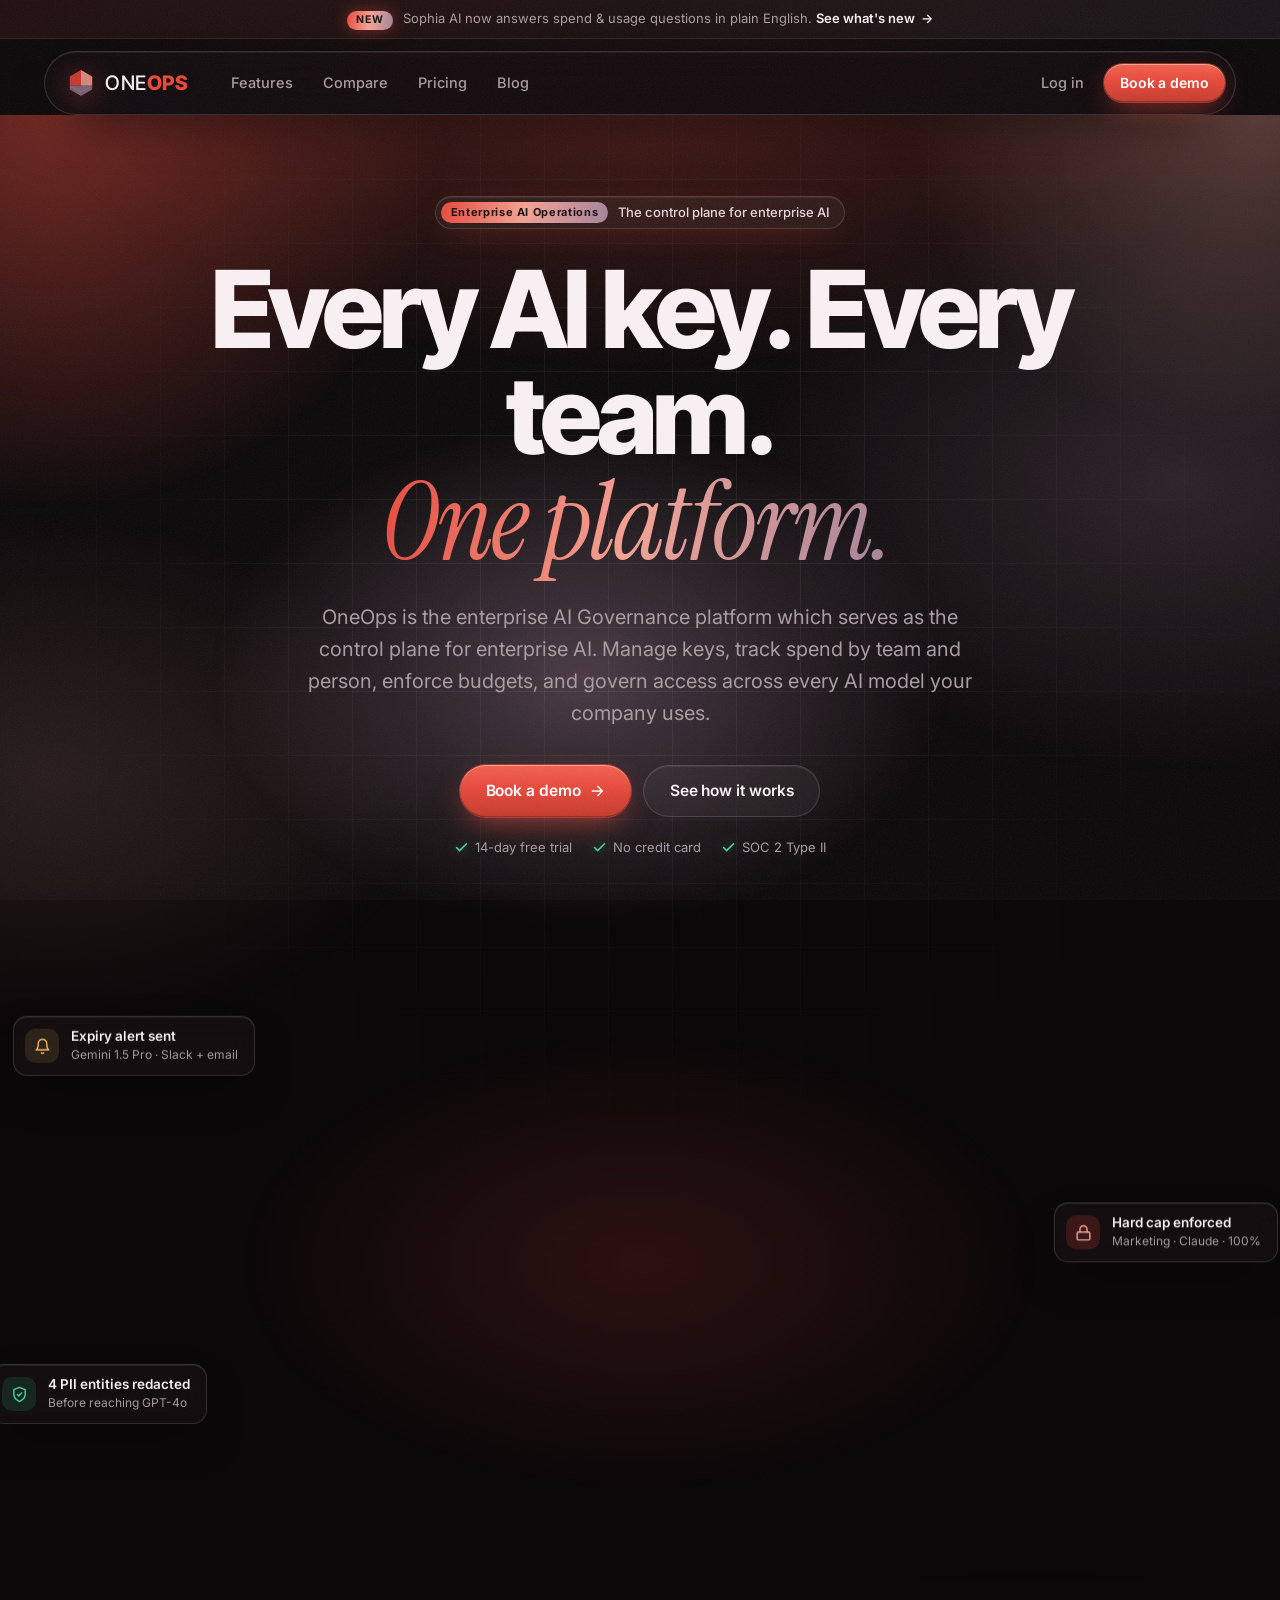
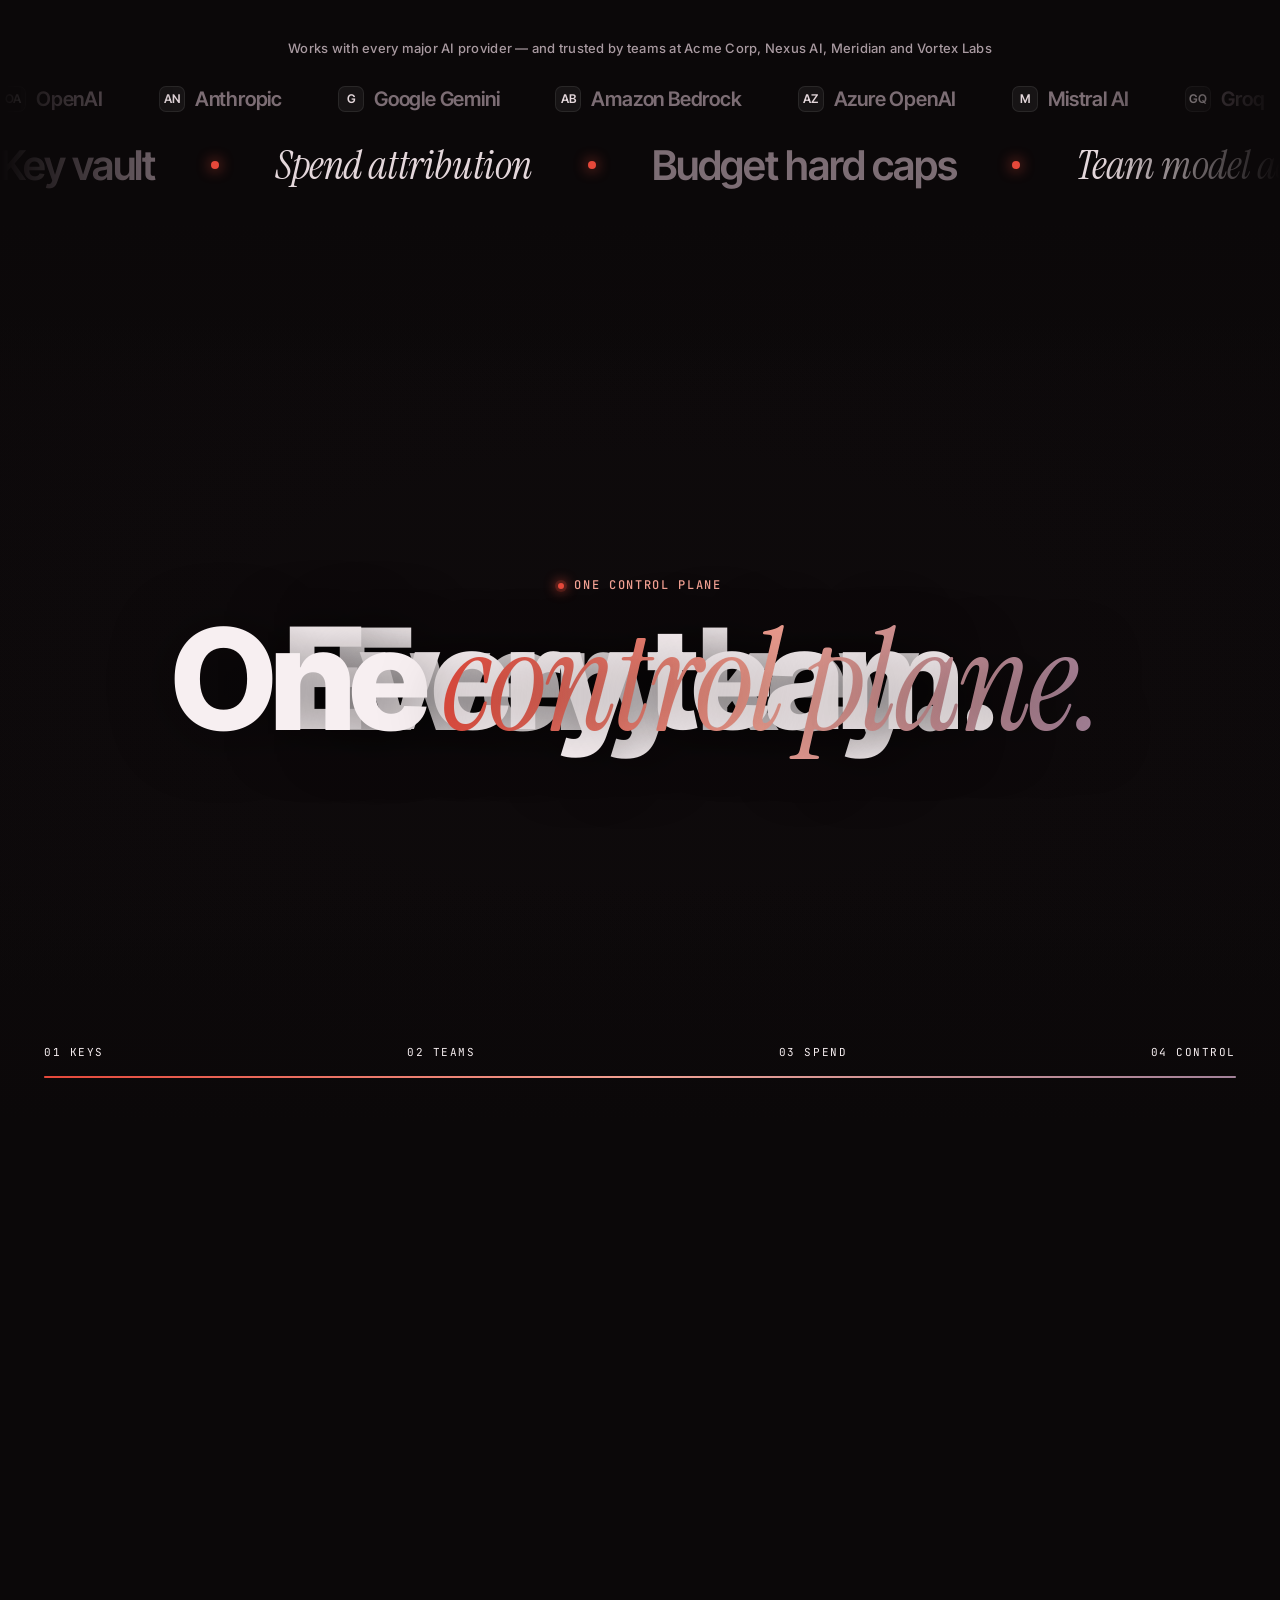
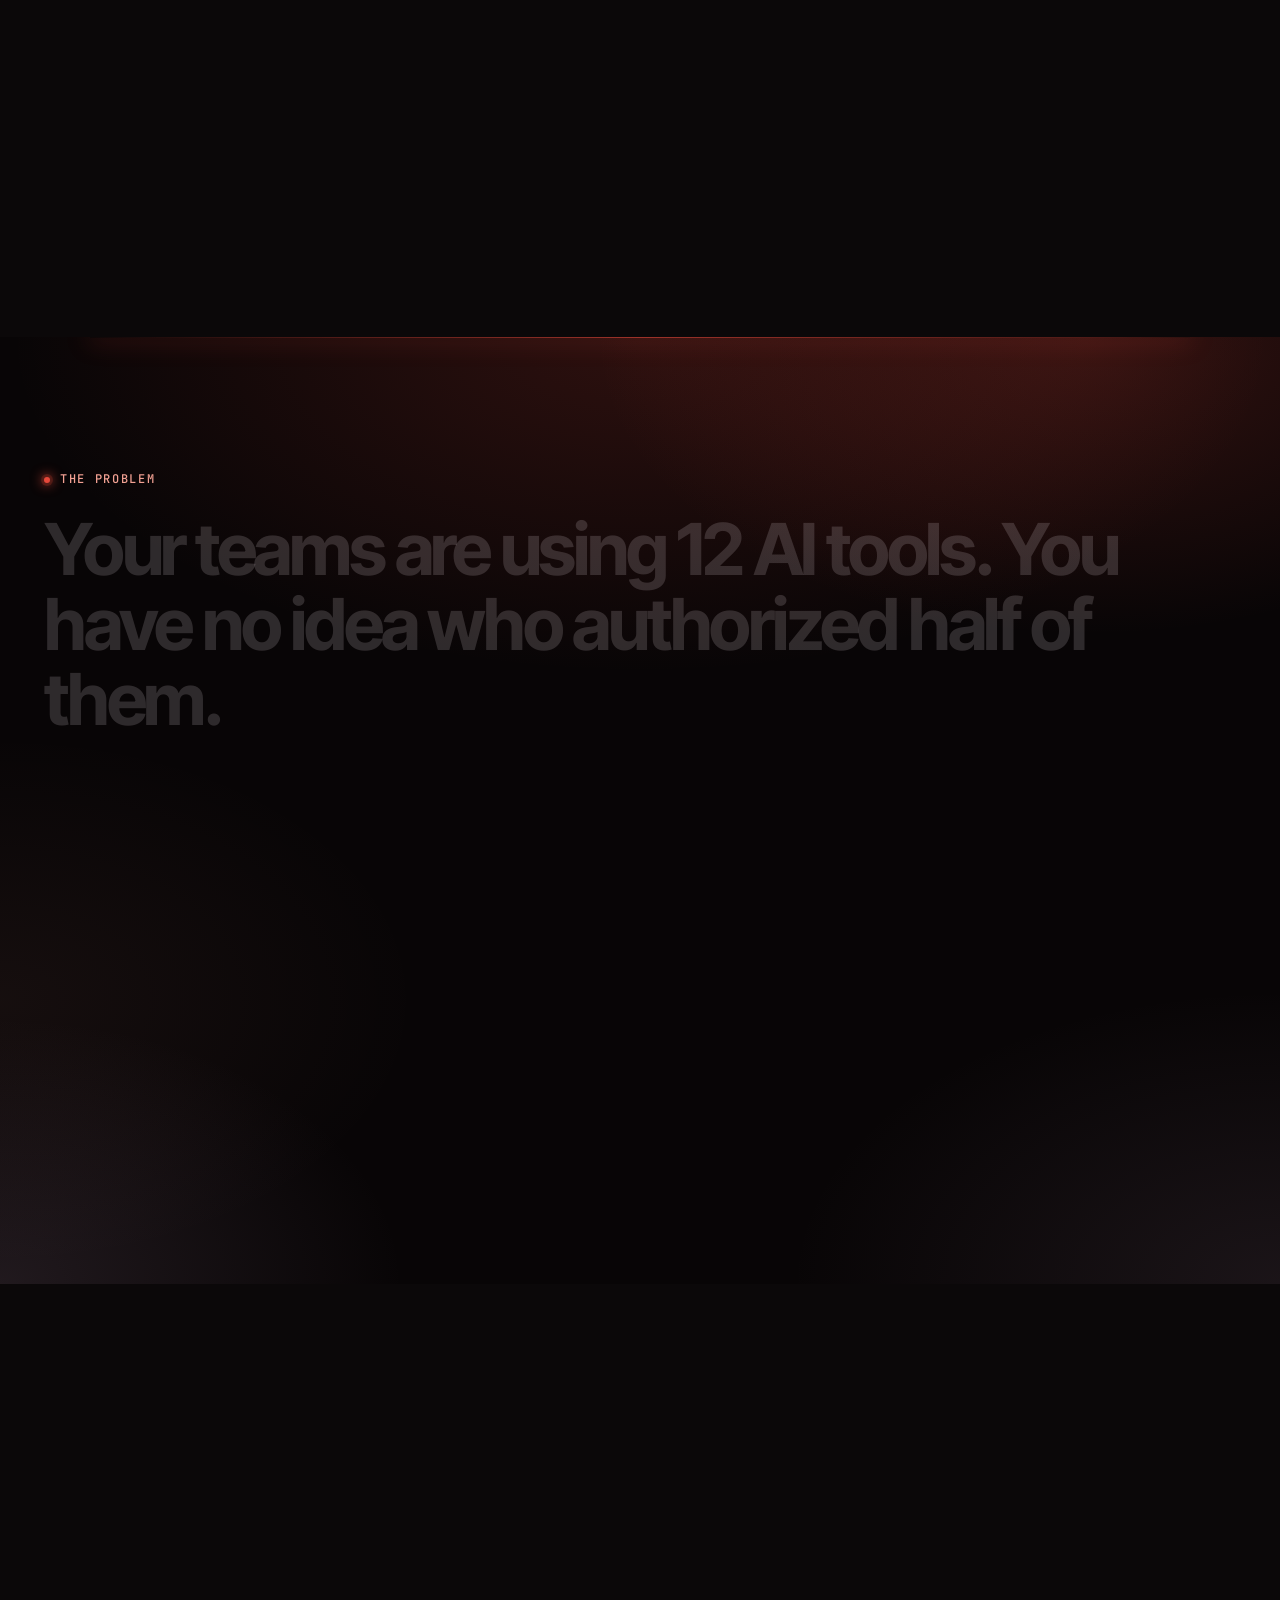
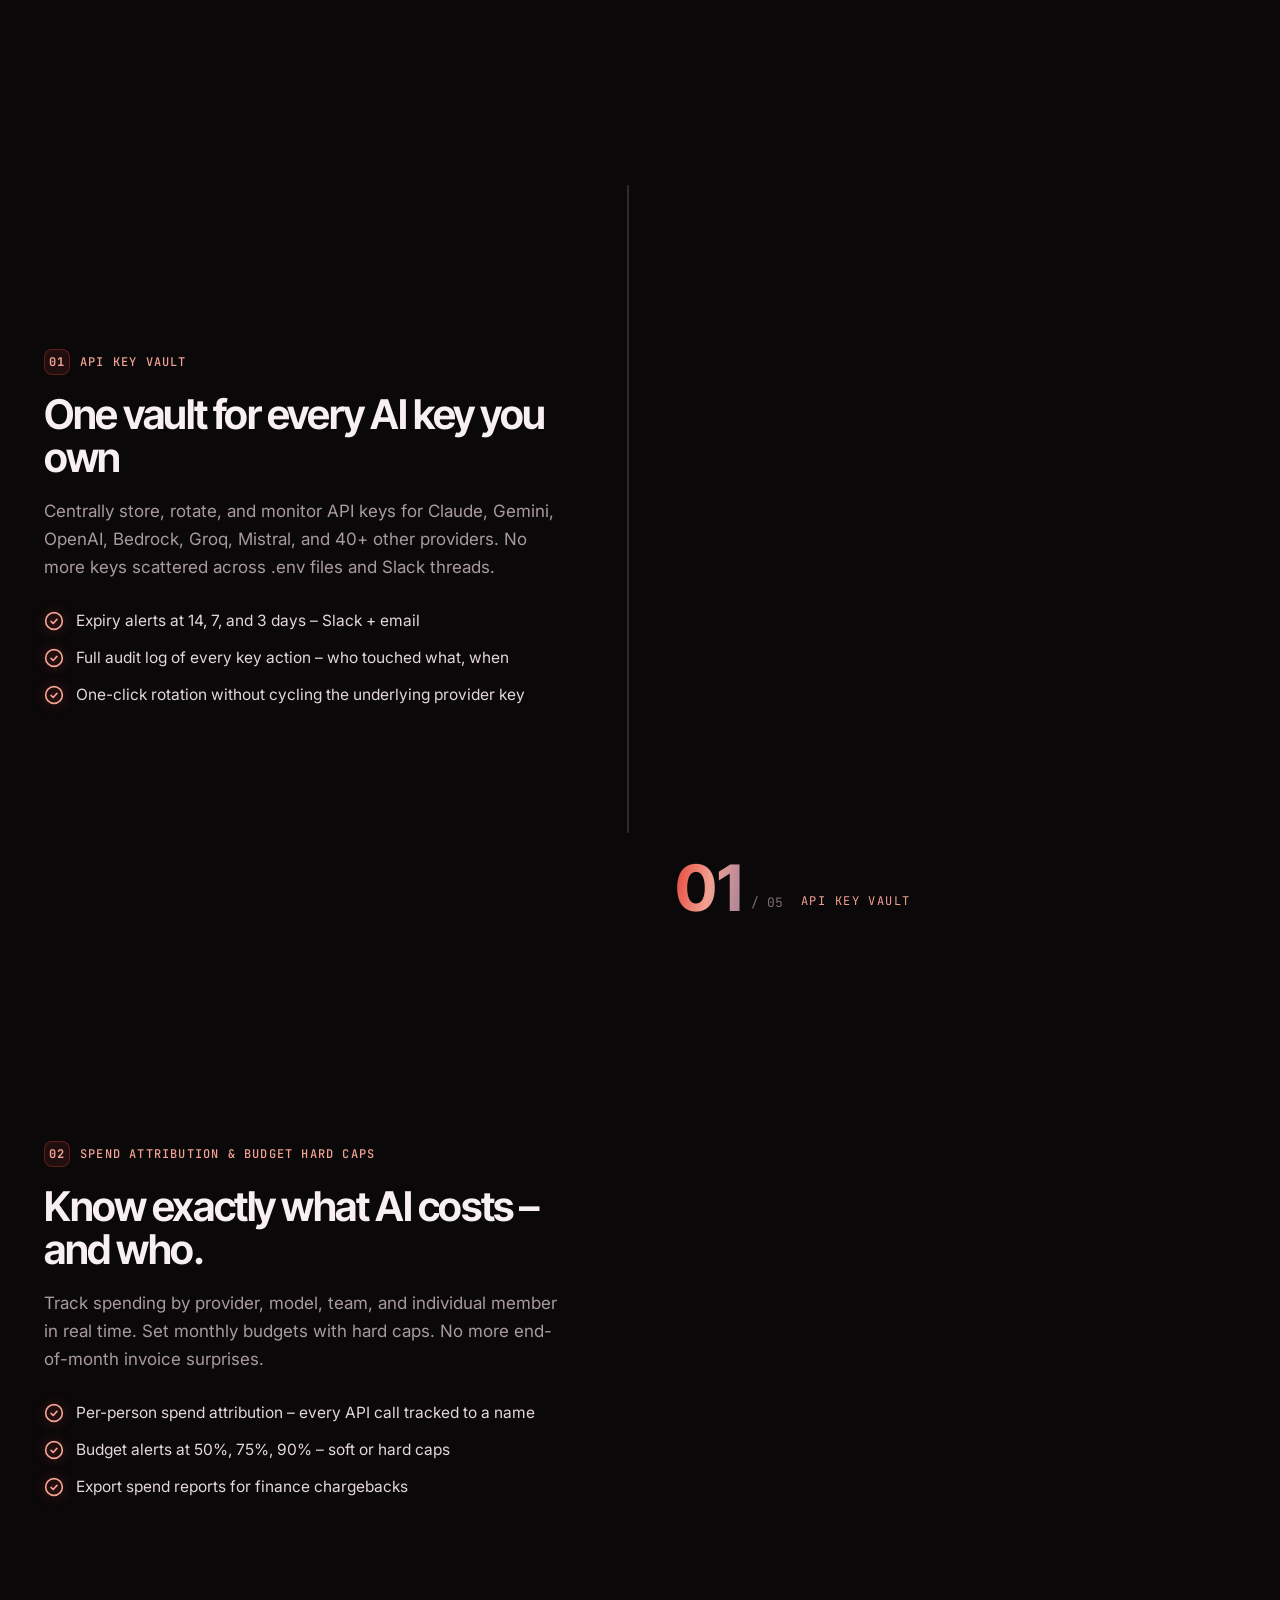
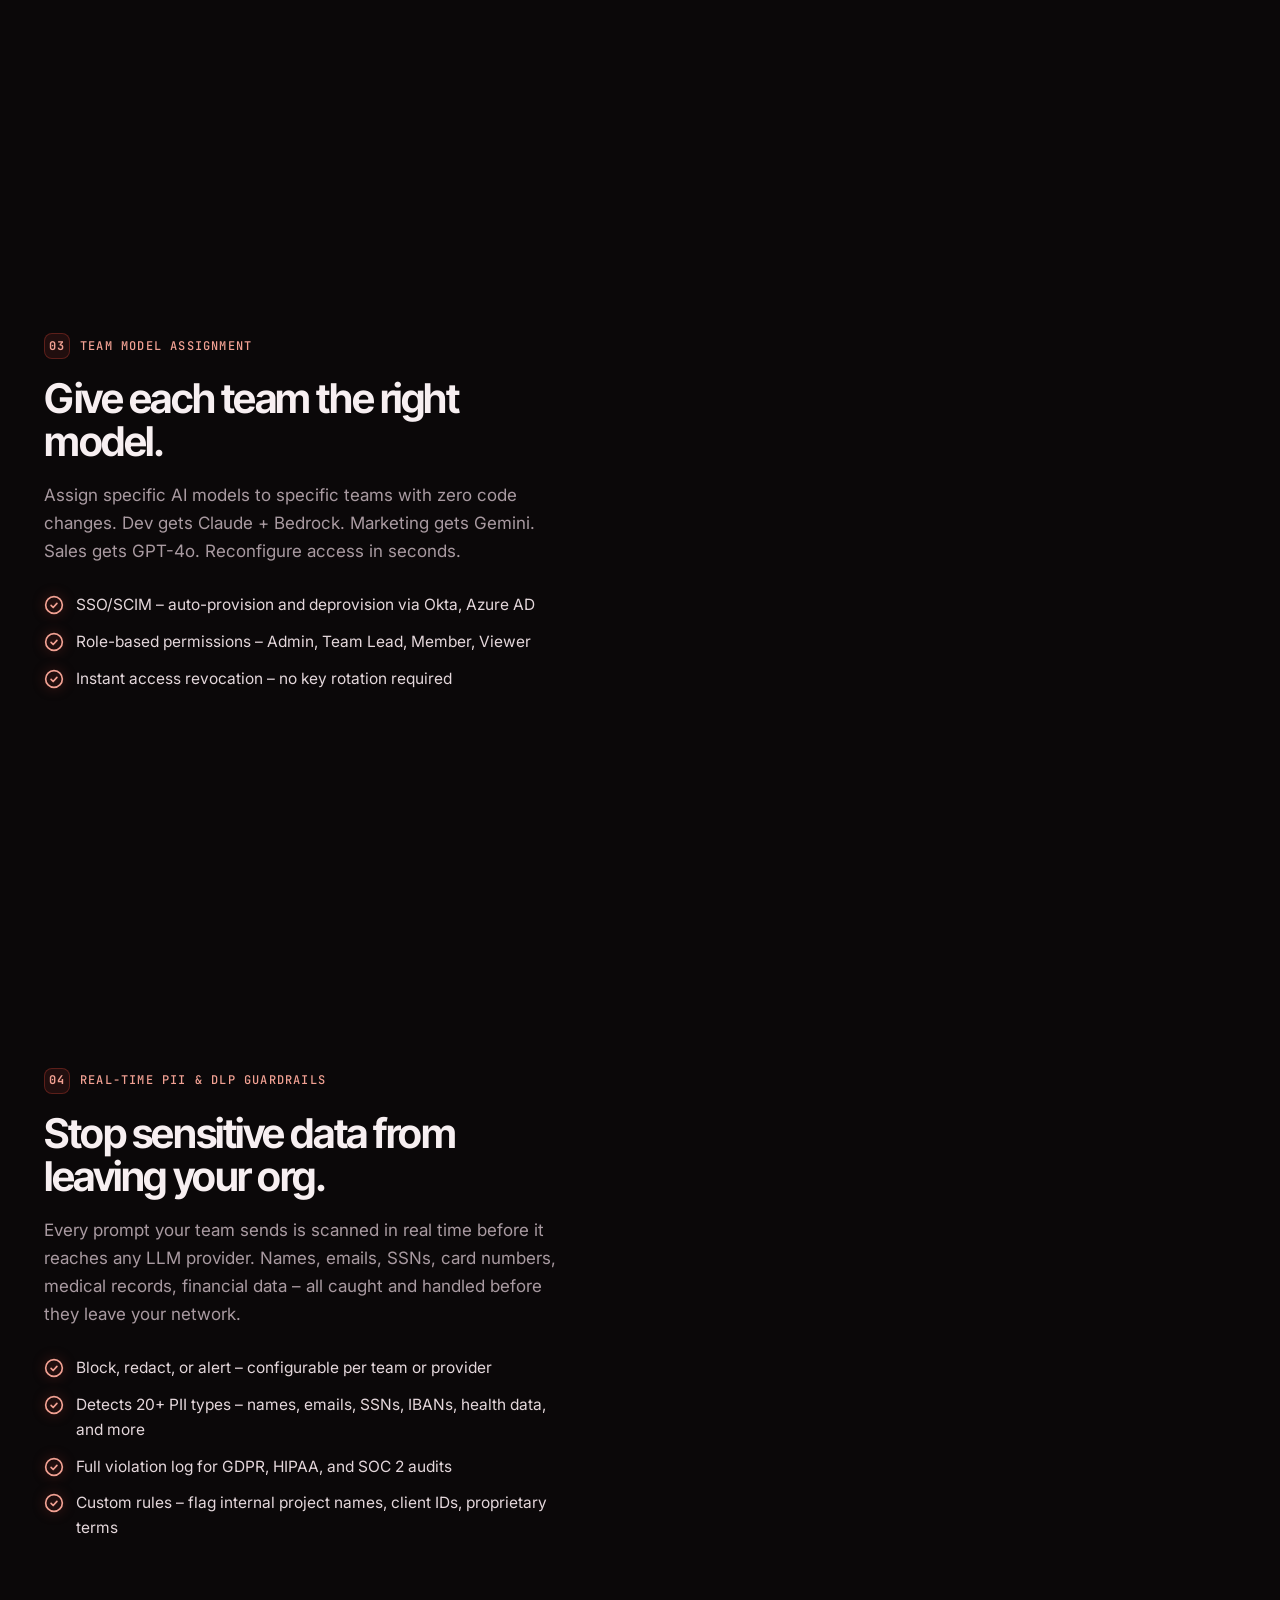
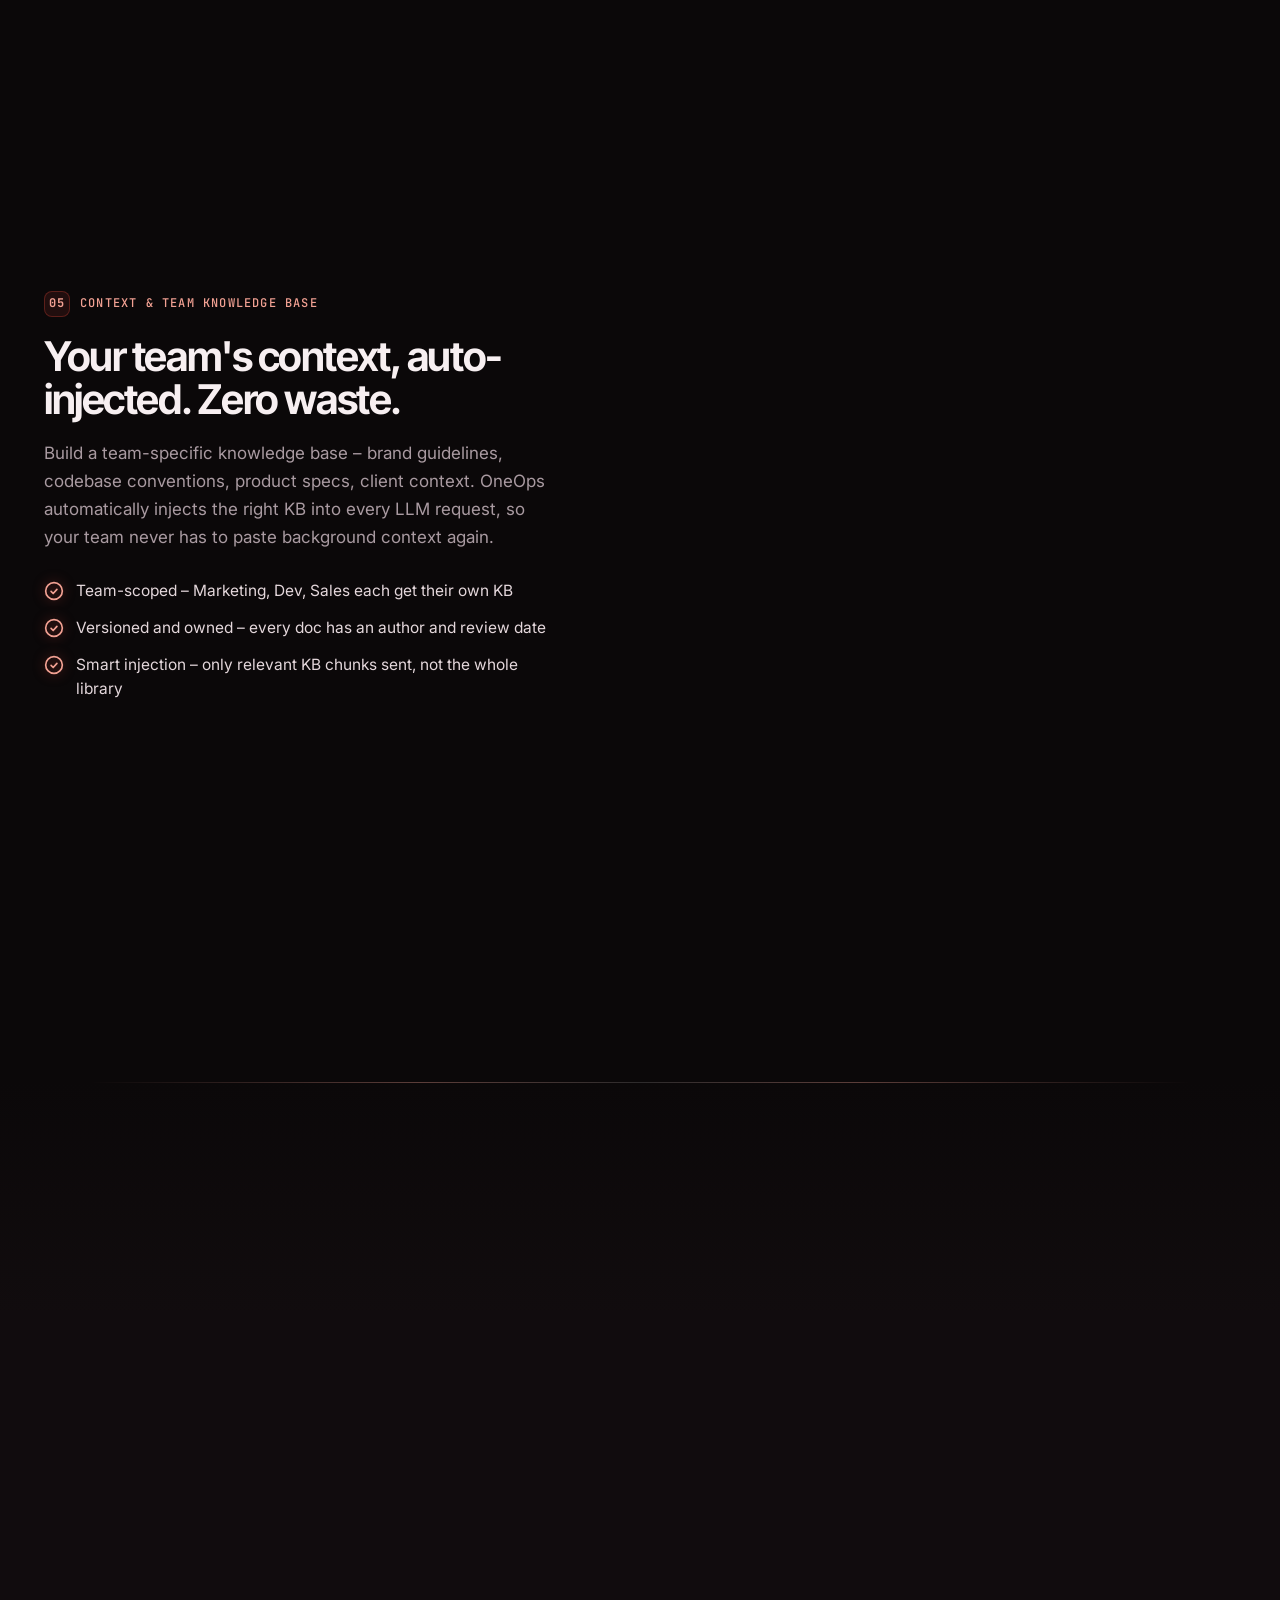
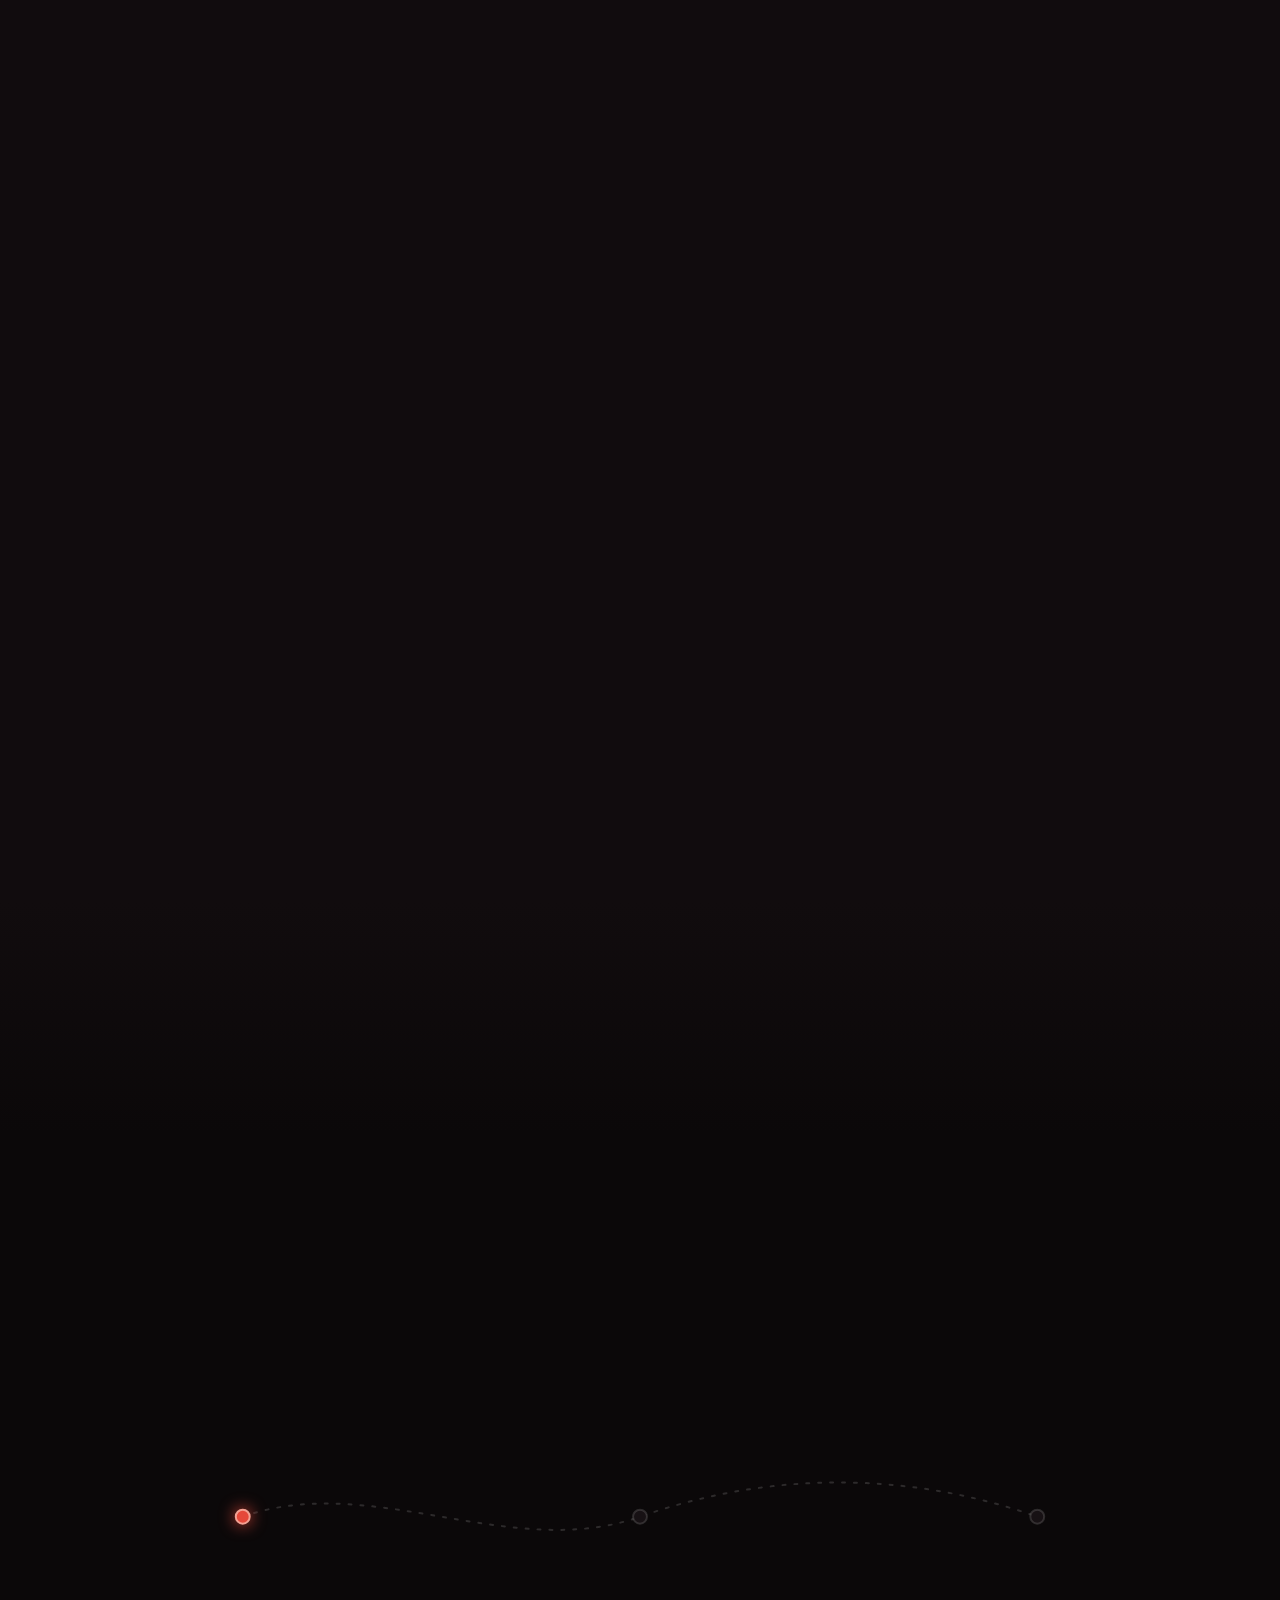
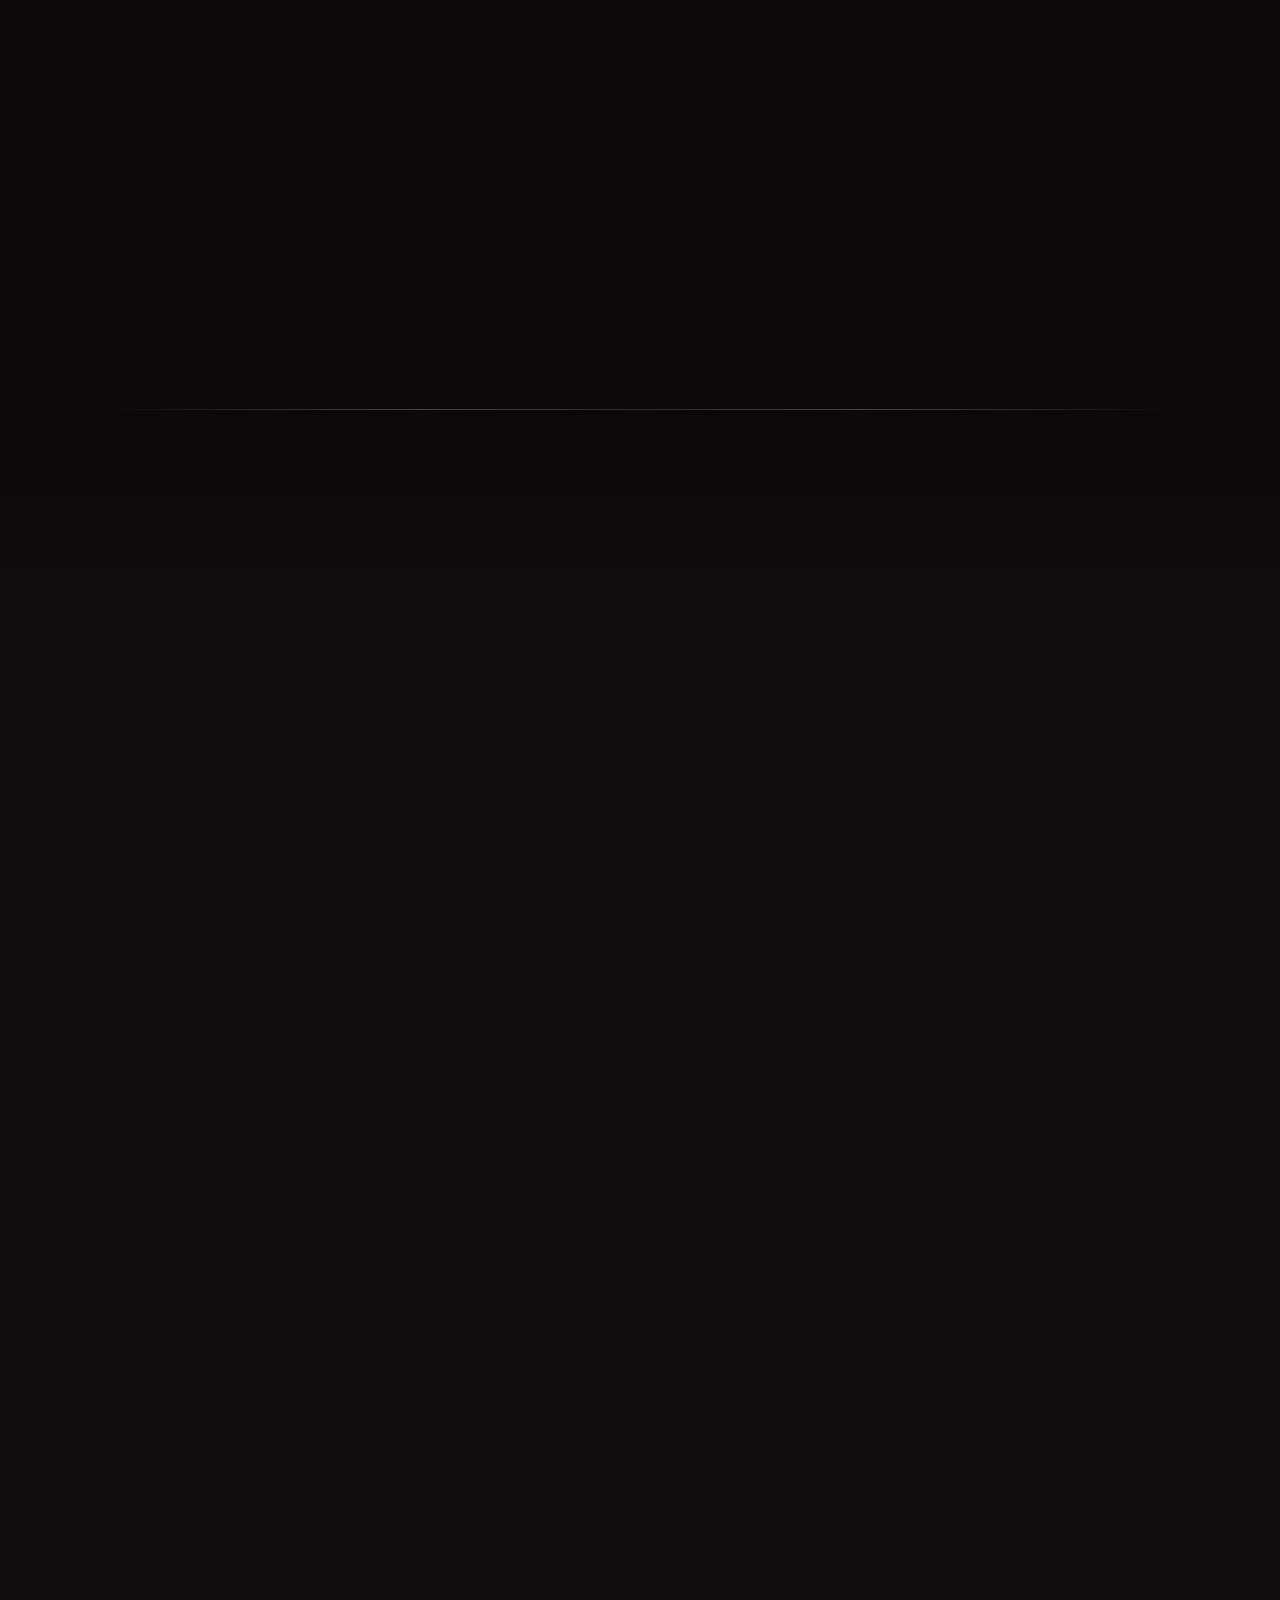
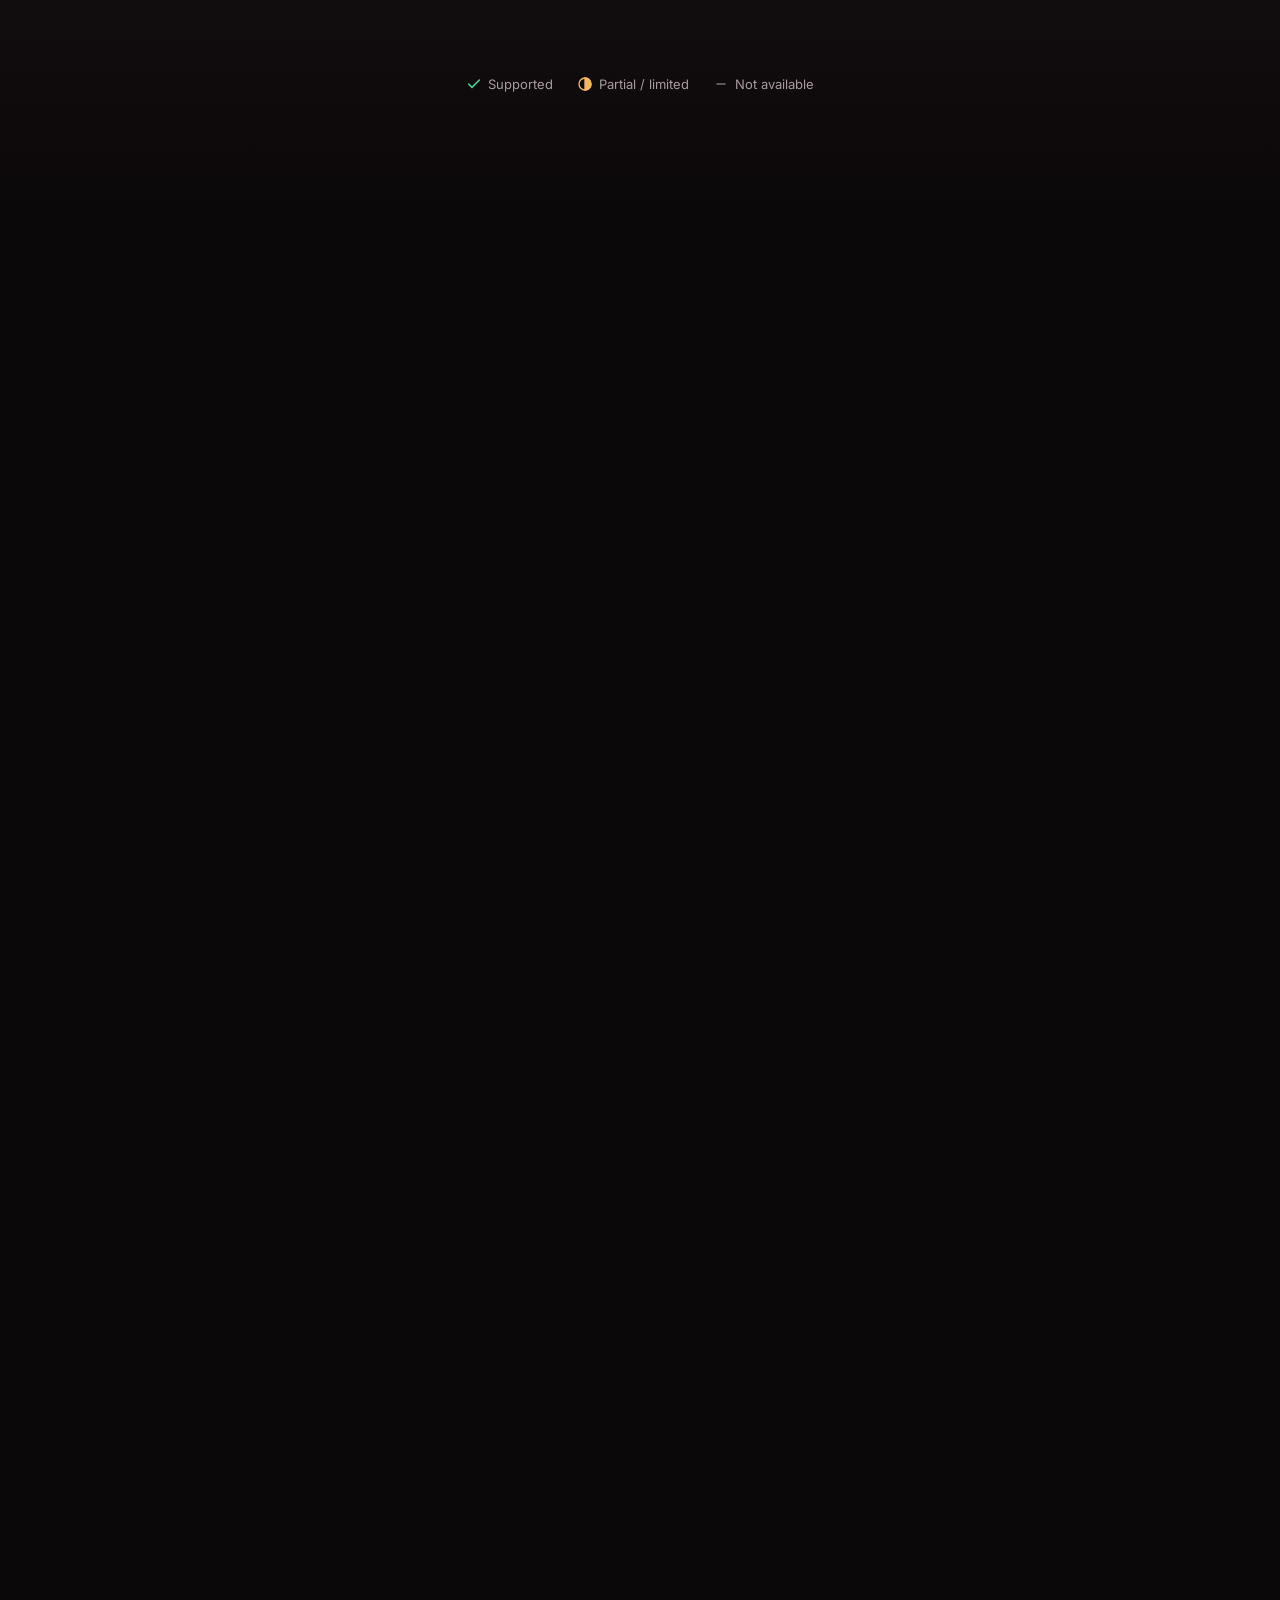
==== index.html @ b93649b6 "Update OneOps website design (Design 3 enhancements)" ====
<!DOCTYPE html>
<html lang="en">
<head>
<meta charset="utf-8">
<meta name="viewport" content="width=device-width, initial-scale=1">
<title>OneOps | Enterprise AI Governance Platform</title>
<meta name="description" content="OneOps is an AI governance platform designed to help organizations manage LLMs and AI tools responsibly, ensuring visibility, governance, and operational efficiency.">
<meta name="theme-color" content="#0B0809">
<link rel="canonical" href="https://oneops.pro/">
<meta property="og:type" content="website">
<meta property="og:site_name" content="OneOps">
<meta property="og:url" content="https://oneops.pro/">
<meta property="og:title" content="OneOps | Enterprise AI Governance Platform">
<meta property="og:description" content="Every AI key. Every team. One platform. Manage keys, track spend by team and person, enforce budgets, and govern access across every AI model your company uses.">
<meta property="og:image" content="img/oneops-logo.png">
<meta name="twitter:card" content="summary_large_image">
<meta name="twitter:title" content="OneOps | Enterprise AI Governance Platform">
<meta name="twitter:description" content="OneOps is an AI governance platform designed to help organizations manage LLMs and AI tools responsibly, ensuring visibility, governance, and operational efficiency.">
<link rel="icon" type="image/png" href="img/favicon.png">
<link rel="preconnect" href="https://fonts.googleapis.com">
<link rel="preconnect" href="https://fonts.gstatic.com" crossorigin>
<link href="https://fonts.googleapis.com/css2?family=Inter:wght@400;500;600;700&family=Inter+Tight:wght@500;600;700;800&family=Instrument+Serif:ital@0;1&family=JetBrains+Mono:wght@400;500;600&display=swap" rel="stylesheet">
<link rel="preload" href="assets/fonts/Thunder-BoldLC.woff2" as="font" type="font/woff2" crossorigin>
<link rel="stylesheet" href="css/style.css">
<link rel="stylesheet" href="css/home.css">
<script>document.documentElement.classList.add('js');</script>
<script src="js/main.js" defer></script>
<script src="js/fx.js" defer></script>
</head>
<body class="home">

<div class="announce">
  <span class="tag">NEW</span><span class="hide-sm">Sophia AI now answers spend &amp; usage questions in plain English. </span><a href="index.html#beyond">See what's new <span aria-hidden="true">→</span></a>
</div>
<header class="nav" id="nav">
  <div class="container nav-inner">
    <a class="logo" href="index.html" aria-label="OneOps home">
      <svg viewBox="0 0 100 100" aria-hidden="true"><path d="M50 4 L90 27 L90 60 L50 60 Z" fill="#D5857A"/><path d="M50 4 L10 27 L10 60 L50 60 Z" fill="#C33A2E"/><path d="M10 60 L50 60 L90 60 L90 73 L50 96 L10 73 Z" fill="#7A5C6E"/><path d="M10 60 L50 82 L90 60" fill="none" stroke="#fff" stroke-opacity=".18" stroke-width="1.5"/></svg>
      <span>ONE</span><b>OPS</b>
    </a>
    <nav class="nav-links" aria-label="Primary">
      <a href="features.html">Features</a>
      <a href="index.html#compare">Compare</a>
      <a href="index.html#pricing">Pricing</a>
      <a href="blog.html">Blog</a>
    </nav>
    <div class="nav-cta">
      <a class="login" href="https://app.oneops.pro">Log in</a>
      <button class="btn btn-primary btn-sm" data-open-demo>Book a demo</button>
    </div>
    <button class="nav-toggle" aria-label="Open menu" aria-expanded="false"><span></span></button>
  </div>
</header>

<main id="main">

<!-- ================= HERO ================= -->
<section class="hero" aria-labelledby="hero-title" data-pause-offscreen>
  <div class="hero-bg" aria-hidden="true"></div>
  <div class="hero-aurora" aria-hidden="true"><i class="b1"></i><i class="b2"></i><i class="b3"></i><i class="b4"></i></div>
  <div class="hero-grid" aria-hidden="true"></div>
  <div class="container">
    <div class="hero-copy">
      <span class="pill"><span class="dot">Enterprise AI Operations</span>The control plane for enterprise AI</span>
      <h1 id="hero-title" data-split>Every AI key. Every team.<br> <span class="grad-text serif">One platform.</span></h1>
      <p class="lede">OneOps is the enterprise AI Governance platform which serves as the control plane for enterprise AI. Manage keys, track spend by team and person, enforce budgets, and govern access across every AI model your company uses.</p>
      <div class="hero-ctas">
        <button class="btn btn-primary" data-open-demo data-magnetic>Book a demo <svg viewBox="0 0 24 24" fill="none" stroke="currentColor" stroke-width="2" stroke-linecap="round" stroke-linejoin="round" aria-hidden="true"><path d="M5 12h14M13 5l7 7-7 7"/></svg></button>
        <a class="btn btn-ghost" href="#features" data-magnetic>See how it works</a>
      </div>
      <div class="hero-note">
        <span><svg viewBox="0 0 24 24" fill="none" stroke="currentColor" stroke-width="2.4" stroke-linecap="round" stroke-linejoin="round" aria-hidden="true"><path d="M20 6L9 17l-5-5"/></svg>14-day free trial</span>
        <span><svg viewBox="0 0 24 24" fill="none" stroke="currentColor" stroke-width="2.4" stroke-linecap="round" stroke-linejoin="round" aria-hidden="true"><path d="M20 6L9 17l-5-5"/></svg>No credit card</span>
        <span><svg viewBox="0 0 24 24" fill="none" stroke="currentColor" stroke-width="2.4" stroke-linecap="round" stroke-linejoin="round" aria-hidden="true"><path d="M20 6L9 17l-5-5"/></svg>SOC 2 Type II</span>
      </div>
    </div>

    <!-- Dashboard mockup: 3D stage that flattens on scroll (fx.js [data-hero-stage]) -->
    <div class="hero-stage" data-hero-stage>
      <div class="hero-stage-glow" aria-hidden="true"></div>
      <div class="hero-chips" aria-hidden="true">
        <div class="hero-chip c1" data-parallax="-0.12" data-parallax-min="900"><span class="hc-in"><span class="fi warn"><svg viewBox="0 0 24 24" fill="none" stroke="currentColor" stroke-width="2" stroke-linecap="round" stroke-linejoin="round"><path d="M18 8A6 6 0 0 0 6 8c0 7-3 9-3 9h18s-3-2-3-9"/><path d="M13.73 21a2 2 0 0 1-3.46 0"/></svg></span><span><b>Expiry alert sent</b><small>Gemini 1.5 Pro · Slack + email</small></span></span></div>
        <div class="hero-chip c2" data-parallax="-0.2" data-parallax-min="900"><span class="hc-in"><span class="fi red"><svg viewBox="0 0 24 24" fill="none" stroke="currentColor" stroke-width="2" stroke-linecap="round" stroke-linejoin="round"><rect x="3" y="11" width="18" height="11" rx="2"/><path d="M7 11V7a5 5 0 0 1 10 0v4"/></svg></span><span><b>Hard cap enforced</b><small>Marketing · Claude · 100%</small></span></span></div>
        <div class="hero-chip c3" data-parallax="-0.08" data-parallax-min="900"><span class="hc-in"><span class="fi ok"><svg viewBox="0 0 24 24" fill="none" stroke="currentColor" stroke-width="2" stroke-linecap="round" stroke-linejoin="round"><path d="M12 22s8-4 8-10V5l-8-3-8 3v7c0 6 8 10 8 10z"/><path d="M9 12l2 2 4-4"/></svg></span><span><b>4 PII entities redacted</b><small>Before reaching GPT-4o</small></span></span></div>
        <div class="hero-chip c4" data-parallax="-0.16" data-parallax-min="900"><span class="hc-in"><span class="fi"><svg viewBox="0 0 24 24" fill="none" stroke="currentColor" stroke-width="2" stroke-linecap="round" stroke-linejoin="round"><path d="M16 21v-2a4 4 0 0 0-4-4H6a4 4 0 0 0-4 4v2"/><circle cx="9" cy="7" r="4"/><path d="M17 8l5 5M22 8l-5 5"/></svg></span><span><b>Access revoked in 30s</b><small>No key rotation required</small></span></span></div>
      </div>
      <div class="hero-tilt">
    <div class="app-frame reveal scale" role="region" aria-label="OneOps dashboard preview">
      <div class="app-top">
        <div class="dots" aria-hidden="true"><i></i><i></i><i></i></div>
        <div class="app-url">app.oneops.pro/dashboard</div>
      </div>
      <div class="app-body">
        <div class="app-side">
          <div class="brand"><svg viewBox="0 0 100 100" aria-hidden="true"><path d="M50 4 L90 27 L90 60 L50 60 Z" fill="#D5857A"/><path d="M50 4 L10 27 L10 60 L50 60 Z" fill="#C33A2E"/><path d="M10 60 L50 60 L90 60 L90 73 L50 96 L10 73 Z" fill="#7A5C6E"/><path d="M10 60 L50 82 L90 60" fill="none" stroke="#fff" stroke-opacity=".18" stroke-width="1.5"/></svg><span>ONE</span><b>OPS</b></div>
          <button class="app-tab active" data-view="dashboard"><svg viewBox="0 0 24 24" fill="none" stroke="currentColor" stroke-width="2" stroke-linecap="round" stroke-linejoin="round" aria-hidden="true"><rect x="3" y="3" width="7" height="9" rx="1"/><rect x="14" y="3" width="7" height="5" rx="1"/><rect x="14" y="12" width="7" height="9" rx="1"/><rect x="3" y="16" width="7" height="5" rx="1"/></svg>Dashboard</button>
          <button class="app-tab" data-view="keys"><svg viewBox="0 0 24 24" fill="none" stroke="currentColor" stroke-width="2" stroke-linecap="round" stroke-linejoin="round" aria-hidden="true"><circle cx="7.5" cy="15.5" r="5.5"/><path d="M21 2l-9.6 9.6M15.5 7.5l3 3L22 7l-3-3"/></svg>API Keys</button>
          <button class="app-tab" data-view="teams"><svg viewBox="0 0 24 24" fill="none" stroke="currentColor" stroke-width="2" stroke-linecap="round" stroke-linejoin="round" aria-hidden="true"><path d="M16 21v-2a4 4 0 0 0-4-4H6a4 4 0 0 0-4 4v2"/><circle cx="9" cy="7" r="4"/><path d="M22 21v-2a4 4 0 0 0-3-3.87M16 3.13a4 4 0 0 1 0 7.75"/></svg>Teams</button>
          <button class="app-tab" data-view="spend"><svg viewBox="0 0 24 24" fill="none" stroke="currentColor" stroke-width="2" stroke-linecap="round" stroke-linejoin="round" aria-hidden="true"><path d="M3 3v18h18"/><path d="M18 17V9M13 17V5M8 17v-3"/></svg>Spend</button>
          <div class="side-foot"><b>Budget cycle</b>9 days left</div>
        </div>
        <div class="app-main">

          <!-- Dashboard view -->
          <div class="app-view active" data-view="dashboard">
            <div class="view-head">
              <div><h4>Overview</h4><div class="sub">May 2026 · All teams</div></div>
              <span class="chip ok">Live</span>
            </div>
            <div class="stat-row">
              <div class="stat">
                <div class="k">Budget burn</div>
                <div class="v">82%</div>
                <div class="meter"><i data-w="82"></i></div>
                <div class="d">9 days left in cycle</div>
              </div>
              <div class="stat">
                <div class="k">Total spend</div>
                <div class="v"><span data-count="8240" data-prefix="$">$8,240</span></div>
                <div class="d up">+12% vs Apr</div>
              </div>
              <div class="stat">
                <div class="k">Active keys</div>
                <div class="v"><span data-count="14">14</span></div>
                <div class="d">2 expiring</div>
              </div>
              <div class="stat">
                <div class="k">Members</div>
                <div class="v"><span data-count="23">23</span></div>
                <div class="d">across 4 teams</div>
              </div>
            </div>
            <div class="panels">
              <div class="panel">
                <h5>Team spend <span>This month</span></h5>
                <div class="bars">
                  <div class="bar"><b>$3.2k</b><i data-h="100"></i><span>Dev</span></div>
                  <div class="bar"><b>$2.2k</b><i data-h="69"></i><span>Mktg</span></div>
                  <div class="bar"><b>$1.6k</b><i data-h="50"></i><span>Sales</span></div>
                  <div class="bar"><b>$760</b><i data-h="24"></i><span>Ops</span></div>
                </div>
              </div>
              <div class="panel">
                <h5>API keys <span>3 of 14</span></h5>
                <ul class="keylist">
                  <li><span class="prov p-anth" aria-hidden="true">AN</span><div class="meta"><b>Claude Sonnet 4</b><code>sk-ant-...4f2a</code></div><span class="chip ok">Active</span></li>
                  <li><span class="prov p-goog" aria-hidden="true">G</span><div class="meta"><b>Gemini 1.5 Pro</b><code>AIza...8xKj · Renew in 6 days</code></div><span class="chip warn">Expiring</span></li>
                  <li><span class="prov p-oai" aria-hidden="true">OA</span><div class="meta"><b>GPT-4o</b><code>sk-...9aBc</code></div><span class="chip warn">Expiring</span></li>
                </ul>
              </div>
            </div>
          </div>

          <!-- Keys view -->
          <div class="app-view" data-view="keys">
            <div class="view-head">
              <div><h4>API Keys</h4><div class="sub">14 active · 2 expiring</div></div>
              <span class="chip">Vault · AES-256</span>
            </div>
            <div class="table-wrap">
              <table class="table">
                <thead><tr><th scope="col">Key</th><th scope="col">Team</th><th scope="col">Spend/mo</th><th scope="col">Status</th></tr></thead>
                <tbody>
                  <tr><td><div class="name"><span class="p-anth" aria-hidden="true" style="width:26px;height:26px;border-radius:7px;display:grid;place-items:center;font-size:10px;font-weight:700;color:#fff;flex:none">AN</span><div>Claude Sonnet 4<br><code>sk-ant-...4f2a</code></div></div></td><td>Development</td><td>$1,840</td><td><span class="chip ok">Active</span></td></tr>
                  <tr><td><div class="name"><span class="p-goog" aria-hidden="true" style="width:26px;height:26px;border-radius:7px;display:grid;place-items:center;font-size:10px;font-weight:700;color:#fff;flex:none">G</span><div>Gemini 1.5 Pro<br><code>AIza...8xKj</code></div></div></td><td>Marketing</td><td>$1,490</td><td><span class="chip warn">Expiring</span></td></tr>
                  <tr><td><div class="name"><span class="p-aws" aria-hidden="true" style="width:26px;height:26px;border-radius:7px;display:grid;place-items:center;font-size:10px;font-weight:700;color:#fff;flex:none">AW</span><div>Bedrock Titan<br><code>AKIA...7P3M</code></div></div></td><td>Development</td><td>$1,340</td><td><span class="chip ok">Active</span></td></tr>
                  <tr><td><div class="name"><span class="p-oai" aria-hidden="true" style="width:26px;height:26px;border-radius:7px;display:grid;place-items:center;font-size:10px;font-weight:700;color:#fff;flex:none">OA</span><div>GPT-4o<br><code>sk-...9aBc</code></div></div></td><td>Sales</td><td>$1,120</td><td><span class="chip warn">Expiring</span></td></tr>
                  <tr><td><div class="name"><span class="p-mis" aria-hidden="true" style="width:26px;height:26px;border-radius:7px;display:grid;place-items:center;font-size:10px;font-weight:700;color:#fff;flex:none">M</span><div>Mistral Large<br><code>mst-...2dQe</code></div></div></td><td>Operations</td><td>$410</td><td><span class="chip ok">Active</span></td></tr>
                </tbody>
              </table>
            </div>
          </div>

          <!-- Teams view -->
          <div class="app-view" data-view="teams">
            <div class="view-head">
              <div><h4>Teams &amp; model access</h4><div class="sub">4 teams · 23 members</div></div>
              <span class="chip ok">SCIM synced</span>
            </div>
            <div class="team-grid">
              <div class="team-card">
                <div class="t"><div class="badge" style="background:var(--red)" aria-hidden="true">DEV</div><div><b>Development</b><span>8 members</span></div></div>
                <div class="models"><span>Claude Sonnet 4 <i class="toggle" aria-label="Enabled"></i></span><span>Bedrock Titan <i class="toggle" aria-label="Enabled"></i></span><span>Claude Haiku <i class="toggle" aria-label="Enabled"></i></span></div>
              </div>
              <div class="team-card">
                <div class="t"><div class="badge" style="background:var(--salmon)" aria-hidden="true">MAR</div><div><b>Marketing</b><span>6 members</span></div></div>
                <div class="models"><span>Gemini 1.5 Pro <i class="toggle" aria-label="Enabled"></i></span><span>Gemini Flash <i class="toggle" aria-label="Enabled"></i></span></div>
              </div>
              <div class="team-card">
                <div class="t"><div class="badge" style="background:var(--mauve)" aria-hidden="true">SAL</div><div><b>Sales</b><span>5 members</span></div></div>
                <div class="models"><span>GPT-4o <i class="toggle" aria-label="Enabled"></i></span><span>GPT-3.5 Turbo <i class="toggle" aria-label="Enabled"></i></span></div>
              </div>
            </div>
          </div>

          <!-- Spend view -->
          <div class="app-view" data-view="spend">
            <div class="view-head">
              <div><h4>Spend by provider</h4><div class="sub">May 2026 · All teams</div></div>
              <span class="chip red">82% of budget</span>
            </div>
            <ul class="hbars">
              <li><span>OpenAI</span><span class="track"><i data-w="100"></i></span><b>$4,120</b></li>
              <li><span>Claude</span><span class="track"><i data-w="81"></i></span><b>$3,340</b></li>
              <li><span>Gemini</span><span class="track"><i data-w="43"></i></span><b>$1,780</b></li>
              <li><span>Bedrock</span><span class="track"><i data-w="33"></i></span><b>$1,340</b></li>
              <li><span>Azure</span><span class="track"><i data-w="27"></i></span><b>$1,105</b></li>
            </ul>
            <div class="alert-box" role="note">
              <svg viewBox="0 0 24 24" fill="none" stroke="currentColor" stroke-width="2" stroke-linecap="round" stroke-linejoin="round" aria-hidden="true"><path d="M10.29 3.86L1.82 18a2 2 0 0 0 1.71 3h16.94a2 2 0 0 0 1.71-3L13.71 3.86a2 2 0 0 0-3.42 0z"/><path d="M12 9v4M12 17h.01"/></svg>
              <div><b>Marketing · Claude budget 82% used</b> — projected to exceed in 6 days</div>
            </div>
          </div>

        </div>
      </div>
    </div>
      </div>
    </div>
  </div>
</section>

<!-- ================= LOGOS ================= -->
<section class="logos" aria-label="Supported providers and customers">
  <div class="container">
    <p>Works with every major AI provider — and trusted by teams at Acme Corp, Nexus AI, Meridian and Vortex Labs</p>
  </div>
  <div class="marquee" data-marquee data-pause-offscreen>
    <div class="marquee-track">
      <span class="marquee-item"><i aria-hidden="true">OA</i>OpenAI</span>
      <span class="marquee-item"><i aria-hidden="true">AN</i>Anthropic</span>
      <span class="marquee-item"><i aria-hidden="true">G</i>Google Gemini</span>
      <span class="marquee-item"><i aria-hidden="true">AB</i>Amazon Bedrock</span>
      <span class="marquee-item"><i aria-hidden="true">AZ</i>Azure OpenAI</span>
      <span class="marquee-item"><i aria-hidden="true">M</i>Mistral AI</span>
      <span class="marquee-item"><i aria-hidden="true">GQ</i>Groq</span>
      <span class="marquee-item"><i aria-hidden="true">C</i>Cohere</span>
      <span class="marquee-item"><i aria-hidden="true">ML</i>Meta Llama</span>
      <span class="marquee-item"><i aria-hidden="true">DS</i>DeepSeek</span>
      <span class="marquee-item" aria-hidden="true"><i>OA</i>OpenAI</span>
      <span class="marquee-item" aria-hidden="true"><i>AN</i>Anthropic</span>
      <span class="marquee-item" aria-hidden="true"><i>G</i>Google Gemini</span>
      <span class="marquee-item" aria-hidden="true"><i>AB</i>Amazon Bedrock</span>
      <span class="marquee-item" aria-hidden="true"><i>AZ</i>Azure OpenAI</span>
      <span class="marquee-item" aria-hidden="true"><i>M</i>Mistral AI</span>
      <span class="marquee-item" aria-hidden="true"><i>GQ</i>Groq</span>
      <span class="marquee-item" aria-hidden="true"><i>C</i>Cohere</span>
      <span class="marquee-item" aria-hidden="true"><i>ML</i>Meta Llama</span>
      <span class="marquee-item" aria-hidden="true"><i>DS</i>DeepSeek</span>
    </div>
  </div>
  <div class="marquee marquee-rev" data-marquee data-pause-offscreen aria-hidden="true">
    <div class="marquee-track">
      <span class="marquee-word">Key vault</span><span class="marquee-word serif">Spend attribution</span><span class="marquee-word">Budget hard caps</span><span class="marquee-word serif">Team model access</span><span class="marquee-word">PII &amp; DLP guardrails</span><span class="marquee-word serif">Knowledge base</span><span class="marquee-word">SSO / SCIM</span><span class="marquee-word serif">Sophia AI</span>
      <span class="marquee-word">Key vault</span><span class="marquee-word serif">Spend attribution</span><span class="marquee-word">Budget hard caps</span><span class="marquee-word serif">Team model access</span><span class="marquee-word">PII &amp; DLP guardrails</span><span class="marquee-word serif">Knowledge base</span><span class="marquee-word">SSO / SCIM</span><span class="marquee-word serif">Sophia AI</span>
    </div>
  </div>
</section>

<!-- ================= CINEMATIC SEQUENCE (fx.js [data-seq]) ================= -->
<section class="seq" id="vision" data-seq="assets/seq/" data-seq-count="60" data-seq-zoom="1.14" aria-labelledby="seq-title">
  <div class="seq-sticky">
    <canvas class="seq-canvas" aria-hidden="true"></canvas>
    <div class="seq-shade" aria-hidden="true"></div>
    <div class="seq-copy container">
      <span class="eyebrow">One control plane</span>
      <h2 id="seq-title" class="seq-title">
        <span class="seq-line">Every key.</span>
        <span class="seq-line">Every team.</span>
        <span class="seq-line">Every dollar.</span>
        <span class="seq-line seq-final">One <span class="serif grad-text">control plane.</span></span>
      </h2>
    </div>
    <div class="seq-hud container" aria-hidden="true">
      <div class="seq-ticks"><span>01 Keys</span><span>02 Teams</span><span>03 Spend</span><span>04 Control</span></div>
      <div class="seq-progress"><i></i></div>
    </div>
  </div>
</section>

<!-- ================= STATS ================= -->
<section class="stats-band" aria-label="OneOps at a glance">
  <div class="container">
    <div class="stats-grid reveal blur">
      <div><div class="n mega"><span data-count="40">40</span><em>+</em></div><div class="l">AI providers supported</div></div>
      <div><div class="n mega"><span data-count="20">20</span><em>+</em></div><div class="l">PII types detected</div></div>
      <div><div class="n mega"><span data-count="30">30</span><em>s</em></div><div class="l">to offboard a user</div></div>
      <div><div class="n mega"><span data-count="99.9" data-decimals="1">99.9</span><em>%</em></div><div class="l">uptime SLA</div></div>
    </div>
  </div>
</section>

<!-- ================= PROBLEM ================= -->
<section class="section dark" id="problem" aria-labelledby="problem-title" data-pause-offscreen>
  <div class="problem-aurora" aria-hidden="true"></div>
  <div class="container">
    <div class="section-head problem-head">
      <span class="eyebrow">The problem</span>
      <h2 id="problem-title" class="problem-statement" data-highlight>Your teams are using 12 AI tools. You have no idea who authorized half of them.</h2>
    </div>
    <div class="problem-grid">
      <article class="problem-card reveal" data-spotlight>
        <span class="num">01</span>
        <div class="ic"><svg viewBox="0 0 24 24" fill="none" stroke="currentColor" stroke-width="2" stroke-linecap="round" stroke-linejoin="round" aria-hidden="true"><circle cx="7.5" cy="15.5" r="5.5"/><path d="M21 2l-9.6 9.6M15.5 7.5l3 3L22 7l-3-3"/></svg></div>
        <h3>Keys scattered everywhere</h3>
        <p>API keys living in Slack threads, Notion pages, and engineers' .env files. No rotation schedule, no audit trail, no visibility into who has what.</p>
      </article>
      <article class="problem-card reveal d1" data-spotlight>
        <span class="num">02</span>
        <div class="ic"><svg viewBox="0 0 24 24" fill="none" stroke="currentColor" stroke-width="2" stroke-linecap="round" stroke-linejoin="round" aria-hidden="true"><path d="M14 2H6a2 2 0 0 0-2 2v16a2 2 0 0 0 2 2h12a2 2 0 0 0 2-2V8z"/><path d="M14 2v6h6M12 18v-6M9.5 13.5c0-.8.9-1.5 2.5-1.5s2.5.7 2.5 1.5"/></svg></div>
        <h3>Spend is a complete mystery</h3>
        <p>You get a $14,000 invoice from Anthropic at month-end and spend two days piecing together which team burned it – with no person-level breakdown anywhere.</p>
      </article>
      <article class="problem-card reveal d2" data-spotlight>
        <span class="num">03</span>
        <div class="ic"><svg viewBox="0 0 24 24" fill="none" stroke="currentColor" stroke-width="2" stroke-linecap="round" stroke-linejoin="round" aria-hidden="true"><path d="M12 22s8-4 8-10V5l-8-3-8 3v7c0 6 8 10 8 10z"/><path d="M9.5 9.5l5 5M14.5 9.5l-5 5"/></svg></div>
        <h3>Zero access governance</h3>
        <p>Marketing has access to the same models as your infrastructure team – no usage policies, no budget limits, no offboarding process when someone leaves.</p>
      </article>
    </div>
    <p class="problem-quote reveal"><span class="chip red">Sound familiar?</span> <span><strong>OneOps gives you one place</strong> for every key, every team and every dollar of AI spend.</span></p>
  </div>
</section>

<!-- ================= SOLUTION / FEATURES ================= -->
<section class="section" id="features" aria-labelledby="features-title">
  <div class="container">
    <div class="section-head reveal blur">
      <span class="eyebrow">The solution</span>
      <h2 id="features-title" data-split>Everything your AI operations team needs in one dashboard.</h2>
    </div>

    <div class="story" data-story>
    <div class="story-steps">
    <!-- 01 Key vault -->
    <div class="feature" data-step="0">
      <div class="feature-copy reveal">
        <span class="tagline"><b>01</b>API KEY VAULT</span>
        <h3>One vault for every AI key you own</h3>
        <p>Centrally store, rotate, and monitor API keys for Claude, Gemini, OpenAI, Bedrock, Groq, Mistral, and 40+ other providers. No more keys scattered across .env files and Slack threads.</p>
        <ul class="checks">
          <li><svg viewBox="0 0 24 24" fill="none" stroke="currentColor" stroke-width="2" stroke-linecap="round" stroke-linejoin="round" aria-hidden="true"><circle cx="12" cy="12" r="10"/><path d="M8.5 12.5l2.5 2.5 4.5-5"/></svg>Expiry alerts at 14, 7, and 3 days – Slack + email</li>
          <li><svg viewBox="0 0 24 24" fill="none" stroke="currentColor" stroke-width="2" stroke-linecap="round" stroke-linejoin="round" aria-hidden="true"><circle cx="12" cy="12" r="10"/><path d="M8.5 12.5l2.5 2.5 4.5-5"/></svg>Full audit log of every key action – who touched what, when</li>
          <li><svg viewBox="0 0 24 24" fill="none" stroke="currentColor" stroke-width="2" stroke-linecap="round" stroke-linejoin="round" aria-hidden="true"><circle cx="12" cy="12" r="10"/><path d="M8.5 12.5l2.5 2.5 4.5-5"/></svg>One-click rotation without cycling the underlying provider key</li>
        </ul>
      </div>
      <div class="feature-visual reveal d1">
        <div class="card">
          <div class="view-head"><div><h4>Key vault</h4><div class="sub">3 keys · Development &amp; Marketing</div></div><span class="chip">AES-256</span></div>
          <div class="table-wrap">
            <table class="table">
              <thead><tr><th scope="col">Key</th><th scope="col">Team</th><th scope="col">Spend/mo</th><th scope="col">Status</th></tr></thead>
              <tbody>
                <tr><td><div class="name"><span class="p-anth" aria-hidden="true" style="width:26px;height:26px;border-radius:7px;display:grid;place-items:center;font-size:10px;font-weight:700;color:#fff;flex:none">AN</span><div>Claude Sonnet 4<br><code>sk-ant-...4f2a</code></div></div></td><td>Development</td><td>$1,840</td><td><span class="chip ok">Active</span></td></tr>
                <tr><td><div class="name"><span class="p-goog" aria-hidden="true" style="width:26px;height:26px;border-radius:7px;display:grid;place-items:center;font-size:10px;font-weight:700;color:#fff;flex:none">G</span><div>Gemini 1.5 Pro<br><code>AIza...8xKj</code></div></div></td><td>Marketing</td><td>$1,490</td><td><span class="chip warn">Expiring</span></td></tr>
                <tr><td><div class="name"><span class="p-aws" aria-hidden="true" style="width:26px;height:26px;border-radius:7px;display:grid;place-items:center;font-size:10px;font-weight:700;color:#fff;flex:none">AW</span><div>Bedrock Titan<br><code>AKIA...7P3M</code></div></div></td><td>Development</td><td>$1,340</td><td><span class="chip ok">Active</span></td></tr>
              </tbody>
            </table>
          </div>
        </div>
        <div class="floating" style="bottom:-22px;left:-18px">
          <span class="fi"><svg viewBox="0 0 24 24" fill="none" stroke="currentColor" stroke-width="2" stroke-linecap="round" stroke-linejoin="round" aria-hidden="true"><path d="M18 8A6 6 0 0 0 6 8c0 7-3 9-3 9h18s-3-2-3-9"/><path d="M13.73 21a2 2 0 0 1-3.46 0"/></svg></span>
          <div><b>Expiry alert sent</b><span>Gemini 1.5 Pro · Slack + email</span></div>
        </div>
      </div>
    </div>

    <!-- 02 Spend attribution -->
    <div class="feature reverse" data-step="1">
      <div class="feature-copy reveal">
        <span class="tagline"><b>02</b>SPEND ATTRIBUTION &amp; BUDGET HARD CAPS</span>
        <h3>Know exactly what AI costs – and who.</h3>
        <p>Track spending by provider, model, team, and individual member in real time. Set monthly budgets with hard caps. No more end-of-month invoice surprises.</p>
        <ul class="checks">
          <li><svg viewBox="0 0 24 24" fill="none" stroke="currentColor" stroke-width="2" stroke-linecap="round" stroke-linejoin="round" aria-hidden="true"><circle cx="12" cy="12" r="10"/><path d="M8.5 12.5l2.5 2.5 4.5-5"/></svg>Per-person spend attribution – every API call tracked to a name</li>
          <li><svg viewBox="0 0 24 24" fill="none" stroke="currentColor" stroke-width="2" stroke-linecap="round" stroke-linejoin="round" aria-hidden="true"><circle cx="12" cy="12" r="10"/><path d="M8.5 12.5l2.5 2.5 4.5-5"/></svg>Budget alerts at 50%, 75%, 90% – soft or hard caps</li>
          <li><svg viewBox="0 0 24 24" fill="none" stroke="currentColor" stroke-width="2" stroke-linecap="round" stroke-linejoin="round" aria-hidden="true"><circle cx="12" cy="12" r="10"/><path d="M8.5 12.5l2.5 2.5 4.5-5"/></svg>Export spend reports for finance chargebacks</li>
        </ul>
      </div>
      <div class="feature-visual reveal d1">
        <div class="card">
          <div class="view-head"><div><h4>Spend by team</h4><div class="sub">May 2026</div></div><span class="chip red">+12% vs Apr</span></div>
          <ul class="hbars">
            <li><span>Development</span><span class="track"><i data-w="100"></i></span><b>$3,180</b></li>
            <li><span>Marketing</span><span class="track"><i data-w="69"></i></span><b>$2,210</b></li>
            <li><span>Sales</span><span class="track"><i data-w="51"></i></span><b>$1,620</b></li>
            <li><span>Operations</span><span class="track"><i data-w="24"></i></span><b>$760</b></li>
          </ul>
          <div class="stat-row" style="grid-template-columns:1fr 1fr;margin-top:16px">
            <div class="stat"><div class="k">Total</div><div class="v"><span data-count="8240" data-prefix="$">$8,240</span></div><div class="d up">+12% vs Apr</div></div>
            <div class="stat"><div class="k">Forecast</div><div class="v"><span data-count="9820" data-prefix="$">$9,820</span></div><div class="meter"><i data-w="82"></i></div><div class="d">82% of budget</div></div>
          </div>
        </div>
        <div class="floating" style="top:-20px;right:-14px">
          <span class="fi"><svg viewBox="0 0 24 24" fill="none" stroke="currentColor" stroke-width="2" stroke-linecap="round" stroke-linejoin="round" aria-hidden="true"><rect x="3" y="11" width="18" height="11" rx="2"/><path d="M7 11V7a5 5 0 0 1 10 0v4"/></svg></span>
          <div><b>Hard cap enforced</b><span>Alerts at 50% · 75% · 90%</span></div>
        </div>
      </div>
    </div>

    <!-- 03 Team model assignment -->
    <div class="feature" data-step="2">
      <div class="feature-copy reveal">
        <span class="tagline"><b>03</b>TEAM MODEL ASSIGNMENT</span>
        <h3>Give each team the right model.</h3>
        <p>Assign specific AI models to specific teams with zero code changes. Dev gets Claude + Bedrock. Marketing gets Gemini. Sales gets GPT-4o. Reconfigure access in seconds.</p>
        <ul class="checks">
          <li><svg viewBox="0 0 24 24" fill="none" stroke="currentColor" stroke-width="2" stroke-linecap="round" stroke-linejoin="round" aria-hidden="true"><circle cx="12" cy="12" r="10"/><path d="M8.5 12.5l2.5 2.5 4.5-5"/></svg>SSO/SCIM – auto-provision and deprovision via Okta, Azure AD</li>
          <li><svg viewBox="0 0 24 24" fill="none" stroke="currentColor" stroke-width="2" stroke-linecap="round" stroke-linejoin="round" aria-hidden="true"><circle cx="12" cy="12" r="10"/><path d="M8.5 12.5l2.5 2.5 4.5-5"/></svg>Role-based permissions – Admin, Team Lead, Member, Viewer</li>
          <li><svg viewBox="0 0 24 24" fill="none" stroke="currentColor" stroke-width="2" stroke-linecap="round" stroke-linejoin="round" aria-hidden="true"><circle cx="12" cy="12" r="10"/><path d="M8.5 12.5l2.5 2.5 4.5-5"/></svg>Instant access revocation – no key rotation required</li>
        </ul>
      </div>
      <div class="feature-visual reveal d1">
        <div class="card">
          <div class="view-head"><div><h4>Model access</h4><div class="sub">Zero code changes</div></div><span class="chip ok">SCIM synced</span></div>
          <div class="team-grid">
            <div class="team-card">
              <div class="t"><div class="badge" style="background:var(--red)" aria-hidden="true">DEV</div><div><b>Development</b><span>8 members</span></div></div>
              <div class="models"><span>Claude Sonnet 4 <i class="toggle" aria-label="Enabled"></i></span><span>Bedrock Titan <i class="toggle" aria-label="Enabled"></i></span><span>Claude Haiku <i class="toggle" aria-label="Enabled"></i></span></div>
            </div>
            <div class="team-card">
              <div class="t"><div class="badge" style="background:var(--salmon)" aria-hidden="true">MAR</div><div><b>Marketing</b><span>6 members</span></div></div>
              <div class="models"><span>Gemini 1.5 Pro <i class="toggle" aria-label="Enabled"></i></span><span>Gemini Flash <i class="toggle" aria-label="Enabled"></i></span></div>
            </div>
            <div class="team-card">
              <div class="t"><div class="badge" style="background:var(--mauve)" aria-hidden="true">SAL</div><div><b>Sales</b><span>5 members</span></div></div>
              <div class="models"><span>GPT-4o <i class="toggle" aria-label="Enabled"></i></span><span>GPT-3.5 Turbo <i class="toggle" aria-label="Enabled"></i></span></div>
            </div>
          </div>
        </div>
        <div class="floating" style="bottom:-22px;right:-12px">
          <span class="fi"><svg viewBox="0 0 24 24" fill="none" stroke="currentColor" stroke-width="2" stroke-linecap="round" stroke-linejoin="round" aria-hidden="true"><path d="M16 21v-2a4 4 0 0 0-4-4H6a4 4 0 0 0-4 4v2"/><circle cx="9" cy="7" r="4"/><path d="M17 8l5 5M22 8l-5 5"/></svg></span>
          <div><b>Access revoked</b><span>No key rotation required</span></div>
        </div>
      </div>
    </div>

    <!-- 04 DLP -->
    <div class="feature reverse" data-step="3">
      <div class="feature-copy reveal">
        <span class="tagline"><b>04</b>REAL-TIME PII &amp; DLP GUARDRAILS</span>
        <h3>Stop sensitive data from leaving your org.</h3>
        <p>Every prompt your team sends is scanned in real time before it reaches any LLM provider. Names, emails, SSNs, card numbers, medical records, financial data – all caught and handled before they leave your network.</p>
        <ul class="checks">
          <li><svg viewBox="0 0 24 24" fill="none" stroke="currentColor" stroke-width="2" stroke-linecap="round" stroke-linejoin="round" aria-hidden="true"><circle cx="12" cy="12" r="10"/><path d="M8.5 12.5l2.5 2.5 4.5-5"/></svg>Block, redact, or alert – configurable per team or provider</li>
          <li><svg viewBox="0 0 24 24" fill="none" stroke="currentColor" stroke-width="2" stroke-linecap="round" stroke-linejoin="round" aria-hidden="true"><circle cx="12" cy="12" r="10"/><path d="M8.5 12.5l2.5 2.5 4.5-5"/></svg>Detects 20+ PII types – names, emails, SSNs, IBANs, health data, and more</li>
          <li><svg viewBox="0 0 24 24" fill="none" stroke="currentColor" stroke-width="2" stroke-linecap="round" stroke-linejoin="round" aria-hidden="true"><circle cx="12" cy="12" r="10"/><path d="M8.5 12.5l2.5 2.5 4.5-5"/></svg>Full violation log for GDPR, HIPAA, and SOC 2 audits</li>
          <li><svg viewBox="0 0 24 24" fill="none" stroke="currentColor" stroke-width="2" stroke-linecap="round" stroke-linejoin="round" aria-hidden="true"><circle cx="12" cy="12" r="10"/><path d="M8.5 12.5l2.5 2.5 4.5-5"/></svg>Custom rules – flag internal project names, client IDs, proprietary terms</li>
        </ul>
      </div>
      <div class="feature-visual reveal d1">
        <div class="card">
          <div class="dlp" id="dlp-demo">
            <div class="who"><span class="av" aria-hidden="true">PS</span>Priya · Marketing → GPT-4o</div>
            <div class="prompt">Draft a renewal email to <span class="pii raw" data-raw="John Carter" data-token="[NAME_1]">John Carter</span> at <span class="pii raw" data-raw="john.carter@acme.com" data-token="[EMAIL_1]">john.carter@acme.com</span>. Verify his SSN <span class="pii raw" data-raw="123-45-6789" data-token="[SSN_1]">123-45-6789</span> and confirm the card on file, <span class="pii raw" data-raw="4242 4242 4242 4242" data-token="[CARD_1]">4242 4242 4242 4242</span>.</div>
            <div class="flow" aria-hidden="true"><span>Prompt</span><span class="line"></span><span>OneOps DLP</span><span class="line"></span><span>LLM provider</span></div>
            <div class="view-head" style="margin-bottom:10px"><h4 style="font-size:14px">Violation log</h4><span class="chip red" aria-live="polite"><span id="dlp-status">Scanning…</span></span></div>
            <div class="log">
              <div><span>Name detected</span><code>redact · [NAME_1]</code></div>
              <div><span>Email address detected</span><code>redact · [EMAIL_1]</code></div>
              <div><span>SSN detected</span><code>redact · [SSN_1]</code></div>
              <div><span>Card number detected</span><code>redact · [CARD_1]</code></div>
            </div>
          </div>
        </div>
        <div class="floating" style="bottom:-22px;right:-16px">
          <span class="fi"><svg viewBox="0 0 24 24" fill="none" stroke="currentColor" stroke-width="2" stroke-linecap="round" stroke-linejoin="round" aria-hidden="true"><path d="M12 22s8-4 8-10V5l-8-3-8 3v7c0 6 8 10 8 10z"/><path d="M9 12l2 2 4-4"/></svg></span>
          <div><b>20+ PII types</b><span>Caught before the LLM</span></div>
        </div>
      </div>
    </div>

    <!-- 05 Knowledge base -->
    <div class="feature" data-step="4">
      <div class="feature-copy reveal">
        <span class="tagline"><b>05</b>CONTEXT &amp; TEAM KNOWLEDGE BASE</span>
        <h3>Your team's context, auto-injected. Zero waste.</h3>
        <p>Build a team-specific knowledge base – brand guidelines, codebase conventions, product specs, client context. OneOps automatically injects the right KB into every LLM request, so your team never has to paste background context again.</p>
        <ul class="checks">
          <li><svg viewBox="0 0 24 24" fill="none" stroke="currentColor" stroke-width="2" stroke-linecap="round" stroke-linejoin="round" aria-hidden="true"><circle cx="12" cy="12" r="10"/><path d="M8.5 12.5l2.5 2.5 4.5-5"/></svg>Team-scoped – Marketing, Dev, Sales each get their own KB</li>
          <li><svg viewBox="0 0 24 24" fill="none" stroke="currentColor" stroke-width="2" stroke-linecap="round" stroke-linejoin="round" aria-hidden="true"><circle cx="12" cy="12" r="10"/><path d="M8.5 12.5l2.5 2.5 4.5-5"/></svg>Versioned and owned – every doc has an author and review date</li>
          <li><svg viewBox="0 0 24 24" fill="none" stroke="currentColor" stroke-width="2" stroke-linecap="round" stroke-linejoin="round" aria-hidden="true"><circle cx="12" cy="12" r="10"/><path d="M8.5 12.5l2.5 2.5 4.5-5"/></svg>Smart injection – only relevant KB chunks sent, not the whole library</li>
        </ul>
      </div>
      <div class="feature-visual reveal d1">
        <div class="card">
          <div class="view-head"><div><h4>Marketing knowledge base</h4><div class="sub">Auto-injected into every request</div></div><span class="chip ok">Smart injection</span></div>
          <ul class="kb-docs">
            <li><span class="doc-ic"><svg viewBox="0 0 24 24" fill="none" stroke="currentColor" stroke-width="2" stroke-linecap="round" stroke-linejoin="round" aria-hidden="true"><path d="M14 2H6a2 2 0 0 0-2 2v16a2 2 0 0 0 2 2h12a2 2 0 0 0 2-2V8z"/><path d="M14 2v6h6M8 13h8M8 17h5"/></svg></span><div class="meta"><b>Brand guidelines</b><span>Marketing · versioned · has owner</span></div><span class="chip ok">Injected</span></li>
            <li><span class="doc-ic"><svg viewBox="0 0 24 24" fill="none" stroke="currentColor" stroke-width="2" stroke-linecap="round" stroke-linejoin="round" aria-hidden="true"><path d="M16 18l6-6-6-6M8 6l-6 6 6 6"/></svg></span><div class="meta"><b>Codebase conventions</b><span>Development · versioned · has owner</span></div><span class="chip">Dev only</span></li>
            <li><span class="doc-ic"><svg viewBox="0 0 24 24" fill="none" stroke="currentColor" stroke-width="2" stroke-linecap="round" stroke-linejoin="round" aria-hidden="true"><rect x="3" y="3" width="18" height="18" rx="2"/><path d="M3 9h18M9 21V9"/></svg></span><div class="meta"><b>Product specs</b><span>Shared · review date set</span></div><span class="chip ok">Injected</span></li>
            <li><span class="doc-ic"><svg viewBox="0 0 24 24" fill="none" stroke="currentColor" stroke-width="2" stroke-linecap="round" stroke-linejoin="round" aria-hidden="true"><path d="M20 21v-2a4 4 0 0 0-4-4H8a4 4 0 0 0-4 4v2"/><circle cx="12" cy="7" r="4"/></svg></span><div class="meta"><b>Client context</b><span>Sales · versioned · has owner</span></div><span class="chip">Sales only</span></li>
          </ul>
          <div class="saving"><div><b>$840/mo</b></div><span>saved in context tokens · team of 6</span></div>
        </div>
      </div>
    </div>
    </div>
    <div class="story-stage">
      <div class="story-hud" aria-hidden="true">
        <div class="story-count"><b>01</b><span>/ 05</span></div>
        <div class="story-label">API KEY VAULT</div>
      </div>
      <div class="story-rail" aria-hidden="true"><i></i></div>
      <div class="story-slots">
        <div class="story-slot" data-slot="0"></div>
        <div class="story-slot" data-slot="1"></div>
        <div class="story-slot" data-slot="2"></div>
        <div class="story-slot" data-slot="3"></div>
        <div class="story-slot" data-slot="4"></div>
      </div>
    </div>
    </div>
  </div>
</section>

<!-- ================= BEYOND GOVERNANCE ================= -->
<section class="section alt" id="beyond" aria-labelledby="beyond-title">
  <div class="container">
    <div class="section-head reveal">
      <span class="eyebrow">Beyond governance</span>
      <h2 id="beyond-title" data-split>Powerful capabilities built for your teams — create, collaborate, discover insights, and work smarter.</h2>
      <p>OneOps goes beyond managing AI tools, giving teams more ways to get real work done.</p>
    </div>
    <div class="bento" data-pause-offscreen>
      <article class="bento-card wide feature-dark reveal" data-spotlight>
        <div class="ic"><svg viewBox="0 0 24 24" fill="none" stroke="currentColor" stroke-width="2" stroke-linecap="round" stroke-linejoin="round" aria-hidden="true"><path d="M12 3l1.9 5.1L19 10l-5.1 1.9L12 17l-1.9-5.1L5 10l5.1-1.9z"/><path d="M19 15l.8 2.2L22 18l-2.2.8L19 21l-.8-2.2L16 18l2.2-.8z"/></svg></div>
        <h3>Sophia AI</h3>
        <p>Go beyond dashboards and discover what is happening across your AI ecosystem. Administrators can interact with Sophia AI to understand team and user token consumption, spending patterns, prompts being used, and overall AI usage across the organization. Sophia also sends budget alerts when a member exceeds their allocated limit, and instant notifications when AI providers release new updates, features, or changes.</p>
        <div class="chat" id="sophia-chat" aria-label="Example conversation with Sophia AI">
          <div class="msg q">Which team went over budget this week?</div>
          <div class="msg a"><b>Marketing</b> is at 104% of its Claude budget this week. I’ve sent a budget alert to the team lead.</div>
          <div class="msg a"><span class="typing" aria-label="Sophia is typing"><i></i><i></i><i></i></span></div>
        </div>
        <div class="pills"><span class="chip">Budget alerts</span><span class="chip">Provider update notifications</span></div>
      </article>
      <article class="bento-card narrow reveal d1" data-spotlight>
        <div class="ic"><svg viewBox="0 0 24 24" fill="none" stroke="currentColor" stroke-width="2" stroke-linecap="round" stroke-linejoin="round" aria-hidden="true"><path d="M21 15a2 2 0 0 1-2 2H7l-4 4V5a2 2 0 0 1 2-2h14a2 2 0 0 1 2 2z"/><path d="M8 9h8M8 13h5"/></svg></div>
        <h3>Feedback System</h3>
        <p>Capture monthly feedback from users on a recurring basis to understand their experience with OneOps, identify friction points, and surface issues that need attention. Feedback creates a continuous loop between users, administrators, and the OneOps team.</p>
        <div class="pills"><span class="chip">Recurring monthly cycles</span><span class="chip">Friction point detection</span><span class="chip">Closed feedback loop</span></div>
      </article>
      <article class="bento-card narrow reveal" data-spotlight>
        <div class="ic"><svg viewBox="0 0 24 24" fill="none" stroke="currentColor" stroke-width="2" stroke-linecap="round" stroke-linejoin="round" aria-hidden="true"><path d="M4 19.5A2.5 2.5 0 0 1 6.5 17H20"/><path d="M6.5 2H20v20H6.5A2.5 2.5 0 0 1 4 19.5v-15A2.5 2.5 0 0 1 6.5 2z"/><path d="M9 7h7M9 11h5"/></svg></div>
        <h3>Prompt Library</h3>
        <p>Keep valuable conversations and prompts accessible instead of recreating them every time. Prompt Library automatically retains previous prompts and conversations, allowing users to save, revisit, and retrieve useful prompts whenever they need them.</p>
        <div class="pills"><span class="chip">Auto-retained history</span><span class="chip">Save and revisit</span><span class="chip">Team-wide reuse</span></div>
      </article>
      <article class="bento-card wide reveal d1" data-spotlight>
        <div class="ic"><svg viewBox="0 0 24 24" fill="none" stroke="currentColor" stroke-width="2" stroke-linecap="round" stroke-linejoin="round" aria-hidden="true"><rect x="2" y="5" width="15" height="14" rx="2"/><path d="M17 10l5-3v10l-5-3z"/></svg></div>
        <h3>Motion Studio</h3>
        <p>Bring AI-powered creativity directly into your OneOps experience with integrated Motion Studio capabilities. Users can create and edit videos using intuitive manual tools or prompt-driven workflows, making it easier to turn ideas into engaging visual content.</p>
        <div class="pills"><span class="chip">Manual editing tools</span><span class="chip">Prompt-driven workflows</span><span class="chip">Video in one place</span></div>
      </article>
    </div>
  </div>
</section>

<!-- ================= HOW IT WORKS ================= -->
<section class="section" id="how" aria-labelledby="how-title">
  <div class="container">
    <div class="section-head reveal">
      <span class="eyebrow">Setup in minutes</span>
      <h2 id="how-title" data-split>Connect. Assign. <span class="serif">Control.</span></h2>
      <p>Three steps to full visibility over every AI tool in your company.</p>
    </div>
    <div class="steps-wrap" data-draw>
      <svg class="steps-path" viewBox="0 0 1200 80" aria-hidden="true" focusable="false">
        <defs><linearGradient id="steps-grad" x1="0" x2="1" y1="0" y2="0"><stop offset="0" stop-color="#E5483A"/><stop offset=".5" stop-color="#F2A193"/><stop offset="1" stop-color="#A3829A"/></linearGradient></defs>
        <path class="steps-path-bg" d="M200 40 C 330 -6, 470 86, 600 40 S 870 -6, 1000 40"/>
        <path class="steps-path-fg" data-draw-path pathLength="1" d="M200 40 C 330 -6, 470 86, 600 40 S 870 -6, 1000 40"/>
        <circle class="steps-node" data-draw-step="0" cx="200" cy="40" r="7"/>
        <circle class="steps-node" data-draw-step="0.5" cx="600" cy="40" r="7"/>
        <circle class="steps-node" data-draw-step="1" cx="1000" cy="40" r="7"/>
      </svg>
    <div class="steps">
      <div class="step reveal" data-draw-step="0" data-spotlight>
        <span class="n"><b>1</b>CONNECT</span>
        <h3>Connect your providers</h3>
        <p>Paste in your API keys for any AI provider – Claude, OpenAI, Gemini, Bedrock, Mistral, Groq, and more. OneOps vaults them with AES-256 encryption immediately.</p>
        <div class="provs" aria-label="Claude, OpenAI, Gemini, Bedrock, Azure, Mistral, Groq">
          <span class="p-anth" aria-hidden="true">AN</span><span class="p-oai" aria-hidden="true">OA</span><span class="p-goog" aria-hidden="true">G</span><span class="p-aws" aria-hidden="true">AW</span><span class="p-az" aria-hidden="true">AZ</span><span class="p-mis" aria-hidden="true">M</span><span class="p-groq" aria-hidden="true">GQ</span>
        </div>
      </div>
      <div class="step reveal d1" data-draw-step="0.5" data-spotlight>
        <span class="n"><b>2</b>ASSIGN</span>
        <h3>Create teams, assign models</h3>
        <p>Set up your teams and choose which AI models each one can access. Define monthly budgets per team or per person. Sync with Okta or Azure AD via SCIM.</p>
      </div>
      <div class="step reveal d2" data-draw-step="1" data-spotlight>
        <span class="n"><b>3</b>CONTROL</span>
        <h3>Track, alert, optimize</h3>
        <p>Watch spend in real time. Get alerts before limits are hit. Rotate keys on schedule. Pull reports for finance. One dashboard for all of it – forever.</p>
      </div>
    </div>
    </div>
  </div>
</section>

<!-- ================= COMPARE ================= -->
<section class="section alt" id="compare" aria-labelledby="compare-title">
  <div class="container">
    <div class="section-head reveal">
      <span class="eyebrow">Compare</span>
      <h2 id="compare-title" data-split>Built for operations teams, not just developers.</h2>
      <p>LiteLLM and Portkey are great for routing API calls. OneOps is the AI gateway built above them—providing AI governance, spend oversight, policy management, and LLM observability for enterprise teams.</p>
    </div>
    <div class="compare-wrap reveal scale">
      <table class="compare">
        <caption class="sr-only">Capability comparison of LiteLLM, Portkey and OneOps</caption>
        <thead>
          <tr>
            <th scope="col">Capability</th>
            <th scope="col">LiteLLM<small>Developer proxy</small></th>
            <th scope="col">Portkey<small>Developer gateway</small></th>
            <th scope="col" class="us">OneOps<small>Enterprise control plane</small></th>
          </tr>
        </thead>
        <tbody>
          <tr>
            <th scope="row">Primary user</th>
            <td class="muted">Developer</td>
            <td class="muted">Developer / Platform Eng</td>
            <td class="us">IT · Finance · Ops · Team Leads</td>
          </tr>
          <tr>
            <th scope="row">API gateway / routing</th>
            <td><svg class="yes" viewBox="0 0 24 24" fill="none" stroke="currentColor" stroke-width="2.4" stroke-linecap="round" stroke-linejoin="round" role="img" aria-label="Supported"><path d="M20 6L9 17l-5-5"/></svg></td>
            <td><svg class="yes" viewBox="0 0 24 24" fill="none" stroke="currentColor" stroke-width="2.4" stroke-linecap="round" stroke-linejoin="round" role="img" aria-label="Supported"><path d="M20 6L9 17l-5-5"/></svg></td>
            <td class="us"><svg class="yes" viewBox="0 0 24 24" fill="none" stroke="currentColor" stroke-width="2.4" stroke-linecap="round" stroke-linejoin="round" role="img" aria-label="Supported"><path d="M20 6L9 17l-5-5"/></svg> Lightweight proxy</td>
          </tr>
          <tr>
            <th scope="row">Team-based model assignment</th>
            <td><svg class="no" viewBox="0 0 24 24" fill="none" stroke="currentColor" stroke-width="2.4" stroke-linecap="round" role="img" aria-label="Not supported"><path d="M6 12h12"/></svg></td>
            <td><svg class="part" viewBox="0 0 24 24" fill="none" stroke="currentColor" stroke-width="2" role="img" aria-label="Partial"><circle cx="12" cy="12" r="9"/><path d="M12 3a9 9 0 0 1 0 18z" fill="currentColor"/></svg> <span class="muted">Partial</span></td>
            <td class="us"><svg class="yes" viewBox="0 0 24 24" fill="none" stroke="currentColor" stroke-width="2.4" stroke-linecap="round" stroke-linejoin="round" role="img" aria-label="Supported"><path d="M20 6L9 17l-5-5"/></svg> Full support</td>
          </tr>
          <tr>
            <th scope="row">Individual spend by employee</th>
            <td><svg class="no" viewBox="0 0 24 24" fill="none" stroke="currentColor" stroke-width="2.4" stroke-linecap="round" role="img" aria-label="Not supported"><path d="M6 12h12"/></svg></td>
            <td><svg class="no" viewBox="0 0 24 24" fill="none" stroke="currentColor" stroke-width="2.4" stroke-linecap="round" role="img" aria-label="Not supported"><path d="M6 12h12"/></svg></td>
            <td class="us"><svg class="yes" viewBox="0 0 24 24" fill="none" stroke="currentColor" stroke-width="2.4" stroke-linecap="round" stroke-linejoin="round" role="img" aria-label="Supported"><path d="M20 6L9 17l-5-5"/></svg> Full support</td>
          </tr>
          <tr>
            <th scope="row">SaaS seat licence tracking</th>
            <td><svg class="no" viewBox="0 0 24 24" fill="none" stroke="currentColor" stroke-width="2.4" stroke-linecap="round" role="img" aria-label="Not supported"><path d="M6 12h12"/></svg></td>
            <td><svg class="no" viewBox="0 0 24 24" fill="none" stroke="currentColor" stroke-width="2.4" stroke-linecap="round" role="img" aria-label="Not supported"><path d="M6 12h12"/></svg></td>
            <td class="us"><svg class="yes" viewBox="0 0 24 24" fill="none" stroke="currentColor" stroke-width="2.4" stroke-linecap="round" stroke-linejoin="round" role="img" aria-label="Supported"><path d="M20 6L9 17l-5-5"/></svg> Full support</td>
          </tr>
          <tr>
            <th scope="row">Key lifecycle &amp; expiry alerts</th>
            <td><svg class="part" viewBox="0 0 24 24" fill="none" stroke="currentColor" stroke-width="2" role="img" aria-label="Partial"><circle cx="12" cy="12" r="9"/><path d="M12 3a9 9 0 0 1 0 18z" fill="currentColor"/></svg> <span class="muted">Partial</span></td>
            <td><svg class="yes" viewBox="0 0 24 24" fill="none" stroke="currentColor" stroke-width="2.4" stroke-linecap="round" stroke-linejoin="round" role="img" aria-label="Supported"><path d="M20 6L9 17l-5-5"/></svg></td>
            <td class="us"><svg class="yes" viewBox="0 0 24 24" fill="none" stroke="currentColor" stroke-width="2.4" stroke-linecap="round" stroke-linejoin="round" role="img" aria-label="Supported"><path d="M20 6L9 17l-5-5"/></svg> 14 / 7 / 3-day alerts</td>
          </tr>
          <tr>
            <th scope="row">Budget hard caps per person</th>
            <td><svg class="no" viewBox="0 0 24 24" fill="none" stroke="currentColor" stroke-width="2.4" stroke-linecap="round" role="img" aria-label="Not supported"><path d="M6 12h12"/></svg></td>
            <td><svg class="part" viewBox="0 0 24 24" fill="none" stroke="currentColor" stroke-width="2" role="img" aria-label="Partial"><circle cx="12" cy="12" r="9"/><path d="M12 3a9 9 0 0 1 0 18z" fill="currentColor"/></svg> <span class="muted">Team-level only</span></td>
            <td class="us"><svg class="yes" viewBox="0 0 24 24" fill="none" stroke="currentColor" stroke-width="2.4" stroke-linecap="round" stroke-linejoin="round" role="img" aria-label="Supported"><path d="M20 6L9 17l-5-5"/></svg> Person + team</td>
          </tr>
          <tr>
            <th scope="row">Enterprise knowledge base</th>
            <td><svg class="no" viewBox="0 0 24 24" fill="none" stroke="currentColor" stroke-width="2.4" stroke-linecap="round" role="img" aria-label="Not supported"><path d="M6 12h12"/></svg></td>
            <td><svg class="no" viewBox="0 0 24 24" fill="none" stroke="currentColor" stroke-width="2.4" stroke-linecap="round" role="img" aria-label="Not supported"><path d="M6 12h12"/></svg></td>
            <td class="us"><svg class="yes" viewBox="0 0 24 24" fill="none" stroke="currentColor" stroke-width="2.4" stroke-linecap="round" stroke-linejoin="round" role="img" aria-label="Supported"><path d="M20 6L9 17l-5-5"/></svg> Full support</td>
          </tr>
          <tr>
            <th scope="row">HRIS sync (Workday, BambooHR)</th>
            <td><svg class="no" viewBox="0 0 24 24" fill="none" stroke="currentColor" stroke-width="2.4" stroke-linecap="round" role="img" aria-label="Not supported"><path d="M6 12h12"/></svg></td>
            <td><svg class="no" viewBox="0 0 24 24" fill="none" stroke="currentColor" stroke-width="2.4" stroke-linecap="round" role="img" aria-label="Not supported"><path d="M6 12h12"/></svg></td>
            <td class="us"><svg class="yes" viewBox="0 0 24 24" fill="none" stroke="currentColor" stroke-width="2.4" stroke-linecap="round" stroke-linejoin="round" role="img" aria-label="Supported"><path d="M20 6L9 17l-5-5"/></svg> Full support</td>
          </tr>
          <tr>
            <th scope="row">Non-technical UI</th>
            <td class="muted">Dev-focused</td>
            <td class="muted">Dev-focused</td>
            <td class="us"><svg class="yes" viewBox="0 0 24 24" fill="none" stroke="currentColor" stroke-width="2.4" stroke-linecap="round" stroke-linejoin="round" role="img" aria-label="Supported"><path d="M20 6L9 17l-5-5"/></svg> Business-first</td>
          </tr>
          <tr>
            <th scope="row">PII guardrails (pre-LLM)</th>
            <td><svg class="no" viewBox="0 0 24 24" fill="none" stroke="currentColor" stroke-width="2.4" stroke-linecap="round" role="img" aria-label="Not supported"><path d="M6 12h12"/></svg></td>
            <td><svg class="part" viewBox="0 0 24 24" fill="none" stroke="currentColor" stroke-width="2" role="img" aria-label="Partial"><circle cx="12" cy="12" r="9"/><path d="M12 3a9 9 0 0 1 0 18z" fill="currentColor"/></svg> <span class="muted">Basic</span></td>
            <td class="us"><svg class="yes" viewBox="0 0 24 24" fill="none" stroke="currentColor" stroke-width="2.4" stroke-linecap="round" stroke-linejoin="round" role="img" aria-label="Supported"><path d="M20 6L9 17l-5-5"/></svg> 20+ PII types</td>
          </tr>
          <tr>
            <th scope="row">Team KB + auto-injection</th>
            <td><svg class="no" viewBox="0 0 24 24" fill="none" stroke="currentColor" stroke-width="2.4" stroke-linecap="round" role="img" aria-label="Not supported"><path d="M6 12h12"/></svg></td>
            <td><svg class="no" viewBox="0 0 24 24" fill="none" stroke="currentColor" stroke-width="2.4" stroke-linecap="round" role="img" aria-label="Not supported"><path d="M6 12h12"/></svg></td>
            <td class="us"><svg class="yes" viewBox="0 0 24 24" fill="none" stroke="currentColor" stroke-width="2.4" stroke-linecap="round" stroke-linejoin="round" role="img" aria-label="Supported"><path d="M20 6L9 17l-5-5"/></svg> Context savings</td>
          </tr>
        </tbody>
      </table>
    </div>
    <div class="compare-note">
      <span><svg class="yes" viewBox="0 0 24 24" fill="none" stroke="currentColor" stroke-width="2.4" stroke-linecap="round" stroke-linejoin="round" aria-hidden="true"><path d="M20 6L9 17l-5-5"/></svg>Supported</span>
      <span><svg class="part" viewBox="0 0 24 24" fill="none" stroke="currentColor" stroke-width="2" aria-hidden="true"><circle cx="12" cy="12" r="9"/><path d="M12 3a9 9 0 0 1 0 18z" fill="currentColor"/></svg>Partial / limited</span>
      <span><svg class="no" viewBox="0 0 24 24" fill="none" stroke="currentColor" stroke-width="2.4" stroke-linecap="round" aria-hidden="true"><path d="M6 12h12"/></svg>Not available</span>
    </div>
  </div>
</section>

<!-- ================= TESTIMONIALS ================= -->
<section class="section" id="customers" aria-labelledby="customers-title">
  <div class="container">
    <div class="section-head reveal">
      <span class="eyebrow">What teams say</span>
      <h2 id="customers-title" data-split>Trusted by AI teams at fast-moving companies.</h2>
    </div>
    <div class="quotes reveal blur">
      <figure class="quote" style="margin:0" data-tilt data-spotlight>
        <div class="stars" role="img" aria-label="5 out of 5 stars"><svg viewBox="0 0 24 24" fill="currentColor" aria-hidden="true"><path d="M12 2l3.09 6.26L22 9.27l-5 4.87 1.18 6.88L12 17.77l-6.18 3.25L7 14.14 2 9.27l6.91-1.01z"/></svg><svg viewBox="0 0 24 24" fill="currentColor" aria-hidden="true"><path d="M12 2l3.09 6.26L22 9.27l-5 4.87 1.18 6.88L12 17.77l-6.18 3.25L7 14.14 2 9.27l6.91-1.01z"/></svg><svg viewBox="0 0 24 24" fill="currentColor" aria-hidden="true"><path d="M12 2l3.09 6.26L22 9.27l-5 4.87 1.18 6.88L12 17.77l-6.18 3.25L7 14.14 2 9.27l6.91-1.01z"/></svg><svg viewBox="0 0 24 24" fill="currentColor" aria-hidden="true"><path d="M12 2l3.09 6.26L22 9.27l-5 4.87 1.18 6.88L12 17.77l-6.18 3.25L7 14.14 2 9.27l6.91-1.01z"/></svg><svg viewBox="0 0 24 24" fill="currentColor" aria-hidden="true"><path d="M12 2l3.09 6.26L22 9.27l-5 4.87 1.18 6.88L12 17.77l-6.18 3.25L7 14.14 2 9.27l6.91-1.01z"/></svg></div>
        <blockquote>“Finally one place to see that Marketing is burning through Gemini credits and Dev has 3 expired Bedrock keys. We caught a $4,000 overage before it happened.”</blockquote>
        <figcaption class="by"><span class="av" style="background:var(--mauve)" aria-hidden="true">MK</span><div><b>Morgan K.</b><span>CTO, Series B SaaS Company</span></div></figcaption>
      </figure>
      <figure class="quote highlight" style="margin:0" data-tilt data-spotlight>
        <div class="stars" role="img" aria-label="5 out of 5 stars"><svg viewBox="0 0 24 24" fill="currentColor" aria-hidden="true"><path d="M12 2l3.09 6.26L22 9.27l-5 4.87 1.18 6.88L12 17.77l-6.18 3.25L7 14.14 2 9.27l6.91-1.01z"/></svg><svg viewBox="0 0 24 24" fill="currentColor" aria-hidden="true"><path d="M12 2l3.09 6.26L22 9.27l-5 4.87 1.18 6.88L12 17.77l-6.18 3.25L7 14.14 2 9.27l6.91-1.01z"/></svg><svg viewBox="0 0 24 24" fill="currentColor" aria-hidden="true"><path d="M12 2l3.09 6.26L22 9.27l-5 4.87 1.18 6.88L12 17.77l-6.18 3.25L7 14.14 2 9.27l6.91-1.01z"/></svg><svg viewBox="0 0 24 24" fill="currentColor" aria-hidden="true"><path d="M12 2l3.09 6.26L22 9.27l-5 4.87 1.18 6.88L12 17.77l-6.18 3.25L7 14.14 2 9.27l6.91-1.01z"/></svg><svg viewBox="0 0 24 24" fill="currentColor" aria-hidden="true"><path d="M12 2l3.09 6.26L22 9.27l-5 4.87 1.18 6.88L12 17.77l-6.18 3.25L7 14.14 2 9.27l6.91-1.01z"/></svg></div>
        <blockquote>“When a developer left, we revoked their AI access in 30 seconds from a single screen. Before OneOps that would have been a 2-hour audit across five different provider dashboards.”</blockquote>
        <figcaption class="by"><span class="av" style="background:var(--charcoal)" aria-hidden="true">SR</span><div><b>Sarah R.</b><span>Head of IT Security, 300-person fintech</span></div></figcaption>
      </figure>
      <figure class="quote" style="margin:0" data-tilt data-spotlight>
        <div class="stars" role="img" aria-label="5 out of 5 stars"><svg viewBox="0 0 24 24" fill="currentColor" aria-hidden="true"><path d="M12 2l3.09 6.26L22 9.27l-5 4.87 1.18 6.88L12 17.77l-6.18 3.25L7 14.14 2 9.27l6.91-1.01z"/></svg><svg viewBox="0 0 24 24" fill="currentColor" aria-hidden="true"><path d="M12 2l3.09 6.26L22 9.27l-5 4.87 1.18 6.88L12 17.77l-6.18 3.25L7 14.14 2 9.27l6.91-1.01z"/></svg><svg viewBox="0 0 24 24" fill="currentColor" aria-hidden="true"><path d="M12 2l3.09 6.26L22 9.27l-5 4.87 1.18 6.88L12 17.77l-6.18 3.25L7 14.14 2 9.27l6.91-1.01z"/></svg><svg viewBox="0 0 24 24" fill="currentColor" aria-hidden="true"><path d="M12 2l3.09 6.26L22 9.27l-5 4.87 1.18 6.88L12 17.77l-6.18 3.25L7 14.14 2 9.27l6.91-1.01z"/></svg><svg viewBox="0 0 24 24" fill="currentColor" aria-hidden="true"><path d="M12 2l3.09 6.26L22 9.27l-5 4.87 1.18 6.88L12 17.77l-6.18 3.25L7 14.14 2 9.27l6.91-1.01z"/></svg></div>
        <blockquote>“Finance asked me which departments were driving our AI costs. I pulled a full breakdown by team, model, and person in 2 minutes. That used to be a week-long spreadsheet exercise.”</blockquote>
        <figcaption class="by"><span class="av" style="background:var(--salmon)" aria-hidden="true">TL</span><div><b>Tom L.</b><span>VP Operations, 500-person enterprise</span></div></figcaption>
      </figure>
    </div>
  </div>
</section>

<!-- ================= ROI CALCULATOR ================= -->
<section class="section" id="roi-section" aria-labelledby="roi-title" style="padding-top:0">
  <div class="container">
    <div class="section-head reveal">
      <span class="eyebrow">AI spend calculator</span>
      <h2 id="roi-title" data-split>See what OneOps could save you</h2>
    </div>
    <div class="roi reveal scale" id="roi" data-spotlight>
      <div class="roi-in">
        <h3>Estimate your savings</h3>
        <p>Adjust the inputs to match your organisation.</p>
        <div class="field-range">
          <label for="roi-users">AI users <output id="roi-users-out" for="roi-users">150</output></label>
          <input type="range" id="roi-users" min="10" max="2000" step="10" value="150" style="--p:7%">
        </div>
        <div class="field-range">
          <label for="roi-spend">Monthly AI spend per user <output id="roi-spend-out" for="roi-spend">$60</output></label>
          <input type="range" id="roi-spend" min="5" max="300" step="5" value="60" style="--p:18.6%">
        </div>
        <div class="field-range">
          <label id="roi-mix-label">Usage intensity</label>
          <div class="seg" role="group" aria-labelledby="roi-mix-label">
            <button type="button" data-mix="light">Light</button>
            <button type="button" data-mix="balanced" class="active">Balanced</button>
            <button type="button" data-mix="heavy">Heavy</button>
          </div>
        </div>
      </div>
      <div class="roi-out" aria-live="polite">
        <span class="k">Estimated savings</span>
        <div class="big"><span id="roi-save">$1,800</span><small>/month</small></div>
        <div class="roi-break">
          <div><span>Context auto-injection</span><b id="roi-b1">$720</b></div>
          <div><span>Model right-sizing</span><b id="roi-b2">$630</b></div>
          <div><span>Idle keys &amp; licences</span><b id="roi-b3">$450</b></div>
          <div><span>Current monthly AI spend</span><b id="roi-monthly">$9,000</b></div>
          <div><span>Annual savings</span><b id="roi-annual">$21,600</b></div>
        </div>
        <button class="btn btn-primary" data-open-demo>Book a demo <svg viewBox="0 0 24 24" fill="none" stroke="currentColor" stroke-width="2" stroke-linecap="round" stroke-linejoin="round" aria-hidden="true"><path d="M5 12h14M13 5l7 7-7 7"/></svg></button>
        <p class="fine">Illustrative estimate based on typical savings ranges. Actual results vary.</p>
      </div>
    </div>
  </div>
</section>

<!-- ================= PRICING ================= -->
<section class="section alt" id="pricing" aria-labelledby="pricing-title">
  <div class="container">
    <div class="section-head reveal">
      <span class="eyebrow">Pricing</span>
      <h2 id="pricing-title" data-split>Simple pricing that scales with your team.</h2>
      <p>All plans include a 14-day free trial. No credit card required.</p>
    </div>
    <div class="pricing">
      <article class="plan reveal" data-spotlight>
        <h3>Starter</h3>
        <p class="desc">For small teams getting started with AI governance.</p>
        <div class="price"><b>$49</b><span>/ month</span></div>
        <button class="btn btn-ghost btn-block" data-open-demo>Start free trial</button>
        <ul>
          <li><svg viewBox="0 0 24 24" fill="none" stroke="currentColor" stroke-width="2.4" stroke-linecap="round" stroke-linejoin="round" aria-hidden="true"><path d="M20 6L9 17l-5-5"/></svg>Up to 3 teams</li>
          <li><svg viewBox="0 0 24 24" fill="none" stroke="currentColor" stroke-width="2.4" stroke-linecap="round" stroke-linejoin="round" aria-hidden="true"><path d="M20 6L9 17l-5-5"/></svg>10 AI provider keys</li>
          <li><svg viewBox="0 0 24 24" fill="none" stroke="currentColor" stroke-width="2.4" stroke-linecap="round" stroke-linejoin="round" aria-hidden="true"><path d="M20 6L9 17l-5-5"/></svg>25 team members</li>
          <li><svg viewBox="0 0 24 24" fill="none" stroke="currentColor" stroke-width="2.4" stroke-linecap="round" stroke-linejoin="round" aria-hidden="true"><path d="M20 6L9 17l-5-5"/></svg>Basic spend tracking</li>
          <li><svg viewBox="0 0 24 24" fill="none" stroke="currentColor" stroke-width="2.4" stroke-linecap="round" stroke-linejoin="round" aria-hidden="true"><path d="M20 6L9 17l-5-5"/></svg>Email alerts</li>
        </ul>
      </article>
      <article class="plan popular reveal d1" data-spotlight>
        <span class="plan-glow" aria-hidden="true"></span>
        <span class="badge-pop">Most popular</span>
        <h3>Growth</h3>
        <p class="desc">For growing companies managing AI across multiple departments.</p>
        <div class="price"><b>$199</b><span>/ month</span></div>
        <button class="btn btn-primary btn-block" data-open-demo>Start free trial</button>
        <ul>
          <li><svg viewBox="0 0 24 24" fill="none" stroke="currentColor" stroke-width="2.4" stroke-linecap="round" stroke-linejoin="round" aria-hidden="true"><path d="M20 6L9 17l-5-5"/></svg>Up to 10 teams</li>
          <li><svg viewBox="0 0 24 24" fill="none" stroke="currentColor" stroke-width="2.4" stroke-linecap="round" stroke-linejoin="round" aria-hidden="true"><path d="M20 6L9 17l-5-5"/></svg>Unlimited API keys</li>
          <li><svg viewBox="0 0 24 24" fill="none" stroke="currentColor" stroke-width="2.4" stroke-linecap="round" stroke-linejoin="round" aria-hidden="true"><path d="M20 6L9 17l-5-5"/></svg>100 team members</li>
          <li><svg viewBox="0 0 24 24" fill="none" stroke="currentColor" stroke-width="2.4" stroke-linecap="round" stroke-linejoin="round" aria-hidden="true"><path d="M20 6L9 17l-5-5"/></svg>Full analytics + budget alerts</li>
          <li><svg viewBox="0 0 24 24" fill="none" stroke="currentColor" stroke-width="2.4" stroke-linecap="round" stroke-linejoin="round" aria-hidden="true"><path d="M20 6L9 17l-5-5"/></svg>Slack integration</li>
          <li><svg viewBox="0 0 24 24" fill="none" stroke="currentColor" stroke-width="2.4" stroke-linecap="round" stroke-linejoin="round" aria-hidden="true"><path d="M20 6L9 17l-5-5"/></svg>Knowledge base</li>
          <li><svg viewBox="0 0 24 24" fill="none" stroke="currentColor" stroke-width="2.4" stroke-linecap="round" stroke-linejoin="round" aria-hidden="true"><path d="M20 6L9 17l-5-5"/></svg>SSO (Google, Microsoft)</li>
        </ul>
      </article>
      <article class="plan reveal d2" data-spotlight>
        <h3>Enterprise</h3>
        <p class="desc">For large organizations with complex compliance needs.</p>
        <div class="price"><b>Custom</b></div>
        <button class="btn btn-dark btn-block" data-open-demo>Book a demo</button>
        <ul>
          <li><svg viewBox="0 0 24 24" fill="none" stroke="currentColor" stroke-width="2.4" stroke-linecap="round" stroke-linejoin="round" aria-hidden="true"><path d="M20 6L9 17l-5-5"/></svg>Unlimited teams &amp; members</li>
          <li><svg viewBox="0 0 24 24" fill="none" stroke="currentColor" stroke-width="2.4" stroke-linecap="round" stroke-linejoin="round" aria-hidden="true"><path d="M20 6L9 17l-5-5"/></svg>SAML / SCIM SSO (Okta, Azure AD)</li>
          <li><svg viewBox="0 0 24 24" fill="none" stroke="currentColor" stroke-width="2.4" stroke-linecap="round" stroke-linejoin="round" aria-hidden="true"><path d="M20 6L9 17l-5-5"/></svg>SOC 2 Type II + HIPAA compliant controls</li>
          <li><svg viewBox="0 0 24 24" fill="none" stroke="currentColor" stroke-width="2.4" stroke-linecap="round" stroke-linejoin="round" aria-hidden="true"><path d="M20 6L9 17l-5-5"/></svg>Private cloud / VPC deployment options</li>
          <li><svg viewBox="0 0 24 24" fill="none" stroke="currentColor" stroke-width="2.4" stroke-linecap="round" stroke-linejoin="round" aria-hidden="true"><path d="M20 6L9 17l-5-5"/></svg>HRIS sync (Workday, BambooHR) + Finance export (CSV/ERP)</li>
          <li><svg viewBox="0 0 24 24" fill="none" stroke="currentColor" stroke-width="2.4" stroke-linecap="round" stroke-linejoin="round" aria-hidden="true"><path d="M20 6L9 17l-5-5"/></svg>Dedicated Success Manager &amp; 24/7 Priority Support</li>
        </ul>
      </article>
    </div>
    <p class="pricing-foot">All plans include a 14-day free trial. No credit card required. Need something custom? <a href="#" data-open-demo class="text-red">Talk to us</a>.</p>
  </div>
</section>

<!-- ================= SECURITY ================= -->
<section class="section tight" id="security" aria-labelledby="security-title">
  <div class="container">
    <div class="section-head reveal">
      <span class="eyebrow">Enterprise-grade security</span>
      <h2 id="security-title" data-split>Compliance and security built in.</h2>
    </div>
    <ul class="trust">
      <li class="trust-item reveal" data-spotlight>
        <span class="ic"><svg viewBox="0 0 24 24" fill="none" stroke="currentColor" stroke-width="2" stroke-linecap="round" stroke-linejoin="round" aria-hidden="true"><path d="M12 22s8-4 8-10V5l-8-3-8 3v7c0 6 8 10 8 10z"/><path d="M9 12l2 2 4-4"/></svg></span>
        <div><b>SOC 2</b><span>Type II certified</span></div>
      </li>
      <li class="trust-item reveal d1" data-spotlight>
        <span class="ic"><svg viewBox="0 0 24 24" fill="none" stroke="currentColor" stroke-width="2" stroke-linecap="round" stroke-linejoin="round" aria-hidden="true"><circle cx="12" cy="12" r="10"/><path d="M2 12h20M12 2a15.3 15.3 0 0 1 4 10 15.3 15.3 0 0 1-4 10 15.3 15.3 0 0 1-4-10 15.3 15.3 0 0 1 4-10z"/></svg></span>
        <div><b>GDPR</b><span>Data privacy compliant</span></div>
      </li>
      <li class="trust-item reveal d2" data-spotlight>
        <span class="ic"><svg viewBox="0 0 24 24" fill="none" stroke="currentColor" stroke-width="2" stroke-linecap="round" stroke-linejoin="round" aria-hidden="true"><path d="M20.84 4.61a5.5 5.5 0 0 0-7.78 0L12 5.67l-1.06-1.06a5.5 5.5 0 0 0-7.78 7.78L12 21.23l8.84-8.84a5.5 5.5 0 0 0 0-7.78z"/><path d="M3.5 12h5l1.5-3 3 6 1.5-3h6"/></svg></span>
        <div><b>HIPAA</b><span>Ready guardrails</span></div>
      </li>
      <li class="trust-item reveal d3" data-spotlight>
        <span class="ic"><svg viewBox="0 0 24 24" fill="none" stroke="currentColor" stroke-width="2" stroke-linecap="round" stroke-linejoin="round" aria-hidden="true"><rect x="3" y="11" width="18" height="11" rx="2"/><path d="M7 11V7a5 5 0 0 1 10 0v4"/></svg></span>
        <div><b>Encrypted</b><span>AES-256 · TLS 1.3</span></div>
      </li>
      <li class="trust-item reveal d3" data-spotlight>
        <span class="ic"><svg viewBox="0 0 24 24" fill="none" stroke="currentColor" stroke-width="2" stroke-linecap="round" stroke-linejoin="round" aria-hidden="true"><path d="M22 12h-4l-3 9L9 3l-3 9H2"/></svg></span>
        <div><b>99.9% uptime</b><span>High-availability SLA</span></div>
      </li>
    </ul>
  </div>
</section>

<!-- ================= FAQ ================= -->
<section class="section" id="faq" aria-labelledby="faq-title">
  <div class="container">
    <div class="faq-wrap">
      <div class="faq-side reveal left">
        <span class="eyebrow">FAQ</span>
        <h2 id="faq-title" data-split>Frequently asked questions</h2>
        <p>Everything you need to know about governing AI across your organization with OneOps.</p>
        <button class="btn btn-primary" data-open-demo>Book a demo <svg viewBox="0 0 24 24" fill="none" stroke="currentColor" stroke-width="2" stroke-linecap="round" stroke-linejoin="round" aria-hidden="true"><path d="M5 12h14M13 5l7 7-7 7"/></svg></button>
      </div>
      <div class="faq-list reveal right d1">
        <div class="faq-item open">
          <button class="faq-q" aria-expanded="true" aria-controls="faq-a1" id="faq-q1">What is OneOps?<span class="pm" aria-hidden="true"><svg viewBox="0 0 24 24" fill="none" stroke="currentColor" stroke-width="2.4" stroke-linecap="round"><path d="M12 5v14M5 12h14"/></svg></span></button>
          <div class="faq-a" id="faq-a1" role="region" aria-labelledby="faq-q1"><div><div class="inner">
            <p>OneOps is an enterprise AI governance platform that helps organizations discover, govern, optimize, and securely manage their AI ecosystem (LLMs or AI tools) such as OpenAI, Claude, Amazon Bedrock, etc. from a single dashboard. It provides complete visibility into AI tools, LLM usage, API keys, user access, spending, and compliance, enabling businesses to adopt AI confidently without sacrificing security or control.</p>
          </div></div></div>
        </div>
        <div class="faq-item">
          <button class="faq-q" aria-expanded="false" aria-controls="faq-a2" id="faq-q2">Why does my organization need an LLM observability tool like OneOps?<span class="pm" aria-hidden="true"><svg viewBox="0 0 24 24" fill="none" stroke="currentColor" stroke-width="2.4" stroke-linecap="round"><path d="M12 5v14M5 12h14"/></svg></span></button>
          <div class="faq-a" id="faq-a2" role="region" aria-labelledby="faq-q2"><div><div class="inner">
            <p>As AI adoption grows, employees often use multiple AI tools without centralized oversight, creating security, compliance, and cost challenges. OneOps helps organizations:</p>
            <ul>
              <li>Discover all AI tools used across the enterprise</li>
              <li>Govern AI access with centralized policies</li>
              <li>Monitor AI usage and spending</li>
              <li>Secure API keys and credentials</li>
              <li>Reduce compliance and data security risks</li>
              <li>Scale AI adoption responsibly</li>
            </ul>
            <p style="margin-top:12px">This allows businesses to embrace AI innovation while maintaining enterprise-grade governance.</p>
          </div></div></div>
        </div>
        <div class="faq-item">
          <button class="faq-q" aria-expanded="false" aria-controls="faq-a3" id="faq-q3">How does OneOps work?<span class="pm" aria-hidden="true"><svg viewBox="0 0 24 24" fill="none" stroke="currentColor" stroke-width="2.4" stroke-linecap="round"><path d="M12 5v14M5 12h14"/></svg></span></button>
          <div class="faq-a" id="faq-a3" role="region" aria-labelledby="faq-q3"><div><div class="inner">
            <p>OneOps connects your organization’s AI providers, models, and AI tools into a centralized management platform. It continuously discovers AI usage, monitors user activity, governs access permissions, tracks AI spending, and provides administrators with actionable insights through a unified dashboard. This gives IT, Security, and Leadership teams complete visibility and control over their organization’s AI ecosystem.</p>
          </div></div></div>
        </div>
        <div class="faq-item">
          <button class="faq-q" aria-expanded="false" aria-controls="faq-a4" id="faq-q4">Which AI tools and LLM providers does OneOps support?<span class="pm" aria-hidden="true"><svg viewBox="0 0 24 24" fill="none" stroke="currentColor" stroke-width="2.4" stroke-linecap="round"><path d="M12 5v14M5 12h14"/></svg></span></button>
          <div class="faq-a" id="faq-a4" role="region" aria-labelledby="faq-q4"><div><div class="inner">
            <p>OneOps is designed to manage both enterprise AI models and widely used AI tools. It supports integration with leading LLM providers and AI tools such as:</p>
            <ul>
              <li>OpenAI (GPT-4o, GPT-3.5, etc.)</li>
              <li>Anthropic Claude (Sonnet 4, Haiku, Opus)</li>
              <li>Google Gemini (Gemini 1.5 Pro, Flash)</li>
              <li>Amazon Bedrock (Titan, Claude via Bedrock)</li>
              <li>Groq</li>
              <li>Mistral AI</li>
              <li>Azure OpenAI Service</li>
              <li>40+ other AI APIs and foundation models</li>
            </ul>
            <p style="margin-top:12px">It also helps organizations monitor and govern the AI applications employees use across the enterprise, creating a centralized AI management experience.</p>
          </div></div></div>
        </div>
        <div class="faq-item">
          <button class="faq-q" aria-expanded="false" aria-controls="faq-a5" id="faq-q5">Can OneOps help organizations enforce secure AI usage policies?<span class="pm" aria-hidden="true"><svg viewBox="0 0 24 24" fill="none" stroke="currentColor" stroke-width="2.4" stroke-linecap="round"><path d="M12 5v14M5 12h14"/></svg></span></button>
          <div class="faq-a" id="faq-a5" role="region" aria-labelledby="faq-q5"><div><div class="inner">
            <p>Yes. OneOps enables organizations to enforce AI governance policies across users, teams, and AI providers. Its built-in AI guardrails help detect sensitive information—including Personally Identifiable Information (PII)—before it is shared with AI models, ensuring employees can use AI safely while protecting critical business data and meeting compliance requirements.</p>
          </div></div></div>
        </div>
        <div class="faq-item">
          <button class="faq-q" aria-expanded="false" aria-controls="faq-a6" id="faq-q6">How can I get started with OneOps?<span class="pm" aria-hidden="true"><svg viewBox="0 0 24 24" fill="none" stroke="currentColor" stroke-width="2.4" stroke-linecap="round"><path d="M12 5v14M5 12h14"/></svg></span></button>
          <div class="faq-a" id="faq-a6" role="region" aria-labelledby="faq-q6"><div><div class="inner">
            <p>Getting started is simple. Schedule a personalized demo with the OneOps team to see how the platform can help your organization discover AI usage, govern access, optimize AI spending, and manage your entire AI ecosystem from a single platform. Our experts will understand your AI environment and recommend the best approach for secure, enterprise-scale AI governance.</p>
          </div></div></div>
        </div>
      </div>
    </div>
  </div>
</section>

<!-- ================= FINAL CTA ================= -->
<section class="cta" aria-labelledby="cta-title" data-pause-offscreen>
  <div class="container">
    <div class="cta-box reveal scale">
      <div class="cta-aurora" aria-hidden="true"><i class="b1"></i><i class="b2"></i><i class="b3"></i></div>
      <div class="cta-grid" aria-hidden="true"></div>
      <div class="cta-mega mega" aria-hidden="true" data-parallax="0.06">Take control</div>
      <svg class="cta-mark" viewBox="0 0 100 100" aria-hidden="true"><path d="M50 4 L90 27 L90 60 L50 60 Z" fill="#D5857A"/><path d="M50 4 L10 27 L10 60 L50 60 Z" fill="#C33A2E"/><path d="M10 60 L50 60 L90 60 L90 73 L50 96 L10 73 Z" fill="#7A5C6E"/><path d="M10 60 L50 82 L90 60" fill="none" stroke="#fff" stroke-opacity=".18" stroke-width="1.5"/></svg>
      <h2 id="cta-title" data-split>Stop managing AI access <span class="serif">in Slack.</span></h2>
      <p>OneOps gives your enterprise the visibility, control, and AI governance layer that your AI stack has been missing – from day one and manage LLM API keys easily.</p>
      <div class="hero-ctas">
        <button class="btn btn-primary" data-open-demo data-magnetic>Book a demo <svg viewBox="0 0 24 24" fill="none" stroke="currentColor" stroke-width="2" stroke-linecap="round" stroke-linejoin="round" aria-hidden="true"><path d="M5 12h14M13 5l7 7-7 7"/></svg></button>
        <button class="btn btn-outline-light" data-open-demo data-magnetic>Start free trial — no card needed</button>
      </div>
    </div>
  </div>
</section>

</main>

<footer class="footer">
  <div class="container">
    <div class="footer-top">
      <div class="footer-brand">
        <a class="logo" href="index.html"><svg viewBox="0 0 100 100" aria-hidden="true"><path d="M50 4 L90 27 L90 60 L50 60 Z" fill="#D5857A"/><path d="M50 4 L10 27 L10 60 L50 60 Z" fill="#C33A2E"/><path d="M10 60 L50 60 L90 60 L90 73 L50 96 L10 73 Z" fill="#7A5C6E"/><path d="M10 60 L50 82 L90 60" fill="none" stroke="#fff" stroke-opacity=".18" stroke-width="1.5"/></svg><span>ONE</span><b>OPS</b></a>
        <p>The enterprise AI operations platform. Manage keys, track spend, control access – one platform for everything your company runs on AI.</p>
        <div class="badges"><span>SOC 2 Type II</span><span>GDPR</span><span>HIPAA</span><span>AES-256</span><span>99.9% SLA</span></div>
      </div>
      <div>
        <h4>Product</h4>
        <ul><li><a href="features.html">Features</a></li><li><a href="index.html#pricing">Pricing</a></li><li><a href="index.html#security">Security</a></li></ul>
      </div>
      <div>
        <h4>Company</h4>
        <ul><li><a href="blog.html">Blog</a></li><li><a href="#" data-open-demo>Contact</a></li></ul>
      </div>
      <div class="newsletter">
        <h4>Stay in the loop</h4>
        <p>AI governance insights, once a month. No spam.</p>
        <form class="nl" novalidate>
          <input type="email" placeholder="you@company.com" aria-label="Work email" required>
          <button class="btn btn-dark btn-sm" type="submit">Subscribe</button>
        </form>
        <div class="msg" aria-live="polite"></div>
      </div>
    </div>
    <div class="footer-bottom">
      <span>© <span data-year>2026</span> OneOps Technologies Inc. All rights reserved.</span>
      <span class="status-dot">All systems operational</span>
    </div>
    <div class="footer-word" aria-hidden="true">ONE<b>OPS</b></div>
  </div>
</footer>

<div class="modal" id="demo-modal" role="dialog" aria-modal="true" aria-labelledby="demo-title" aria-hidden="true">
  <div class="modal-backdrop" data-close-modal></div>
  <div class="modal-dialog">
    <button class="modal-close" data-close-modal aria-label="Close"><svg viewBox="0 0 24 24" fill="none" stroke="currentColor" stroke-width="2.2" stroke-linecap="round"><path d="M6 6l12 12M18 6L6 18"/></svg></button>
    <aside class="modal-aside">
      <a class="logo" style="color:#fff"><svg viewBox="0 0 100 100" aria-hidden="true"><path d="M50 4 L90 27 L90 60 L50 60 Z" fill="#D5857A"/><path d="M50 4 L10 27 L10 60 L50 60 Z" fill="#C33A2E"/><path d="M10 60 L50 60 L90 60 L90 73 L50 96 L10 73 Z" fill="#7A5C6E"/><path d="M10 60 L50 82 L90 60" fill="none" stroke="#fff" stroke-opacity=".18" stroke-width="1.5"/></svg><span>ONE</span><b style="color:var(--salmon)">OPS</b></a>
      <h3>Get early access to OneOps</h3>
      <p>Be among the first to manage your enterprise AI stack.</p>
      <ul>
        <li><svg viewBox="0 0 24 24" fill="none" stroke="currentColor" stroke-width="2.4" stroke-linecap="round" stroke-linejoin="round"><path d="M20 6L9 17l-5-5"/></svg>A personalised 30-minute walkthrough</li>
        <li><svg viewBox="0 0 24 24" fill="none" stroke="currentColor" stroke-width="2.4" stroke-linecap="round" stroke-linejoin="round"><path d="M20 6L9 17l-5-5"/></svg>14-day free trial, no credit card required</li>
        <li><svg viewBox="0 0 24 24" fill="none" stroke="currentColor" stroke-width="2.4" stroke-linecap="round" stroke-linejoin="round"><path d="M20 6L9 17l-5-5"/></svg>Connect your first provider in minutes</li>
      </ul>
      <div class="mq">“We caught a $4,000 overage before it happened.”<b>Morgan K. · CTO, Series B SaaS</b></div>
    </aside>
    <div class="modal-form">
      <h4 id="demo-title">Book your demo</h4>
      <p>Tell us a little about your team and we’ll be in touch within one business day.</p>
      <form id="demo-form" novalidate>
        <div class="form-grid">
          <div class="field"><label for="f-name">Full name <i>*</i></label><input id="f-name" name="name" required autocomplete="name"><div class="err">Please enter your name.</div></div>
          <div class="field"><label for="f-email">Work email <i>*</i></label><input id="f-email" name="email" type="email" required autocomplete="email"><div class="err">Please enter a valid work email.</div></div>
          <div class="field"><label for="f-company">Company name <i>*</i></label><input id="f-company" name="company" required autocomplete="organization"><div class="err">Please enter your company.</div></div>
          <div class="field"><label for="f-role">Job title / role <i>*</i></label><input id="f-role" name="role" required placeholder="CTO, CISO, Head of IT…"><div class="err">Please enter your role.</div></div>
          <div class="field"><label for="f-phone">Phone number</label><input id="f-phone" name="phone" type="tel" autocomplete="tel"></div>
          <div class="field"><label for="f-site">Website</label><input id="f-site" name="website" placeholder="company.com"></div>
          <div class="field full"><label for="f-msg">Requirements</label><textarea id="f-msg" name="message" placeholder="AI governance, spend or compliance needs…"></textarea></div>
        </div>
        <div class="form-foot">
          <button class="btn btn-primary btn-block" type="submit">Request my demo</button>
          <small>By submitting, you agree to our Privacy Policy. We never share your data.</small>
        </div>
      </form>
      <div class="form-success" aria-live="polite">
        <div class="ok"><svg viewBox="0 0 24 24" fill="none" stroke="currentColor" stroke-width="2.6" stroke-linecap="round" stroke-linejoin="round"><path d="M20 6L9 17l-5-5"/></svg></div>
        <h4>You’re on the list!</h4>
        <p>Thanks — our team will reach out within one business day to schedule your demo.</p>
      </div>
    </div>
  </div>
</div>

</body>
</html>
---- css/style.css ----
/* =========================================================
   OneOps — Enterprise AI Governance Platform
   "Ember Night" design system — dark, cinematic, warm.
   Global stylesheet: tokens, base, FX primitives, components.
   Page CSS (home.css / pages.css) must only use these tokens.
   ========================================================= */

@font-face {
  font-family: "Thunder";
  src: url("../assets/fonts/Thunder-BoldLC.woff2") format("woff2");
  font-weight: 700 900;
  font-style: normal;
  font-display: swap;
}

@property --angle {
  syntax: "<angle>";
  inherits: false;
  initial-value: 0deg;
}

:root {
  color-scheme: dark;

  /* Surfaces */
  --bg: #0B0809;
  --bg-2: #110C0E;
  --bg-3: #171114;
  --surface: rgba(255, 255, 255, .035);
  --surface-solid: #161014;
  --surface-2: rgba(255, 255, 255, .06);

  /* Ink */
  --ink: #F7EFF1;
  --ink-2: #E4D7DB;
  --muted: #A99AA1;
  --muted-2: #7C6D74;
  --line: rgba(255, 255, 255, .08);
  --line-2: rgba(255, 255, 255, .14);

  /* Brand */
  --red: #E5483A;
  --red-600: #C33A2E;
  --red-700: #8C261D;
  --salmon: #F2A193;
  --mauve: #A3829A;
  --charcoal: #3A2E34;
  --blush: rgba(229, 72, 58, .18);
  --blush-2: rgba(229, 72, 58, .10);

  /* Status */
  --ok: #45D49A;
  --ok-bg: rgba(69, 212, 154, .12);
  --warn: #F4B860;
  --warn-bg: rgba(244, 184, 96, .12);

  --grad-brand: linear-gradient(100deg, #E5483A 0%, #F2A193 50%, #A3829A 100%);

  /* Type */
  --font: "Inter", system-ui, sans-serif;
  --font-display: "Inter Tight", "Inter", sans-serif;
  --font-serif: "Instrument Serif", Georgia, serif;
  --font-mega: "Thunder", "Inter Tight", sans-serif;
  --font-mono: "JetBrains Mono", ui-monospace, monospace;

  /* Motion */
  --ease: cubic-bezier(.2, .7, .2, 1);
  --ease-out-expo: cubic-bezier(.16, 1, .3, 1);

  /* Shape */
  --r-sm: 10px;
  --r: 14px;
  --r-lg: 20px;
  --r-xl: 28px;
  --container: 1240px;

  /* Derived (internal, but safe for page CSS to use) */
  --card-bg: linear-gradient(180deg, rgba(31, 23, 27, .92) 0%, rgba(18, 13, 15, .96) 100%);
  --card-border: linear-gradient(160deg, rgba(255, 255, 255, .17) 0%, rgba(255, 255, 255, .06) 30%, rgba(255, 255, 255, .03) 65%, rgba(242, 161, 147, .14) 100%);
  --card-border-hot: linear-gradient(160deg, rgba(242, 161, 147, .6) 0%, rgba(229, 72, 58, .22) 35%, rgba(255, 255, 255, .05) 65%, rgba(163, 130, 154, .4) 100%);
  --shadow-sm: 0 1px 2px rgba(0, 0, 0, .5);
  --shadow: inset 0 1px 0 rgba(255, 255, 255, .06), 0 1px 2px rgba(0, 0, 0, .45), 0 24px 48px -24px rgba(0, 0, 0, .85);
  --shadow-lg: inset 0 1px 0 rgba(255, 255, 255, .07), 0 2px 4px rgba(0, 0, 0, .4), 0 50px 100px -30px rgba(0, 0, 0, .9), 0 30px 80px -40px rgba(229, 72, 58, .25);
  --glow-red: 0 0 0 1px rgba(229, 72, 58, .35), 0 12px 40px -10px rgba(229, 72, 58, .55);
  --nav-h: 64px;
}

/* =========================================================
   Base
   ========================================================= */
*, *::before, *::after { box-sizing: border-box; }
html { scroll-behavior: smooth; -webkit-text-size-adjust: 100%; background: var(--bg); overflow-x: hidden; overflow-x: clip; }
body {
  margin: 0;
  font-family: var(--font);
  font-size: 16px;
  line-height: 1.6;
  color: var(--ink-2);
  background:
    radial-gradient(1100px 620px at 50% -260px, rgba(229, 72, 58, .13), transparent 70%) no-repeat,
    var(--bg);
  -webkit-font-smoothing: antialiased;
  -moz-osx-font-smoothing: grayscale;
  text-rendering: optimizeLegibility;
  overflow-x: hidden;
  overflow-x: clip;
}
/* Film grain */
body::after {
  content: ""; position: fixed; inset: 0; z-index: 80; pointer-events: none;
  opacity: .05;
  background-image: url("data:image/svg+xml,%3Csvg xmlns='http://www.w3.org/2000/svg' width='220' height='220'%3E%3Cfilter id='n'%3E%3CfeTurbulence type='fractalNoise' baseFrequency='.85' numOctaves='3' stitchTiles='stitch'/%3E%3CfeColorMatrix values='0 0 0 0 1 0 0 0 0 1 0 0 0 0 1 0 0 0 1 0'/%3E%3C/filter%3E%3Crect width='100%25' height='100%25' filter='url(%23n)'/%3E%3C/svg%3E");
  background-size: 220px 220px;
}
img, svg, video { display: block; max-width: 100%; }
a { color: inherit; text-decoration: none; }
button { font: inherit; color: inherit; cursor: pointer; border: 0; background: none; }
input, select, textarea { font: inherit; color: inherit; }
option { background: var(--surface-solid); color: var(--ink); }
h1, h2, h3, h4, h5 { font-family: var(--font-display); color: var(--ink); margin: 0; letter-spacing: -0.025em; line-height: 1.1; font-weight: 650; }
p { margin: 0; }
ul { margin: 0; padding: 0; list-style: none; }
::selection { background: rgba(229, 72, 58, .4); color: #fff; }
:focus-visible { outline: 2px solid var(--salmon); outline-offset: 3px; border-radius: 6px; }

/* Scrollbars */
* { scrollbar-width: thin; scrollbar-color: rgba(255, 255, 255, .16) transparent; }
::-webkit-scrollbar { width: 10px; height: 10px; }
::-webkit-scrollbar-track { background: transparent; }
::-webkit-scrollbar-thumb { background: rgba(255, 255, 255, .14); border-radius: 99px; border: 2px solid transparent; background-clip: padding-box; }
::-webkit-scrollbar-thumb:hover { background-color: rgba(255, 255, 255, .24); }

.container { width: 100%; max-width: var(--container); margin: 0 auto; padding: 0 24px; }
.sr-only { position: absolute; width: 1px; height: 1px; overflow: hidden; clip: rect(0 0 0 0); white-space: nowrap; }

/* =========================================================
   Typography helpers & utilities
   ========================================================= */
.serif { font-family: var(--font-serif); font-style: italic; font-weight: 400; letter-spacing: -0.01em; }
.mega { font-family: var(--font-mega); font-weight: 700; text-transform: uppercase; line-height: .85; letter-spacing: .005em; }
.mono { font-family: var(--font-mono); }
.eyebrow {
  display: inline-flex; align-items: center; gap: 10px;
  font-family: var(--font-mono); font-size: 12px; font-weight: 500; letter-spacing: .14em;
  color: var(--salmon); text-transform: uppercase;
}
.eyebrow::before {
  content: ""; width: 6px; height: 6px; border-radius: 50%; flex: none;
  background: var(--red);
  box-shadow: 0 0 0 3px rgba(229, 72, 58, .18), 0 0 12px 2px rgba(229, 72, 58, .8);
}
.section-head { max-width: 820px; margin: 0 auto 64px; text-align: center; }
.section-head.left { margin-left: 0; text-align: left; }
.section-head h2 { font-size: clamp(36px, 5vw, 68px); margin-top: 18px; font-weight: 650; letter-spacing: -0.04em; line-height: 1.02; }
.section-head p { margin-top: 20px; font-size: 18px; color: var(--muted); line-height: 1.65; }
.text-red { color: var(--red); }
.text-salmon { color: var(--salmon); }
.text-muted { color: var(--muted); }
.grad-text {
  background-image: linear-gradient(100deg, #E5483A 0%, #F2A193 25%, #A3829A 50%, #F2A193 75%, #E5483A 100%);
  background-size: 200% 100%;
  -webkit-background-clip: text; background-clip: text; color: transparent;
  -webkit-box-decoration-break: clone; box-decoration-break: clone;
  animation: shimmer 8s linear infinite;
}
@keyframes shimmer { from { background-position: 0% 50%; } to { background-position: -200% 50%; } }

/* Utility: glass surface usable by any page */
.glass {
  background: var(--card-bg) padding-box, var(--card-border) border-box;
  border: 1px solid transparent; border-radius: var(--r-lg);
  box-shadow: var(--shadow);
}
.glass-blur {
  background: rgba(22, 16, 20, .55); border: 1px solid var(--line-2);
  -webkit-backdrop-filter: blur(18px) saturate(140%); backdrop-filter: blur(18px) saturate(140%);
}
/* Utility: gradient hairline divider */
.hairline { height: 1px; border: 0; margin: 0; background: linear-gradient(90deg, transparent, rgba(242, 161, 147, .35), rgba(255, 255, 255, .12), transparent); }
/* Utility: absolutely-positioned aurora glow layer (put inside a position:relative parent) */
.aurora-glow {
  position: absolute; inset: 0; z-index: -1; pointer-events: none;
  background:
    radial-gradient(600px 360px at 20% 10%, rgba(229, 72, 58, .22), transparent 70%),
    radial-gradient(520px 340px at 85% 30%, rgba(163, 130, 154, .18), transparent 70%),
    radial-gradient(500px 300px at 50% 100%, rgba(242, 161, 147, .12), transparent 70%);
  filter: blur(10px);
}

/* =========================================================
   FX primitives (contract with js/fx.js)
   ========================================================= */
.scroll-progress {
  position: fixed; top: 0; left: 0; right: 0; height: 2px; z-index: 70; pointer-events: none;
  background: var(--grad-brand); transform-origin: 0 50%; transform: scaleX(0);
  box-shadow: 0 0 12px rgba(229, 72, 58, .7);
}
/* fx.js translates this element to the raw cursor position; the negative margins centre it */
.cursor-glow {
  position: fixed; top: 0; left: 0; z-index: 1; pointer-events: none;
  width: 520px; height: 520px; margin: -260px 0 0 -260px; border-radius: 50%;
  background: radial-gradient(closest-side, rgba(242, 161, 147, 1), rgba(229, 72, 58, .55) 45%, transparent 100%);
  opacity: .14; mix-blend-mode: screen; will-change: transform;
}
[data-magnetic] {
  transition: transform .4s var(--ease-out-expo), translate .3s var(--ease), background .3s, box-shadow .3s, border-color .3s, color .3s;
}
[data-spotlight] { position: relative; isolation: isolate; }
[data-spotlight]::before {
  content: ""; position: absolute; inset: 0; z-index: -1; border-radius: inherit; pointer-events: none;
  background: radial-gradient(400px circle at var(--mx, 50%) var(--my, 50%), rgba(242, 161, 147, .14), transparent 60%);
  opacity: 0; transition: opacity .45s var(--ease);
}
[data-spotlight]::after {
  content: ""; position: absolute; inset: -1px; border-radius: inherit; pointer-events: none; padding: 1px;
  background: radial-gradient(260px circle at var(--mx, 50%) var(--my, 50%), rgba(242, 161, 147, .85), rgba(229, 72, 58, .35) 40%, transparent 70%);
  -webkit-mask: linear-gradient(#000 0 0) content-box, linear-gradient(#000 0 0);
  -webkit-mask-composite: xor;
  mask: linear-gradient(#000 0 0) content-box exclude, linear-gradient(#000 0 0);
  opacity: 0; transition: opacity .45s var(--ease);
}
[data-spotlight]:hover::before, [data-spotlight]:hover::after { opacity: 1; }
[data-tilt] {
  transform: perspective(1000px) rotateX(var(--rx, 0)) rotateY(var(--ry, 0));
  transition: transform .6s var(--ease-out-expo), translate .4s var(--ease), box-shadow .4s;
  transform-style: preserve-3d; will-change: transform;
}
[data-split] .w { display: inline-block; overflow: hidden; vertical-align: top; padding-bottom: .1em; margin-bottom: -.1em; }
[data-split] .w > span {
  display: inline-block; transform: translateY(105%);
  transition: transform 1s var(--ease-out-expo);
  transition-delay: calc(var(--i, 0) * 40ms);
}
[data-split].in .w > span { transform: none; }
/* keep gradient text working once split into words */
.grad-text .w, .grad-text .w > span {
  background: inherit; background-size: inherit;
  -webkit-background-clip: text; background-clip: text; color: transparent;
}
.serif .w { padding-right: .06em; margin-right: -.06em; }

.reveal {
  opacity: 0; translate: 0 28px;
  transition: opacity .9s var(--ease-out-expo), translate .9s var(--ease-out-expo), scale .9s var(--ease-out-expo), filter .9s var(--ease-out-expo);
}
.reveal.scale { translate: none; scale: .94; }
.reveal.blur { translate: 0 12px; filter: blur(10px); }
.reveal.left { translate: -40px 0; }
.reveal.right { translate: 40px 0; }
.reveal.in { opacity: 1; translate: none; scale: none; filter: none; }
.reveal.d1 { transition-delay: .08s; } .reveal.d2 { transition-delay: .16s; } .reveal.d3 { transition-delay: .24s; }

/* =========================================================
   Buttons
   ========================================================= */
.btn {
  position: relative; isolation: isolate; overflow: hidden;
  display: inline-flex; align-items: center; justify-content: center; gap: 8px;
  height: 46px; padding: 0 22px; border-radius: 999px;
  font-weight: 600; font-size: 15px; letter-spacing: -0.005em; white-space: nowrap;
  transition: transform .4s var(--ease-out-expo), translate .3s var(--ease), background .3s, box-shadow .3s, color .3s, border-color .3s;
}
.btn svg { width: 16px; height: 16px; transition: transform .3s var(--ease); }
.btn:hover svg { transform: translateX(3px); }
.btn:active { translate: 0 1px; }
.btn::after {
  content: ""; position: absolute; top: 0; left: 0; width: 55%; height: 100%; z-index: -1; pointer-events: none;
  background: linear-gradient(100deg, transparent 0%, rgba(255, 255, 255, .45) 50%, transparent 100%);
  transform: translateX(-160%) skewX(-20deg); opacity: 0;
}
.btn:hover::after { opacity: 1; transform: translateX(260%) skewX(-20deg); transition: transform .9s var(--ease-out-expo), opacity .2s; }
.btn-primary {
  color: #fff;
  background: linear-gradient(180deg, #F0614F 0%, #E5483A 45%, #C33A2E 100%);
  box-shadow:
    inset 0 1px 0 rgba(255, 255, 255, .38),
    inset 0 -1px 0 rgba(0, 0, 0, .25),
    0 0 0 1px rgba(229, 72, 58, .55),
    0 10px 30px -8px rgba(229, 72, 58, .7);
}
.btn-primary:hover {
  translate: 0 -1px;
  box-shadow:
    inset 0 1px 0 rgba(255, 255, 255, .45),
    inset 0 -1px 0 rgba(0, 0, 0, .25),
    0 0 0 1px rgba(242, 161, 147, .6),
    0 16px 44px -8px rgba(229, 72, 58, .85);
}
.btn-ghost, .btn-dark {
  color: var(--ink);
  background: rgba(255, 255, 255, .045);
  border: 1px solid var(--line-2);
  box-shadow: inset 0 1px 0 rgba(255, 255, 255, .08);
  -webkit-backdrop-filter: blur(12px); backdrop-filter: blur(12px);
}
.btn-ghost::after, .btn-dark::after { background: linear-gradient(100deg, transparent, rgba(255, 255, 255, .14), transparent); }
.btn-ghost:hover, .btn-dark:hover { background: rgba(255, 255, 255, .09); border-color: rgba(255, 255, 255, .26); translate: 0 -1px; }
.btn-dark { color: #fff; }
.btn-light { background: var(--ink); color: #160F12; box-shadow: inset 0 1px 0 #fff, 0 10px 30px -10px rgba(255, 255, 255, .35); }
.btn-light::after { background: linear-gradient(100deg, transparent, rgba(229, 72, 58, .25), transparent); }
.btn-light:hover { background: #fff; translate: 0 -1px; }
.btn-outline-light { color: #fff; border: 1px solid rgba(255, 255, 255, .25); }
.btn-outline-light:hover { border-color: rgba(255, 255, 255, .6); background: rgba(255, 255, 255, .05); }
.btn-sm { height: 38px; padding: 0 16px; font-size: 14px; }
.btn-block { width: 100%; }

/* =========================================================
   Announcement + Nav
   ========================================================= */
.announce {
  position: relative; z-index: 51;
  background: linear-gradient(90deg, rgba(229, 72, 58, .10), rgba(255, 255, 255, .025) 50%, rgba(163, 130, 154, .10));
  border-bottom: 1px solid var(--line);
  color: var(--muted); font-size: 13px; text-align: center;
  padding: 8px 16px;
}
.announce a { color: var(--ink); font-weight: 600; display: inline-flex; gap: 6px; align-items: center; transition: color .2s; }
.announce a:hover { color: var(--salmon); }
.announce .tag {
  display: inline-block; background: var(--grad-brand); color: #1A0F12;
  border-radius: 999px; padding: 1px 9px; font-size: 10.5px; font-weight: 700; margin-right: 10px; letter-spacing: .08em;
  box-shadow: 0 0 16px rgba(229, 72, 58, .45);
}

.nav {
  position: sticky; top: 12px; z-index: 50;
  height: var(--nav-h); margin-top: 12px; padding: 0 16px;
  pointer-events: none;
}
.nav-inner {
  pointer-events: auto;
  display: flex; align-items: center; gap: 28px;
  height: var(--nav-h); max-width: calc(var(--container) - 48px);
  padding: 0 10px 0 22px;
  border-radius: 999px;
  background: rgba(20, 14, 17, .55);
  border: 1px solid var(--line-2);
  box-shadow: inset 0 1px 0 rgba(255, 255, 255, .07), 0 20px 50px -20px rgba(0, 0, 0, .8);
  -webkit-backdrop-filter: blur(20px) saturate(150%); backdrop-filter: blur(20px) saturate(150%);
  transition: max-width .6s var(--ease-out-expo), height .5s var(--ease-out-expo), background .4s, box-shadow .4s, border-color .4s;
}
.nav.scrolled .nav-inner {
  max-width: 1100px; height: 56px; margin-top: 4px;
  background: rgba(16, 11, 13, .78);
  border-color: rgba(255, 255, 255, .12);
  box-shadow: inset 0 1px 0 rgba(255, 255, 255, .07), 0 24px 60px -18px rgba(0, 0, 0, .9), 0 0 0 1px rgba(0, 0, 0, .4);
}
.logo { display: inline-flex; align-items: center; gap: 10px; font-family: var(--font-display); font-size: 20px; letter-spacing: .03em; color: var(--ink); flex: none; }
.logo svg { width: 28px; height: 28px; filter: drop-shadow(0 4px 14px rgba(229, 72, 58, .45)); }
.logo b { color: var(--red); font-weight: 800; margin-left: -10px; }
.logo span { font-weight: 500; }
.logo .wm { font-weight: 400; }
.nav-links { display: flex; gap: 2px; margin-right: auto; }
.nav-links a {
  position: relative; padding: 8px 14px; border-radius: 999px; font-size: 14.5px; font-weight: 500;
  color: var(--muted); transition: background .25s, color .25s;
}
.nav-links a:hover { color: var(--ink); background: rgba(255, 255, 255, .05); }
.nav-links a.active { color: var(--ink); background: rgba(255, 255, 255, .08); box-shadow: inset 0 1px 0 rgba(255, 255, 255, .06); }
.nav-cta { display: flex; align-items: center; gap: 8px; }
.nav-cta .login { font-size: 14.5px; font-weight: 500; padding: 8px 12px; color: var(--muted); transition: color .2s; }
.nav-cta .login:hover { color: var(--ink); }
.nav-toggle { display: none; width: 42px; height: 42px; border-radius: 50%; align-items: center; justify-content: center; margin-left: auto; background: rgba(255, 255, 255, .06); border: 1px solid var(--line); }
.nav-toggle span, .nav-toggle span::before, .nav-toggle span::after { display: block; width: 18px; height: 1.5px; background: var(--ink); border-radius: 2px; position: relative; transition: transform .35s var(--ease-out-expo), background .25s; }
.nav-toggle span::before, .nav-toggle span::after { content: ""; position: absolute; left: 0; }
.nav-toggle span::before { top: -6px; }
.nav-toggle span::after { top: 6px; }
.nav.open .nav-toggle span { background: transparent; }
.nav.open .nav-toggle span::before { transform: translateY(6px) rotate(45deg); }
.nav.open .nav-toggle span::after { transform: translateY(-6px) rotate(-45deg); }

/* =========================================================
   Hero (generic) + pill
   ========================================================= */
.hero { position: relative; isolation: isolate; padding: 96px 0 48px; overflow: hidden; }
.hero-bg {
  position: absolute; inset: 0; z-index: -1; pointer-events: none;
  background:
    radial-gradient(900px 480px at 50% -80px, rgba(229, 72, 58, .32), transparent 70%),
    radial-gradient(640px 420px at 92% 25%, rgba(163, 130, 154, .20), transparent 70%),
    radial-gradient(560px 380px at 4% 45%, rgba(242, 161, 147, .12), transparent 70%);
}
.hero-grid {
  position: absolute; inset: 0; z-index: -1; pointer-events: none;
  background-image: linear-gradient(rgba(255, 255, 255, .05) 1px, transparent 1px), linear-gradient(90deg, rgba(255, 255, 255, .05) 1px, transparent 1px);
  background-size: 64px 64px;
  -webkit-mask-image: radial-gradient(ellipse 70% 55% at 50% 15%, #000 20%, transparent 75%);
  mask-image: radial-gradient(ellipse 70% 55% at 50% 15%, #000 20%, transparent 75%);
}
.hero-copy { text-align: center; max-width: 1060px; margin: 0 auto; }
.pill {
  display: inline-flex; align-items: center; gap: 10px;
  padding: 5px 14px 5px 5px; border-radius: 999px;
  background: rgba(255, 255, 255, .045); border: 1px solid var(--line-2);
  font-size: 13px; font-weight: 500; color: var(--ink-2);
  box-shadow: inset 0 1px 0 rgba(255, 255, 255, .07), 0 8px 30px -10px rgba(229, 72, 58, .35);
  -webkit-backdrop-filter: blur(12px); backdrop-filter: blur(12px);
}
.pill .dot {
  background: var(--grad-brand); color: #1A0F12; font-weight: 700; padding: 2px 10px; border-radius: 999px; font-size: 11px; letter-spacing: .06em;
}
.hero h1 { font-size: clamp(44px, 7.4vw, 96px); font-weight: 650; margin: 28px 0 0; letter-spacing: -0.045em; line-height: .98; }
.hero .lede { font-size: clamp(17px, 1.6vw, 20px); color: var(--muted); max-width: 720px; margin: 26px auto 0; line-height: 1.6; }
.hero-ctas { display: flex; gap: 12px; justify-content: center; margin-top: 36px; flex-wrap: wrap; }
.hero-ctas .btn { height: 52px; padding: 0 26px; font-size: 15.5px; }
.hero-note { margin-top: 20px; font-size: 13px; color: var(--muted); display: flex; justify-content: center; gap: 8px 20px; flex-wrap: wrap; }
.hero-note span { display: inline-flex; align-items: center; gap: 6px; }
.hero-note svg { width: 15px; height: 15px; color: var(--ok); filter: drop-shadow(0 0 6px rgba(69, 212, 154, .5)); }

/* =========================================================
   App mockup components (shared)
   ========================================================= */
.app-frame {
  position: relative; margin: 64px auto 0; max-width: 1120px;
  background: linear-gradient(180deg, #171014, #0F0A0C);
  border: 1px solid var(--line-2); border-radius: var(--r-xl);
  box-shadow: var(--shadow-lg), 0 0 0 1px rgba(0, 0, 0, .5);
  overflow: hidden;
}
.app-frame::before {
  content: ""; position: absolute; inset: 0; border-radius: inherit; pointer-events: none; z-index: 2;
  background: linear-gradient(180deg, rgba(255, 255, 255, .07), transparent 22%);
  box-shadow: inset 0 1px 0 rgba(255, 255, 255, .12);
}
.app-top { display: flex; align-items: center; gap: 14px; padding: 12px 18px; border-bottom: 1px solid var(--line); background: rgba(255, 255, 255, .025); }
.dots { display: flex; gap: 6px; }
.dots i { width: 11px; height: 11px; border-radius: 50%; background: rgba(255, 255, 255, .12); }
.dots i:nth-child(1) { background: #E5483A; box-shadow: 0 0 8px rgba(229, 72, 58, .6); }
.dots i:nth-child(2) { background: #F4B860; }
.dots i:nth-child(3) { background: #45D49A; }
.app-url { flex: 1; max-width: 360px; margin: 0 auto; background: rgba(0, 0, 0, .3); border: 1px solid var(--line); border-radius: 8px; padding: 5px 12px; font-size: 12px; color: var(--muted); text-align: center; font-family: var(--font-mono); overflow: hidden; text-overflow: ellipsis; white-space: nowrap; }
.app-body { display: grid; grid-template-columns: 210px 1fr; min-height: 460px; }
.app-side { border-right: 1px solid var(--line); padding: 18px 12px; background: rgba(255, 255, 255, .015); }
.app-side .brand { display: flex; align-items: center; gap: 8px; padding: 4px 10px 18px; font-family: var(--font-display); font-size: 14px; letter-spacing: .06em; color: var(--ink); }
.app-side .brand svg { width: 20px; height: 20px; }
.app-side .brand b { color: var(--red); }
.app-tab { position: relative; display: flex; width: 100%; align-items: center; gap: 10px; padding: 9px 10px; border-radius: 9px; font-size: 13.5px; color: var(--muted); font-weight: 500; text-align: left; transition: background .2s, color .2s; }
.app-tab svg { width: 16px; height: 16px; flex: none; }
.app-tab:hover { background: rgba(255, 255, 255, .05); color: var(--ink); }
.app-tab.active { background: linear-gradient(90deg, rgba(229, 72, 58, .18), rgba(229, 72, 58, .04)); color: var(--salmon); box-shadow: inset 0 0 0 1px rgba(229, 72, 58, .22); }
.app-side .side-foot { margin-top: 24px; padding: 12px; border-radius: 10px; background: rgba(255, 255, 255, .04); border: 1px solid var(--line); font-size: 12px; color: var(--muted); }
.app-side .side-foot b { display: block; color: var(--ink); font-size: 13px; margin-bottom: 6px; }
.app-main { padding: 22px 24px; min-width: 0; }
.app-view { display: none; animation: fadeUp .5s var(--ease-out-expo); }
.app-view.active { display: block; }
.view-head { display: flex; align-items: center; justify-content: space-between; margin-bottom: 18px; gap: 12px; flex-wrap: wrap; }
.view-head h4 { font-size: 18px; letter-spacing: -0.01em; }
.view-head .sub { font-size: 12.5px; color: var(--muted); }

.chip { display: inline-flex; align-items: center; gap: 6px; padding: 4px 10px; border-radius: 999px; font-size: 12px; font-weight: 600; border: 1px solid var(--line-2); background: rgba(255, 255, 255, .04); color: var(--ink-2); white-space: nowrap; }
.chip.ok { background: var(--ok-bg); color: var(--ok); border-color: rgba(69, 212, 154, .22); }
.chip.warn { background: var(--warn-bg); color: var(--warn); border-color: rgba(244, 184, 96, .22); }
.chip.red { background: var(--blush-2); color: var(--salmon); border-color: rgba(229, 72, 58, .28); }
.chip.ok::before, .chip.warn::before, .chip.red::before { content: ""; width: 6px; height: 6px; border-radius: 50%; background: currentColor; box-shadow: 0 0 8px currentColor; }

.stat-row { display: grid; grid-template-columns: repeat(4, 1fr); gap: 12px; }
.stat { border: 1px solid var(--line); border-radius: var(--r); padding: 14px; background: linear-gradient(180deg, rgba(255, 255, 255, .045), rgba(255, 255, 255, .015)); box-shadow: inset 0 1px 0 rgba(255, 255, 255, .05); min-width: 0; }
.stat .k { font-size: 11px; color: var(--muted); font-weight: 600; text-transform: uppercase; letter-spacing: .08em; }
.stat .v { font-family: var(--font-display); font-size: 26px; font-weight: 700; margin-top: 6px; letter-spacing: -0.02em; color: var(--ink); }
.stat .d { font-size: 12px; color: var(--muted); margin-top: 2px; }
.stat .d.up { color: var(--salmon); }
.meter { height: 6px; border-radius: 99px; background: rgba(255, 255, 255, .07); margin-top: 10px; overflow: hidden; box-shadow: inset 0 1px 2px rgba(0, 0, 0, .4); }
.meter i { display: block; height: 100%; border-radius: inherit; background: linear-gradient(90deg, var(--mauve), var(--salmon) 50%, var(--red)); width: 0; transition: width 1.4s var(--ease-out-expo); box-shadow: 0 0 12px rgba(229, 72, 58, .65); }
.panels { display: grid; grid-template-columns: 1.1fr 1fr; gap: 12px; margin-top: 12px; }
.panel { border: 1px solid var(--line); border-radius: var(--r); padding: 16px; background: rgba(255, 255, 255, .025); min-width: 0; }
.panel h5 { margin: 0 0 14px; font-size: 13px; font-weight: 600; color: var(--ink-2); display: flex; justify-content: space-between; align-items: center; letter-spacing: -0.005em; font-family: var(--font); }
.panel h5 span { color: var(--muted); font-weight: 500; }

.bars { display: flex; align-items: flex-end; gap: 14px; height: 150px; padding-top: 10px; }
.bars .bar { flex: 1; display: flex; flex-direction: column; align-items: center; gap: 8px; height: 100%; justify-content: flex-end; min-width: 0; }
.bars .bar i { width: 100%; max-width: 54px; border-radius: 8px 8px 3px 3px; background: linear-gradient(180deg, var(--salmon), var(--red)); height: 0; transition: height 1.2s var(--ease-out-expo); position: relative; box-shadow: 0 0 22px -2px rgba(229, 72, 58, .55), inset 0 1px 0 rgba(255, 255, 255, .35); }
.bars .bar:nth-child(2) i { background: linear-gradient(180deg, #F7C2B8, var(--salmon)); box-shadow: 0 0 22px -4px rgba(242, 161, 147, .5), inset 0 1px 0 rgba(255, 255, 255, .35); }
.bars .bar:nth-child(3) i { background: linear-gradient(180deg, #C8A9BE, var(--mauve)); box-shadow: 0 0 22px -4px rgba(163, 130, 154, .5), inset 0 1px 0 rgba(255, 255, 255, .3); }
.bars .bar:nth-child(4) i { background: linear-gradient(180deg, #6E5A64, #4A3B42); box-shadow: inset 0 1px 0 rgba(255, 255, 255, .2); }
.bars .bar b { font-size: 12px; font-weight: 600; color: var(--ink); }
.bars .bar span { font-size: 11.5px; color: var(--muted); }

.keylist li { display: flex; align-items: center; gap: 10px; padding: 10px 0; border-top: 1px solid var(--line); font-size: 13px; }
.keylist li:first-child { border-top: 0; padding-top: 0; }
.keylist .prov { width: 30px; height: 30px; border-radius: 8px; display: grid; place-items: center; font-size: 11px; font-weight: 700; color: #fff; flex: none; box-shadow: inset 0 1px 0 rgba(255, 255, 255, .25); }
.keylist .meta { flex: 1; min-width: 0; }
.keylist .meta b { display: block; font-weight: 600; color: var(--ink); }
.keylist .meta code { font-family: var(--font-mono); font-size: 11.5px; color: var(--muted); }
.p-anth { background: #C9785F; } .p-goog { background: #5B7FC9; } .p-oai { background: #3A3A3F; } .p-aws { background: #D9892B; } .p-az { background: #3C78C2; } .p-mis { background: #E2603A; } .p-groq { background: #8A6A7E; }

.table { width: 100%; border-collapse: collapse; font-size: 13px; }
.table th { text-align: left; font-size: 11px; text-transform: uppercase; letter-spacing: .08em; color: var(--muted); font-weight: 600; padding: 0 10px 10px; border-bottom: 1px solid var(--line); }
.table td { padding: 12px 10px; border-bottom: 1px solid var(--line); vertical-align: middle; color: var(--ink-2); }
.table tr:last-child td { border-bottom: 0; }
.table tbody tr { transition: background .2s; }
.table tbody tr:hover { background: rgba(255, 255, 255, .025); }
.table .name { display: flex; align-items: center; gap: 10px; font-weight: 600; color: var(--ink); }
.table code { font-family: var(--font-mono); font-size: 11.5px; color: var(--muted); }
.table-wrap { overflow-x: auto; }

.team-grid { display: grid; grid-template-columns: repeat(3, 1fr); gap: 12px; }
.team-card { border: 1px solid var(--line); border-radius: var(--r); padding: 14px; background: rgba(255, 255, 255, .03); min-width: 0; }
.team-card .t { display: flex; align-items: center; gap: 10px; margin-bottom: 12px; }
.team-card .badge { width: 36px; height: 36px; border-radius: 10px; display: grid; place-items: center; font-weight: 700; font-size: 11px; letter-spacing: .04em; color: #fff; flex: none; box-shadow: inset 0 1px 0 rgba(255, 255, 255, .25); }
.team-card .t b { display: block; font-size: 14px; color: var(--ink); }
.team-card .t span { font-size: 12px; color: var(--muted); }
.team-card .models { display: flex; flex-direction: column; gap: 6px; }
.team-card .models span { display: flex; align-items: center; justify-content: space-between; font-size: 12.5px; padding: 7px 10px; border-radius: 8px; background: rgba(255, 255, 255, .04); color: var(--ink-2); }
.toggle { width: 26px; height: 15px; border-radius: 99px; background: var(--ok); position: relative; flex: none; box-shadow: 0 0 10px rgba(69, 212, 154, .45); }
.toggle::after { content: ""; position: absolute; top: 2px; right: 2px; width: 11px; height: 11px; border-radius: 50%; background: #fff; }

.hbars li { display: grid; grid-template-columns: minmax(80px, 130px) 1fr 64px; align-items: center; gap: 12px; font-size: 13px; padding: 7px 0; color: var(--ink-2); }
.hbars .track { height: 10px; border-radius: 99px; background: rgba(255, 255, 255, .06); overflow: hidden; box-shadow: inset 0 1px 2px rgba(0, 0, 0, .4); }
.hbars .track i { display: block; height: 100%; border-radius: inherit; background: linear-gradient(90deg, var(--mauve), var(--salmon) 55%, var(--red)); width: 0; transition: width 1.3s var(--ease-out-expo); box-shadow: 0 0 14px rgba(229, 72, 58, .55); }
.hbars li b { text-align: right; font-weight: 600; color: var(--ink); }

.alert-box { display: flex; gap: 12px; align-items: flex-start; padding: 12px 14px; border-radius: var(--r); background: var(--warn-bg); border: 1px solid rgba(244, 184, 96, .22); color: #F7D49E; font-size: 13px; margin-top: 12px; }
.alert-box svg { width: 18px; height: 18px; flex: none; margin-top: 1px; color: var(--warn); }

/* =========================================================
   Logo strip / marquee
   ========================================================= */
.logos { padding: 56px 0 24px; }
.logos p { text-align: center; font-size: 13px; color: var(--muted); font-weight: 500; letter-spacing: .02em; }
.marquee { position: relative; overflow: hidden; margin-top: 24px; -webkit-mask-image: linear-gradient(90deg, transparent, #000 12%, #000 88%, transparent); mask-image: linear-gradient(90deg, transparent, #000 12%, #000 88%, transparent); }
.marquee-track { display: flex; gap: 56px; width: max-content; animation: marquee 38s linear infinite; }
.marquee:hover .marquee-track { animation-play-state: paused; }
.marquee-item { display: inline-flex; align-items: center; gap: 10px; font-family: var(--font-display); font-weight: 600; font-size: 20px; color: var(--muted-2); letter-spacing: -0.01em; white-space: nowrap; transition: color .3s; }
.marquee-item:hover { color: var(--ink); }
.marquee-item i { width: 26px; height: 26px; border-radius: 7px; display: grid; place-items: center; background: rgba(255, 255, 255, .05); border: 1px solid var(--line); font-style: normal; font-size: 12px; color: var(--ink-2); }
@keyframes marquee { to { transform: translateX(-50%); } }

/* =========================================================
   Glass cards — shared treatment
   ========================================================= */
.problem-card, .bento-card, .step, .quote, .plan, .trust-item, .feature-visual .card,
.post-card, .featured-post, .tab-panel, .spend-card, .stats-grid, .compare-wrap, .roi {
  background: var(--card-bg) padding-box, var(--card-border) border-box;
  border: 1px solid transparent;
  box-shadow: var(--shadow);
}
.problem-card, .bento-card, .step, .quote, .plan, .trust-item, .post-card, .featured-post {
  transition: translate .5s var(--ease-out-expo), box-shadow .5s var(--ease-out-expo), transform .6s var(--ease-out-expo);
}
.problem-card:hover, .bento-card:hover, .step:hover, .quote:hover, .plan:hover, .trust-item:hover, .post-card:hover, .featured-post:hover {
  --card-border: var(--card-border-hot);
  translate: 0 -4px;
  box-shadow: inset 0 1px 0 rgba(255, 255, 255, .08), 0 2px 4px rgba(0, 0, 0, .4), 0 40px 70px -30px rgba(0, 0, 0, .9), 0 20px 60px -30px rgba(229, 72, 58, .35);
}

/* =========================================================
   Stats band
   ========================================================= */
.stats-band { padding: 40px 0 16px; }
.stats-grid { display: grid; grid-template-columns: repeat(4, 1fr); border-radius: var(--r-lg); overflow: hidden; }
.stats-grid > div { padding: 30px 28px; border-left: 1px solid var(--line); min-width: 0; }
.stats-grid > div:first-child { border-left: 0; }
.stats-grid .n { font-family: var(--font-display); font-size: 44px; font-weight: 700; letter-spacing: -0.04em; color: var(--ink); line-height: 1.05; }
.stats-grid .n em { font-style: normal; background: var(--grad-brand); -webkit-background-clip: text; background-clip: text; color: transparent; }
.stats-grid .l { color: var(--muted); font-size: 14px; margin-top: 6px; }

/* =========================================================
   Sections
   ========================================================= */
.section { padding: 128px 0; position: relative; }
.section.tight { padding: 88px 0; }
.section.alt { background: linear-gradient(180deg, var(--bg) 0%, var(--bg-2) 14%, var(--bg-2) 86%, var(--bg) 100%); }
.section.dark {
  background:
    radial-gradient(900px 480px at 50% 0%, rgba(229, 72, 58, .17), transparent 70%),
    radial-gradient(700px 420px at 100% 100%, rgba(163, 130, 154, .12), transparent 70%),
    radial-gradient(600px 380px at 0% 70%, rgba(242, 161, 147, .06), transparent 70%),
    #080506;
  color: var(--ink-2);
  overflow: hidden;
}
.section.alt::before, .section.dark::before {
  content: ""; position: absolute; top: 0; left: 50%; translate: -50% 0; width: min(1100px, 92%); height: 1px; pointer-events: none;
  background: linear-gradient(90deg, transparent, rgba(242, 161, 147, .35) 30%, rgba(255, 255, 255, .14) 50%, rgba(242, 161, 147, .35) 70%, transparent);
}
.section.dark::before { background: linear-gradient(90deg, transparent, rgba(229, 72, 58, .6) 50%, transparent); box-shadow: 0 0 24px 2px rgba(229, 72, 58, .4); }
.section.dark h2, .section.dark h3, .section.dark h4 { color: var(--ink); }
.section.dark .section-head p { color: var(--muted); }
.section.dark .eyebrow { color: var(--salmon); }

/* Problem */
.problem-grid { display: grid; grid-template-columns: repeat(3, 1fr); gap: 20px; }
.problem-card { position: relative; padding: 32px; border-radius: var(--r-lg); overflow: hidden; }
.problem-card .ic { width: 48px; height: 48px; border-radius: 14px; display: grid; place-items: center; background: linear-gradient(160deg, rgba(229, 72, 58, .28), rgba(229, 72, 58, .08)); color: var(--salmon); margin-bottom: 24px; box-shadow: inset 0 0 0 1px rgba(229, 72, 58, .3), 0 10px 30px -10px rgba(229, 72, 58, .6); }
.problem-card .ic svg { width: 22px; height: 22px; }
.problem-card h3 { font-size: 21px; margin-bottom: 10px; }
.problem-card p { color: var(--muted); font-size: 15.5px; }
.problem-card .num { position: absolute; top: 24px; right: 26px; font-family: var(--font-mono); font-size: 12px; color: rgba(255, 255, 255, .28); }
.problem-quote { margin-top: 32px; display: flex; align-items: center; justify-content: center; gap: 14px; color: var(--muted); font-size: 15px; text-align: center; flex-wrap: wrap; }
.problem-quote strong { color: var(--ink); font-weight: 600; }

/* Feature rows */
.feature { display: grid; grid-template-columns: 1fr 1.1fr; gap: 80px; align-items: center; padding: 64px 0; }
.feature + .feature { border-top: 1px solid transparent; border-image: linear-gradient(90deg, transparent, var(--line-2), transparent) 1; }
.feature.reverse .feature-copy { order: 2; }
.feature > *, .split-hero > *, .tabs-wrap > *, .roi > * { min-width: 0; }
.feature-copy .tagline { display: inline-flex; align-items: center; gap: 10px; font-family: var(--font-mono); font-size: 12px; color: var(--salmon); font-weight: 500; letter-spacing: .1em; text-transform: uppercase; }
.feature-copy .tagline b { display: grid; place-items: center; width: 26px; height: 26px; border-radius: 8px; background: var(--blush-2); border: 1px solid rgba(229, 72, 58, .3); font-weight: 700; color: var(--salmon); }
.feature-copy h3 { font-size: clamp(30px, 3.4vw, 46px); margin: 18px 0; font-weight: 650; letter-spacing: -0.035em; line-height: 1.05; }
.feature-copy > p { color: var(--muted); font-size: 17px; line-height: 1.65; }
.checks { margin-top: 28px; display: grid; gap: 12px; }
.checks li { display: flex; gap: 12px; align-items: flex-start; font-size: 15.5px; color: var(--ink-2); }
.checks li svg { width: 20px; height: 20px; flex: none; color: var(--salmon); margin-top: 2px; filter: drop-shadow(0 0 6px rgba(229, 72, 58, .5)); }
.feature-visual { position: relative; isolation: isolate; }
.feature-visual .card { border-radius: var(--r-lg); padding: 24px; position: relative; z-index: 1; overflow-x: auto; box-shadow: var(--shadow-lg); }
.feature-visual::before {
  content: ""; position: absolute; inset: 8% -4% -6% 6%; z-index: 0; border-radius: var(--r-xl); pointer-events: none;
  background: radial-gradient(closest-side, rgba(229, 72, 58, .32), rgba(163, 130, 154, .12) 60%, transparent);
  filter: blur(30px);
}
.floating {
  position: absolute; z-index: 2;
  background: rgba(24, 17, 21, .72); border: 1px solid var(--line-2); border-radius: var(--r);
  -webkit-backdrop-filter: blur(16px) saturate(150%); backdrop-filter: blur(16px) saturate(150%);
  box-shadow: inset 0 1px 0 rgba(255, 255, 255, .08), 0 20px 40px -12px rgba(0, 0, 0, .8);
  padding: 10px 14px; font-size: 13px; display: flex; align-items: center; gap: 10px;
  animation: float 6s ease-in-out infinite;
}
.floating .fi { width: 30px; height: 30px; border-radius: 8px; display: grid; place-items: center; background: var(--blush); color: var(--salmon); flex: none; }
.floating .fi svg { width: 16px; height: 16px; }
.floating b { display: block; font-size: 13px; color: var(--ink); }
.floating span { color: var(--muted); font-size: 12px; }
@keyframes float { 50% { transform: translateY(-8px); } }

/* DLP demo */
.dlp { font-size: 14px; }
.dlp .prompt { background: rgba(0, 0, 0, .25); border: 1px solid var(--line); border-radius: var(--r); padding: 16px; line-height: 1.75; min-height: 120px; color: var(--ink-2); box-shadow: inset 0 1px 0 rgba(255, 255, 255, .04); }
.dlp .who { display: flex; align-items: center; gap: 10px; margin-bottom: 12px; font-size: 13px; color: var(--muted); }
.dlp .who .av { width: 26px; height: 26px; border-radius: 50%; background: var(--mauve); color: #fff; display: grid; place-items: center; font-size: 11px; font-weight: 700; }
.pii { border-radius: 5px; padding: 1px 5px; transition: background .4s, color .4s, box-shadow .4s; font-weight: 500; }
.pii.raw { background: rgba(229, 72, 58, .18); color: #FFB8AC; box-shadow: inset 0 -2px 0 rgba(229, 72, 58, .6); }
.pii.red { background: rgba(255, 255, 255, .08); color: var(--ink); font-family: var(--font-mono); font-size: 12px; box-shadow: inset 0 0 0 1px var(--line-2); }
.dlp .flow { display: flex; align-items: center; gap: 10px; margin: 14px 0; font-size: 12.5px; color: var(--muted); }
.dlp .flow .line { flex: 1; height: 2px; background: repeating-linear-gradient(90deg, var(--line-2) 0 6px, transparent 6px 12px); position: relative; overflow: hidden; }
.dlp .flow .line::after { content: ""; position: absolute; left: -30%; top: 0; height: 100%; width: 30%; background: linear-gradient(90deg, transparent, var(--red), var(--salmon)); box-shadow: 0 0 10px var(--red); animation: scan 2.2s linear infinite; }
@keyframes scan { to { left: 100%; } }
.dlp .log { display: grid; gap: 8px; }
.dlp .log div { display: flex; justify-content: space-between; align-items: center; gap: 10px; padding: 9px 12px; border-radius: 9px; border: 1px solid var(--line); background: rgba(255, 255, 255, .02); font-size: 12.5px; }
.dlp .log code { font-family: var(--font-mono); color: var(--muted); font-size: 11.5px; }

/* KB */
.kb-docs li { display: flex; align-items: center; gap: 12px; padding: 11px 12px; border-radius: 10px; border: 1px solid var(--line); background: rgba(255, 255, 255, .02); margin-bottom: 8px; font-size: 13.5px; }
.kb-docs .doc-ic { width: 32px; height: 32px; border-radius: 8px; background: rgba(163, 130, 154, .14); display: grid; place-items: center; color: var(--mauve); flex: none; }
.kb-docs .doc-ic svg { width: 16px; height: 16px; }
.kb-docs .meta { flex: 1; min-width: 0; }
.kb-docs .meta b { display: block; font-weight: 600; color: var(--ink); }
.kb-docs .meta span { font-size: 12px; color: var(--muted); }
.saving {
  margin-top: 14px; padding: 16px 18px; border-radius: var(--r);
  background: radial-gradient(300px 120px at 100% 0%, rgba(229, 72, 58, .35), transparent 70%), linear-gradient(120deg, #1F1418, #140D10);
  border: 1px solid rgba(229, 72, 58, .25);
  color: #fff; display: flex; align-items: center; justify-content: space-between; gap: 12px; flex-wrap: wrap;
}
.saving b { font-family: var(--font-display); font-size: 28px; letter-spacing: -0.02em; }
.saving span { font-size: 13px; color: var(--muted); }

/* Bento */
.bento { display: grid; grid-template-columns: repeat(6, 1fr); gap: 20px; }
.bento-card { grid-column: span 3; position: relative; overflow: hidden; border-radius: var(--r-lg); padding: 32px; display: flex; flex-direction: column; }
.bento-card.wide { grid-column: span 4; }
.bento-card.narrow { grid-column: span 2; }
.bento-card .ic { width: 46px; height: 46px; border-radius: 14px; display: grid; place-items: center; background: linear-gradient(160deg, rgba(229, 72, 58, .25), rgba(229, 72, 58, .06)); color: var(--salmon); margin-bottom: 20px; box-shadow: inset 0 0 0 1px rgba(229, 72, 58, .25); }
.bento-card .ic svg { width: 22px; height: 22px; }
.bento-card h3 { font-size: 22px; margin-bottom: 10px; }
.bento-card p { color: var(--muted); font-size: 15.5px; }
.bento-card .pills { display: flex; flex-wrap: wrap; gap: 8px; margin-top: auto; padding-top: 22px; }
.bento-card.feature-dark {
  background:
    radial-gradient(520px 320px at 100% 0%, rgba(229, 72, 58, .28), transparent 65%) padding-box,
    radial-gradient(400px 260px at 0% 100%, rgba(163, 130, 154, .16), transparent 65%) padding-box,
    linear-gradient(160deg, #1E1317, #0E090B) padding-box,
    var(--card-border) border-box;
  color: var(--ink-2);
}
.bento-card.feature-dark h3 { color: var(--ink); }
.bento-card.feature-dark p { color: var(--muted); }
.bento-card.feature-dark .ic { background: rgba(242, 161, 147, .16); color: var(--salmon); }
.bento-card.feature-dark .chip { background: rgba(255, 255, 255, .06); border-color: rgba(255, 255, 255, .12); color: var(--ink); }
.chat { margin-top: 22px; display: grid; gap: 10px; }
.chat .msg { max-width: 86%; padding: 10px 14px; border-radius: 14px; font-size: 13.5px; line-height: 1.5; }
.chat .msg.q { justify-self: end; background: linear-gradient(180deg, #EE5A4B, #C33A2E); color: #fff; border-bottom-right-radius: 4px; box-shadow: 0 8px 24px -8px rgba(229, 72, 58, .6); }
.chat .msg.a { background: rgba(255, 255, 255, .06); color: var(--ink-2); border-bottom-left-radius: 4px; border: 1px solid var(--line); }
.chat .msg.a b { color: var(--ink); }
.typing { display: inline-flex; gap: 4px; }
.typing i { width: 6px; height: 6px; border-radius: 50%; background: var(--muted); animation: blink 1.2s infinite; }
.typing i:nth-child(2) { animation-delay: .2s; } .typing i:nth-child(3) { animation-delay: .4s; }
@keyframes blink { 50% { opacity: .2; } }

/* How it works */
.steps { display: grid; grid-template-columns: repeat(3, 1fr); gap: 20px; counter-reset: step; position: relative; }
.step { position: relative; z-index: 1; padding: 32px; border-radius: var(--r-lg); }
.step .n { display: inline-flex; align-items: center; gap: 10px; font-family: var(--font-mono); font-size: 12px; color: var(--salmon); font-weight: 500; letter-spacing: .08em; text-transform: uppercase; }
.step .n b { width: 36px; height: 36px; border-radius: 50%; display: grid; place-items: center; background: linear-gradient(180deg, #F0614F, #C33A2E); color: #fff; font-size: 14px; box-shadow: var(--glow-red), inset 0 1px 0 rgba(255, 255, 255, .35); }
.step h3 { font-size: 21px; margin: 22px 0 10px; }
.step p { color: var(--muted); font-size: 15.5px; }
.step .provs { display: flex; gap: 6px; margin-top: 20px; flex-wrap: wrap; }
.step .provs span { width: 30px; height: 30px; border-radius: 8px; display: grid; place-items: center; color: #fff; font-size: 10.5px; font-weight: 700; box-shadow: inset 0 1px 0 rgba(255, 255, 255, .25); }
.steps::before { content: ""; position: absolute; top: 50px; left: 12%; right: 12%; height: 1px; background: linear-gradient(90deg, transparent, rgba(229, 72, 58, .55), rgba(242, 161, 147, .4), transparent); box-shadow: 0 0 14px rgba(229, 72, 58, .5); z-index: 0; }

/* Compare */
.compare-wrap { border-radius: var(--r-lg); overflow-x: auto; }
.compare { width: 100%; border-collapse: separate; border-spacing: 0; min-width: 760px; }
.compare th, .compare td { padding: 16px 20px; text-align: center; border-bottom: 1px solid var(--line); font-size: 14.5px; color: var(--ink-2); }
.compare th:first-child, .compare td:first-child { text-align: left; color: var(--ink-2); font-weight: 500; }
.compare thead th { font-family: var(--font-display); font-size: 16px; font-weight: 650; padding: 22px 20px; background: #140E11; color: var(--ink); position: sticky; top: 0; }
.compare thead th small { display: block; font-family: var(--font); font-weight: 500; font-size: 12px; color: var(--muted); margin-top: 2px; }
.compare tbody tr:last-child td { border-bottom: 0; }
.compare tbody tr td { transition: background .2s; }
.compare tbody tr:hover td { background: rgba(255, 255, 255, .025); }
.compare .us {
  background: linear-gradient(180deg, rgba(229, 72, 58, .10), rgba(229, 72, 58, .07)) !important;
  color: var(--ink); font-weight: 600;
  box-shadow: inset 1px 0 0 rgba(229, 72, 58, .4), inset -1px 0 0 rgba(229, 72, 58, .4);
}
.compare thead .us {
  background: linear-gradient(180deg, #F0614F, #C33A2E) !important; color: #fff;
  box-shadow: inset 0 1px 0 rgba(255, 255, 255, .35), 0 -10px 40px -6px rgba(229, 72, 58, .7);
}
.compare thead .us small { color: rgba(255, 255, 255, .82); }
.compare tbody tr:hover td.us { background: rgba(229, 72, 58, .16) !important; }
.compare tbody tr:last-child td.us { box-shadow: inset 1px 0 0 rgba(229, 72, 58, .4), inset -1px 0 0 rgba(229, 72, 58, .4), inset 0 -1px 0 rgba(229, 72, 58, .4), 0 20px 40px -10px rgba(229, 72, 58, .35); }
.compare .muted { color: var(--muted); font-size: 13.5px; }
.compare svg { width: 20px; height: 20px; display: inline-block; vertical-align: middle; }
.yes { color: var(--ok); } .no { color: var(--muted-2); } .part { color: var(--warn); }
.compare .us .yes { color: var(--salmon); filter: drop-shadow(0 0 6px rgba(229, 72, 58, .7)); }
.compare-note { display: flex; gap: 10px 24px; justify-content: center; flex-wrap: wrap; margin-top: 20px; font-size: 13px; color: var(--muted); }
.compare-note span { display: inline-flex; align-items: center; gap: 6px; }
.compare-note svg { width: 16px; height: 16px; }

/* Testimonials */
.quotes { display: grid; grid-template-columns: repeat(3, 1fr); gap: 20px; }
.quote { padding: 32px; border-radius: var(--r-lg); display: flex; flex-direction: column; gap: 24px; }
.quote .stars { display: flex; gap: 2px; color: var(--salmon); }
.quote .stars svg { width: 16px; height: 16px; }
.quote blockquote { margin: 0; font-size: 17px; line-height: 1.6; color: var(--ink-2); flex: 1; }
.quote .by { display: flex; align-items: center; gap: 12px; padding-top: 20px; border-top: 1px solid var(--line); }
.quote .av { width: 44px; height: 44px; border-radius: 50%; display: grid; place-items: center; font-weight: 700; color: #fff; font-size: 14px; flex: none; box-shadow: inset 0 1px 0 rgba(255, 255, 255, .25); }
.quote .by b { display: block; font-size: 15px; color: var(--ink); }
.quote .by span { font-size: 13px; color: var(--muted); }
.quote .by .av { color: #fff; font-size: 14px; }
.quote.highlight {
  background: radial-gradient(400px 260px at 100% 0%, rgba(242, 161, 147, .35), transparent 70%) padding-box, linear-gradient(160deg, #E5483A, #8C261D) padding-box, linear-gradient(160deg, rgba(255, 255, 255, .4), rgba(255, 255, 255, .05)) border-box;
  color: #fff;
  box-shadow: inset 0 1px 0 rgba(255, 255, 255, .25), 0 30px 70px -25px rgba(229, 72, 58, .6);
}
.quote.highlight blockquote { color: #fff; }
.quote.highlight .stars { color: #fff; }
.quote.highlight .by { border-color: rgba(255, 255, 255, .2); }
.quote.highlight .by b { color: #fff; }
.quote.highlight .by span { color: rgba(255, 255, 255, .78); }

/* ROI calculator */
.roi { display: grid; grid-template-columns: 1fr 1fr; border-radius: var(--r-xl); overflow: hidden; box-shadow: var(--shadow-lg); }
.roi-in { padding: 44px; }
.roi-in h3 { font-size: 26px; margin-bottom: 8px; }
.roi-in > p { color: var(--muted); margin-bottom: 30px; }
.field-range { margin-bottom: 26px; }
.field-range label { display: flex; justify-content: space-between; gap: 12px; font-size: 14.5px; font-weight: 500; margin-bottom: 12px; color: var(--ink-2); }
.field-range output { font-family: var(--font-display); font-weight: 700; color: var(--ink); font-size: 16px; }
input[type="range"] { -webkit-appearance: none; appearance: none; width: 100%; height: 6px; border-radius: 99px; background: linear-gradient(90deg, var(--red), var(--salmon) var(--p, 50%), rgba(255, 255, 255, .1) var(--p, 50%)); outline: none; }
input[type="range"]::-webkit-slider-thumb { -webkit-appearance: none; width: 22px; height: 22px; border-radius: 50%; background: #fff; border: 0; box-shadow: 0 0 0 4px rgba(229, 72, 58, .35), 0 0 20px rgba(229, 72, 58, .7); cursor: grab; }
input[type="range"]::-moz-range-thumb { width: 20px; height: 20px; border-radius: 50%; background: #fff; border: 0; box-shadow: 0 0 0 4px rgba(229, 72, 58, .35), 0 0 20px rgba(229, 72, 58, .7); cursor: grab; }
input[type="range"]:focus-visible { outline: 2px solid var(--salmon); outline-offset: 6px; }
.seg { display: inline-flex; padding: 4px; border-radius: 999px; background: rgba(0, 0, 0, .3); border: 1px solid var(--line); flex-wrap: wrap; }
.seg button { padding: 7px 14px; border-radius: 999px; font-size: 13.5px; font-weight: 500; color: var(--muted); transition: background .25s, color .25s; }
.seg button:hover { color: var(--ink); }
.seg button.active { background: rgba(255, 255, 255, .1); color: var(--ink); box-shadow: inset 0 1px 0 rgba(255, 255, 255, .1), 0 2px 8px rgba(0, 0, 0, .4); }
.roi-out {
  padding: 44px; color: #fff; display: flex; flex-direction: column; position: relative; overflow: hidden;
  background: radial-gradient(500px 300px at 100% 0%, rgba(229, 72, 58, .32), transparent 70%), linear-gradient(155deg, #1D1317, #0C0809 80%);
  border-left: 1px solid var(--line);
}
.roi-out::after { content: ""; position: absolute; width: 360px; height: 360px; right: -140px; bottom: -160px; border-radius: 50%; background: radial-gradient(closest-side, rgba(163, 130, 154, .28), transparent); pointer-events: none; }
.roi-out .k { font-family: var(--font-mono); font-size: 12px; text-transform: uppercase; letter-spacing: .12em; color: var(--salmon); font-weight: 500; }
.roi-out .big { font-family: var(--font-display); font-size: clamp(44px, 6vw, 68px); font-weight: 700; letter-spacing: -0.04em; margin: 8px 0 4px; color: #fff; text-shadow: 0 0 40px rgba(229, 72, 58, .45); }
.roi-out .big small { font-size: 18px; font-weight: 500; color: var(--muted); letter-spacing: 0; text-shadow: none; }
.roi-break { display: grid; gap: 12px; margin: 26px 0; position: relative; z-index: 1; }
.roi-break div { display: flex; justify-content: space-between; gap: 12px; padding-bottom: 12px; border-bottom: 1px solid var(--line); font-size: 14.5px; color: var(--ink-2); }
.roi-break b { color: #fff; }
.roi-out .fine { font-size: 12px; color: var(--muted-2); margin-top: auto; padding-top: 16px; position: relative; z-index: 1; }
.roi-out .btn { position: relative; z-index: 1; align-self: flex-start; }

/* Pricing */
.pricing { display: grid; grid-template-columns: repeat(3, 1fr); gap: 20px; align-items: stretch; }
.plan { position: relative; border-radius: var(--r-xl); padding: 36px; display: flex; flex-direction: column; }
.plan h3 { font-size: 20px; }
.plan .desc { color: var(--muted); font-size: 14.5px; margin-top: 8px; min-height: 46px; }
.plan .price { display: flex; align-items: baseline; gap: 6px; margin: 26px 0; font-family: var(--font-display); }
.plan .price b { font-size: 56px; font-weight: 700; letter-spacing: -0.045em; color: var(--ink); line-height: 1; }
.plan .price span { color: var(--muted); font-family: var(--font); font-size: 15px; }
.plan ul { display: grid; gap: 12px; margin: 26px 0 0; padding-top: 26px; border-top: 1px solid var(--line); }
.plan li { display: flex; gap: 10px; font-size: 15px; color: var(--ink-2); }
.plan li svg { width: 18px; height: 18px; color: var(--salmon); flex: none; margin-top: 3px; }
.plan.popular {
  background:
    radial-gradient(420px 260px at 50% 0%, rgba(229, 72, 58, .22), transparent 70%) padding-box,
    linear-gradient(180deg, #1D1317, #110B0E) padding-box,
    conic-gradient(from var(--angle), rgba(255, 255, 255, .08) 0deg, rgba(255, 255, 255, .08) 190deg, var(--red) 250deg, var(--salmon) 290deg, var(--mauve) 325deg, rgba(255, 255, 255, .08) 360deg) border-box;
  color: #fff;
  translate: 0 -8px;
  box-shadow: inset 0 1px 0 rgba(255, 255, 255, .08), 0 40px 90px -30px rgba(229, 72, 58, .55), 0 0 0 1px rgba(0, 0, 0, .3);
  animation: spin-border 6s linear infinite;
}
.plan.popular:hover { translate: 0 -12px; box-shadow: inset 0 1px 0 rgba(255, 255, 255, .08), 0 50px 100px -30px rgba(229, 72, 58, .7); }
@keyframes spin-border { to { --angle: 360deg; } }
.plan.popular h3, .plan.popular .price b { color: #fff; }
.plan.popular .desc, .plan.popular .price span { color: var(--muted); }
.plan.popular ul { border-color: var(--line); }
.plan.popular li { color: var(--ink-2); }
.plan.popular li svg { color: var(--salmon); }
.plan .badge-pop { position: absolute; top: 22px; right: 22px; background: var(--grad-brand); color: #1A0F12; font-size: 11.5px; font-weight: 700; padding: 5px 12px; border-radius: 999px; letter-spacing: .02em; box-shadow: 0 0 20px rgba(229, 72, 58, .5); }
.pricing-foot { text-align: center; margin-top: 32px; color: var(--muted); font-size: 14.5px; }

/* Trust */
.trust { display: grid; grid-template-columns: repeat(5, 1fr); gap: 14px; }
.trust-item { display: flex; align-items: center; gap: 12px; padding: 18px; border-radius: var(--r); min-width: 0; }
.trust-item .ic { width: 42px; height: 42px; border-radius: 50%; display: grid; place-items: center; background: rgba(255, 255, 255, .05); color: var(--salmon); border: 1px solid var(--line-2); flex: none; }
.trust-item .ic svg { width: 20px; height: 20px; }
.trust-item b { display: block; font-size: 14.5px; color: var(--ink); }
.trust-item span { font-size: 12.5px; color: var(--muted); }

/* FAQ */
.faq-wrap { display: grid; grid-template-columns: 1fr 1.6fr; gap: 72px; align-items: start; }
.faq-side { position: sticky; top: 110px; }
.faq-side h2 { font-size: clamp(36px, 4.4vw, 56px); margin: 16px 0 18px; letter-spacing: -0.04em; line-height: 1.02; }
.faq-side p { color: var(--muted); margin-bottom: 26px; }
.faq-item { border-bottom: 1px solid var(--line); }
.faq-item:first-child { border-top: 1px solid var(--line); }
.faq-q { width: 100%; display: flex; justify-content: space-between; align-items: center; gap: 20px; padding: 26px 0; text-align: left; font-family: var(--font-display); font-size: 19px; font-weight: 600; letter-spacing: -0.015em; color: var(--ink); transition: color .2s; }
.faq-q:hover { color: var(--salmon); }
.faq-q .pm { width: 32px; height: 32px; border-radius: 50%; border: 1px solid var(--line-2); display: grid; place-items: center; flex: none; color: var(--ink-2); transition: transform .45s var(--ease-out-expo), background .3s, border-color .3s, box-shadow .3s, color .3s; }
.faq-q .pm svg { width: 14px; height: 14px; }
.faq-item.open .pm { transform: rotate(45deg); background: var(--red); border-color: var(--red); color: #fff; box-shadow: 0 0 20px rgba(229, 72, 58, .6); }
.faq-a { display: grid; grid-template-rows: 0fr; transition: grid-template-rows .45s var(--ease-out-expo); }
.faq-a > div { overflow: hidden; }
.faq-item.open .faq-a { grid-template-rows: 1fr; }
.faq-a .inner { padding: 0 48px 28px 0; color: var(--muted); font-size: 16px; line-height: 1.7; }
.faq-a ul { margin-top: 12px; display: grid; gap: 6px; }
.faq-a li { padding-left: 20px; position: relative; }
.faq-a li::before { content: ""; position: absolute; left: 2px; top: 10px; width: 6px; height: 6px; border-radius: 50%; background: var(--salmon); box-shadow: 0 0 8px var(--red); }

/* Final CTA */
.cta { padding: 0 0 128px; }
.cta-box {
  position: relative; isolation: isolate; overflow: hidden; border-radius: 36px; padding: 104px 40px; text-align: center;
  background:
    radial-gradient(760px 360px at 50% -40px, rgba(229, 72, 58, .45), transparent 70%),
    radial-gradient(600px 300px at 0% 100%, rgba(163, 130, 154, .22), transparent 70%),
    radial-gradient(600px 300px at 100% 100%, rgba(242, 161, 147, .14), transparent 70%),
    linear-gradient(180deg, #170F12, #0B0708);
  border: 1px solid var(--line-2);
  box-shadow: inset 0 1px 0 rgba(255, 255, 255, .1), 0 60px 120px -40px rgba(229, 72, 58, .4);
  color: #fff;
}
.cta-box::before {
  content: ""; position: absolute; inset: 0; pointer-events: none; z-index: -1;
  background-image: linear-gradient(rgba(255, 255, 255, .05) 1px, transparent 1px), linear-gradient(90deg, rgba(255, 255, 255, .05) 1px, transparent 1px);
  background-size: 48px 48px;
  -webkit-mask-image: radial-gradient(ellipse 60% 70% at 50% 40%, #000, transparent);
  mask-image: radial-gradient(ellipse 60% 70% at 50% 40%, #000, transparent);
}
.cta-box > * { position: relative; }
.cta-box h2 { color: #fff; font-size: clamp(36px, 5.6vw, 72px); font-weight: 650; letter-spacing: -0.045em; line-height: 1; max-width: 860px; margin: 0 auto; }
.cta-box p { color: var(--ink-2); font-size: 18px; max-width: 640px; margin: 22px auto 0; }
.cta-box .hero-ctas { margin-top: 38px; }
.cta-mark { width: 68px; height: 68px; margin: 0 auto 28px; filter: drop-shadow(0 10px 40px rgba(229, 72, 58, .75)); }

/* =========================================================
   Footer
   ========================================================= */
.footer {
  position: relative; overflow: hidden; isolation: isolate;
  padding: 88px 0 0; background: linear-gradient(180deg, var(--bg), #070405);
}
.footer::before {
  content: ""; position: absolute; top: 0; left: 50%; translate: -50% 0; width: min(1100px, 92%); height: 1px;
  background: linear-gradient(90deg, transparent, rgba(242, 161, 147, .4), transparent);
}
.footer::after {
  content: ""; position: absolute; left: 50%; bottom: -260px; translate: -50% 0; width: 1100px; max-width: 140%; height: 520px; z-index: -1; pointer-events: none;
  background: radial-gradient(closest-side, rgba(229, 72, 58, .22), transparent);
}
.footer-top { display: grid; grid-template-columns: 1.6fr repeat(2, 1fr) 1.4fr; gap: 40px; }
.footer-brand p { color: var(--muted); font-size: 14.5px; margin-top: 18px; max-width: 320px; }
.footer h4 { font-family: var(--font-mono); font-size: 11.5px; text-transform: uppercase; letter-spacing: .14em; color: var(--muted-2); margin-bottom: 18px; font-weight: 500; }
.footer ul { display: grid; gap: 10px; }
.footer ul a { font-size: 14.5px; color: var(--ink-2); transition: color .2s; }
.footer ul a:hover { color: var(--salmon); }
.newsletter p { font-size: 14px; color: var(--muted); margin-bottom: 14px; }
.newsletter form { display: flex; gap: 6px; padding: 4px; border-radius: 999px; background: rgba(255, 255, 255, .04); border: 1px solid var(--line-2); transition: border-color .25s, box-shadow .25s; }
.newsletter form:focus-within { border-color: rgba(229, 72, 58, .7); box-shadow: 0 0 0 4px rgba(229, 72, 58, .14), 0 0 30px -6px rgba(229, 72, 58, .5); }
.newsletter input { flex: 1; min-width: 0; height: 38px; padding: 0 14px; border-radius: 999px; border: 0; background: transparent; font-size: 14px; color: var(--ink); }
.newsletter input::placeholder { color: var(--muted-2); }
.newsletter input:focus { outline: none; }
.newsletter .msg { font-size: 13px; color: var(--ok); margin-top: 8px; min-height: 18px; }
.badges { display: flex; gap: 8px; flex-wrap: wrap; margin-top: 22px; }
.badges span { font-family: var(--font-mono); font-size: 10.5px; font-weight: 500; letter-spacing: .06em; padding: 5px 10px; border-radius: 6px; border: 1px solid var(--line-2); color: var(--muted); background: rgba(255, 255, 255, .03); }
.footer-bottom { display: flex; justify-content: space-between; align-items: center; gap: 12px 20px; margin-top: 64px; padding-top: 26px; border-top: 1px solid var(--line); font-size: 13px; color: var(--muted); flex-wrap: wrap; }
.status-dot { display: inline-flex; align-items: center; gap: 8px; }
.status-dot::before { content: ""; width: 8px; height: 8px; border-radius: 50%; background: var(--ok); box-shadow: 0 0 0 4px var(--ok-bg), 0 0 10px var(--ok); animation: pulse 2.4s ease-in-out infinite; }
@keyframes pulse { 50% { box-shadow: 0 0 0 7px rgba(69, 212, 154, 0), 0 0 14px var(--ok); } }
.socials { display: flex; gap: 8px; }
.socials a { width: 36px; height: 36px; border-radius: 50%; display: grid; place-items: center; border: 1px solid var(--line-2); color: var(--ink-2); transition: all .25s; }
.socials a:hover { color: #fff; background: var(--red); border-color: var(--red); box-shadow: 0 0 20px rgba(229, 72, 58, .5); }
.socials svg { width: 16px; height: 16px; }
.footer-word {
  font-family: var(--font-mega); font-weight: 700; text-transform: uppercase;
  font-size: clamp(110px, 29vw, 440px); line-height: .8; letter-spacing: .01em;
  text-align: center; margin: 56px 0 -.06em; white-space: nowrap;
  color: transparent; -webkit-text-stroke: 1px rgba(242, 161, 147, .3);
  background-image: linear-gradient(180deg, rgba(242, 161, 147, .9), rgba(229, 72, 58, .55) 45%, rgba(163, 130, 154, .05) 95%);
  background-repeat: no-repeat; background-position: 50% 100%; background-size: 100% 0%;
  -webkit-background-clip: text; background-clip: text;
  user-select: none; pointer-events: none;
  transition: background-size 1.6s var(--ease-out-expo);
}
.footer-word b { font-weight: inherit; -webkit-text-stroke: 1px rgba(229, 72, 58, .65); }
.footer:hover .footer-word { background-size: 100% 100%; }
@supports (animation-timeline: view()) {
  .footer-word { animation: footerFill linear both; animation-timeline: view(); animation-range: entry 0% cover 45%; }
  @keyframes footerFill { from { background-size: 100% 0%; } to { background-size: 100% 100%; } }
}

/* =========================================================
   Modal & forms
   ========================================================= */
.modal { position: fixed; inset: 0; z-index: 100; display: none; align-items: center; justify-content: center; padding: 20px; }
.modal.open { display: flex; }
.modal-backdrop { position: absolute; inset: 0; background: rgba(5, 3, 4, .7); -webkit-backdrop-filter: blur(10px); backdrop-filter: blur(10px); animation: fade .3s; }
.modal-dialog {
  position: relative; width: 100%; max-width: 940px; max-height: calc(100vh - 40px); overflow: auto;
  background: linear-gradient(180deg, rgba(26, 19, 22, .96), rgba(14, 10, 12, .98));
  border: 1px solid var(--line-2); border-radius: var(--r-xl);
  box-shadow: inset 0 1px 0 rgba(255, 255, 255, .08), 0 60px 140px -30px rgba(0, 0, 0, .95), 0 0 120px -40px rgba(229, 72, 58, .45);
  display: grid; grid-template-columns: .9fr 1.2fr; animation: pop .5s var(--ease-out-expo);
}
.modal-aside {
  padding: 44px; color: #fff; display: flex; flex-direction: column; position: relative; overflow: hidden;
  background: radial-gradient(420px 300px at 0% 0%, rgba(229, 72, 58, .35), transparent 70%), radial-gradient(360px 260px at 100% 100%, rgba(163, 130, 154, .2), transparent 70%), #140D10;
  border-right: 1px solid var(--line);
}
.modal-aside h3 { color: #fff; font-size: 28px; margin: 22px 0 12px; letter-spacing: -0.03em; }
.modal-aside p { color: var(--muted); font-size: 15px; }
.modal-aside ul { margin-top: 26px; display: grid; gap: 14px; }
.modal-aside li { display: flex; gap: 10px; font-size: 14.5px; color: var(--ink-2); }
.modal-aside li svg { width: 18px; height: 18px; color: var(--salmon); flex: none; margin-top: 2px; }
.modal-aside .mq { margin-top: auto; padding-top: 30px; font-family: var(--font-serif); font-size: 19px; line-height: 1.4; color: var(--ink-2); font-style: italic; }
.modal-aside .mq b { display: block; font-family: var(--font); font-style: normal; color: var(--muted); margin-top: 10px; font-size: 13px; font-weight: 500; }
.modal-form { padding: 44px; }
.modal-form h4 { font-size: 24px; letter-spacing: -0.03em; }
.modal-form > p { color: var(--muted); font-size: 14.5px; margin: 6px 0 26px; }
.modal-close { position: absolute; top: 14px; right: 14px; width: 38px; height: 38px; border-radius: 50%; display: grid; place-items: center; background: rgba(255, 255, 255, .06); border: 1px solid var(--line); z-index: 2; transition: background .2s, transform .3s var(--ease-out-expo); color: var(--ink); }
.modal-close:hover { background: rgba(255, 255, 255, .12); transform: rotate(90deg); }
.modal-close svg { width: 16px; height: 16px; }
.form-grid { display: grid; grid-template-columns: 1fr 1fr; gap: 14px; }
.form-grid .full { grid-column: 1 / -1; }
.field { min-width: 0; }
.field label { display: block; font-size: 13px; font-weight: 500; margin-bottom: 7px; color: var(--ink-2); }
.field label i { color: var(--salmon); font-style: normal; }
.field input, .field select, .field textarea {
  width: 100%; height: 46px; padding: 0 14px; border-radius: 12px;
  border: 1px solid var(--line-2); background: rgba(255, 255, 255, .035); color: var(--ink); font-size: 14.5px;
  box-shadow: inset 0 1px 2px rgba(0, 0, 0, .3);
  transition: border-color .25s, box-shadow .25s, background .25s;
}
.field input::placeholder, .field textarea::placeholder { color: var(--muted-2); }
.field textarea { height: 96px; padding: 12px 14px; resize: vertical; }
.field input:hover, .field select:hover, .field textarea:hover { border-color: rgba(255, 255, 255, .22); }
.field input:focus, .field select:focus, .field textarea:focus {
  outline: none; border-color: var(--red); background: rgba(229, 72, 58, .05);
  box-shadow: 0 0 0 4px rgba(229, 72, 58, .16), 0 0 28px -4px rgba(229, 72, 58, .5);
}
.field.invalid input, .field.invalid select, .field.invalid textarea { border-color: var(--red); box-shadow: 0 0 0 3px rgba(229, 72, 58, .14); }
.field .err { display: none; font-size: 12px; color: #FF8A7D; margin-top: 5px; }
.field.invalid .err { display: block; }
.form-foot { margin-top: 22px; display: flex; flex-direction: column; gap: 12px; }
.form-foot small { color: var(--muted); font-size: 12.5px; text-align: center; }
.form-success { display: none; text-align: center; padding: 40px 10px; }
.form-success .ok { width: 68px; height: 68px; border-radius: 50%; background: var(--ok-bg); color: var(--ok); display: grid; place-items: center; margin: 0 auto 22px; box-shadow: 0 0 0 1px rgba(69, 212, 154, .3), 0 0 40px -6px rgba(69, 212, 154, .6); }
.form-success .ok svg { width: 30px; height: 30px; }
.form-success h4 { font-size: 26px; margin-bottom: 8px; }
.form-success p { color: var(--muted); }
.modal-form.done form { display: none; }
.modal-form.done .form-success { display: block; animation: pop .5s var(--ease-out-expo); }
.modal-form.done > h4, .modal-form.done > p { display: none; }

/* =========================================================
   Sub-page hero (features / blog)
   ========================================================= */
.page-hero { position: relative; isolation: isolate; padding: 104px 0 72px; overflow: hidden; }
.split-hero { display: grid; grid-template-columns: 1fr 1fr; gap: 64px; align-items: center; }
.split-hero h1 { font-size: clamp(42px, 6vw, 80px); font-weight: 650; letter-spacing: -0.045em; line-height: .98; margin: 24px 0 0; }
.split-hero .lede { font-size: 18px; color: var(--muted); margin-top: 24px; max-width: 540px; line-height: 1.65; }
.split-hero .hero-ctas { justify-content: flex-start; }
.spend-card { border-radius: var(--r-xl); padding: 30px; box-shadow: var(--shadow-lg); position: relative; }
.spend-card .top { display: flex; justify-content: space-between; align-items: flex-start; gap: 12px; flex-wrap: wrap; }
.spend-card .k { font-family: var(--font-mono); font-size: 11.5px; text-transform: uppercase; letter-spacing: .12em; color: var(--muted); font-weight: 500; }
.spend-card .total { font-family: var(--font-display); font-size: 52px; font-weight: 700; letter-spacing: -0.04em; margin: 8px 0 4px; color: var(--ink); text-shadow: 0 0 40px rgba(229, 72, 58, .35); }
.donut-wrap { display: grid; grid-template-columns: 160px 1fr; gap: 24px; align-items: center; margin-top: 22px; }
.donut { width: 160px; height: 160px; filter: drop-shadow(0 0 18px rgba(229, 72, 58, .3)); }
.donut circle:first-child { stroke: rgba(255, 255, 255, .08); }
.donut text:first-of-type { fill: var(--ink); }
.donut text + text { fill: var(--muted); }
.legend li { display: flex; align-items: center; gap: 10px; padding: 9px 0; border-bottom: 1px solid var(--line); font-size: 14px; }
.legend li:last-child { border-bottom: 0; }
.legend i { width: 10px; height: 10px; border-radius: 3px; flex: none; box-shadow: 0 0 8px currentColor; }
.legend span { flex: 1; color: var(--ink-2); }
.legend b { font-weight: 600; color: var(--ink); }

/* Tabs */
.tabs-wrap { display: grid; grid-template-columns: 340px 1fr; gap: 40px; align-items: start; }
.tab-list { display: grid; gap: 8px; position: sticky; top: 110px; }
.tab-btn { position: relative; text-align: left; padding: 18px 20px; border-radius: var(--r); border: 1px solid transparent; transition: background .3s, border-color .3s, box-shadow .3s; display: flex; gap: 14px; align-items: flex-start; }
.tab-btn .ix { font-family: var(--font-mono); font-size: 12px; color: var(--muted-2); padding-top: 3px; }
.tab-btn b { display: block; font-family: var(--font-display); font-size: 17px; font-weight: 600; color: var(--ink-2); }
.tab-btn span.s { display: block; font-size: 13.5px; color: var(--muted); margin-top: 4px; }
.tab-btn:hover { background: rgba(255, 255, 255, .03); }
.tab-btn.active { background: var(--card-bg) padding-box, var(--card-border-hot) border-box; box-shadow: var(--shadow), 0 20px 50px -30px rgba(229, 72, 58, .5); }
.tab-btn.active b { color: var(--ink); }
.tab-btn.active .ix { color: var(--salmon); }
.tab-btn .prog { display: block; height: 2px; background: var(--line); border-radius: 2px; margin-top: 12px; overflow: hidden; }
.tab-btn .prog i { display: block; height: 100%; width: 0; background: var(--grad-brand); box-shadow: 0 0 8px var(--red); }
.tab-btn.active .prog i { animation: prog 7s linear forwards; }
@keyframes prog { to { width: 100%; } }
.tab-panel { display: none; border-radius: var(--r-xl); padding: 40px; box-shadow: var(--shadow-lg); animation: fadeUp .55s var(--ease-out-expo); }
.tab-panel.active { display: block; }
.tab-panel h3 { font-size: 30px; margin-bottom: 12px; letter-spacing: -0.035em; }
.tab-panel > p { color: var(--muted); font-size: 16.5px; max-width: 600px; margin-bottom: 28px; }
.dims { display: flex; flex-wrap: wrap; gap: 10px; }
.dims button { padding: 9px 16px; border-radius: 999px; border: 1px solid var(--line-2); font-size: 14px; font-weight: 500; color: var(--ink-2); background: rgba(255, 255, 255, .03); transition: all .25s; }
.dims button:hover { border-color: rgba(255, 255, 255, .3); color: var(--ink); }
.dims button.active { background: var(--ink); color: #160F12; border-color: var(--ink); box-shadow: 0 8px 24px -8px rgba(255, 255, 255, .35); }
.dim-out { margin-top: 22px; }
.levers { display: grid; gap: 12px; }
.lever { display: flex; gap: 16px; padding: 18px; border: 1px solid var(--line); border-radius: var(--r); background: rgba(255, 255, 255, .02); transition: border-color .3s, translate .4s var(--ease-out-expo), background .3s; }
.lever:hover { border-color: rgba(242, 161, 147, .45); translate: 4px 0; background: rgba(229, 72, 58, .05); }
.lever .ar { width: 36px; height: 36px; border-radius: 10px; background: var(--blush); color: var(--salmon); display: grid; place-items: center; flex: none; }
.lever .ar svg { width: 18px; height: 18px; }
.lever b { display: block; font-size: 15.5px; margin-bottom: 4px; color: var(--ink); }
.lever span { font-size: 14px; color: var(--muted); }
.budget-alert { border: 1px solid var(--line); border-radius: var(--r-lg); padding: 22px; background: rgba(255, 255, 255, .02); }
.budget-alert .row { display: flex; justify-content: space-between; align-items: center; gap: 12px; flex-wrap: wrap; }
.budget-alert .row b { font-size: 16px; color: var(--ink); }
.budget-alert .meter { height: 10px; margin: 16px 0 10px; }
.thresholds { display: flex; justify-content: space-between; gap: 8px; font-size: 12px; color: var(--muted); font-family: var(--font-mono); }

/* =========================================================
   Blog
   ========================================================= */
.blog-tools { display: flex; justify-content: space-between; align-items: center; gap: 16px; margin-bottom: 32px; flex-wrap: wrap; }
.search { position: relative; flex: 0 1 380px; min-width: 0; }
.search input { width: 100%; height: 48px; padding: 0 18px 0 46px; border-radius: 999px; border: 1px solid var(--line-2); background: rgba(255, 255, 255, .04); color: var(--ink); font-size: 15px; transition: border-color .25s, box-shadow .25s, background .25s; }
.search input::placeholder { color: var(--muted-2); }
.search input:focus { outline: none; border-color: var(--red); background: rgba(229, 72, 58, .04); box-shadow: 0 0 0 4px rgba(229, 72, 58, .14), 0 0 30px -6px rgba(229, 72, 58, .5); }
.search svg { position: absolute; left: 17px; top: 50%; transform: translateY(-50%); width: 18px; height: 18px; color: var(--muted); pointer-events: none; }
.featured-post { display: grid; grid-template-columns: 1.2fr 1fr; border-radius: var(--r-xl); overflow: hidden; margin-bottom: 40px; }
.featured-post .img { overflow: hidden; min-height: 340px; position: relative; }
.featured-post .img::after { content: ""; position: absolute; inset: 0; background: linear-gradient(90deg, transparent 60%, rgba(18, 13, 15, .6)); pointer-events: none; }
.featured-post img, .post-card img { width: 100%; height: 100%; object-fit: cover; transition: transform .9s var(--ease-out-expo), filter .6s; filter: saturate(.92) brightness(.92); }
.featured-post:hover img, .post-card:hover img { transform: scale(1.05); filter: saturate(1.05) brightness(1); }
.featured-post .body { padding: 48px; display: flex; flex-direction: column; justify-content: center; min-width: 0; }
.featured-post h2 { font-size: clamp(26px, 3vw, 38px); margin: 18px 0 14px; letter-spacing: -0.035em; line-height: 1.1; }
.featured-post p { color: var(--muted); }
.post-meta { display: flex; gap: 8px 14px; align-items: center; font-size: 13px; color: var(--muted); margin-top: 22px; flex-wrap: wrap; }
.post-meta .sep { width: 4px; height: 4px; border-radius: 50%; background: var(--muted-2); }
.post-grid { display: grid; grid-template-columns: repeat(3, 1fr); gap: 24px; }
.post-card { border-radius: var(--r-lg); overflow: hidden; display: flex; flex-direction: column; }
.post-card .img { aspect-ratio: 16 / 10; overflow: hidden; border-bottom: 1px solid var(--line); }
.post-card .body { padding: 26px; display: flex; flex-direction: column; flex: 1; }
.post-card h3 { font-size: 20px; margin: 14px 0 10px; line-height: 1.25; letter-spacing: -0.02em; transition: color .25s; }
.post-card:hover h3 { color: #fff; }
.post-card p { color: var(--muted); font-size: 15px; flex: 1; }
.post-card .post-meta { margin-top: 18px; }
.cat { display: inline-flex; font-family: var(--font-mono); font-size: 11px; font-weight: 500; letter-spacing: .08em; text-transform: uppercase; color: var(--salmon); background: var(--blush-2); border: 1px solid rgba(229, 72, 58, .25); padding: 4px 10px; border-radius: 999px; align-self: flex-start; }
.no-results { display: none; text-align: center; color: var(--muted); padding: 40px; }

/* Article */
.article-hero { position: relative; isolation: isolate; padding: 88px 0 48px; text-align: center; }
.article-hero .crumbs { font-size: 13px; color: var(--muted); display: flex; gap: 8px; justify-content: center; flex-wrap: wrap; }
.article-hero .crumbs a { transition: color .2s; }
.article-hero .crumbs a:hover { color: var(--salmon); }
.article-hero h1 { font-size: clamp(36px, 5.4vw, 68px); font-weight: 650; letter-spacing: -0.04em; line-height: 1.02; max-width: 960px; margin: 24px auto 0; }
.article-hero .lede { color: var(--muted); font-size: 18px; max-width: 700px; margin: 22px auto 0; line-height: 1.65; }
.article-hero .post-meta { justify-content: center; }
.author { display: inline-flex; align-items: center; gap: 10px; color: var(--ink-2); }
.author .av { width: 32px; height: 32px; border-radius: 50%; background: rgba(255, 255, 255, .06); border: 1px solid var(--line-2); display: grid; place-items: center; }
.author .av svg { width: 18px; height: 18px; }
.article-cover { max-width: 1040px; margin: 0 auto; border-radius: var(--r-xl); overflow: hidden; aspect-ratio: 16 / 8; border: 1px solid var(--line-2); box-shadow: var(--shadow-lg); }
.article-cover img { width: 100%; height: 100%; object-fit: cover; }
.article-layout { display: grid; grid-template-columns: 240px minmax(0, 720px); gap: 72px; justify-content: center; padding: 72px 24px 48px; }
.toc { position: sticky; top: 100px; align-self: start; }
.toc h4 { font-family: var(--font-mono); font-size: 11px; font-weight: 500; text-transform: uppercase; letter-spacing: .14em; color: var(--muted-2); margin-bottom: 16px; }
.toc a { display: block; font-size: 13.5px; color: var(--muted); padding: 7px 0 7px 16px; border-left: 1px solid var(--line-2); transition: color .25s, border-color .25s, box-shadow .25s; line-height: 1.4; }
.toc a:hover { color: var(--ink); }
.toc a.active { color: var(--ink); border-color: var(--red); box-shadow: inset 2px 0 0 var(--red), -6px 0 14px -6px rgba(229, 72, 58, .8); font-weight: 500; }
.toc .share { margin-top: 28px; display: flex; gap: 8px; }
.prose { font-size: 17.5px; line-height: 1.8; color: var(--ink-2); }
.prose h2 { font-size: clamp(26px, 3vw, 34px); margin: 64px 0 18px; scroll-margin-top: 110px; line-height: 1.15; letter-spacing: -0.03em; color: var(--ink); }
.prose h3 { font-size: 22px; margin: 40px 0 12px; scroll-margin-top: 110px; color: var(--ink); }
.prose h4 { font-size: 18px; margin: 32px 0 10px; color: var(--ink); }
.prose p { margin: 0 0 22px; }
.prose ul, .prose ol { margin: 0 0 24px; padding-left: 0; display: grid; gap: 10px; }
.prose li { position: relative; padding-left: 28px; }
.prose ul li::before { content: ""; position: absolute; left: 6px; top: 12px; width: 6px; height: 6px; border-radius: 50%; background: var(--red); box-shadow: 0 0 8px rgba(229, 72, 58, .8); }
.prose ol { counter-reset: li; }
.prose ol li::before { counter-increment: li; content: counter(li); position: absolute; left: 0; top: 5px; width: 20px; height: 20px; border-radius: 50%; background: var(--blush); color: var(--salmon); font-size: 11.5px; font-weight: 700; display: grid; place-items: center; line-height: 1; }
.prose strong { color: var(--ink); font-weight: 600; }
.prose a { color: var(--salmon); text-decoration: underline; text-decoration-color: rgba(242, 161, 147, .4); text-underline-offset: 3px; transition: text-decoration-color .2s, color .2s; }
.prose a:hover { color: #FFC2B7; text-decoration-color: currentColor; }
.prose code { font-family: var(--font-mono); font-size: .86em; padding: 2px 6px; border-radius: 6px; background: rgba(255, 255, 255, .06); border: 1px solid var(--line); color: var(--ink); }
.prose blockquote { margin: 32px 0; padding: 20px 26px; border-left: 2px solid var(--red); background: linear-gradient(90deg, rgba(229, 72, 58, .10), rgba(255, 255, 255, .02)); border-radius: 0 var(--r) var(--r) 0; color: var(--ink); box-shadow: -8px 0 24px -12px rgba(229, 72, 58, .7); }
.prose hr { border: 0; height: 1px; margin: 48px 0; background: linear-gradient(90deg, transparent, var(--line-2), transparent); }
.prose img { border-radius: var(--r-lg); border: 1px solid var(--line); }
.prose > p:first-child { font-size: 20px; color: var(--ink); line-height: 1.7; }
.article-cta {
  position: relative; isolation: isolate; overflow: hidden;
  margin-top: 56px; padding: 40px; border-radius: var(--r-xl);
  background: radial-gradient(500px 260px at 100% 0%, rgba(229, 72, 58, .32), transparent 70%), radial-gradient(400px 220px at 0% 100%, rgba(163, 130, 154, .18), transparent 70%), linear-gradient(150deg, #1C1216, #0E090B);
  border: 1px solid var(--line-2);
  box-shadow: inset 0 1px 0 rgba(255, 255, 255, .08), 0 40px 80px -30px rgba(229, 72, 58, .35);
  color: #fff; display: flex; justify-content: space-between; align-items: center; gap: 24px; flex-wrap: wrap;
}
.article-cta h3 { color: #fff; font-size: 26px; margin-bottom: 6px; letter-spacing: -0.03em; }
.article-cta p { color: var(--muted); margin: 0; font-size: 15.5px; }
.read-progress { position: fixed; top: 0; left: 0; height: 2px; width: 0; background: var(--grad-brand); box-shadow: 0 0 12px rgba(229, 72, 58, .7); z-index: 60; }

/* =========================================================
   Animations
   ========================================================= */
@keyframes fadeUp { from { opacity: 0; transform: translateY(10px); } to { opacity: 1; transform: none; } }
@keyframes fade { from { opacity: 0; } }
@keyframes pop { from { opacity: 0; transform: translateY(18px) scale(.97); } }
@keyframes navIn { from { opacity: 0; transform: translateY(18px); } to { opacity: 1; transform: none; } }

@media (prefers-reduced-motion: reduce) {
  html { scroll-behavior: auto; }
  *, *::before, *::after { animation-duration: .01ms !important; animation-iteration-count: 1 !important; animation-delay: 0s !important; transition-duration: .01ms !important; transition-delay: 0s !important; scroll-behavior: auto !important; }
  .reveal { opacity: 1; translate: none; scale: none; filter: none; }
  [data-split] .w > span { transform: none; }
  [data-tilt] { transform: none !important; }
  [data-magnetic] { transform: none !important; }
  .cursor-glow { display: none; }
  .grad-text { animation: none; background-position: 0 50%; }
  .footer-word { animation: none; background-size: 100% 100%; }
  .btn::after { display: none; }
}

/* =========================================================
   Responsive
   ========================================================= */
@media (max-width: 1080px) {
  .footer-top { grid-template-columns: 1fr 1fr; }
  .footer-brand, .newsletter { grid-column: span 2; }
  .trust { grid-template-columns: repeat(3, 1fr); }
  .feature { gap: 48px; }
  .tabs-wrap { grid-template-columns: 1fr; }
  .tab-list { position: static; grid-template-columns: repeat(2, 1fr); }
  .nav-inner { gap: 18px; }
  .nav-links a { padding: 8px 11px; }
}

@media (max-width: 960px) {
  :root { --nav-h: 58px; }
  .nav { padding: 0 12px; top: 10px; margin-top: 10px; }
  .nav-inner { padding: 0 8px 0 18px; }
  .nav.scrolled .nav-inner { height: var(--nav-h); margin-top: 0; }
  .nav-links, .nav-cta { display: none; }
  .nav-toggle { display: inline-flex; }

  /* Full-screen glass menu */
  .nav.open .nav-inner {
    position: fixed; inset: 0; z-index: 90;
    max-width: none; height: 100vh; height: 100dvh; margin: 0;
    flex-wrap: wrap; align-content: flex-start; gap: 0;
    padding: 10px 20px 32px 30px;
    border-radius: 0; border: 0;
    overflow-y: auto; overscroll-behavior: contain;
    background:
      radial-gradient(600px 400px at 100% 0%, rgba(229, 72, 58, .22), transparent 70%),
      radial-gradient(500px 360px at 0% 100%, rgba(163, 130, 154, .16), transparent 70%),
      rgba(11, 8, 9, .9);
    -webkit-backdrop-filter: blur(28px) saturate(150%); backdrop-filter: blur(28px) saturate(150%);
    box-shadow: none;
    animation: fade .35s var(--ease);
  }
  .nav.open .logo { order: 1; height: 58px; }
  .nav.open .nav-toggle { order: 2; margin-top: 8px; }
  .nav.open .nav-links, .nav.open .nav-cta {
    display: flex; flex-direction: column; align-items: stretch; width: 100%; flex: 0 0 100%; gap: 0;
  }
  .nav.open .nav-links { order: 3; margin: 0; padding: 28px 0 20px; }
  .nav.open .nav-cta { order: 4; gap: 10px; padding: 8px 0; }
  .nav.open .nav-links a {
    padding: 14px 2px; border-radius: 0; background: none; box-shadow: none;
    font-family: var(--font-display); font-size: clamp(28px, 8vw, 40px); font-weight: 600; letter-spacing: -0.035em; line-height: 1.1;
    color: var(--ink); border-bottom: 1px solid var(--line);
    animation: navIn .7s var(--ease-out-expo) both;
  }
  .nav.open .nav-links a.active { color: var(--salmon); }
  .nav.open .nav-links a:nth-child(1) { animation-delay: .05s; }
  .nav.open .nav-links a:nth-child(2) { animation-delay: .1s; }
  .nav.open .nav-links a:nth-child(3) { animation-delay: .15s; }
  .nav.open .nav-links a:nth-child(4) { animation-delay: .2s; }
  .nav.open .nav-links a:nth-child(5) { animation-delay: .25s; }
  .nav.open .nav-links a:nth-child(6) { animation-delay: .3s; }
  .nav.open .nav-cta { animation: navIn .7s .3s var(--ease-out-expo) both; }
  .nav.open .nav-cta .btn { width: 100%; height: 52px; font-size: 16px; }
  .nav.open .nav-cta .login { text-align: center; padding: 12px; font-size: 16px; border: 1px solid var(--line-2); border-radius: 999px; color: var(--ink); }

  .app-body { grid-template-columns: 1fr; }
  .app-side { display: flex; gap: 4px; overflow-x: auto; border-right: 0; border-bottom: 1px solid var(--line); padding: 10px; }
  .app-side .brand, .app-side .side-foot { display: none; }
  .app-tab { width: auto; white-space: nowrap; }
  .stat-row { grid-template-columns: repeat(2, 1fr); }
  .panels { grid-template-columns: 1fr; }
  .stats-grid { grid-template-columns: repeat(2, 1fr); }
  .stats-grid > div:nth-child(3) { border-left: 0; }
  .stats-grid > div:nth-child(n+3) { border-top: 1px solid var(--line); }
  .problem-grid, .quotes, .steps, .pricing, .post-grid { grid-template-columns: 1fr; }
  .steps::before { display: none; }
  .plan.popular, .plan.popular:hover { translate: none; }
  .feature, .split-hero { grid-template-columns: 1fr; gap: 44px; }
  .feature.reverse .feature-copy { order: 0; }
  .bento-card, .bento-card.wide, .bento-card.narrow { grid-column: span 6; }
  .roi { grid-template-columns: 1fr; }
  .roi-out { border-left: 0; border-top: 1px solid var(--line); }
  .faq-wrap { grid-template-columns: 1fr; gap: 36px; }
  .faq-side { position: static; }
  .modal-dialog { grid-template-columns: 1fr; }
  .modal-aside { display: none; }
  .featured-post { grid-template-columns: 1fr; }
  .featured-post .img { min-height: 240px; }
  .featured-post .img::after { background: linear-gradient(180deg, transparent 60%, rgba(18, 13, 15, .6)); }
  .article-layout { grid-template-columns: 1fr; gap: 0; }
  .toc { display: none; }
  .team-grid { grid-template-columns: 1fr; }
  .section { padding: 104px 0; }
}

@media (max-width: 640px) {
  .container { padding: 0 16px; }
  .section { padding: 80px 0; }
  .section.tight { padding: 64px 0; }
  .section-head { margin-bottom: 44px; }
  .section-head p { font-size: 16.5px; }
  .hero { padding-top: 64px; }
  .page-hero { padding: 72px 0 56px; }
  .nav { padding: 0 10px; }
  .trust { grid-template-columns: 1fr; }
  .tab-list { grid-template-columns: 1fr; }
  .footer-top { grid-template-columns: 1fr 1fr; gap: 32px; }
  .footer-brand, .newsletter { grid-column: span 2; }
  .form-grid { grid-template-columns: 1fr; }
  .modal { padding: 12px; }
  .modal-form, .roi-in, .roi-out, .tab-panel, .featured-post .body { padding: 26px; }
  .problem-card, .bento-card, .step, .quote, .plan { padding: 26px; }
  .cta { padding-bottom: 88px; }
  .cta-box { padding: 72px 22px; border-radius: 26px; }
  .donut-wrap { grid-template-columns: 1fr; justify-items: center; }
  .legend { width: 100%; }
  .stats-grid > div { padding: 22px 18px; }
  .stats-grid .n { font-size: 32px; }
  .stat .v { font-size: 22px; }
  .spend-card { padding: 22px; }
  .spend-card .total { font-size: 40px; }
  .floating { display: none; }
  .announce .hide-sm { display: none; }
  .app-main { padding: 16px; }
  .article-layout { padding: 44px 16px; }
  .article-cta { padding: 28px 24px; }
  .prose { font-size: 16.5px; }
  .prose > p:first-child { font-size: 18px; }
  .hbars li { grid-template-columns: minmax(70px, 100px) 1fr 52px; gap: 8px; }
  .faq-a .inner { padding-right: 8px; }
  .faq-q { font-size: 17px; }
  .footer-bottom { margin-top: 48px; }
}

@media (max-width: 400px) {
  .stat-row { grid-template-columns: 1fr; }
  .stats-grid { grid-template-columns: 1fr; }
  .stats-grid > div { border-left: 0 !important; }
  .stats-grid > div + div { border-top: 1px solid var(--line); }
  .hero-ctas .btn { width: 100%; }
}
---- css/home.css ----
/* =========================================================
   OneOps — Homepage scenes (index.html only)
   Layout + scroll-scene styling for the homepage sections. Uses the design tokens defined in
   css/style.css :root only. Base component styling (cards, buttons, mockups, reveal, spotlight,
   tilt, split words, marquee items) lives in style.css — this file refines inside home sections.
   JS hooks come from js/fx.js (is-live / is-story / is-static / is-offscreen / lit / on).
   ========================================================= */

@property --ang { syntax: "<angle>"; inherits: false; initial-value: 0deg; }

/* Pause decorative CSS animations while their section is offscreen (fx.js [data-pause-offscreen]) */
[data-pause-offscreen].is-offscreen,
[data-pause-offscreen].is-offscreen * { animation-play-state: paused !important; }

/* Split words: give italic overhang + descenders room inside the overflow mask */
.home [data-split] .w { padding: 0 .06em .1em 0; margin: 0 -.06em -.1em 0; }

/* =========================================================
   HERO
   ========================================================= */
.home .hero { position: relative; isolation: isolate; overflow: hidden; overflow: clip; padding: clamp(48px, 9vh, 112px) 0 clamp(72px, 12vh, 140px); }
.hero-aurora { position: absolute; inset: -20% -10% 0; z-index: -2; pointer-events: none;
  -webkit-mask-image: linear-gradient(#000 55%, transparent 95%); mask-image: linear-gradient(#000 55%, transparent 95%); }
.hero-aurora i, .cta-aurora i { position: absolute; display: block; border-radius: 50%; will-change: transform; mix-blend-mode: screen; }
.hero-aurora .b1 { width: 62vw; height: 62vw; max-width: 980px; max-height: 980px; left: -14%; top: -6%;
  background: radial-gradient(closest-side, color-mix(in srgb, var(--red) 46%, transparent), transparent); animation: aur-a 24s var(--ease) infinite alternate; }
.hero-aurora .b2 { width: 54vw; height: 54vw; max-width: 860px; max-height: 860px; right: -12%; top: -4%;
  background: radial-gradient(closest-side, color-mix(in srgb, var(--salmon) 34%, transparent), transparent); animation: aur-b 28s var(--ease) infinite alternate; }
.hero-aurora .b3 { width: 58vw; height: 40vw; max-width: 900px; max-height: 620px; left: 22%; top: 34%;
  background: radial-gradient(closest-side, color-mix(in srgb, var(--mauve) 40%, transparent), transparent); animation: aur-c 32s var(--ease) infinite alternate; }
.hero-aurora .b4 { width: 36vw; height: 36vw; max-width: 560px; max-height: 560px; left: 40%; top: -10%;
  background: radial-gradient(closest-side, color-mix(in srgb, var(--red-700) 60%, transparent), transparent); animation: aur-b 20s var(--ease) infinite alternate-reverse; }
@keyframes aur-a { to { transform: translate3d(12vw, 8vh, 0) scale(1.15); } }
@keyframes aur-b { to { transform: translate3d(-10vw, 12vh, 0) scale(.9); } }
@keyframes aur-c { to { transform: translate3d(-8vw, -6vh, 0) scale(1.2); } }

.home .hero-grid { position: absolute; inset: 0; z-index: -1; pointer-events: none;
  background-image: linear-gradient(var(--line) 1px, transparent 1px), linear-gradient(90deg, var(--line) 1px, transparent 1px);
  background-size: 64px 64px; background-position: center top;
  -webkit-mask-image: radial-gradient(ellipse 70% 55% at 50% 30%, #000 20%, transparent 75%);
  mask-image: radial-gradient(ellipse 70% 55% at 50% 30%, #000 20%, transparent 75%); opacity: .7; }

.home .hero-copy { position: relative; text-align: center; max-width: 1120px; margin: 0 auto; }
.home .hero h1 { font-size: clamp(44px, 8.4vw, 120px); line-height: .98; letter-spacing: -.048em; font-weight: 800; }
.home .hero h1 .serif { font-weight: 400; letter-spacing: -.02em; padding-right: .06em; }
.home .hero .lede { max-width: 700px; margin-left: auto; margin-right: auto; }

/* Stage: dashboard in 3D perspective (fx.js sets inline transform + --hp) */
.hero-stage { position: relative; max-width: 1140px; margin: clamp(48px, 8vh, 88px) auto 0; }
.hero-tilt { position: relative; z-index: 2; transform-origin: 50% 0; will-change: transform; }
@media (min-width: 768px) and (prefers-reduced-motion: no-preference) {
  .js .hero-tilt { transform: perspective(1800px) translate3d(0, -24px, 0) rotateX(26deg) scale(.84); }
}
.hero-stage-glow { position: absolute; z-index: 0; left: 6%; right: 6%; top: 8%; bottom: -14%; pointer-events: none;
  background: radial-gradient(closest-side, color-mix(in srgb, var(--red) 34%, transparent), transparent 80%);
  opacity: calc(.45 + var(--hp, 1) * .55); }
.hero-chips { position: absolute; inset: 0; z-index: 3; pointer-events: none; }
.hero-chip { position: absolute; will-change: transform; }
.hero-chip.c1 { top: 4%; left: -5%; }
.hero-chip.c2 { top: 26%; right: -6%; }
.hero-chip.c3 { bottom: 22%; left: -7%; }
.hero-chip.c4 { bottom: -3%; right: 6%; }
.hc-in { display: flex; align-items: center; gap: 12px; padding: 11px 16px 11px 11px; border-radius: var(--r);
  background: color-mix(in srgb, var(--bg-3) 72%, transparent); border: 1px solid var(--line-2);
  -webkit-backdrop-filter: blur(14px) saturate(140%); backdrop-filter: blur(14px) saturate(140%);
  box-shadow: 0 20px 50px -18px rgba(0, 0, 0, .7), inset 0 1px 0 var(--line);
  animation: chip-bob 6s ease-in-out infinite alternate; white-space: nowrap; }
.hero-chip.c2 .hc-in { animation-delay: -1.5s; } .hero-chip.c3 .hc-in { animation-delay: -3s; } .hero-chip.c4 .hc-in { animation-delay: -4.5s; }
.hc-in b { display: block; font-size: 13.5px; font-weight: 600; color: var(--ink); line-height: 1.25; }
.hc-in small { display: block; font-size: 12px; color: var(--muted); }
.hc-in .fi { flex: none; width: 34px; height: 34px; border-radius: var(--r-sm); display: grid; place-items: center; background: var(--surface-2); color: var(--ink-2); }
.hc-in .fi svg { width: 17px; height: 17px; }
.hc-in .fi.warn { background: var(--warn-bg); color: var(--warn); }
.hc-in .fi.red { background: var(--blush); color: var(--salmon); }
.hc-in .fi.ok { background: var(--ok-bg); color: var(--ok); }
@keyframes chip-bob { to { transform: translate3d(0, -10px, 0); } }
@media (max-width: 899px) { .hero-chips { display: none; } }

/* =========================================================
   PROVIDER MARQUEE — two rows, opposite directions
   ========================================================= */
.home .logos { position: relative; }
.home .marquee { -webkit-mask-image: linear-gradient(90deg, transparent, #000 14%, #000 86%, transparent); mask-image: linear-gradient(90deg, transparent, #000 14%, #000 86%, transparent); }
.home .marquee-track { gap: 0; animation: home-marquee 46s linear infinite; }
.home .marquee-track > * { margin-right: 56px; }
.home .marquee-rev { margin-top: 18px; }
.home .marquee-rev .marquee-track { animation-duration: 64s; animation-direction: reverse; }
.home .marquee:hover .marquee-track { animation-play-state: paused; }
.marquee-word { display: inline-flex; align-items: center; gap: 56px; white-space: nowrap; font-family: var(--font-display); font-weight: 600;
  font-size: clamp(24px, 3.2vw, 44px); letter-spacing: -.03em; color: var(--muted-2); }
.marquee-word::after { content: ""; width: 8px; height: 8px; border-radius: 50%; background: var(--red); box-shadow: 0 0 14px var(--red); }
.marquee-word.serif { font-family: var(--font-serif); font-style: italic; font-weight: 400; letter-spacing: -.01em; color: var(--ink-2); }
@keyframes home-marquee { to { transform: translate3d(-50%, 0, 0); } }

/* =========================================================
   CINEMATIC SEQUENCE (fx.js [data-seq])
   ========================================================= */
.seq { position: relative; background: var(--bg); }
.seq-sticky { position: relative; min-height: 100vh; min-height: 100svh; overflow: hidden; display: grid; }
.seq-canvas { position: absolute; inset: 0; width: 100%; height: 100%; display: block; background: var(--bg-2); }
.seq-shade { position: absolute; inset: 0; pointer-events: none;
  background:
    linear-gradient(to bottom, var(--bg) 0%, transparent 20%, transparent 72%, var(--bg) 100%),
    radial-gradient(120% 85% at 50% 50%, transparent 25%, color-mix(in srgb, var(--bg) 85%, transparent) 100%),
    linear-gradient(color-mix(in srgb, var(--bg) 56%, transparent), color-mix(in srgb, var(--bg) 56%, transparent)); }
.seq-copy { position: relative; z-index: 2; display: flex; flex-direction: column; align-items: center; justify-content: center; text-align: center; padding-top: 12vh; padding-bottom: 14vh; }
.seq-title { display: grid; justify-items: center; margin-top: 18px; font-family: var(--font-display); font-weight: 800;
  font-size: clamp(40px, 6.4vw, 96px); line-height: 1; letter-spacing: -.05em; color: var(--ink);
  text-shadow: 0 4px 60px rgba(0, 0, 0, .55); }
.seq-line { display: block; }
.seq-final .serif { font-weight: 400; letter-spacing: -.02em; padding-right: .06em; }
.seq-hud { display: none; }

/* Live (pinned & scrubbed) */
@media (prefers-reduced-motion: no-preference) {
  .js .seq { height: 340vh; }
  .js .seq-sticky { position: sticky; top: 0; height: 100vh; height: 100svh; }
}
.seq.is-live .seq-title { font-size: clamp(52px, 11vw, 168px); line-height: .95; }
.seq.is-live .seq-line { grid-area: 1 / 1; opacity: 0; will-change: opacity, transform; white-space: nowrap; }
.seq.is-live .seq-line:first-child { opacity: 1; }
.seq.is-live .seq-hud { display: flex; position: absolute; left: 0; right: 0; bottom: clamp(20px, 5vh, 44px); z-index: 2; flex-direction: column; gap: 14px; }
.seq-ticks { display: flex; justify-content: space-between; font-family: var(--font-mono); font-size: 11px; letter-spacing: .14em; text-transform: uppercase; color: var(--muted-2); }
.seq-ticks span { transition: color .4s var(--ease); }
.seq-ticks span.on { color: var(--ink); }
.seq-progress { height: 2px; border-radius: 2px; background: var(--line-2); overflow: hidden; }
.seq-progress i { display: block; height: 100%; background: var(--grad-brand); transform: scaleX(0); transform-origin: 0 50%; }
.seq.is-static .seq-sticky { min-height: 90vh; }
@media (max-width: 599px) {
  .seq.is-live .seq-title { font-size: clamp(44px, 14vw, 72px); }
  .seq.is-live .seq-line { white-space: normal; }
  .seq-ticks span { font-size: 9.5px; letter-spacing: .08em; }
}

/* =========================================================
   STATS — giant Thunder numerals
   ========================================================= */
.home .stats-band { position: relative; }
.home .stats-grid .n.mega { font-family: var(--font-mega); font-weight: 700; font-size: clamp(72px, 9.6vw, 148px); line-height: .85; letter-spacing: 0;
  text-transform: uppercase; display: flex; align-items: flex-start;
  background: linear-gradient(180deg, var(--ink) 35%, color-mix(in srgb, var(--ink) 40%, transparent));
  -webkit-background-clip: text; background-clip: text; color: transparent; font-variant-numeric: tabular-nums; }
.home .stats-grid .n.mega em { font-style: normal; font-size: .52em; margin: .08em 0 0 .04em;
  background: var(--grad-brand); -webkit-background-clip: text; background-clip: text; color: transparent; }
.home .stats-grid .l { margin-top: 10px; }

/* =========================================================
   PROBLEM — scroll-linked text highlight
   ========================================================= */
.home #problem { overflow: hidden; }
.problem-aurora { position: absolute; inset: 0; pointer-events: none;
  background: radial-gradient(55% 45% at 85% 0%, color-mix(in srgb, var(--red) 20%, transparent), transparent 70%),
              radial-gradient(45% 40% at 0% 100%, color-mix(in srgb, var(--mauve) 16%, transparent), transparent 70%); }
.home #problem > .container { position: relative; }
.home .problem-head { max-width: 1120px; margin: 0 0 clamp(48px, 7vw, 88px); text-align: left; }
.home .problem-head .problem-statement { font-size: clamp(34px, 5.6vw, 84px); line-height: 1.04; letter-spacing: -.045em; font-weight: 700; margin-top: 22px; }
.problem-statement.is-live .hl-w { color: color-mix(in srgb, var(--ink) 16%, transparent); transition: color .45s var(--ease); }
.problem-statement.is-live .hl-w.on { color: var(--ink); }

/* =========================================================
   FEATURES — sticky storytelling (fx.js [data-story], desktop only)
   ========================================================= */
.story-stage { display: none; }
@media (min-width: 1024px) {
  .story.is-story { display: grid; grid-template-columns: minmax(0, .92fr) minmax(0, 1.08fr); gap: clamp(40px, 5vw, 88px); align-items: start; }
  .story.is-story .story-steps { padding: 6vh 0 10vh; }
  .story.is-story .feature { display: flex; align-items: center; min-height: 88vh; padding: 0; border: 0; grid-template-columns: none; gap: 0; }
  .story.is-story .feature + .feature { border-top: 0; }
  .story.is-story .feature .feature-copy { opacity: .22; transition: opacity .6s var(--ease); }
  .story.is-story .feature.is-active .feature-copy { opacity: 1; }
  .story.is-story .feature .feature-copy h3 { font-size: clamp(30px, 3.2vw, 46px); }

  .story.is-story .story-stage { display: block; position: sticky; top: 0; height: 100vh; }
  .story-slots { position: absolute; top: 15vh; bottom: 13vh; left: 48px; right: 0; display: grid; align-items: center; }
  .story-slot { grid-area: 1 / 1; min-width: 0; opacity: 0; visibility: hidden; transform: translate3d(0, 40px, 0) scale(.94);
    transition: opacity .55s var(--ease), transform .9s var(--ease-out-expo), visibility 0s linear .55s; }
  .story-slot.is-past { transform: translate3d(0, -40px, 0) scale(.94); }
  .story-slot.is-active { opacity: 1; visibility: visible; transform: none; transition-delay: .08s, .08s, 0s; }
  .story-slot .feature-visual { width: 100%; }
  .story-slot .team-grid { grid-template-columns: repeat(auto-fit, minmax(150px, 1fr)); }

  .story-rail { position: absolute; left: 0; top: 15vh; bottom: 13vh; width: 2px; border-radius: 2px; background: var(--line-2); overflow: hidden; }
  .story-rail i { display: block; height: 100%; background: linear-gradient(180deg, var(--red), var(--salmon), var(--mauve)); transform: scaleY(0); transform-origin: 50% 0; }
  .story-hud { position: absolute; left: 48px; right: 0; bottom: 4vh; display: flex; align-items: flex-end; gap: 18px; }
  .story-count { display: flex; align-items: flex-end; gap: 8px; font-family: var(--font-mono); font-size: 13px; color: var(--muted-2); }
  .story-count b { font-family: var(--font-mega); font-weight: 700; font-size: 64px; line-height: .8; color: var(--ink);
    background: var(--grad-brand); -webkit-background-clip: text; background-clip: text; color: transparent; }
  .story-label { font-family: var(--font-mono); font-size: 12px; letter-spacing: .12em; text-transform: uppercase; color: var(--salmon); padding-bottom: 2px; }
}
@media (min-width: 1024px) and (prefers-reduced-motion: reduce) {
  .story-slot, .story-slot.is-past { transform: none; transition: none; }
}

/* =========================================================
   HOW IT WORKS — self-drawing connector path
   ========================================================= */
.steps-wrap { position: relative; }
.steps-path { display: block; width: 100%; height: auto; aspect-ratio: 15 / 1; margin: -8px 0 18px; overflow: visible; pointer-events: none; }
.steps-path path { fill: none; stroke-width: 2; stroke-linecap: round; }
.steps-path-bg { stroke: var(--line-2); stroke-dasharray: 3 9; }
.steps-path-fg { stroke: url(#steps-grad); stroke-width: 2.5; stroke-dasharray: 1 1; stroke-dashoffset: 0; filter: drop-shadow(0 0 6px color-mix(in srgb, var(--red) 70%, transparent)); }
.steps-wrap.is-live .steps-path-fg { stroke-dashoffset: 1; }
.steps-node { fill: var(--bg-3); stroke: var(--line-2); stroke-width: 2; transition: fill .5s var(--ease), stroke .5s var(--ease); }
.steps-node.lit { fill: var(--red); stroke: var(--salmon); filter: drop-shadow(0 0 8px var(--red)); }
.home .steps-wrap .steps::before { display: none; }
.home .steps-wrap .step .n b { transition: box-shadow .5s var(--ease), background .5s var(--ease), color .5s var(--ease); }
.home .steps-wrap.is-live .step:not(.lit) .n b { background: var(--surface-2); color: var(--muted); box-shadow: none; }
.home .steps-wrap .step.lit .n b { box-shadow: 0 0 0 6px var(--blush-2), 0 0 28px color-mix(in srgb, var(--red) 60%, transparent); }
@media (max-width: 899px) { .steps-path { display: none; } }

/* =========================================================
   TESTIMONIALS
   ========================================================= */
.home .quote blockquote { font-family: var(--font-serif); font-style: italic; font-weight: 400; font-size: clamp(20px, 1.75vw, 24px); line-height: 1.35; letter-spacing: -.005em; color: var(--ink); }

/* =========================================================
   PRICING — popular plan glowing border
   ========================================================= */
.home .plan.popular { position: relative; isolation: isolate; }
.plan-glow { position: absolute; inset: -1px; z-index: 2; border-radius: inherit; padding: 1.5px; pointer-events: none;
  background: conic-gradient(from var(--ang), var(--red), var(--salmon), var(--mauve), transparent 60%, var(--red));
  -webkit-mask: linear-gradient(#000 0 0) content-box, linear-gradient(#000 0 0); -webkit-mask-composite: xor;
  mask: linear-gradient(#000 0 0) content-box exclude, linear-gradient(#000 0 0);
  animation: plan-spin 6s linear infinite; }
@keyframes plan-spin { to { --ang: 360deg; } }

/* =========================================================
   FINAL CTA — aurora + giant type
   ========================================================= */
.home .cta-box { position: relative; isolation: isolate; overflow: hidden; text-align: center; padding: clamp(72px, 10vw, 130px) clamp(20px, 5vw, 80px) clamp(110px, 16vw, 230px); }
.cta-aurora { position: absolute; inset: 0; z-index: -2; pointer-events: none; }
.cta-aurora .b1 { width: 70%; aspect-ratio: 1; left: -20%; bottom: -60%; background: radial-gradient(closest-side, color-mix(in srgb, var(--red) 55%, transparent), transparent); animation: aur-a 22s var(--ease) infinite alternate; }
.cta-aurora .b2 { width: 60%; aspect-ratio: 1; right: -18%; top: -50%; background: radial-gradient(closest-side, color-mix(in srgb, var(--mauve) 50%, transparent), transparent); animation: aur-b 26s var(--ease) infinite alternate; }
.cta-aurora .b3 { width: 50%; aspect-ratio: 1; left: 25%; top: 10%; background: radial-gradient(closest-side, color-mix(in srgb, var(--salmon) 26%, transparent), transparent); animation: aur-c 30s var(--ease) infinite alternate; }
.cta-grid { position: absolute; inset: 0; z-index: -1; pointer-events: none;
  background-image: linear-gradient(var(--line) 1px, transparent 1px), linear-gradient(90deg, var(--line) 1px, transparent 1px); background-size: 56px 56px;
  -webkit-mask-image: radial-gradient(ellipse 60% 60% at 50% 50%, #000, transparent 75%); mask-image: radial-gradient(ellipse 60% 60% at 50% 50%, #000, transparent 75%); }
.cta-mega { position: absolute; left: 0; right: 0; bottom: -.14em; z-index: -1; pointer-events: none; user-select: none; white-space: nowrap; text-align: center;
  font-family: var(--font-mega); font-weight: 700; text-transform: uppercase; line-height: .85; font-size: min(17vw, 250px); letter-spacing: .01em;
  color: transparent; -webkit-text-stroke: 1px color-mix(in srgb, var(--salmon) 30%, transparent);
  background: linear-gradient(180deg, color-mix(in srgb, var(--salmon) 14%, transparent), transparent 70%); -webkit-background-clip: text; background-clip: text; }
.home .cta-box h2 { font-size: clamp(40px, 6.6vw, 100px); line-height: .98; letter-spacing: -.048em; max-width: 1000px; margin: 0 auto; }
.home .cta-box h2 .serif { font-weight: 400; letter-spacing: -.02em; color: var(--salmon); }
.home .cta-box > p { max-width: 640px; margin-left: auto; margin-right: auto; }
.home #how h2 .serif { font-weight: 400; color: var(--salmon); }

/* =========================================================
   Reduced motion
   ========================================================= */
@media (prefers-reduced-motion: reduce) {
  .hero-aurora i, .cta-aurora i, .hc-in, .plan-glow, .home .marquee-track { animation: none !important; }
  .home .marquee { overflow-x: auto; }
}
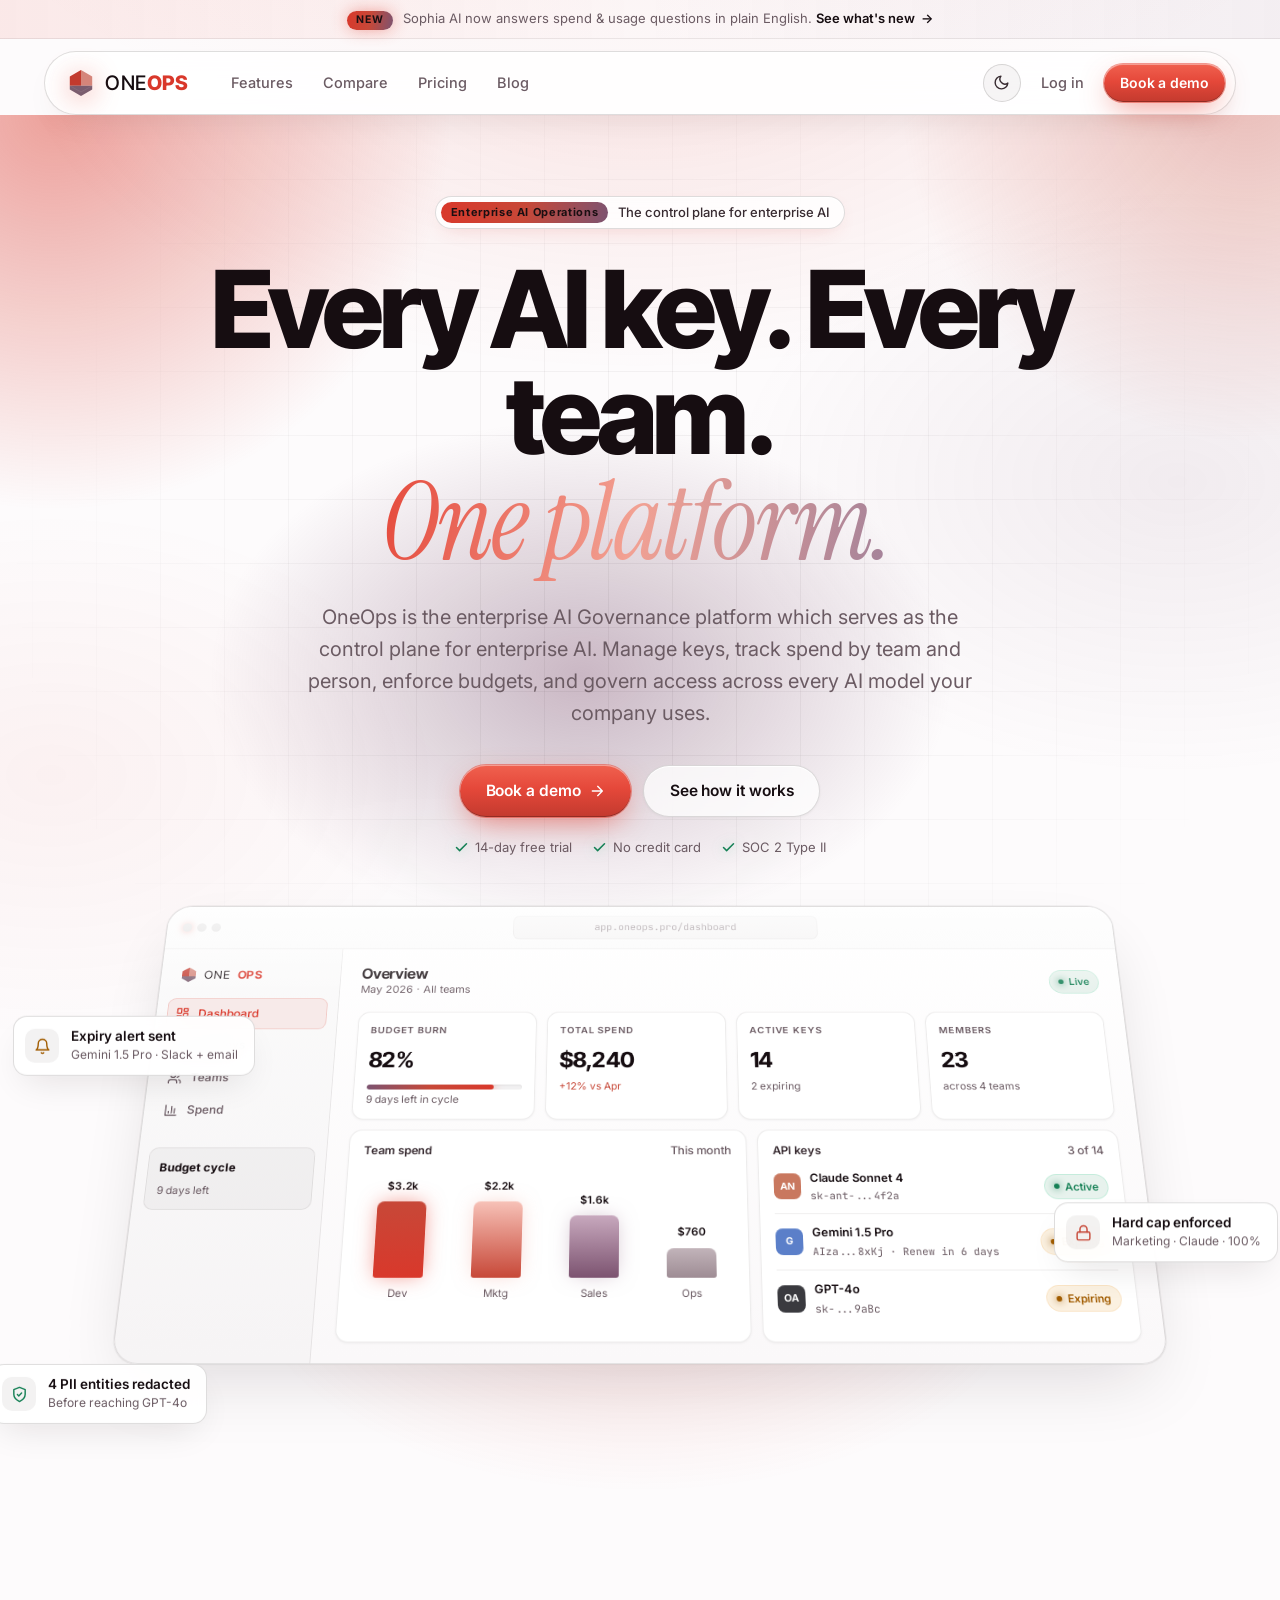
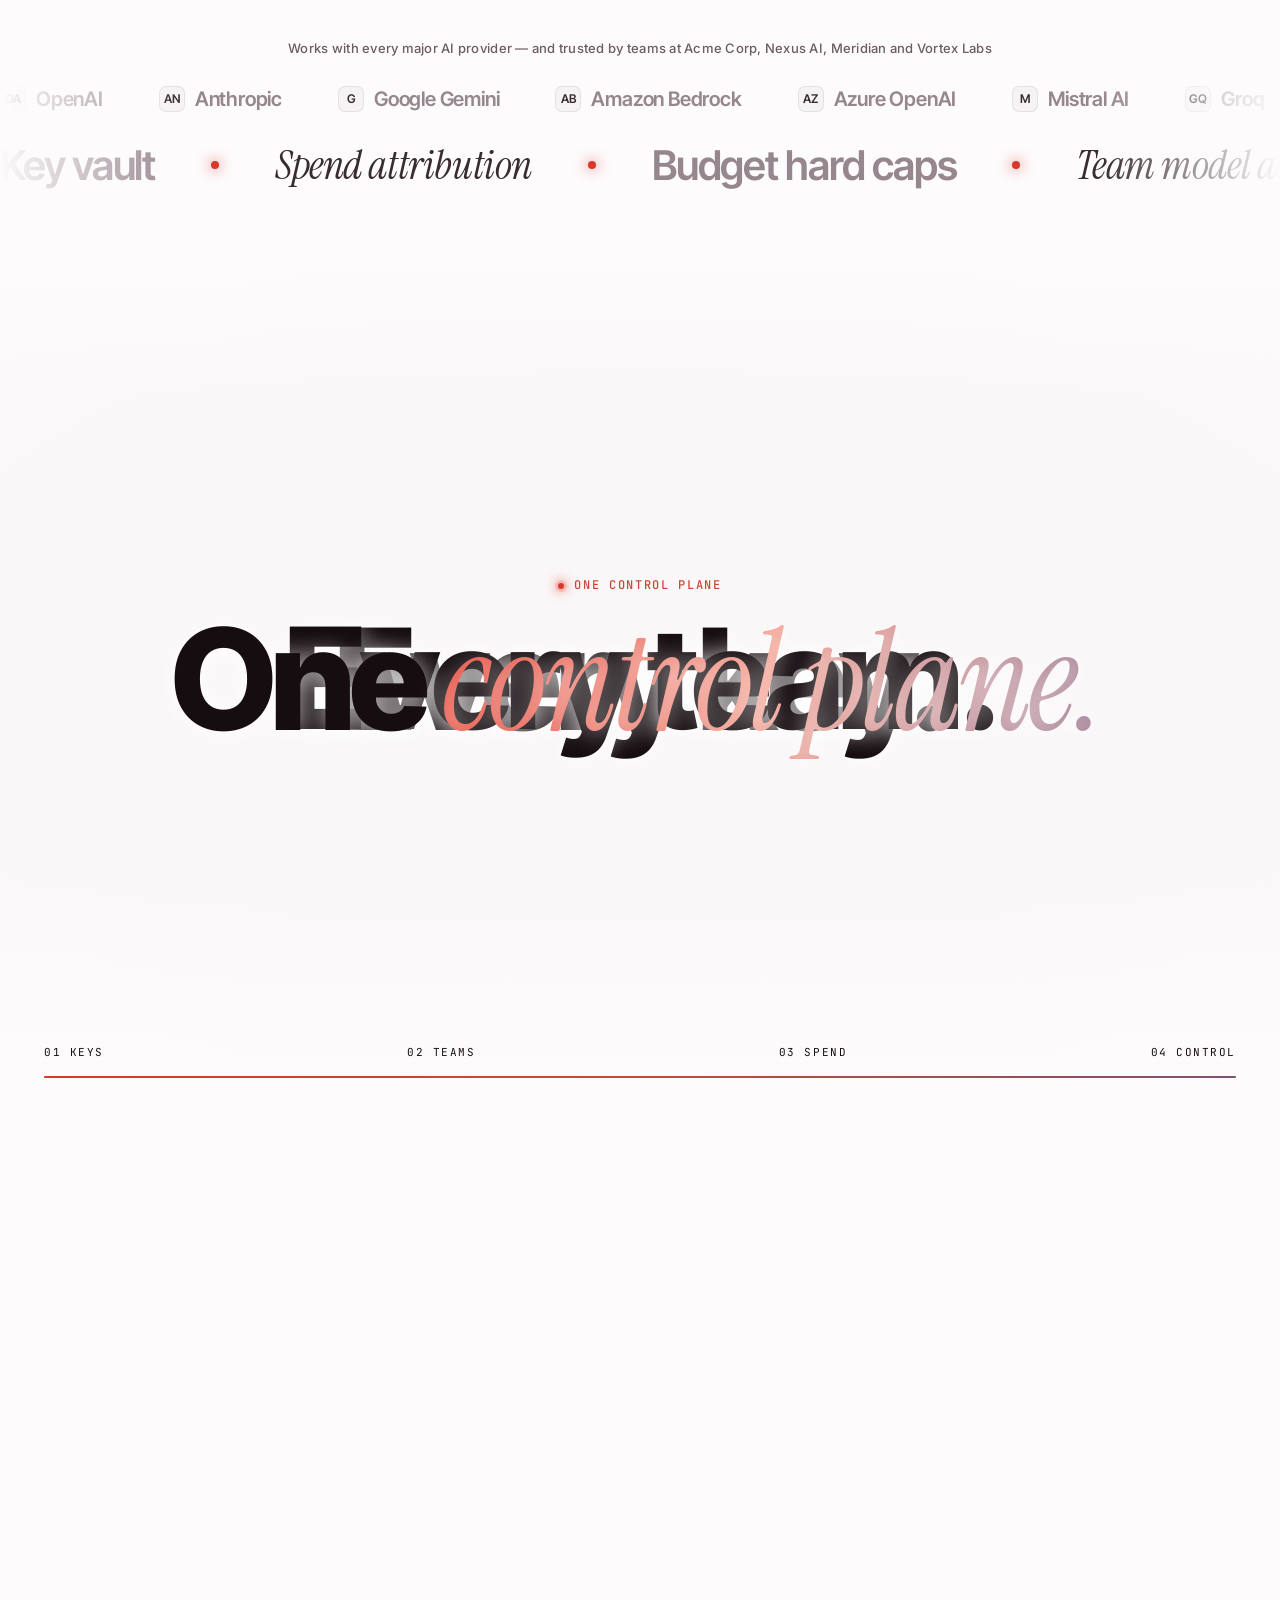
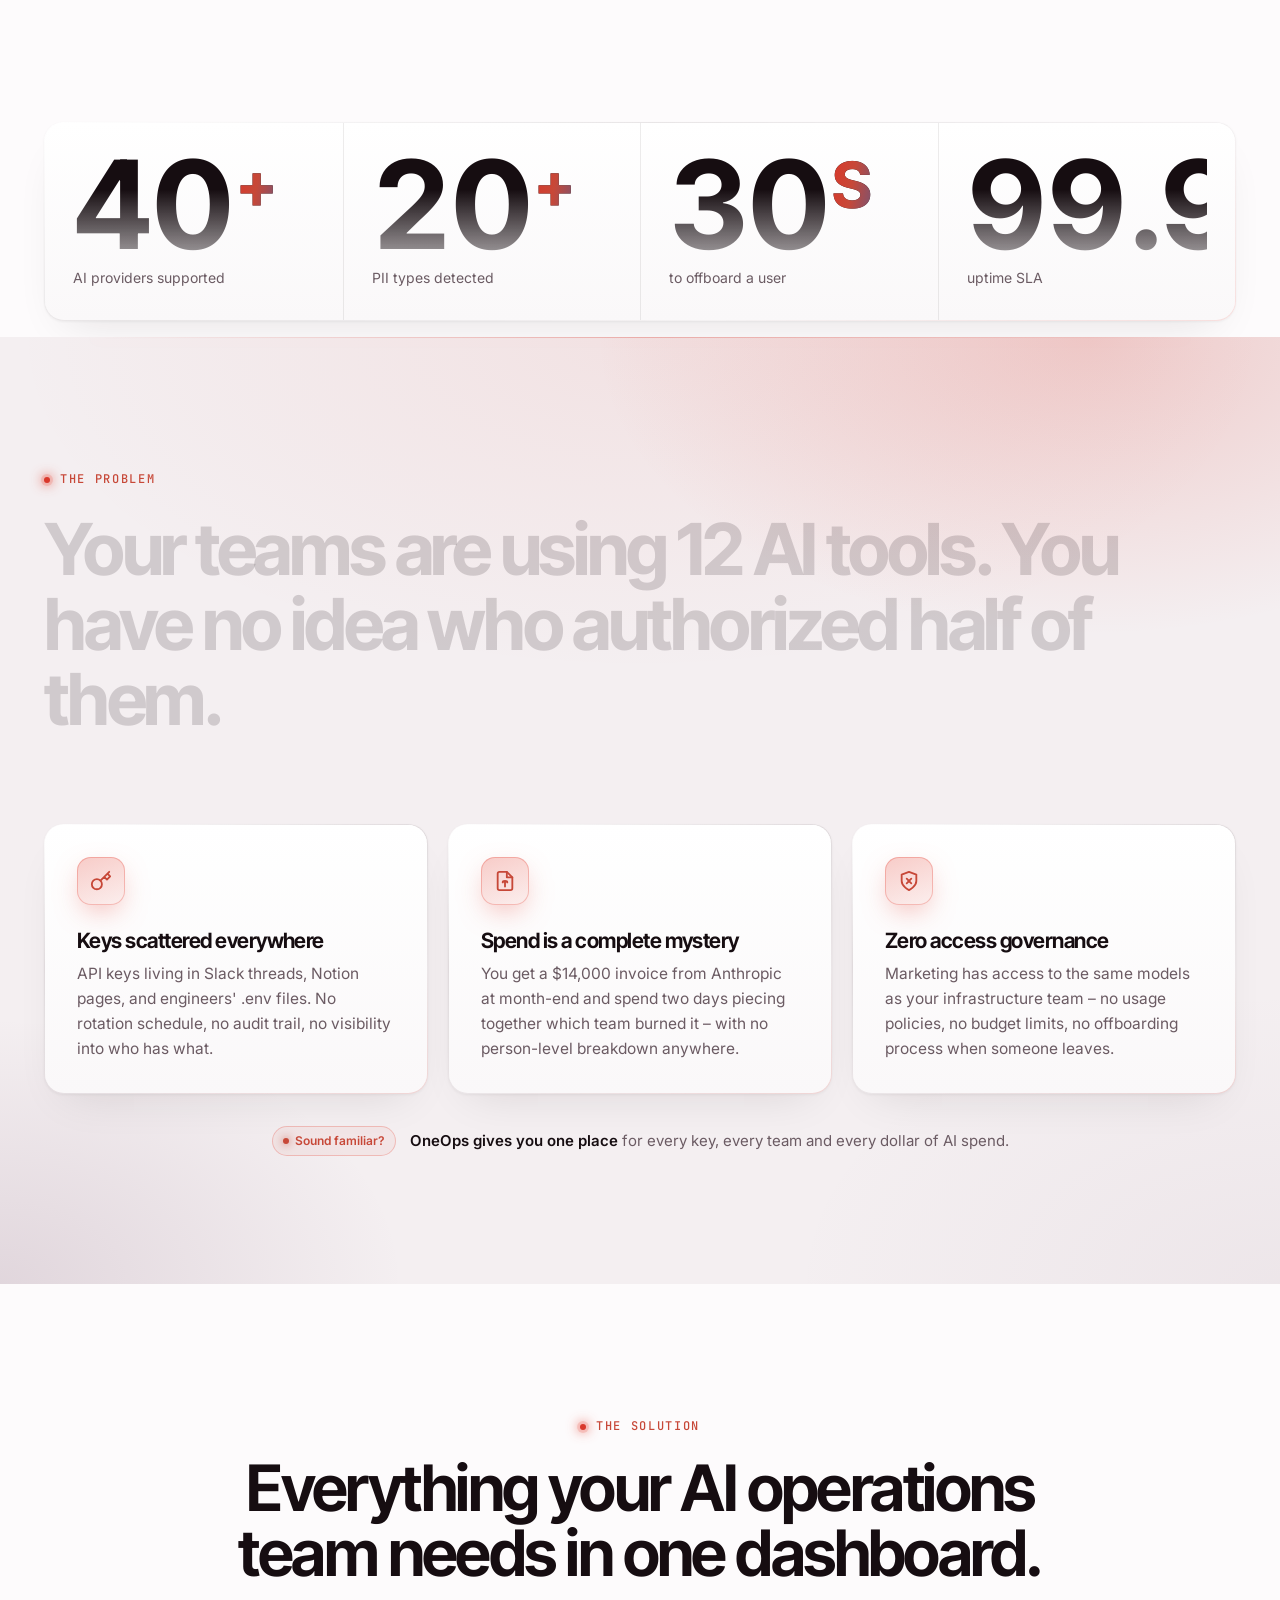
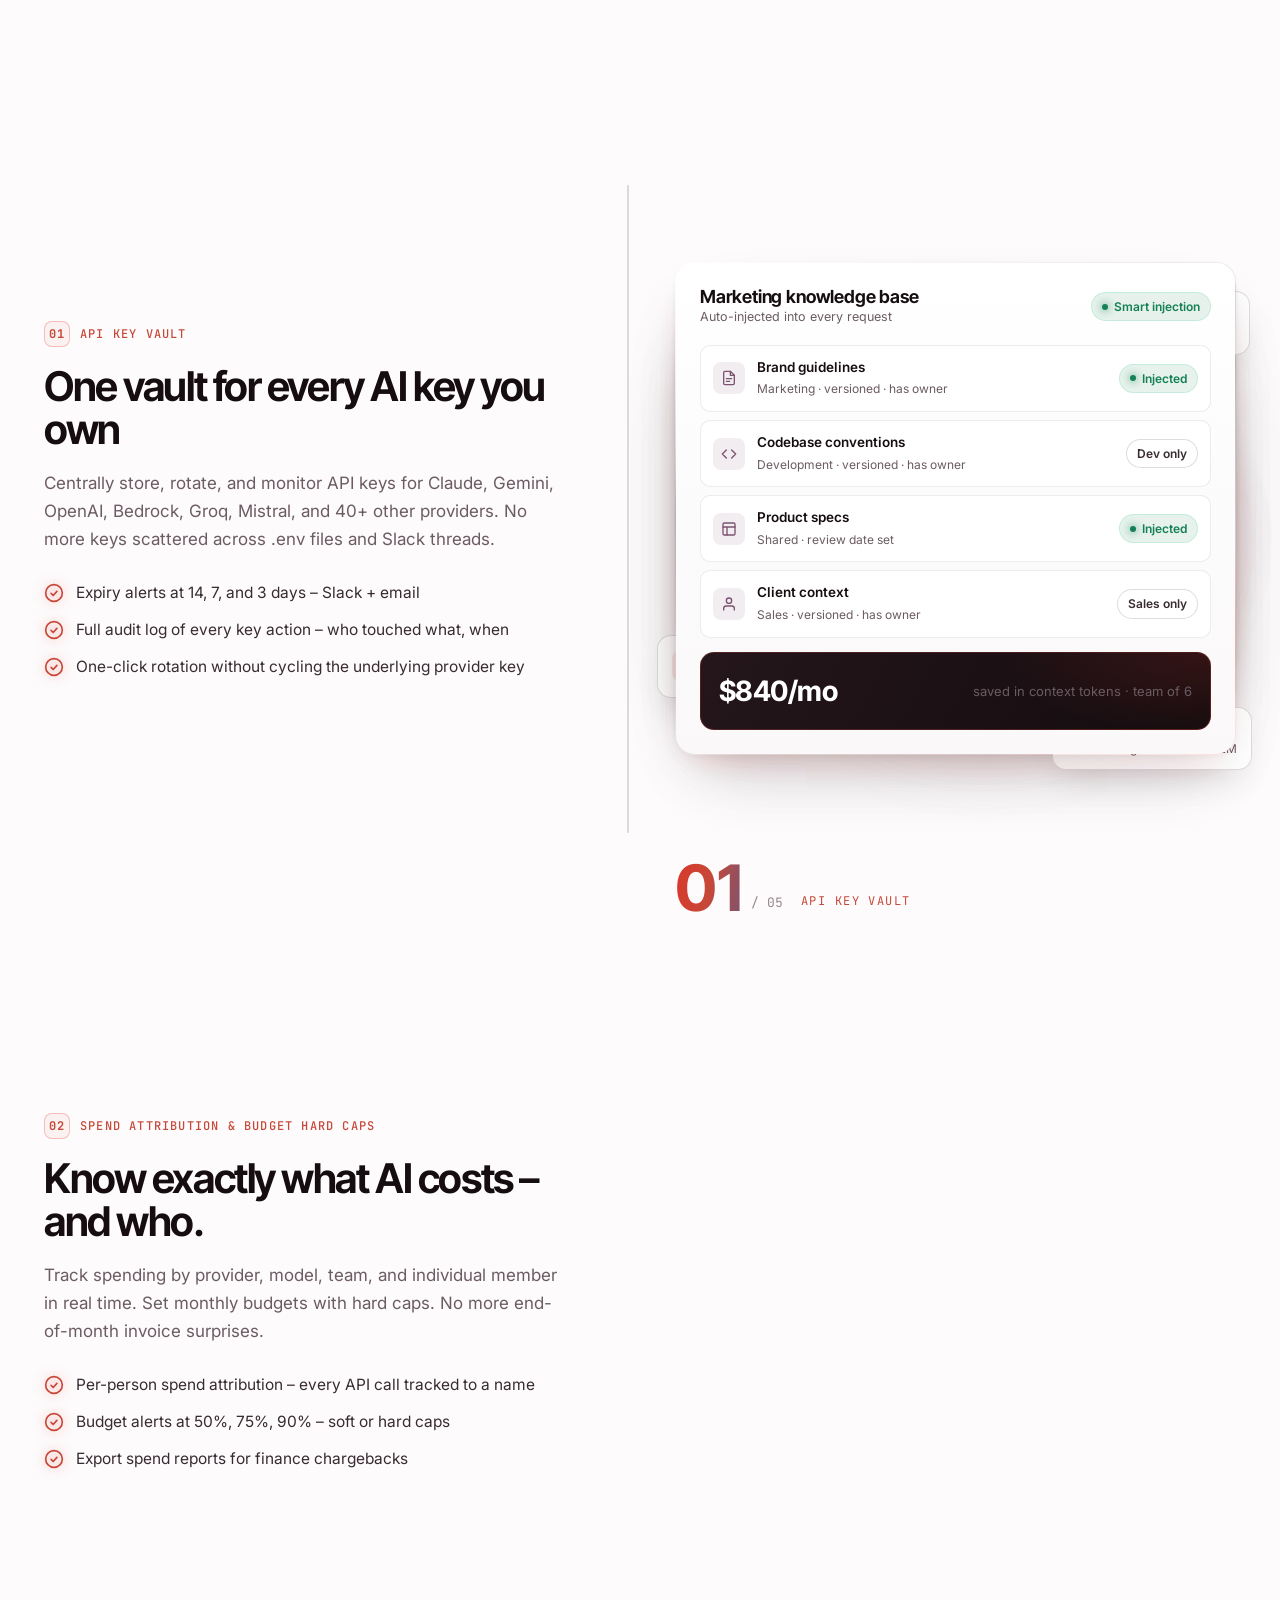
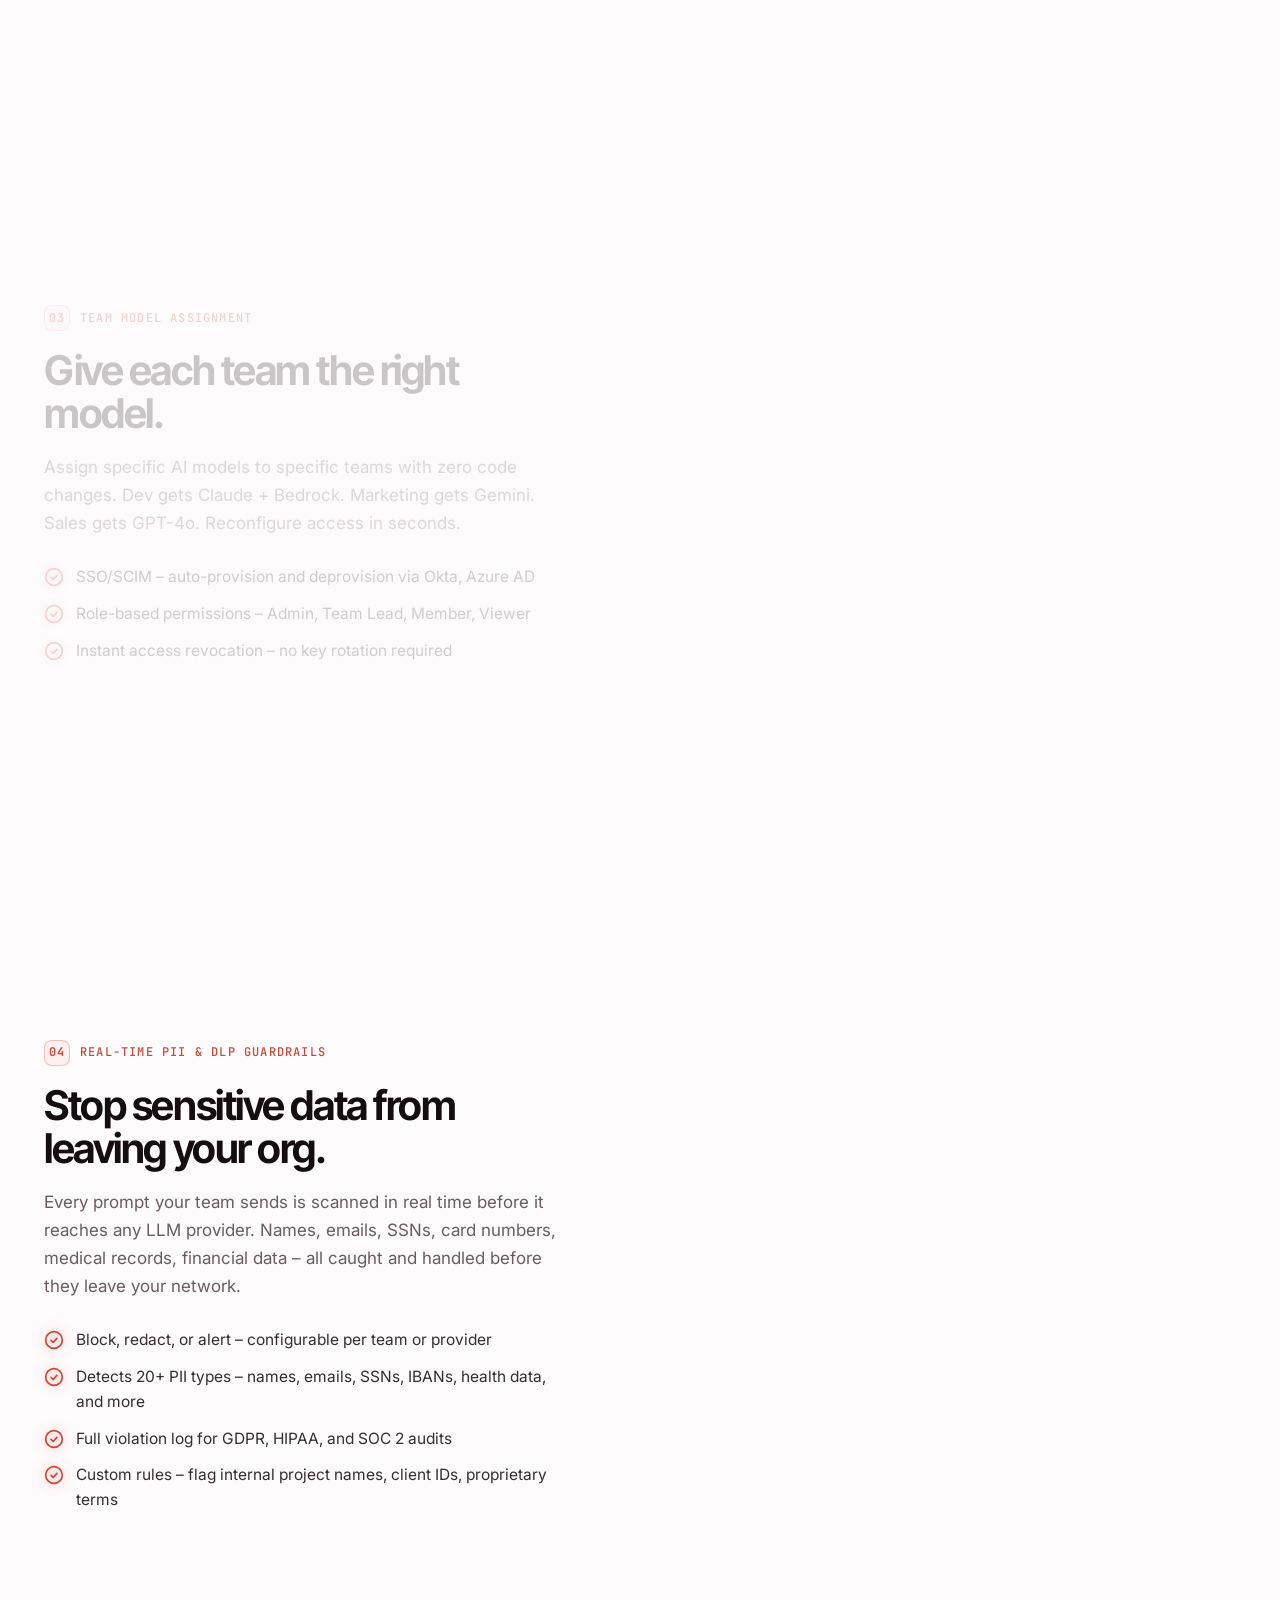
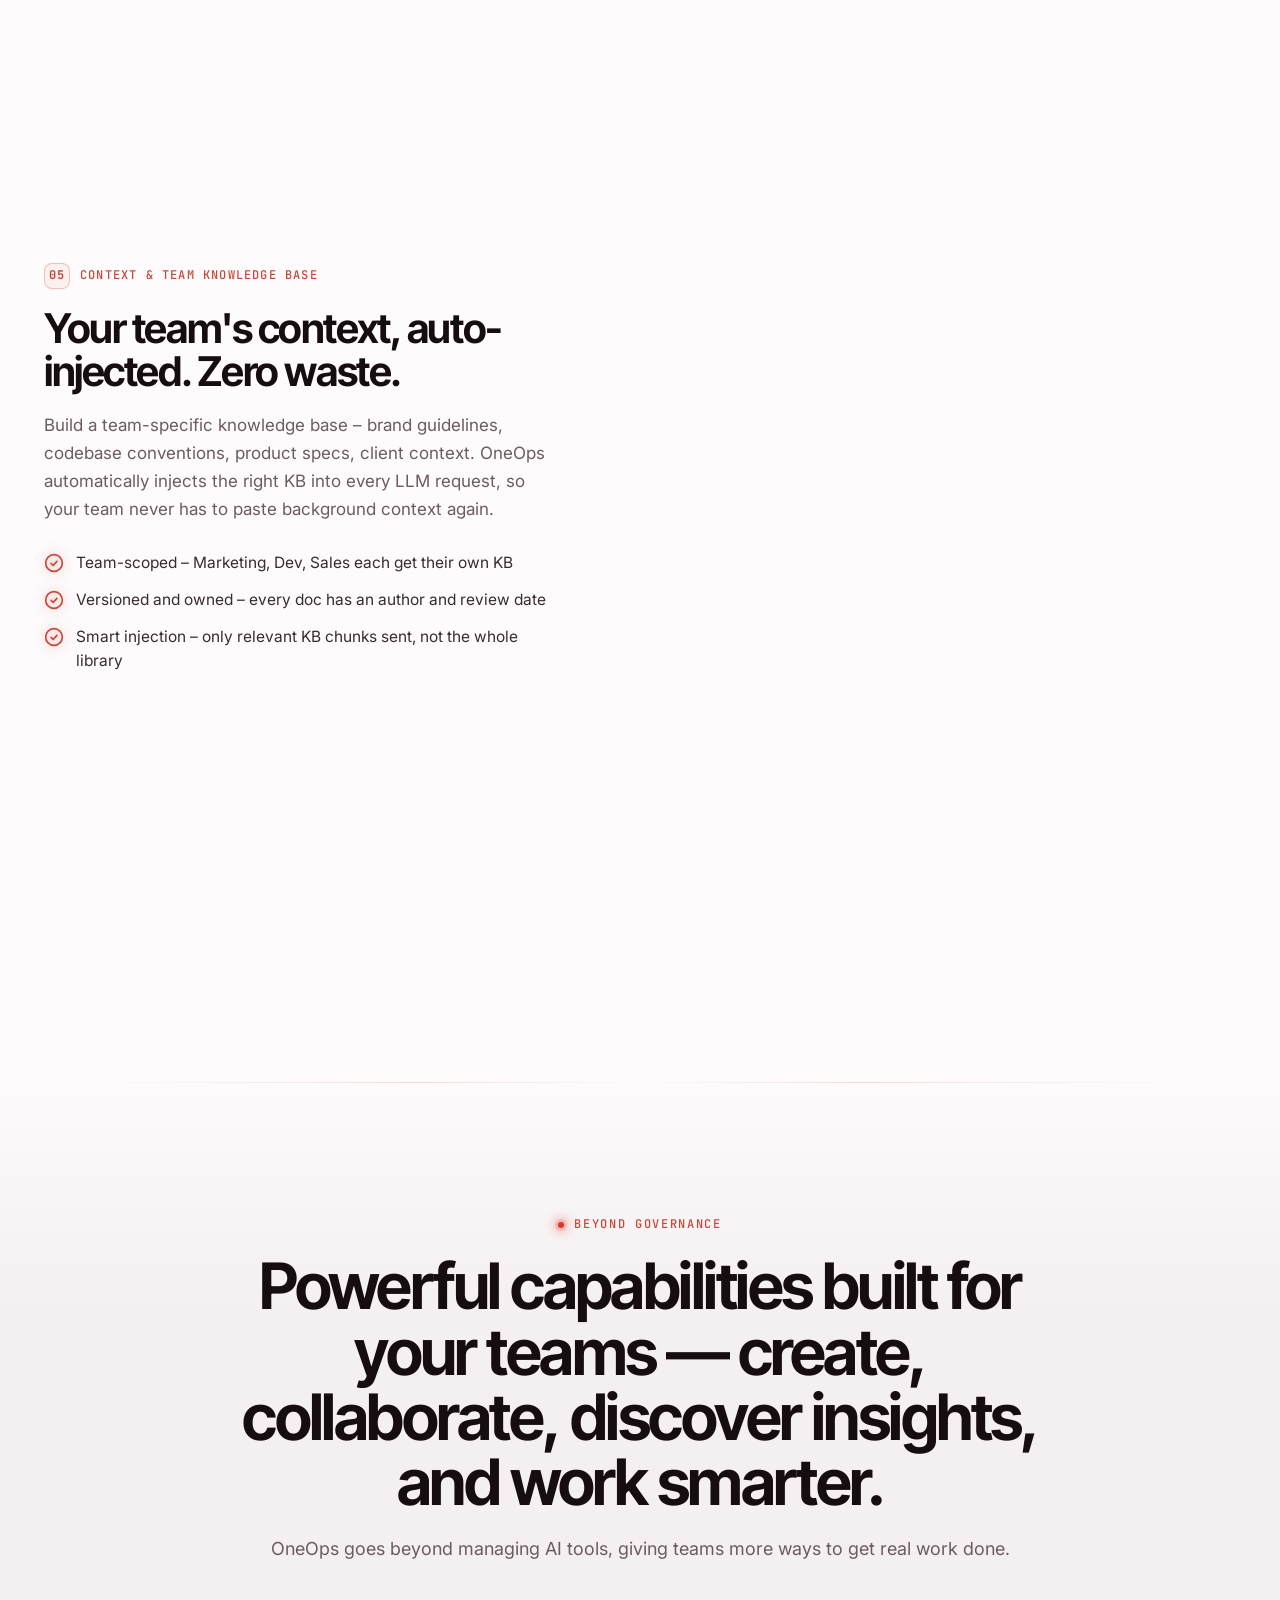
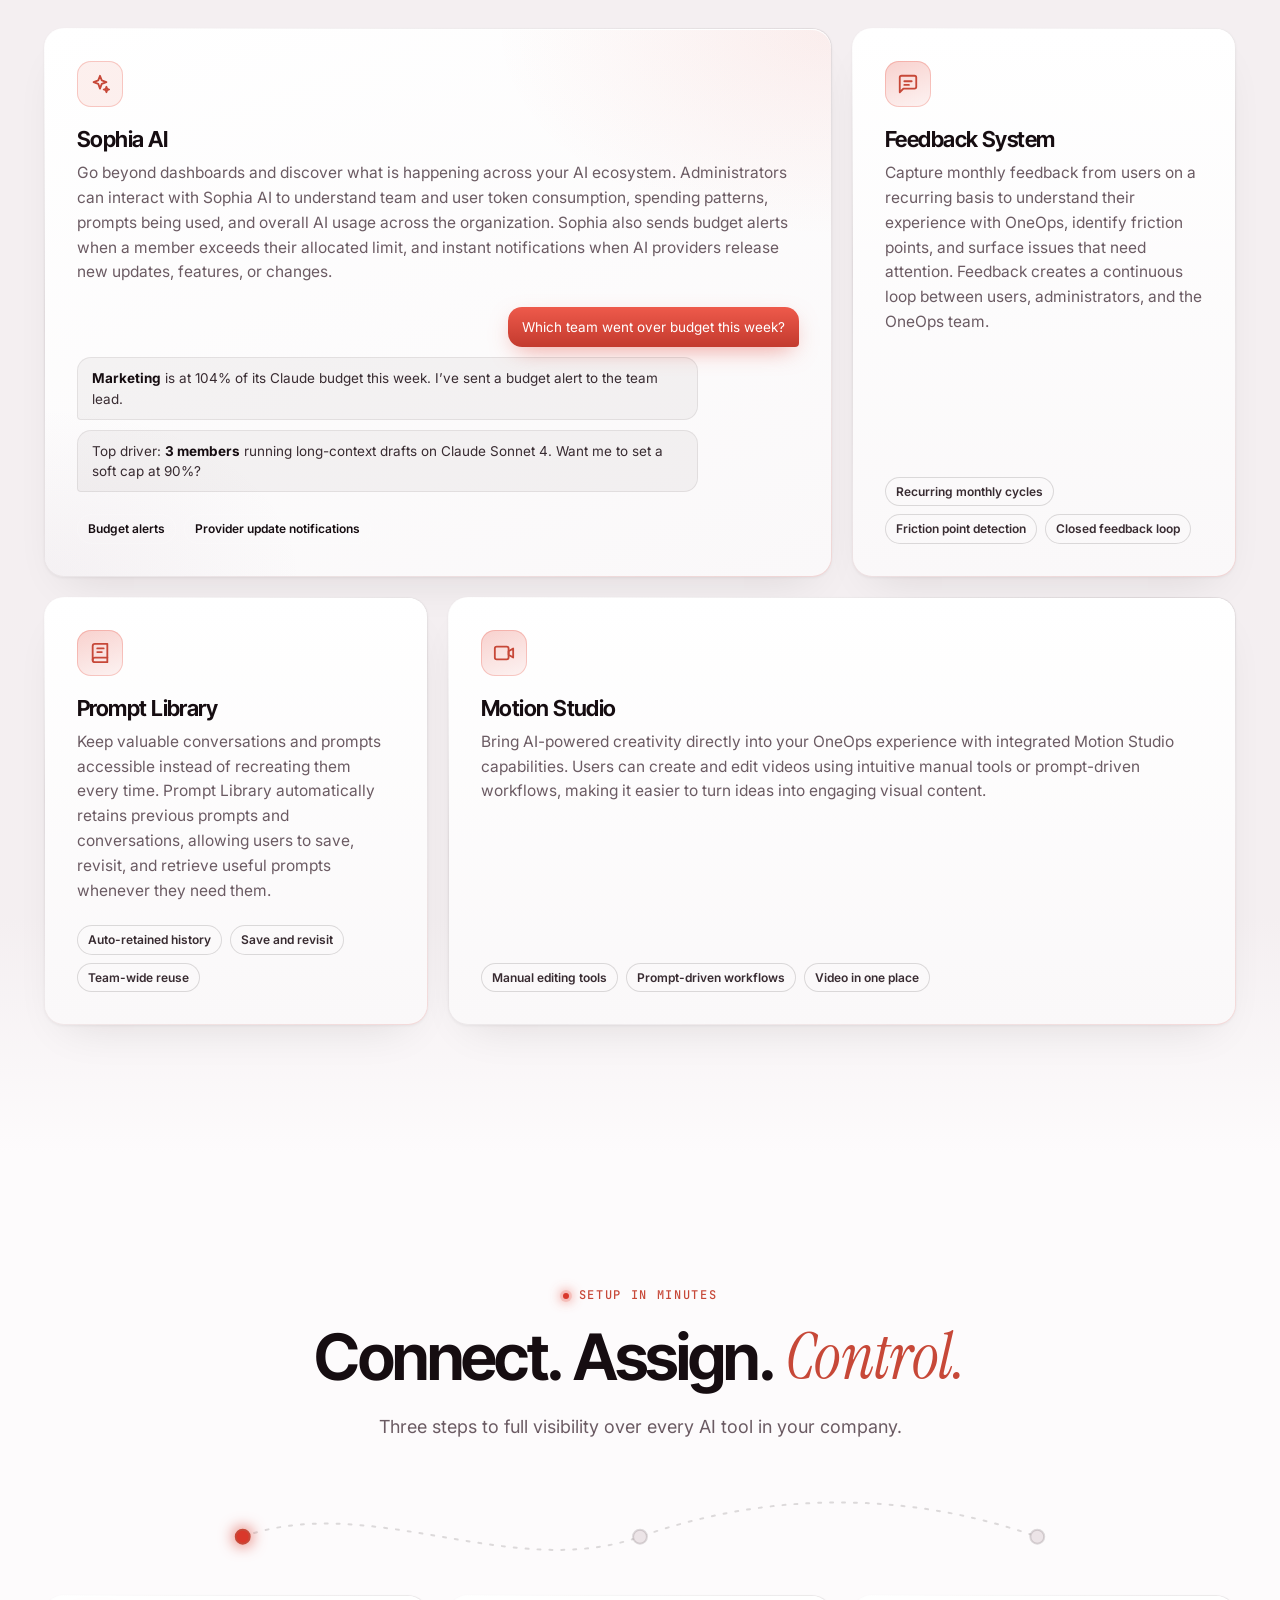
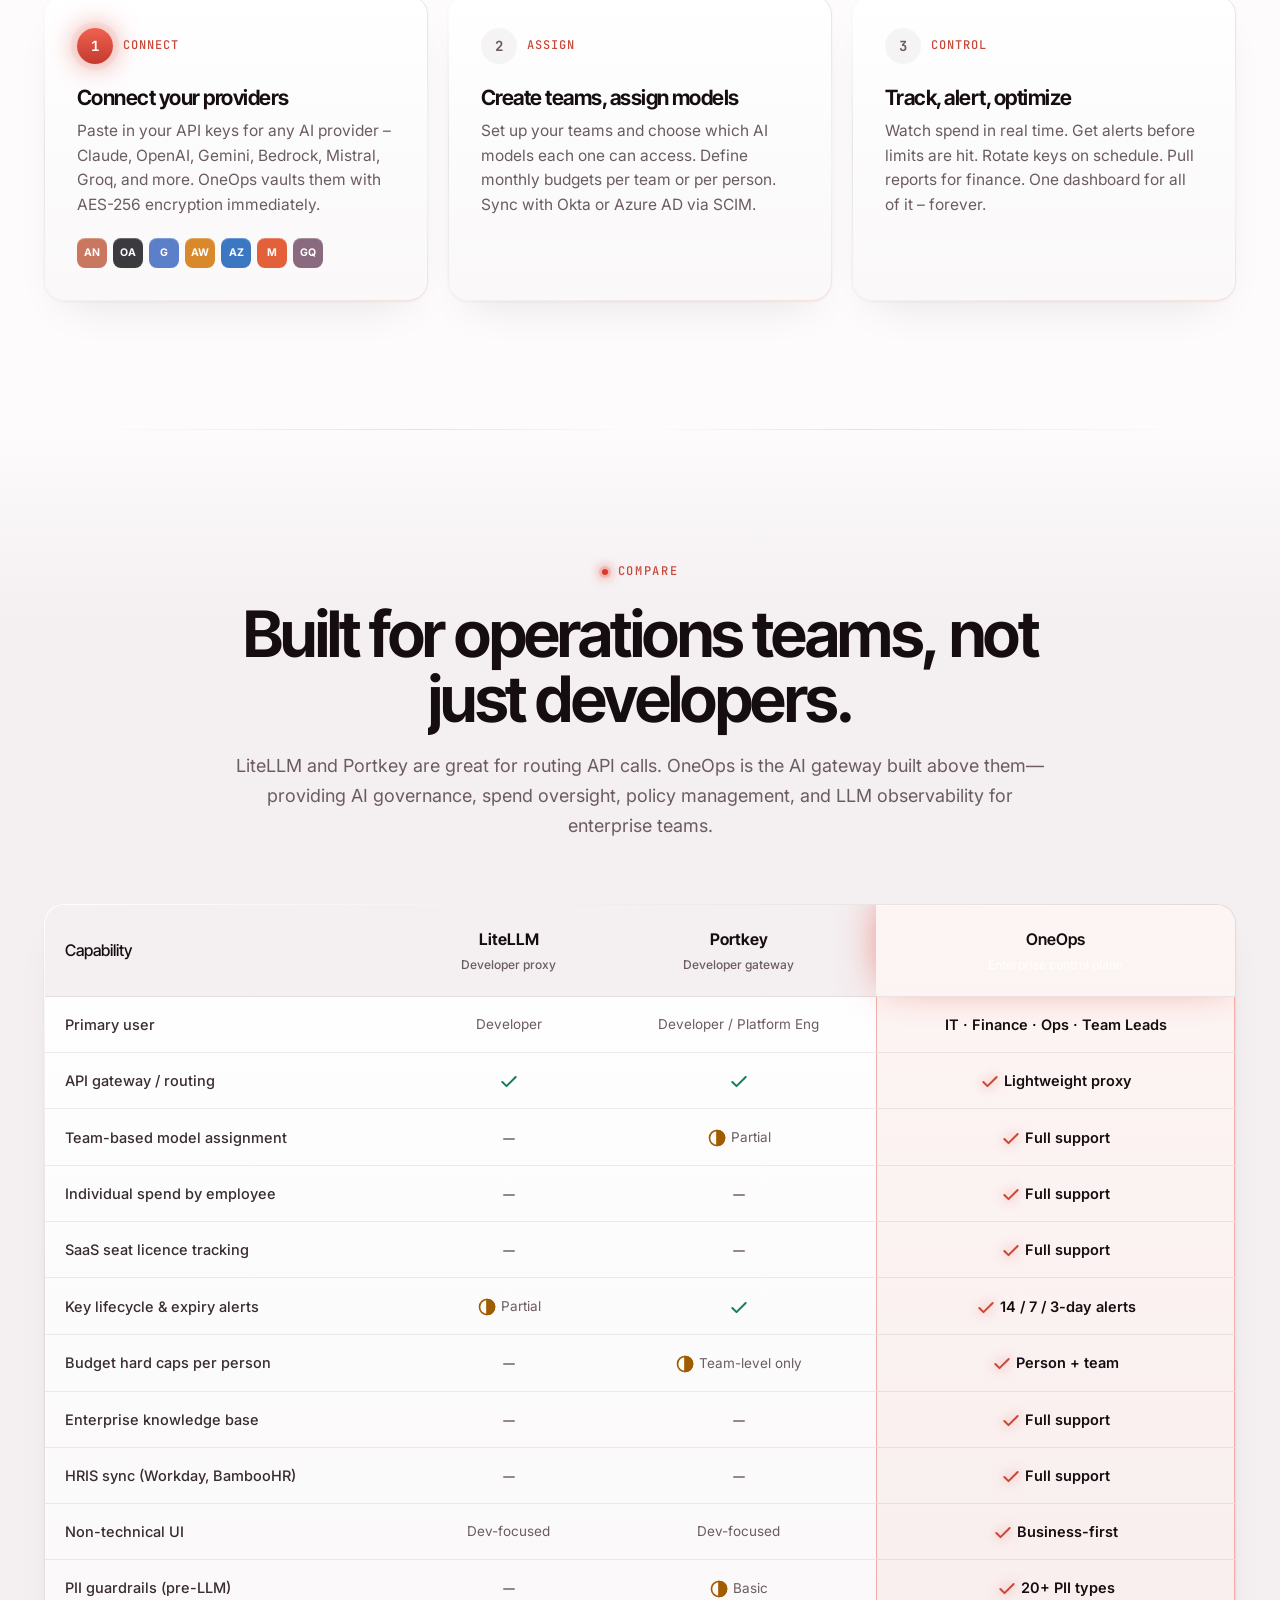
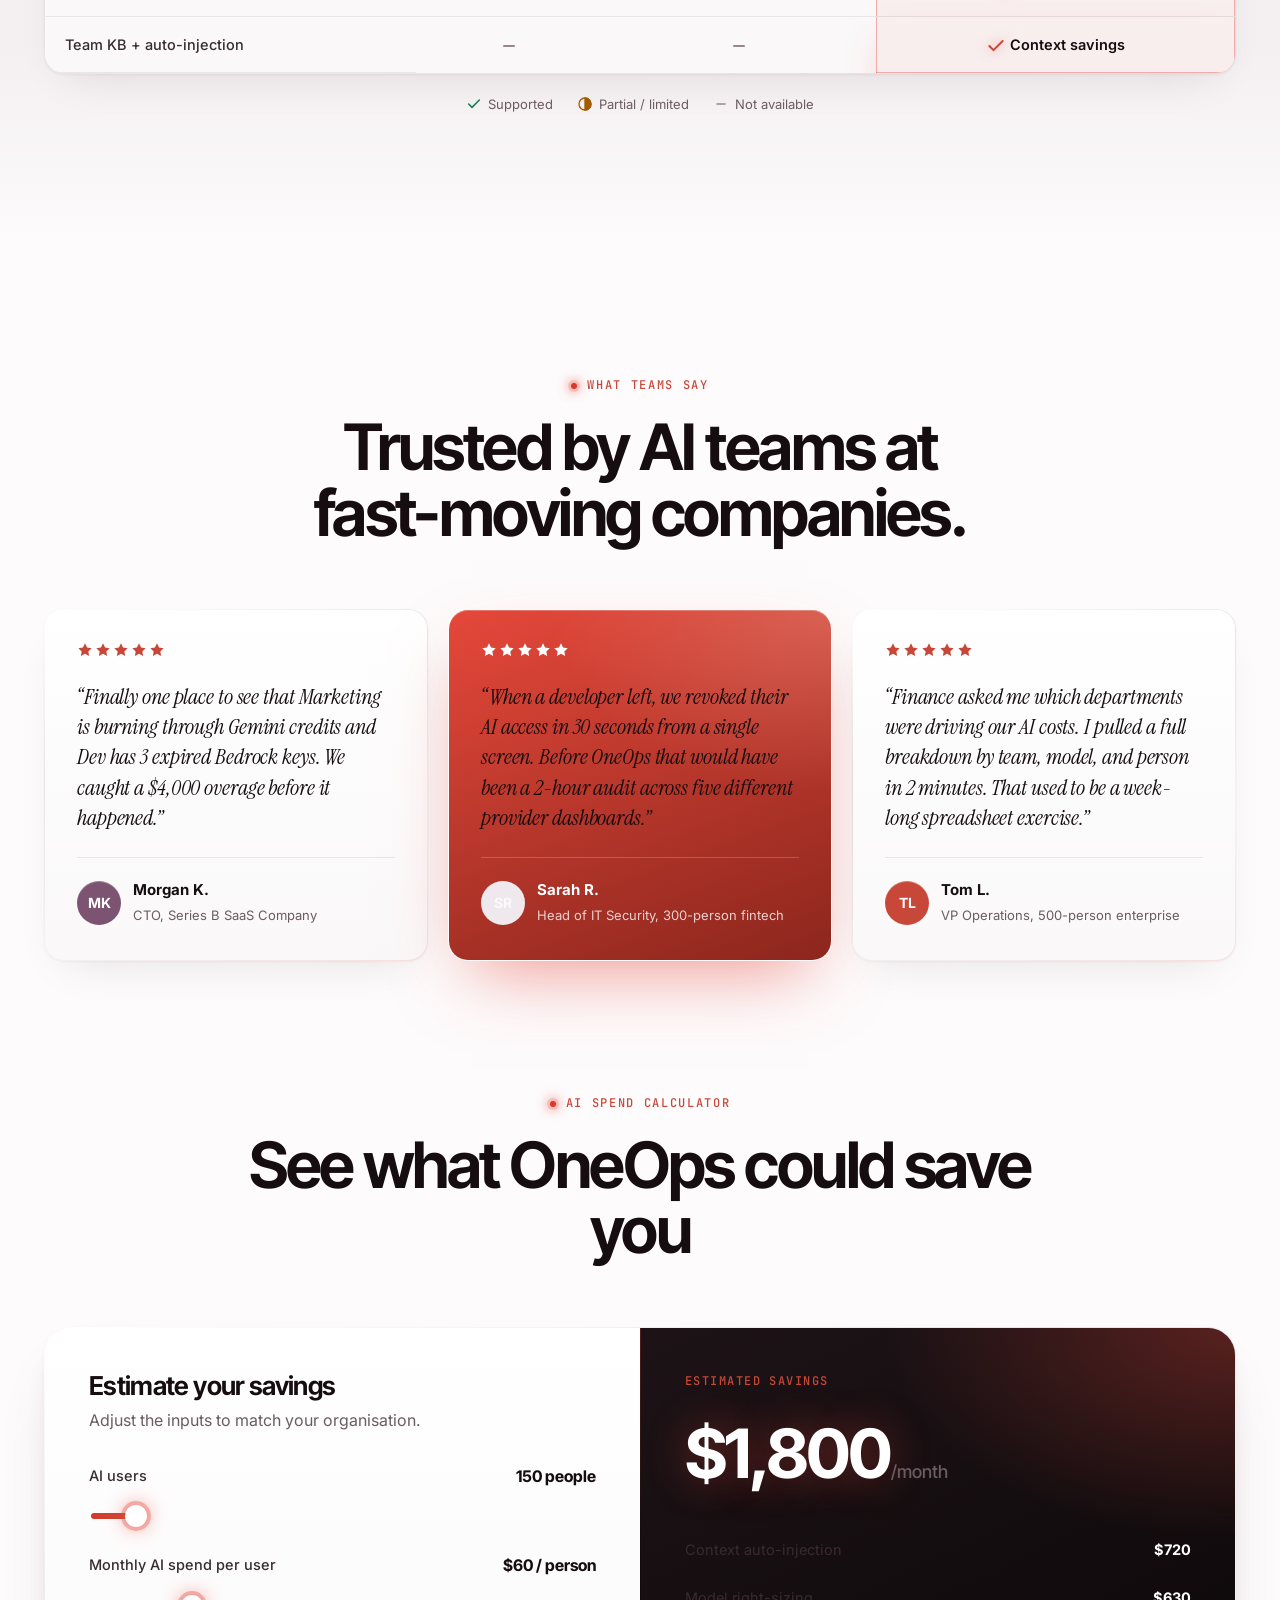
==== commit c544053e: "Add light theme support and interactive theme toggle" ====
--- a/index.html
+++ b/index.html
@@ -5,7 +5,12 @@
 <meta name="viewport" content="width=device-width, initial-scale=1">
 <title>OneOps | Enterprise AI Governance Platform</title>
 <meta name="description" content="OneOps is an AI governance platform designed to help organizations manage LLMs and AI tools responsibly, ensuring visibility, governance, and operational efficiency.">
-<meta name="theme-color" content="#0B0809">
+<meta name="color-scheme" content="light dark">
+<meta name="theme-color" media="(prefers-color-scheme: dark)" content="#0B0809">
+<meta name="theme-color" media="(prefers-color-scheme: light)" content="#FDFBFC">
+<script>
+(function(){try{var s=localStorage.getItem("color-scheme")||localStorage.getItem("theme");var m=document.querySelector('meta[name="color-scheme"]');if(s==="light"||s==="dark"){if(m)m.content=s;document.documentElement.setAttribute('data-theme',s);}else if(window.matchMedia&&window.matchMedia('(prefers-color-scheme: light)').matches){document.documentElement.setAttribute('data-theme','light');}}catch(e){}})();
+</script>
 <link rel="canonical" href="https://oneops.pro/">
 <meta property="og:type" content="website">
 <meta property="og:site_name" content="OneOps">
@@ -45,6 +50,15 @@
       <a href="blog.html">Blog</a>
     </nav>
     <div class="nav-cta">
+      <button class="theme-toggle" type="button" aria-label="Switch to light theme" title="Toggle theme" data-theme-toggle>
+        <span class="theme-toggle-icon theme-toggle-sun" aria-hidden="true">
+          <svg viewBox="0 0 24 24" fill="none" stroke="currentColor" stroke-width="2" stroke-linecap="round" stroke-linejoin="round"><circle cx="12" cy="12" r="5"/><line x1="12" y1="1" x2="12" y2="3"/><line x1="12" y1="21" x2="12" y2="23"/><line x1="4.22" y1="4.22" x2="5.64" y2="5.64"/><line x1="18.36" y1="18.36" x2="19.78" y2="19.78"/><line x1="1" y1="12" x2="3" y2="12"/><line x1="21" y1="12" x2="23" y2="12"/><line x1="4.22" y1="19.78" x2="5.64" y2="18.36"/><line x1="18.36" y1="5.64" x2="19.78" y2="4.22"/></svg>
+        </span>
+        <span class="theme-toggle-icon theme-toggle-moon" aria-hidden="true">
+          <svg viewBox="0 0 24 24" fill="none" stroke="currentColor" stroke-width="2" stroke-linecap="round" stroke-linejoin="round"><path d="M21 12.79A9 9 0 1 1 11.21 3 7 7 0 0 0 21 12.79z"/></svg>
+        </span>
+        <span class="theme-toggle-text">Switch theme</span>
+      </button>
       <a class="login" href="https://app.oneops.pro">Log in</a>
       <button class="btn btn-primary btn-sm" data-open-demo>Book a demo</button>
     </div>
--- a/css/style.css
+++ b/css/style.css
@@ -20,9 +20,9 @@
 }
 
 :root {
-  color-scheme: dark;
-
-  /* Surfaces */
+  color-scheme: light dark;
+
+  /* Surfaces (Default Dark — "Ember Night") */
   --bg: #0B0809;
   --bg-2: #110C0E;
   --bg-3: #171114;
@@ -83,6 +83,114 @@
   --shadow-lg: inset 0 1px 0 rgba(255, 255, 255, .07), 0 2px 4px rgba(0, 0, 0, .4), 0 50px 100px -30px rgba(0, 0, 0, .9), 0 30px 80px -40px rgba(229, 72, 58, .25);
   --glow-red: 0 0 0 1px rgba(229, 72, 58, .35), 0 12px 40px -10px rgba(229, 72, 58, .55);
   --nav-h: 64px;
+
+  /* Reflect meta override in CSS */
+  &:has(> head > meta[name="color-scheme"][content="dark"]) {
+    color-scheme: dark;
+  }
+  &:has(> head > meta[name="color-scheme"][content="light"]) {
+    color-scheme: light;
+  }
+}
+
+/* =========================================================
+   Light Theme Tokens ("Ember Dawn")
+   ========================================================= */
+:root[data-theme="light"],
+:root:has(> head > meta[name="color-scheme"][content="light"]) {
+  color-scheme: light;
+
+  /* Surfaces */
+  --bg: #FDFBFC;
+  --bg-2: #F4EFF1;
+  --bg-3: #ECE4E7;
+  --surface: rgba(255, 255, 255, .88);
+  --surface-solid: #FFFFFF;
+  --surface-2: rgba(26, 15, 18, .04);
+
+  /* Ink */
+  --ink: #160D11;
+  --ink-2: #382B31;
+  --muted: #6B5B63;
+  --muted-2: #96868E;
+  --line: rgba(26, 15, 18, .08);
+  --line-2: rgba(26, 15, 18, .14);
+
+  /* Brand */
+  --red: #D9382B;
+  --red-600: #B9281D;
+  --red-700: #821A12;
+  --salmon: #C74838;
+  --mauve: #7C5370;
+  --charcoal: #EFE8EC;
+  --blush: rgba(217, 56, 43, .10);
+  --blush-2: rgba(217, 56, 43, .05);
+
+  /* Status */
+  --ok: #158055;
+  --ok-bg: rgba(21, 128, 85, .10);
+  --warn: #A15C00;
+  --warn-bg: rgba(217, 137, 10, .12);
+
+  --grad-brand: linear-gradient(100deg, #D9382B 0%, #C74838 50%, #7C5370 100%);
+
+  /* Derived */
+  --card-bg: linear-gradient(180deg, #FFFFFF 0%, #FAF8F9 100%);
+  --card-border: linear-gradient(160deg, rgba(255, 255, 255, .95) 0%, rgba(26, 15, 18, .09) 35%, rgba(26, 15, 18, .04) 70%, rgba(217, 56, 43, .14) 100%);
+  --card-border-hot: linear-gradient(160deg, rgba(217, 56, 43, .45) 0%, rgba(199, 72, 56, .25) 35%, rgba(26, 15, 18, .06) 65%, rgba(124, 83, 112, .3) 100%);
+  --shadow-sm: 0 1px 3px rgba(26, 15, 18, .06);
+  --shadow: inset 0 1px 0 #FFFFFF, 0 1px 3px rgba(26, 15, 18, .05), 0 20px 44px -22px rgba(26, 15, 18, .12);
+  --shadow-lg: inset 0 1px 0 #FFFFFF, 0 2px 6px rgba(26, 15, 18, .04), 0 32px 70px -24px rgba(26, 15, 18, .14), 0 16px 40px -16px rgba(217, 56, 43, .12);
+  --glow-red: 0 0 0 1px rgba(217, 56, 43, .25), 0 10px 30px -8px rgba(217, 56, 43, .35);
+}
+
+@media (prefers-color-scheme: light) {
+  :root:not([data-theme="dark"]):not(:has(> head > meta[name="color-scheme"][content="dark"])) {
+    color-scheme: light;
+
+    /* Surfaces */
+    --bg: #FDFBFC;
+    --bg-2: #F4EFF1;
+    --bg-3: #ECE4E7;
+    --surface: rgba(255, 255, 255, .88);
+    --surface-solid: #FFFFFF;
+    --surface-2: rgba(26, 15, 18, .04);
+
+    /* Ink */
+    --ink: #160D11;
+    --ink-2: #382B31;
+    --muted: #6B5B63;
+    --muted-2: #96868E;
+    --line: rgba(26, 15, 18, .08);
+    --line-2: rgba(26, 15, 18, .14);
+
+    /* Brand */
+    --red: #D9382B;
+    --red-600: #B9281D;
+    --red-700: #821A12;
+    --salmon: #C74838;
+    --mauve: #7C5370;
+    --charcoal: #EFE8EC;
+    --blush: rgba(217, 56, 43, .10);
+    --blush-2: rgba(217, 56, 43, .05);
+
+    /* Status */
+    --ok: #158055;
+    --ok-bg: rgba(21, 128, 85, .10);
+    --warn: #A15C00;
+    --warn-bg: rgba(217, 137, 10, .12);
+
+    --grad-brand: linear-gradient(100deg, #D9382B 0%, #C74838 50%, #7C5370 100%);
+
+    /* Derived */
+    --card-bg: linear-gradient(180deg, #FFFFFF 0%, #FAF8F9 100%);
+    --card-border: linear-gradient(160deg, rgba(255, 255, 255, .95) 0%, rgba(26, 15, 18, .09) 35%, rgba(26, 15, 18, .04) 70%, rgba(217, 56, 43, .14) 100%);
+    --card-border-hot: linear-gradient(160deg, rgba(217, 56, 43, .45) 0%, rgba(199, 72, 56, .25) 35%, rgba(26, 15, 18, .06) 65%, rgba(124, 83, 112, .3) 100%);
+    --shadow-sm: 0 1px 3px rgba(26, 15, 18, .06);
+    --shadow: inset 0 1px 0 #FFFFFF, 0 1px 3px rgba(26, 15, 18, .05), 0 20px 44px -22px rgba(26, 15, 18, .12);
+    --shadow-lg: inset 0 1px 0 #FFFFFF, 0 2px 6px rgba(26, 15, 18, .04), 0 32px 70px -24px rgba(26, 15, 18, .14), 0 16px 40px -16px rgba(217, 56, 43, .12);
+    --glow-red: 0 0 0 1px rgba(217, 56, 43, .25), 0 10px 30px -8px rgba(217, 56, 43, .35);
+  }
 }
 
 /* =========================================================
@@ -368,6 +476,83 @@
 .nav.open .nav-toggle span { background: transparent; }
 .nav.open .nav-toggle span::before { transform: translateY(6px) rotate(45deg); }
 .nav.open .nav-toggle span::after { transform: translateY(-6px) rotate(-45deg); }
+
+/* Theme toggle */
+.theme-toggle {
+  display: inline-flex;
+  align-items: center;
+  justify-content: center;
+  width: 38px;
+  height: 38px;
+  border-radius: 50%;
+  background: rgba(255, 255, 255, .05);
+  border: 1px solid var(--line-2);
+  color: var(--ink-2);
+  cursor: pointer;
+  padding: 0;
+  flex: none;
+  transition: background .25s, border-color .25s, color .25s, transform .3s var(--ease-out-expo), box-shadow .25s;
+}
+.theme-toggle:hover {
+  background: rgba(255, 255, 255, .1);
+  border-color: rgba(255, 255, 255, .28);
+  color: var(--ink);
+  transform: scale(1.05);
+}
+.theme-toggle:active {
+  transform: scale(0.96);
+}
+.theme-toggle svg {
+  width: 17px;
+  height: 17px;
+  transition: transform .4s var(--ease-out-expo), opacity .25s;
+}
+.theme-toggle:hover svg {
+  transform: rotate(20deg);
+}
+.theme-toggle .theme-toggle-sun { display: inline-flex; align-items: center; justify-content: center; }
+.theme-toggle .theme-toggle-moon { display: none; }
+.theme-toggle-text { display: none; }
+
+:root[data-theme="light"] .theme-toggle,
+:root:has(> head > meta[name="color-scheme"][content="light"]) .theme-toggle {
+  background: rgba(26, 15, 18, .04);
+  border-color: var(--line-2);
+  color: var(--ink-2);
+}
+:root[data-theme="light"] .theme-toggle:hover,
+:root:has(> head > meta[name="color-scheme"][content="light"]) .theme-toggle:hover {
+  background: rgba(26, 15, 18, .08);
+  border-color: rgba(26, 15, 18, .22);
+  color: var(--ink);
+}
+:root[data-theme="light"] .theme-toggle .theme-toggle-sun,
+:root:has(> head > meta[name="color-scheme"][content="light"]) .theme-toggle .theme-toggle-sun {
+  display: none;
+}
+:root[data-theme="light"] .theme-toggle .theme-toggle-moon,
+:root:has(> head > meta[name="color-scheme"][content="light"]) .theme-toggle .theme-toggle-moon {
+  display: inline-flex; align-items: center; justify-content: center;
+}
+
+@media (prefers-color-scheme: light) {
+  :root:not([data-theme="dark"]):not(:has(> head > meta[name="color-scheme"][content="dark"])) .theme-toggle {
+    background: rgba(26, 15, 18, .04);
+    border-color: var(--line-2);
+    color: var(--ink-2);
+  }
+  :root:not([data-theme="dark"]):not(:has(> head > meta[name="color-scheme"][content="dark"])) .theme-toggle:hover {
+    background: rgba(26, 15, 18, .08);
+    border-color: rgba(26, 15, 18, .22);
+    color: var(--ink);
+  }
+  :root:not([data-theme="dark"]):not(:has(> head > meta[name="color-scheme"][content="dark"])) .theme-toggle .theme-toggle-sun {
+    display: none;
+  }
+  :root:not([data-theme="dark"]):not(:has(> head > meta[name="color-scheme"][content="dark"])) .theme-toggle .theme-toggle-moon {
+    display: inline-flex; align-items: center; justify-content: center;
+  }
+}
 
 /* =========================================================
    Hero (generic) + pill
@@ -1283,3 +1468,573 @@
   .stats-grid > div + div { border-top: 1px solid var(--line); }
   .hero-ctas .btn { width: 100%; }
 }
+
+/* =========================================================
+   Light Theme Components & Overrides ("Ember Dawn")
+   ========================================================= */
+
+/* Body & film grain */
+:root[data-theme="light"] body,
+:root:has(> head > meta[name="color-scheme"][content="light"]) body {
+  background:
+    radial-gradient(1100px 620px at 50% -260px, rgba(217, 56, 43, .07), transparent 70%) no-repeat,
+    var(--bg);
+}
+:root[data-theme="light"] body::after,
+:root:has(> head > meta[name="color-scheme"][content="light"]) body::after {
+  opacity: .018;
+  mix-blend-mode: multiply;
+}
+
+/* Scrollbars */
+:root[data-theme="light"] *,
+:root:has(> head > meta[name="color-scheme"][content="light"]) * {
+  scrollbar-color: rgba(26, 15, 18, .18) transparent;
+}
+:root[data-theme="light"] ::-webkit-scrollbar-thumb,
+:root:has(> head > meta[name="color-scheme"][content="light"]) ::-webkit-scrollbar-thumb {
+  background: rgba(26, 15, 18, .15);
+}
+:root[data-theme="light"] ::-webkit-scrollbar-thumb:hover,
+:root:has(> head > meta[name="color-scheme"][content="light"]) ::-webkit-scrollbar-thumb:hover {
+  background: rgba(26, 15, 18, .28);
+}
+
+/* Hairlines, Grids & Auroras */
+:root[data-theme="light"] .hairline,
+:root:has(> head > meta[name="color-scheme"][content="light"]) .hairline {
+  background: linear-gradient(90deg, transparent, rgba(217, 56, 43, .25), rgba(26, 15, 18, .1), transparent);
+}
+:root[data-theme="light"] .aurora-glow,
+:root:has(> head > meta[name="color-scheme"][content="light"]) .aurora-glow {
+  background:
+    radial-gradient(600px 360px at 20% 10%, rgba(217, 56, 43, .10), transparent 70%),
+    radial-gradient(520px 340px at 85% 30%, rgba(124, 83, 112, .08), transparent 70%),
+    radial-gradient(500px 300px at 50% 100%, rgba(217, 56, 43, .05), transparent 70%);
+}
+:root[data-theme="light"] .hero-grid,
+:root:has(> head > meta[name="color-scheme"][content="light"]) .hero-grid {
+  background-image: linear-gradient(rgba(26, 15, 18, .06) 1px, transparent 1px), linear-gradient(90deg, rgba(26, 15, 18, .06) 1px, transparent 1px);
+  opacity: .85;
+}
+:root[data-theme="light"] .hero-bg,
+:root:has(> head > meta[name="color-scheme"][content="light"]) .hero-bg {
+  background:
+    radial-gradient(900px 480px at 50% -80px, rgba(217, 56, 43, .12), transparent 70%),
+    radial-gradient(640px 420px at 92% 25%, rgba(124, 83, 112, .09), transparent 70%),
+    radial-gradient(560px 380px at 4% 45%, rgba(217, 56, 43, .05), transparent 70%);
+}
+:root[data-theme="light"] .cursor-glow,
+:root:has(> head > meta[name="color-scheme"][content="light"]) .cursor-glow {
+  opacity: .07;
+  mix-blend-mode: multiply;
+  background: radial-gradient(closest-side, rgba(217, 56, 43, .7), rgba(199, 72, 56, .35) 45%, transparent 100%);
+}
+:root[data-theme="light"] [data-spotlight]::before,
+:root:has(> head > meta[name="color-scheme"][content="light"]) [data-spotlight]::before {
+  background: radial-gradient(400px circle at var(--mx, 50%) var(--my, 50%), rgba(217, 56, 43, .07), transparent 60%);
+}
+:root[data-theme="light"] [data-spotlight]::after,
+:root:has(> head > meta[name="color-scheme"][content="light"]) [data-spotlight]::after {
+  background: radial-gradient(260px circle at var(--mx, 50%) var(--my, 50%), rgba(217, 56, 43, .65), rgba(199, 72, 56, .25) 40%, transparent 70%);
+}
+
+/* Nav & Floating Header */
+:root[data-theme="light"] .nav-inner,
+:root:has(> head > meta[name="color-scheme"][content="light"]) .nav-inner {
+  background: rgba(255, 255, 255, .82);
+  border-color: var(--line-2);
+  box-shadow: inset 0 1px 0 #fff, 0 14px 34px -14px rgba(26, 15, 18, .10);
+}
+:root[data-theme="light"] .nav.scrolled .nav-inner,
+:root:has(> head > meta[name="color-scheme"][content="light"]) .nav.scrolled .nav-inner {
+  background: rgba(255, 255, 255, .94);
+  border-color: var(--line-2);
+  box-shadow: inset 0 1px 0 #fff, 0 20px 44px -14px rgba(26, 15, 18, .12), 0 0 0 1px rgba(26, 15, 18, .04);
+}
+:root[data-theme="light"] .nav-links a:hover,
+:root:has(> head > meta[name="color-scheme"][content="light"]) .nav-links a:hover {
+  color: var(--ink);
+  background: rgba(26, 15, 18, .04);
+}
+:root[data-theme="light"] .nav-links a.active,
+:root:has(> head > meta[name="color-scheme"][content="light"]) .nav-links a.active {
+  color: var(--ink);
+  background: rgba(26, 15, 18, .07);
+  box-shadow: inset 0 1px 0 rgba(255, 255, 255, .8);
+}
+:root[data-theme="light"] .nav-toggle,
+:root:has(> head > meta[name="color-scheme"][content="light"]) .nav-toggle {
+  background: rgba(26, 15, 18, .04);
+  border-color: var(--line);
+}
+:root[data-theme="light"] .nav.open .nav-inner,
+:root:has(> head > meta[name="color-scheme"][content="light"]) .nav.open .nav-inner {
+  background:
+    radial-gradient(600px 400px at 100% 0%, rgba(217, 56, 43, .10), transparent 70%),
+    radial-gradient(500px 360px at 0% 100%, rgba(124, 83, 112, .08), transparent 70%),
+    rgba(253, 251, 252, .96);
+}
+
+/* Buttons & Badges */
+:root[data-theme="light"] .btn-ghost,
+:root:has(> head > meta[name="color-scheme"][content="light"]) .btn-ghost {
+  background: rgba(255, 255, 255, .75);
+  border-color: var(--line-2);
+  color: var(--ink);
+  box-shadow: inset 0 1px 0 #fff, 0 1px 3px rgba(26, 15, 18, .04);
+}
+:root[data-theme="light"] .btn-ghost:hover,
+:root:has(> head > meta[name="color-scheme"][content="light"]) .btn-ghost:hover {
+  background: #FFFFFF;
+  border-color: rgba(26, 15, 18, .24);
+  box-shadow: inset 0 1px 0 #fff, 0 4px 14px rgba(26, 15, 18, .08);
+}
+:root[data-theme="light"] .btn-dark,
+:root:has(> head > meta[name="color-scheme"][content="light"]) .btn-dark {
+  background: #180F13;
+  color: #FFFFFF;
+  border-color: transparent;
+  box-shadow: 0 4px 14px rgba(24, 15, 19, .2);
+}
+:root[data-theme="light"] .btn-dark:hover,
+:root:has(> head > meta[name="color-scheme"][content="light"]) .btn-dark:hover {
+  background: #000000;
+  color: #FFFFFF;
+}
+:root[data-theme="light"] .btn-light,
+:root:has(> head > meta[name="color-scheme"][content="light"]) .btn-light {
+  background: #FFFFFF;
+  color: var(--ink);
+  border: 1px solid var(--line-2);
+  box-shadow: 0 4px 14px rgba(26, 15, 18, .08);
+}
+:root[data-theme="light"] .btn-light:hover,
+:root:has(> head > meta[name="color-scheme"][content="light"]) .btn-light:hover {
+  background: #F8F5F6;
+}
+:root[data-theme="light"] .pill,
+:root:has(> head > meta[name="color-scheme"][content="light"]) .pill {
+  background: rgba(255, 255, 255, .82);
+  border-color: var(--line-2);
+  box-shadow: inset 0 1px 0 #fff, 0 6px 20px -8px rgba(217, 56, 43, .2);
+}
+:root[data-theme="light"] .marquee-item i,
+:root:has(> head > meta[name="color-scheme"][content="light"]) .marquee-item i {
+  background: rgba(26, 15, 18, .03);
+  border-color: var(--line);
+}
+
+/* App Mockup */
+:root[data-theme="light"] .app-frame,
+:root:has(> head > meta[name="color-scheme"][content="light"]) .app-frame {
+  background: linear-gradient(180deg, #FFFFFF, #FAF8F9);
+  border-color: var(--line-2);
+  box-shadow: inset 0 1px 0 #FFFFFF, 0 30px 80px -24px rgba(26, 15, 18, .16), 0 0 0 1px rgba(26, 15, 18, .05);
+}
+:root[data-theme="light"] .app-frame::before,
+:root:has(> head > meta[name="color-scheme"][content="light"]) .app-frame::before {
+  background: linear-gradient(180deg, rgba(255, 255, 255, .8), transparent 22%);
+  box-shadow: inset 0 1px 0 #FFFFFF;
+}
+:root[data-theme="light"] .app-top,
+:root:has(> head > meta[name="color-scheme"][content="light"]) .app-top {
+  background: rgba(26, 15, 18, .02);
+  border-bottom-color: var(--line);
+}
+:root[data-theme="light"] .dots i,
+:root:has(> head > meta[name="color-scheme"][content="light"]) .dots i {
+  background: rgba(26, 15, 18, .14);
+}
+:root[data-theme="light"] .app-url,
+:root:has(> head > meta[name="color-scheme"][content="light"]) .app-url {
+  background: rgba(26, 15, 18, .04);
+  border-color: var(--line);
+  color: var(--muted);
+}
+:root[data-theme="light"] .app-side,
+:root:has(> head > meta[name="color-scheme"][content="light"]) .app-side {
+  background: rgba(26, 15, 18, .015);
+  border-right-color: var(--line);
+}
+:root[data-theme="light"] .app-tab:hover,
+:root:has(> head > meta[name="color-scheme"][content="light"]) .app-tab:hover {
+  background: rgba(26, 15, 18, .04);
+  color: var(--ink);
+}
+:root[data-theme="light"] .app-tab.active,
+:root:has(> head > meta[name="color-scheme"][content="light"]) .app-tab.active {
+  background: rgba(217, 56, 43, .08);
+  color: var(--red);
+  box-shadow: inset 0 0 0 1px rgba(217, 56, 43, .18);
+}
+:root[data-theme="light"] .app-side .side-foot,
+:root:has(> head > meta[name="color-scheme"][content="light"]) .app-side .side-foot {
+  background: rgba(26, 15, 18, .03);
+  border-color: var(--line);
+  color: var(--muted);
+}
+:root[data-theme="light"] .stat,
+:root:has(> head > meta[name="color-scheme"][content="light"]) .stat {
+  background: #FFFFFF;
+  border-color: var(--line);
+  box-shadow: inset 0 1px 0 #FFFFFF, 0 1px 3px rgba(26, 15, 18, .05);
+}
+:root[data-theme="light"] .meter,
+:root:has(> head > meta[name="color-scheme"][content="light"]) .meter {
+  background: rgba(26, 15, 18, .06);
+  box-shadow: inset 0 1px 2px rgba(26, 15, 18, .08);
+}
+:root[data-theme="light"] .panel,
+:root:has(> head > meta[name="color-scheme"][content="light"]) .panel {
+  background: #FFFFFF;
+  border-color: var(--line);
+  box-shadow: inset 0 1px 0 #FFFFFF, 0 1px 3px rgba(26, 15, 18, .05);
+}
+:root[data-theme="light"] .bars .bar:nth-child(4) i,
+:root:has(> head > meta[name="color-scheme"][content="light"]) .bars .bar:nth-child(4) i {
+  background: linear-gradient(180deg, #C2B4BA, #9E8C94);
+}
+:root[data-theme="light"] .table tbody tr:hover,
+:root:has(> head > meta[name="color-scheme"][content="light"]) .table tbody tr:hover {
+  background: rgba(26, 15, 18, .025);
+}
+:root[data-theme="light"] .team-card,
+:root:has(> head > meta[name="color-scheme"][content="light"]) .team-card {
+  background: #FFFFFF;
+  border-color: var(--line);
+}
+:root[data-theme="light"] .team-card .models span,
+:root:has(> head > meta[name="color-scheme"][content="light"]) .team-card .models span {
+  background: rgba(26, 15, 18, .03);
+  color: var(--ink-2);
+}
+:root[data-theme="light"] .hbars .track,
+:root:has(> head > meta[name="color-scheme"][content="light"]) .hbars .track {
+  background: rgba(26, 15, 18, .06);
+  box-shadow: inset 0 1px 2px rgba(26, 15, 18, .08);
+}
+:root[data-theme="light"] .alert-box,
+:root:has(> head > meta[name="color-scheme"][content="light"]) .alert-box {
+  background: var(--warn-bg);
+  border-color: rgba(161, 92, 0, .2);
+  color: #6E3F00;
+}
+:root[data-theme="light"] .hc-in,
+:root:has(> head > meta[name="color-scheme"][content="light"]) .hc-in {
+  background: rgba(255, 255, 255, .92);
+  border-color: var(--line-2);
+  box-shadow: 0 16px 36px -12px rgba(26, 15, 18, .12), inset 0 1px 0 #FFFFFF;
+}
+:root[data-theme="light"] .hc-in .fi,
+:root:has(> head > meta[name="color-scheme"][content="light"]) .hc-in .fi {
+  background: rgba(26, 15, 18, .05);
+}
+:root[data-theme="light"] .floating,
+:root:has(> head > meta[name="color-scheme"][content="light"]) .floating {
+  background: rgba(255, 255, 255, .92);
+  border-color: var(--line-2);
+  box-shadow: inset 0 1px 0 #FFFFFF, 0 16px 36px -12px rgba(26, 15, 18, .12);
+}
+
+/* Sections, Problem, Bento, DLP */
+:root[data-theme="light"] .section.dark,
+:root:has(> head > meta[name="color-scheme"][content="light"]) .section.dark {
+  background:
+    radial-gradient(900px 480px at 50% 0%, rgba(217, 56, 43, .07), transparent 70%),
+    radial-gradient(700px 420px at 100% 100%, rgba(124, 83, 112, .06), transparent 70%),
+    var(--bg-2);
+  color: var(--ink-2);
+}
+:root[data-theme="light"] .section.dark::before,
+:root:has(> head > meta[name="color-scheme"][content="light"]) .section.dark::before {
+  background: linear-gradient(90deg, transparent, rgba(217, 56, 43, .3) 50%, transparent);
+  box-shadow: 0 0 16px rgba(217, 56, 43, .15);
+}
+:root[data-theme="light"] .problem-card:hover,
+:root[data-theme="light"] .bento-card:hover,
+:root[data-theme="light"] .step:hover,
+:root[data-theme="light"] .quote:hover,
+:root[data-theme="light"] .plan:hover,
+:root[data-theme="light"] .trust-item:hover,
+:root[data-theme="light"] .post-card:hover,
+:root[data-theme="light"] .featured-post:hover,
+:root:has(> head > meta[name="color-scheme"][content="light"]) .problem-card:hover,
+:root:has(> head > meta[name="color-scheme"][content="light"]) .bento-card:hover,
+:root:has(> head > meta[name="color-scheme"][content="light"]) .step:hover,
+:root:has(> head > meta[name="color-scheme"][content="light"]) .quote:hover,
+:root:has(> head > meta[name="color-scheme"][content="light"]) .plan:hover,
+:root:has(> head > meta[name="color-scheme"][content="light"]) .trust-item:hover,
+:root:has(> head > meta[name="color-scheme"][content="light"]) .post-card:hover,
+:root:has(> head > meta[name="color-scheme"][content="light"]) .featured-post:hover {
+  box-shadow: inset 0 1px 0 #FFFFFF, 0 2px 4px rgba(26, 15, 18, .04), 0 24px 48px -18px rgba(26, 15, 18, .14), 0 12px 30px -12px rgba(217, 56, 43, .16);
+}
+:root[data-theme="light"] .bento-card.feature-dark,
+:root:has(> head > meta[name="color-scheme"][content="light"]) .bento-card.feature-dark {
+  background:
+    radial-gradient(520px 320px at 100% 0%, rgba(217, 56, 43, .08), transparent 65%) padding-box,
+    radial-gradient(400px 260px at 0% 100%, rgba(124, 83, 112, .06), transparent 65%) padding-box,
+    linear-gradient(160deg, #FFFFFF, #FAF8F9) padding-box,
+    var(--card-border) border-box;
+}
+:root[data-theme="light"] .chat .msg.a,
+:root:has(> head > meta[name="color-scheme"][content="light"]) .chat .msg.a {
+  background: rgba(26, 15, 18, .04);
+  border-color: var(--line);
+}
+:root[data-theme="light"] .dlp .prompt,
+:root:has(> head > meta[name="color-scheme"][content="light"]) .dlp .prompt {
+  background: #FFFFFF;
+  border-color: var(--line);
+  box-shadow: inset 0 1px 2px rgba(26, 15, 18, .04);
+}
+:root[data-theme="light"] .dlp .log div,
+:root:has(> head > meta[name="color-scheme"][content="light"]) .dlp .log div {
+  background: #FFFFFF;
+  border-color: var(--line);
+}
+:root[data-theme="light"] .kb-docs li,
+:root:has(> head > meta[name="color-scheme"][content="light"]) .kb-docs li {
+  background: #FFFFFF;
+  border-color: var(--line);
+}
+:root[data-theme="light"] .saving,
+:root:has(> head > meta[name="color-scheme"][content="light"]) .saving {
+  background: radial-gradient(300px 120px at 100% 0%, rgba(217, 56, 43, .16), transparent 70%), linear-gradient(120deg, #24161B, #140C0F);
+  color: #fff;
+}
+
+/* Comparison, ROI, Popular Plan */
+:root[data-theme="light"] .compare thead th,
+:root:has(> head > meta[name="color-scheme"][content="light"]) .compare thead th {
+  background: #F4EFF1;
+  color: var(--ink);
+}
+:root[data-theme="light"] .compare tbody tr:hover td,
+:root:has(> head > meta[name="color-scheme"][content="light"]) .compare tbody tr:hover td {
+  background: rgba(26, 15, 18, .02);
+}
+:root[data-theme="light"] .compare .us,
+:root:has(> head > meta[name="color-scheme"][content="light"]) .compare .us {
+  background: rgba(217, 56, 43, .05) !important;
+}
+:root[data-theme="light"] .compare tbody tr:hover td.us,
+:root:has(> head > meta[name="color-scheme"][content="light"]) .compare tbody tr:hover td.us {
+  background: rgba(217, 56, 43, .09) !important;
+}
+:root[data-theme="light"] .seg,
+:root:has(> head > meta[name="color-scheme"][content="light"]) .seg {
+  background: rgba(26, 15, 18, .04);
+  border-color: var(--line);
+}
+:root[data-theme="light"] .seg button.active,
+:root:has(> head > meta[name="color-scheme"][content="light"]) .seg button.active {
+  background: #FFFFFF;
+  color: var(--ink);
+  box-shadow: 0 2px 6px rgba(26, 15, 18, .08);
+}
+:root[data-theme="light"] .plan.popular,
+:root:has(> head > meta[name="color-scheme"][content="light"]) .plan.popular {
+  background:
+    radial-gradient(420px 260px at 50% 0%, rgba(217, 56, 43, .08), transparent 70%) padding-box,
+    linear-gradient(180deg, #FFFFFF, #FAF8F9) padding-box,
+    conic-gradient(from var(--angle), rgba(26, 15, 18, .08) 0deg, rgba(26, 15, 18, .08) 190deg, var(--red) 250deg, var(--salmon) 290deg, var(--mauve) 325deg, rgba(26, 15, 18, .08) 360deg) border-box;
+  color: var(--ink-2);
+  box-shadow: inset 0 1px 0 #FFFFFF, 0 30px 60px -20px rgba(217, 56, 43, .25);
+}
+:root[data-theme="light"] .plan.popular:hover,
+:root:has(> head > meta[name="color-scheme"][content="light"]) .plan.popular:hover {
+  box-shadow: inset 0 1px 0 #FFFFFF, 0 40px 80px -20px rgba(217, 56, 43, .35);
+}
+:root[data-theme="light"] .plan.popular h3,
+:root[data-theme="light"] .plan.popular .price b,
+:root:has(> head > meta[name="color-scheme"][content="light"]) .plan.popular h3,
+:root:has(> head > meta[name="color-scheme"][content="light"]) .plan.popular .price b {
+  color: var(--ink);
+}
+:root[data-theme="light"] .plan.popular .desc,
+:root[data-theme="light"] .plan.popular .price span,
+:root:has(> head > meta[name="color-scheme"][content="light"]) .plan.popular .desc,
+:root:has(> head > meta[name="color-scheme"][content="light"]) .plan.popular .price span {
+  color: var(--muted);
+}
+:root[data-theme="light"] .plan.popular ul,
+:root:has(> head > meta[name="color-scheme"][content="light"]) .plan.popular ul {
+  border-color: var(--line);
+}
+:root[data-theme="light"] .plan.popular li,
+:root:has(> head > meta[name="color-scheme"][content="light"]) .plan.popular li {
+  color: var(--ink-2);
+}
+
+/* Footer & Modal */
+:root[data-theme="light"] .footer,
+:root:has(> head > meta[name="color-scheme"][content="light"]) .footer {
+  background: linear-gradient(180deg, var(--bg), #F2ECEE);
+}
+:root[data-theme="light"] .footer::before,
+:root:has(> head > meta[name="color-scheme"][content="light"]) .footer::before {
+  background: linear-gradient(90deg, transparent, rgba(217, 56, 43, .3), transparent);
+}
+:root[data-theme="light"] .footer::after,
+:root:has(> head > meta[name="color-scheme"][content="light"]) .footer::after {
+  background: radial-gradient(closest-side, rgba(217, 56, 43, .08), transparent);
+}
+:root[data-theme="light"] .newsletter form,
+:root:has(> head > meta[name="color-scheme"][content="light"]) .newsletter form {
+  background: #FFFFFF;
+  border-color: var(--line-2);
+}
+:root[data-theme="light"] .badges span,
+:root:has(> head > meta[name="color-scheme"][content="light"]) .badges span {
+  background: rgba(26, 15, 18, .03);
+}
+:root[data-theme="light"] .footer-word,
+:root:has(> head > meta[name="color-scheme"][content="light"]) .footer-word {
+  -webkit-text-stroke: 1px rgba(217, 56, 43, .22);
+  background-image: linear-gradient(180deg, var(--red) 0%, rgba(217, 56, 43, .35) 50%, rgba(124, 83, 112, .08) 95%);
+}
+:root[data-theme="light"] .footer-word b,
+:root:has(> head > meta[name="color-scheme"][content="light"]) .footer-word b {
+  -webkit-text-stroke: 1px rgba(217, 56, 43, .45);
+}
+:root[data-theme="light"] .modal-backdrop,
+:root:has(> head > meta[name="color-scheme"][content="light"]) .modal-backdrop {
+  background: rgba(26, 15, 18, .55);
+}
+:root[data-theme="light"] .modal-dialog,
+:root:has(> head > meta[name="color-scheme"][content="light"]) .modal-dialog {
+  background: #FFFFFF;
+  border-color: var(--line-2);
+  box-shadow: inset 0 1px 0 #FFFFFF, 0 40px 100px -20px rgba(26, 15, 18, .25);
+}
+:root[data-theme="light"] .modal-close,
+:root:has(> head > meta[name="color-scheme"][content="light"]) .modal-close {
+  background: rgba(26, 15, 18, .05);
+  border-color: var(--line);
+  color: var(--ink);
+}
+:root[data-theme="light"] .modal-close:hover,
+:root:has(> head > meta[name="color-scheme"][content="light"]) .modal-close:hover {
+  background: rgba(26, 15, 18, .1);
+}
+:root[data-theme="light"] .field input,
+:root[data-theme="light"] .field select,
+:root[data-theme="light"] .field textarea,
+:root:has(> head > meta[name="color-scheme"][content="light"]) .field input,
+:root:has(> head > meta[name="color-scheme"][content="light"]) .field select,
+:root:has(> head > meta[name="color-scheme"][content="light"]) .field textarea {
+  background: #FAF8F9;
+  border-color: var(--line-2);
+  color: var(--ink);
+  box-shadow: inset 0 1px 2px rgba(26, 15, 18, .04);
+}
+:root[data-theme="light"] .field input:hover,
+:root[data-theme="light"] .field select:hover,
+:root[data-theme="light"] .field textarea:hover,
+:root:has(> head > meta[name="color-scheme"][content="light"]) .field input:hover,
+:root:has(> head > meta[name="color-scheme"][content="light"]) .field select:hover,
+:root:has(> head > meta[name="color-scheme"][content="light"]) .field textarea:hover {
+  border-color: rgba(26, 15, 18, .28);
+}
+:root[data-theme="light"] .field input:focus,
+:root[data-theme="light"] .field select:focus,
+:root[data-theme="light"] .field textarea:focus,
+:root:has(> head > meta[name="color-scheme"][content="light"]) .field input:focus,
+:root:has(> head > meta[name="color-scheme"][content="light"]) .field select:focus,
+:root:has(> head > meta[name="color-scheme"][content="light"]) .field textarea:focus {
+  background: #FFFFFF;
+  border-color: var(--red);
+}
+
+/* Sub-pages: Features & Blog */
+:root[data-theme="light"] .tab-btn:hover,
+:root:has(> head > meta[name="color-scheme"][content="light"]) .tab-btn:hover {
+  background: rgba(26, 15, 18, .03);
+}
+:root[data-theme="light"] .tab-btn.active,
+:root:has(> head > meta[name="color-scheme"][content="light"]) .tab-btn.active {
+  background: #FFFFFF;
+  box-shadow: var(--shadow);
+}
+:root[data-theme="light"] .tab-panel,
+:root:has(> head > meta[name="color-scheme"][content="light"]) .tab-panel {
+  background: #FFFFFF;
+}
+:root[data-theme="light"] .dims button,
+:root:has(> head > meta[name="color-scheme"][content="light"]) .dims button {
+  background: rgba(26, 15, 18, .03);
+}
+:root[data-theme="light"] .dims button:hover,
+:root:has(> head > meta[name="color-scheme"][content="light"]) .dims button:hover {
+  border-color: rgba(26, 15, 18, .25);
+}
+:root[data-theme="light"] .dims button.active,
+:root:has(> head > meta[name="color-scheme"][content="light"]) .dims button.active {
+  background: var(--ink);
+  color: #FFFFFF;
+}
+:root[data-theme="light"] .lever,
+:root:has(> head > meta[name="color-scheme"][content="light"]) .lever {
+  background: #FAF8F9;
+  border-color: var(--line);
+}
+:root[data-theme="light"] .lever:hover,
+:root:has(> head > meta[name="color-scheme"][content="light"]) .lever:hover {
+  background: rgba(217, 56, 43, .04);
+}
+:root[data-theme="light"] .budget-alert,
+:root:has(> head > meta[name="color-scheme"][content="light"]) .budget-alert {
+  background: #FAF8F9;
+  border-color: var(--line);
+}
+:root[data-theme="light"] .search input,
+:root:has(> head > meta[name="color-scheme"][content="light"]) .search input {
+  background: #FFFFFF;
+  border-color: var(--line-2);
+  color: var(--ink);
+}
+:root[data-theme="light"] .featured-post,
+:root[data-theme="light"] .post-card,
+:root:has(> head > meta[name="color-scheme"][content="light"]) .featured-post,
+:root:has(> head > meta[name="color-scheme"][content="light"]) .post-card {
+  background: #FFFFFF;
+  border-color: var(--line);
+}
+:root[data-theme="light"] .prose code,
+:root:has(> head > meta[name="color-scheme"][content="light"]) .prose code {
+  background: rgba(26, 15, 18, .05);
+  border-color: var(--line);
+  color: var(--ink);
+}
+:root[data-theme="light"] .prose blockquote,
+:root:has(> head > meta[name="color-scheme"][content="light"]) .prose blockquote {
+  background: linear-gradient(90deg, rgba(217, 56, 43, .08), rgba(26, 15, 18, .02));
+  color: var(--ink);
+  box-shadow: -8px 0 24px -12px rgba(217, 56, 43, .3);
+}
+:root[data-theme="light"] .author .av,
+:root:has(> head > meta[name="color-scheme"][content="light"]) .author .av {
+  background: rgba(26, 15, 18, .05);
+}
+:root[data-theme="light"] .featured-post .img::after,
+:root:has(> head > meta[name="color-scheme"][content="light"]) .featured-post .img::after {
+  background: linear-gradient(90deg, transparent 60%, rgba(255, 255, 255, .8));
+}
+
+@media (max-width: 960px) {
+  .nav.open .nav-cta .theme-toggle {
+    width: 100%;
+    height: 48px;
+    border-radius: 999px;
+    display: flex;
+    align-items: center;
+    justify-content: center;
+    gap: 10px;
+    font-size: 15px;
+    font-weight: 500;
+  }
+  .nav.open .nav-cta .theme-toggle-text {
+    display: inline;
+  }
+}
--- a/css/home.css
+++ b/css/home.css
@@ -251,3 +251,18 @@
   .hero-aurora i, .cta-aurora i, .hc-in, .plan-glow, .home .marquee-track { animation: none !important; }
   .home .marquee { overflow-x: auto; }
 }
+
+/* =========================================================
+   Light Theme refinements (homepage)
+   ========================================================= */
+:root[data-theme="light"] .seq-title,
+:root:has(> head > meta[name="color-scheme"][content="light"]) .seq-title {
+  text-shadow: 0 2px 24px rgba(255, 255, 255, .75);
+}
+:root[data-theme="light"] .seq-shade,
+:root:has(> head > meta[name="color-scheme"][content="light"]) .seq-shade {
+  background:
+    linear-gradient(to bottom, var(--bg) 0%, transparent 20%, transparent 72%, var(--bg) 100%),
+    radial-gradient(120% 85% at 50% 50%, transparent 35%, color-mix(in srgb, var(--bg) 92%, transparent) 100%),
+    linear-gradient(color-mix(in srgb, var(--bg) 68%, transparent), color-mix(in srgb, var(--bg) 68%, transparent));
+}
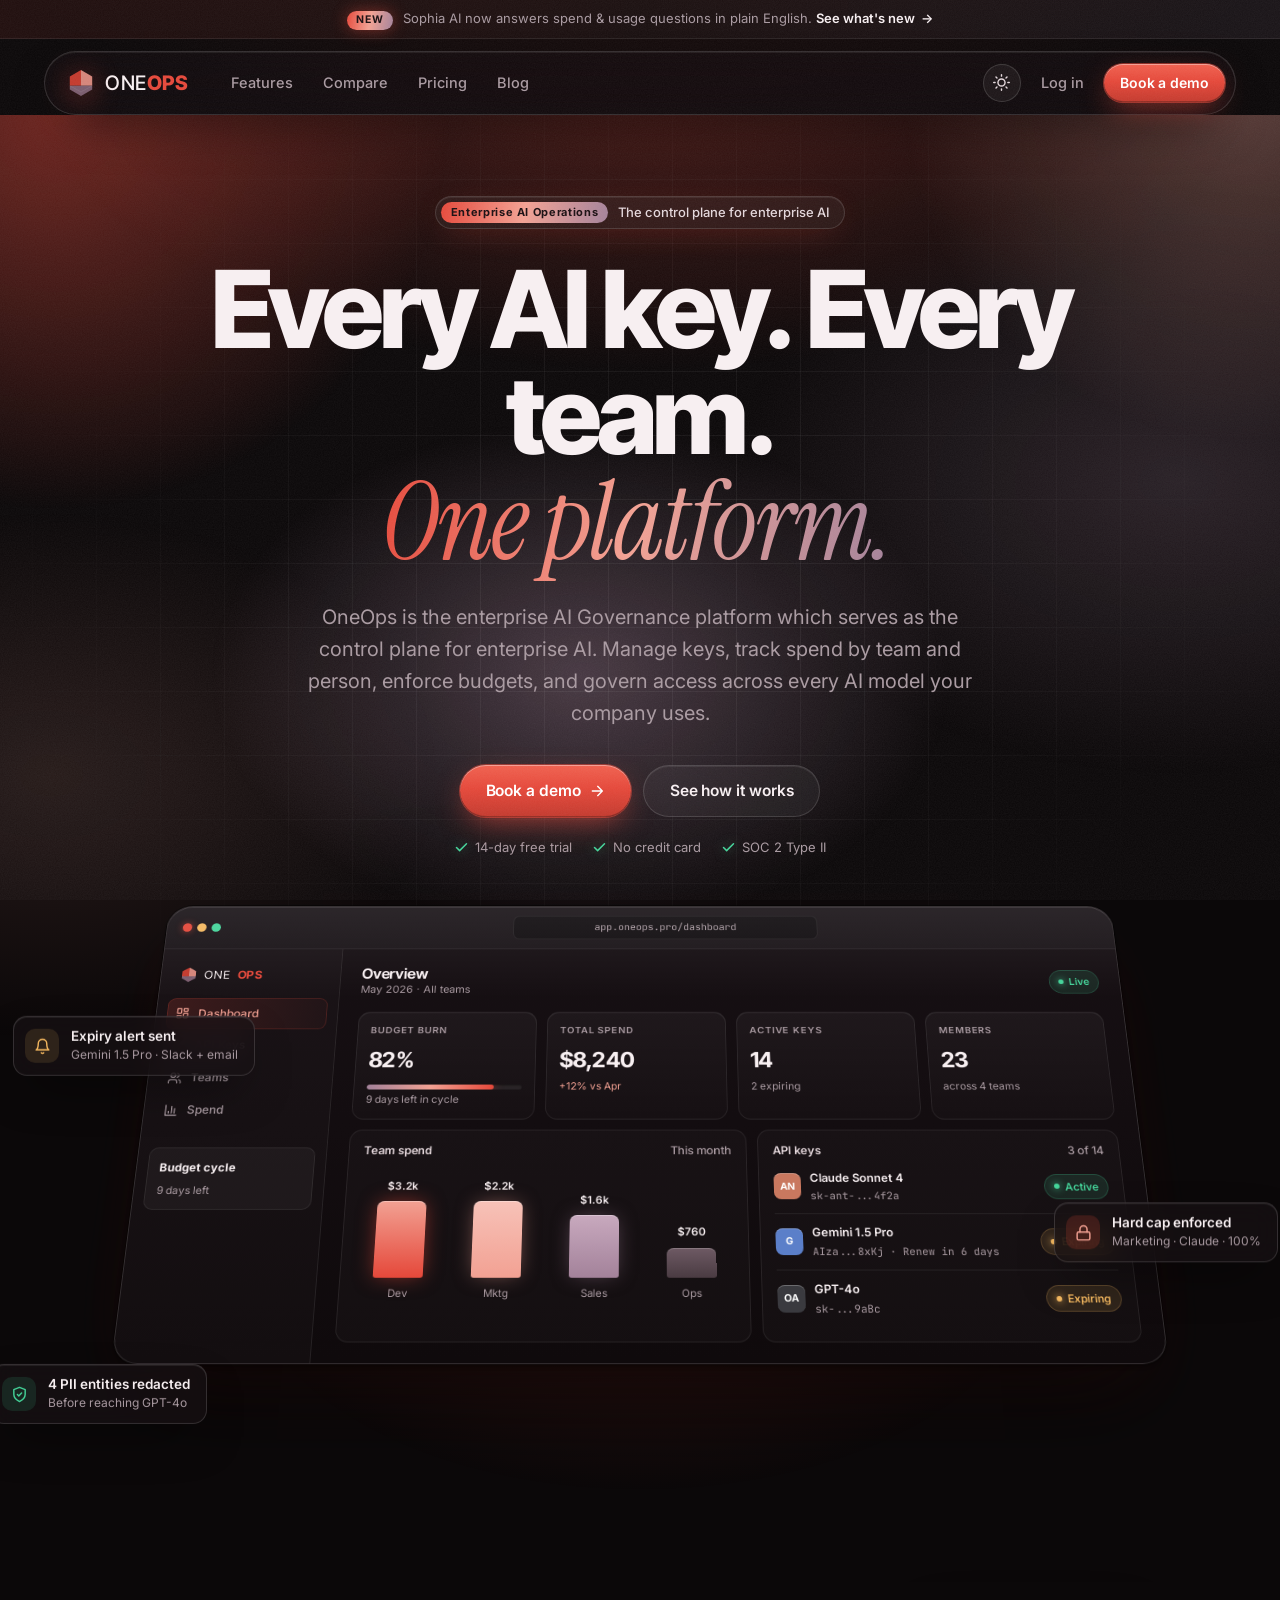
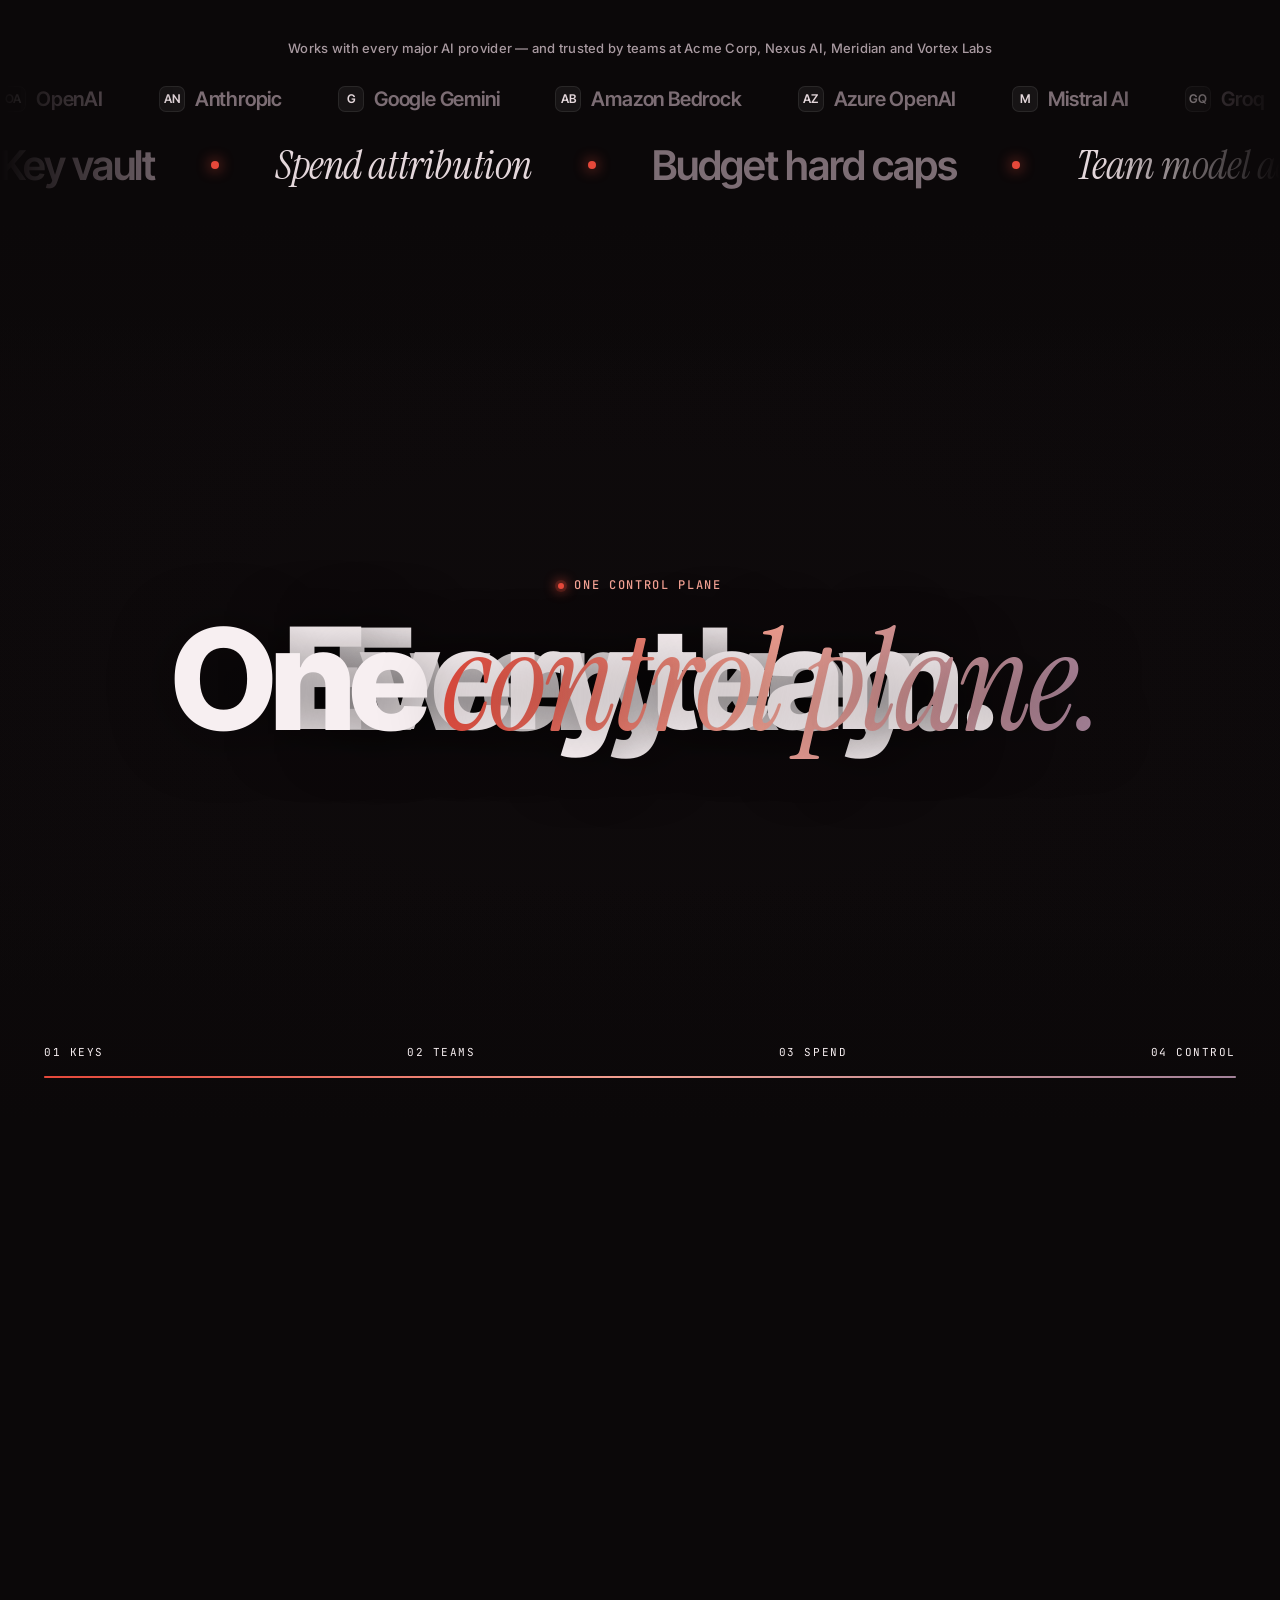
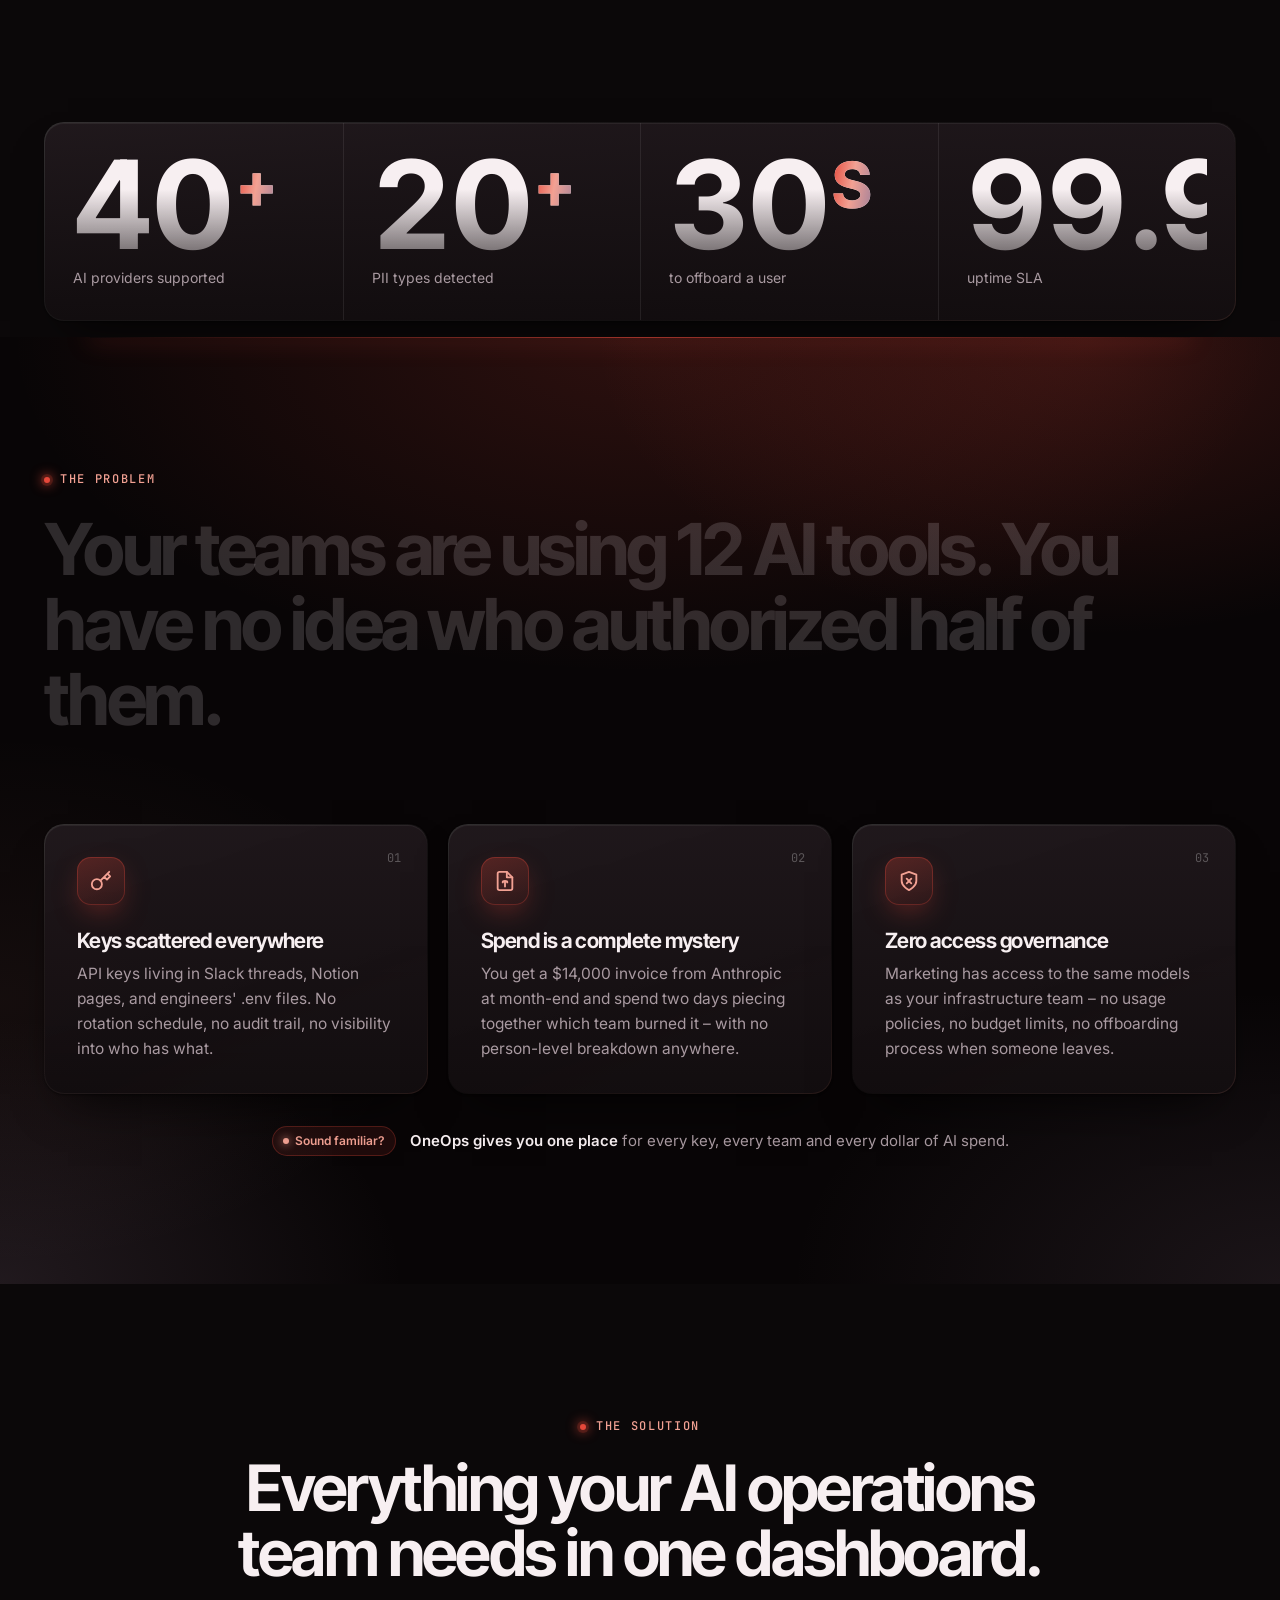
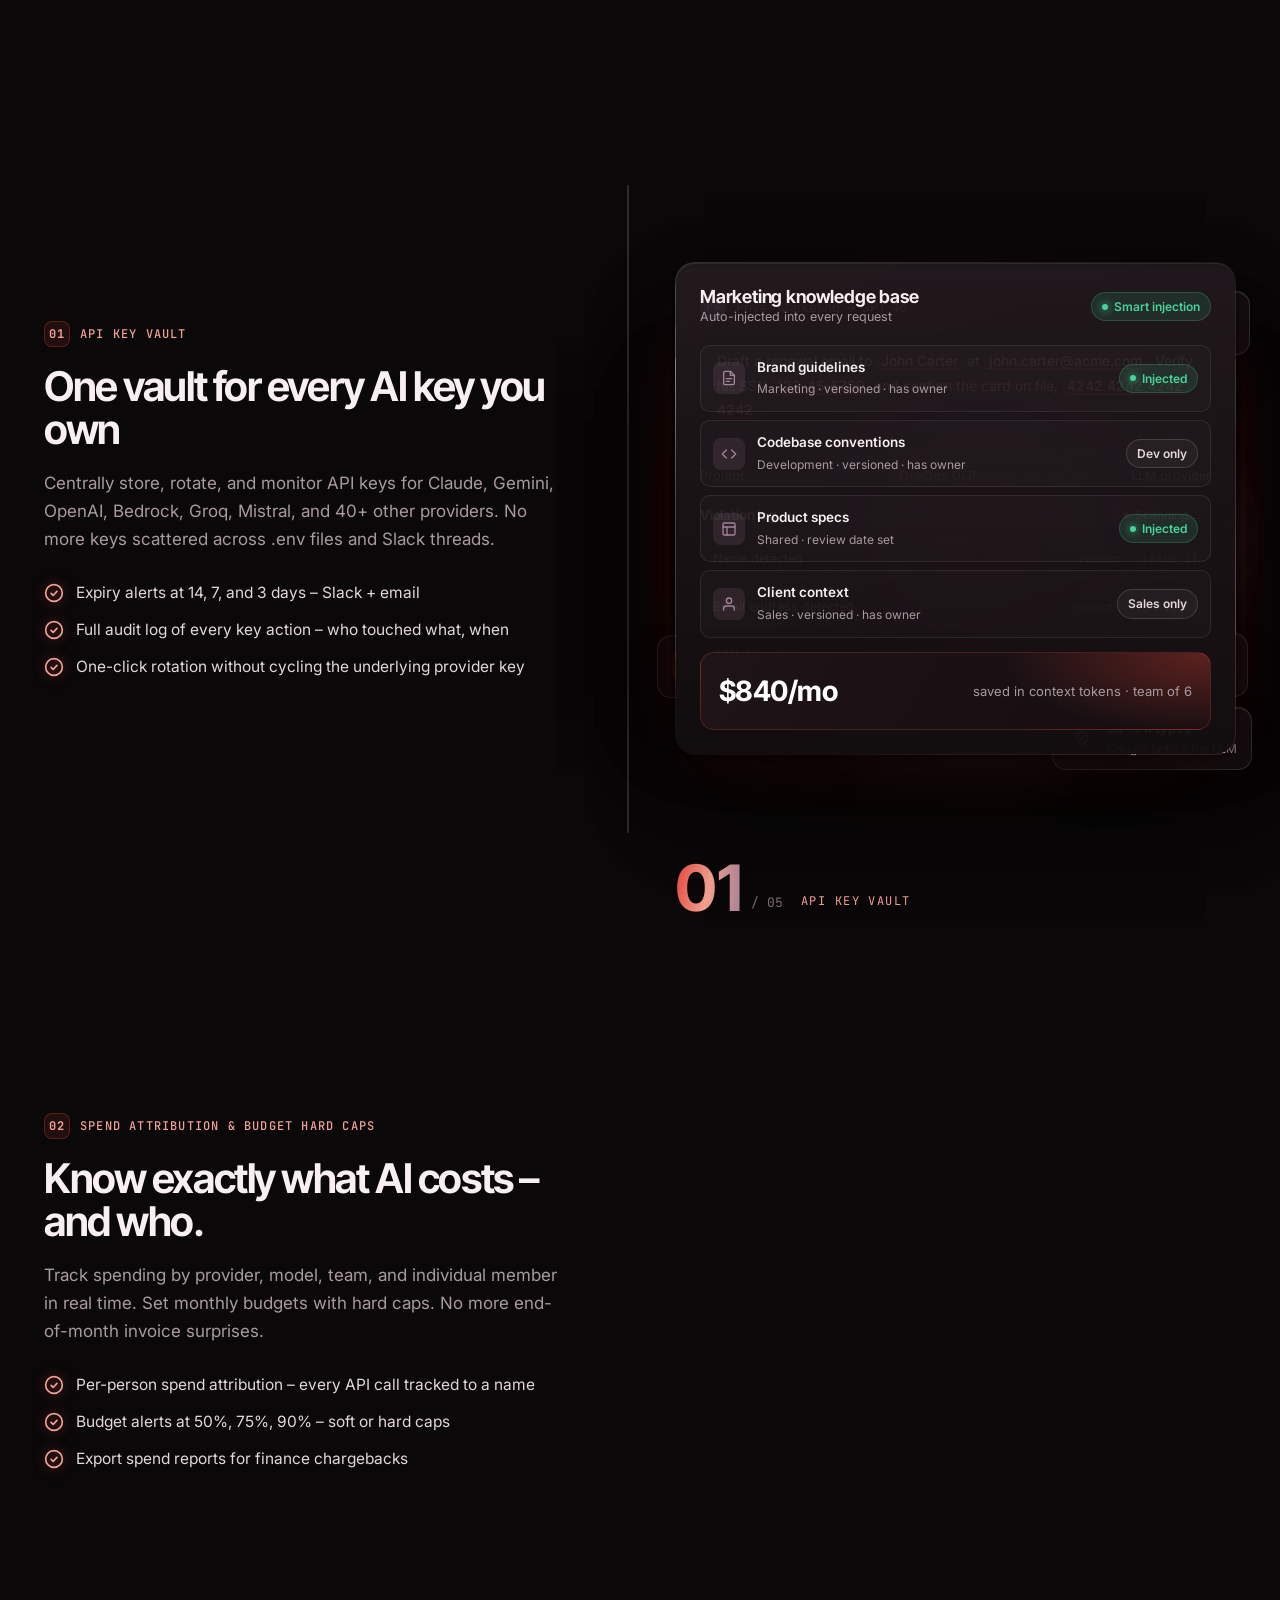
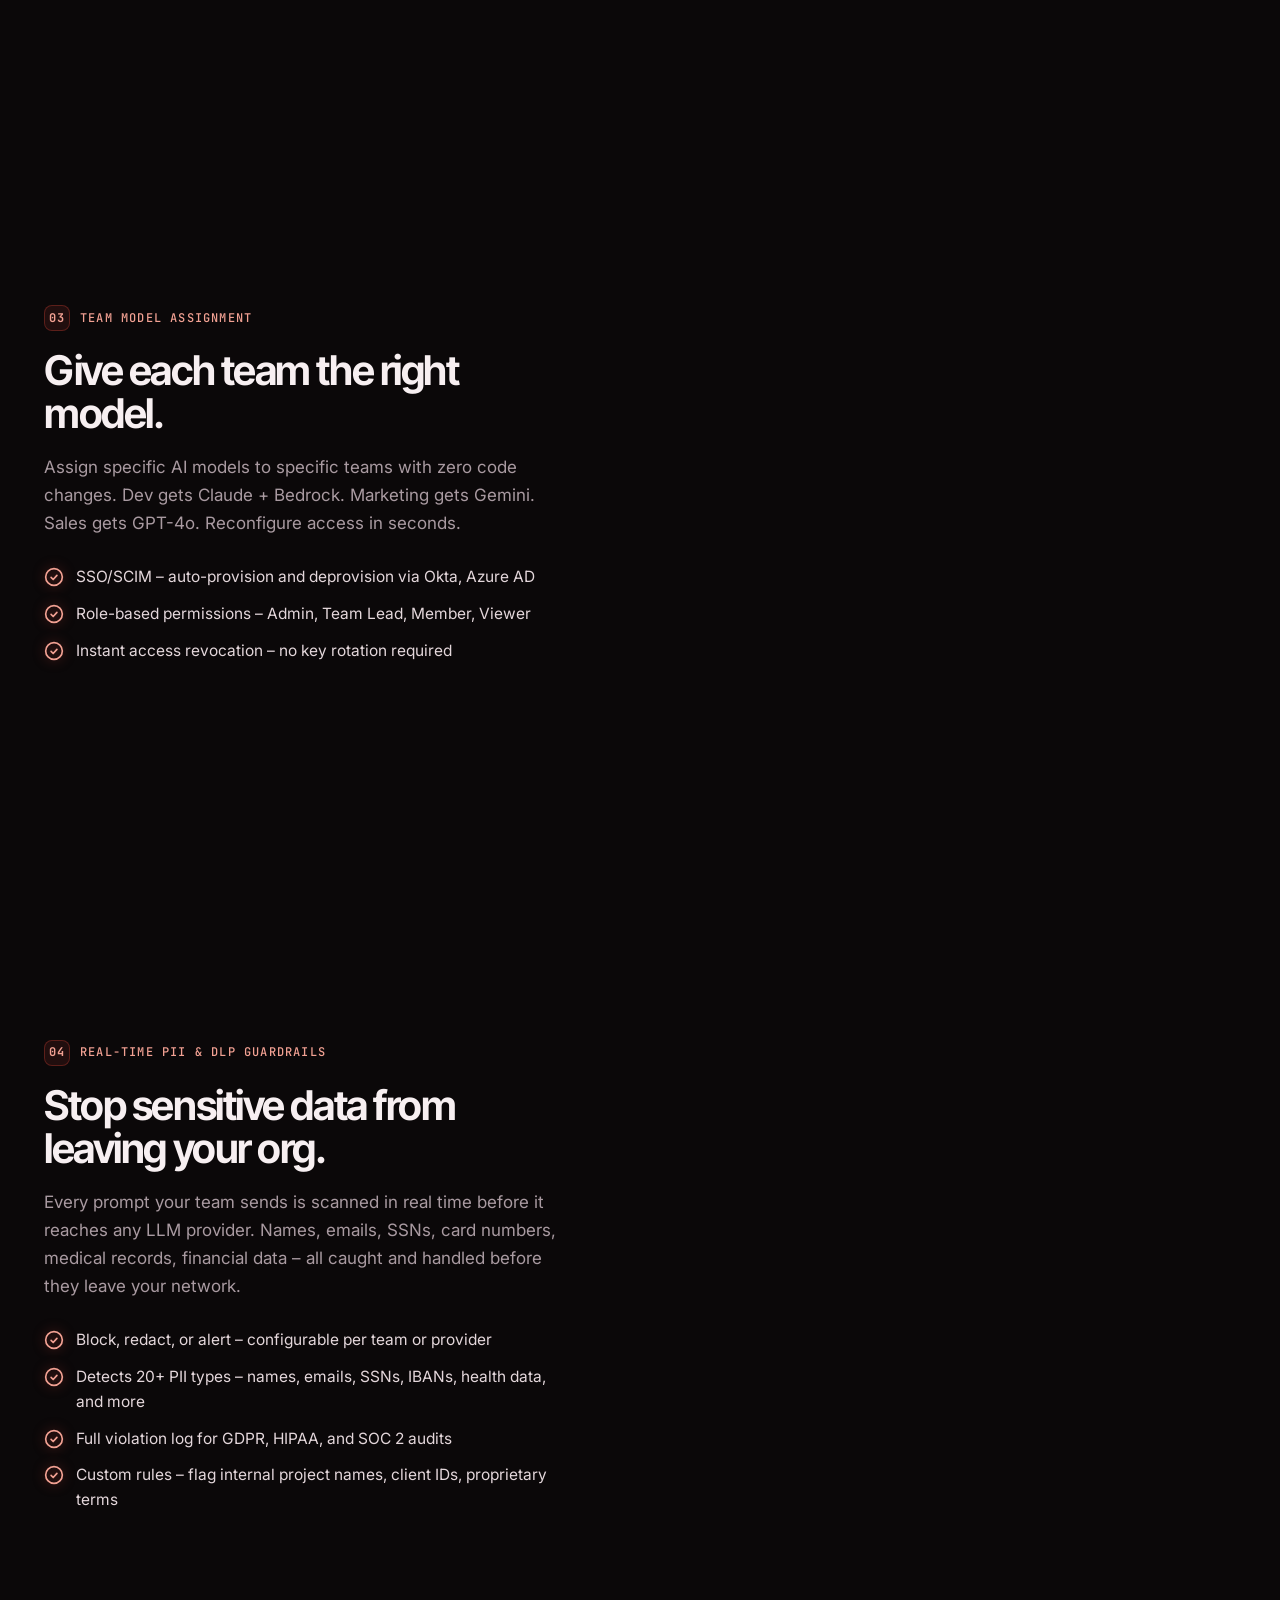
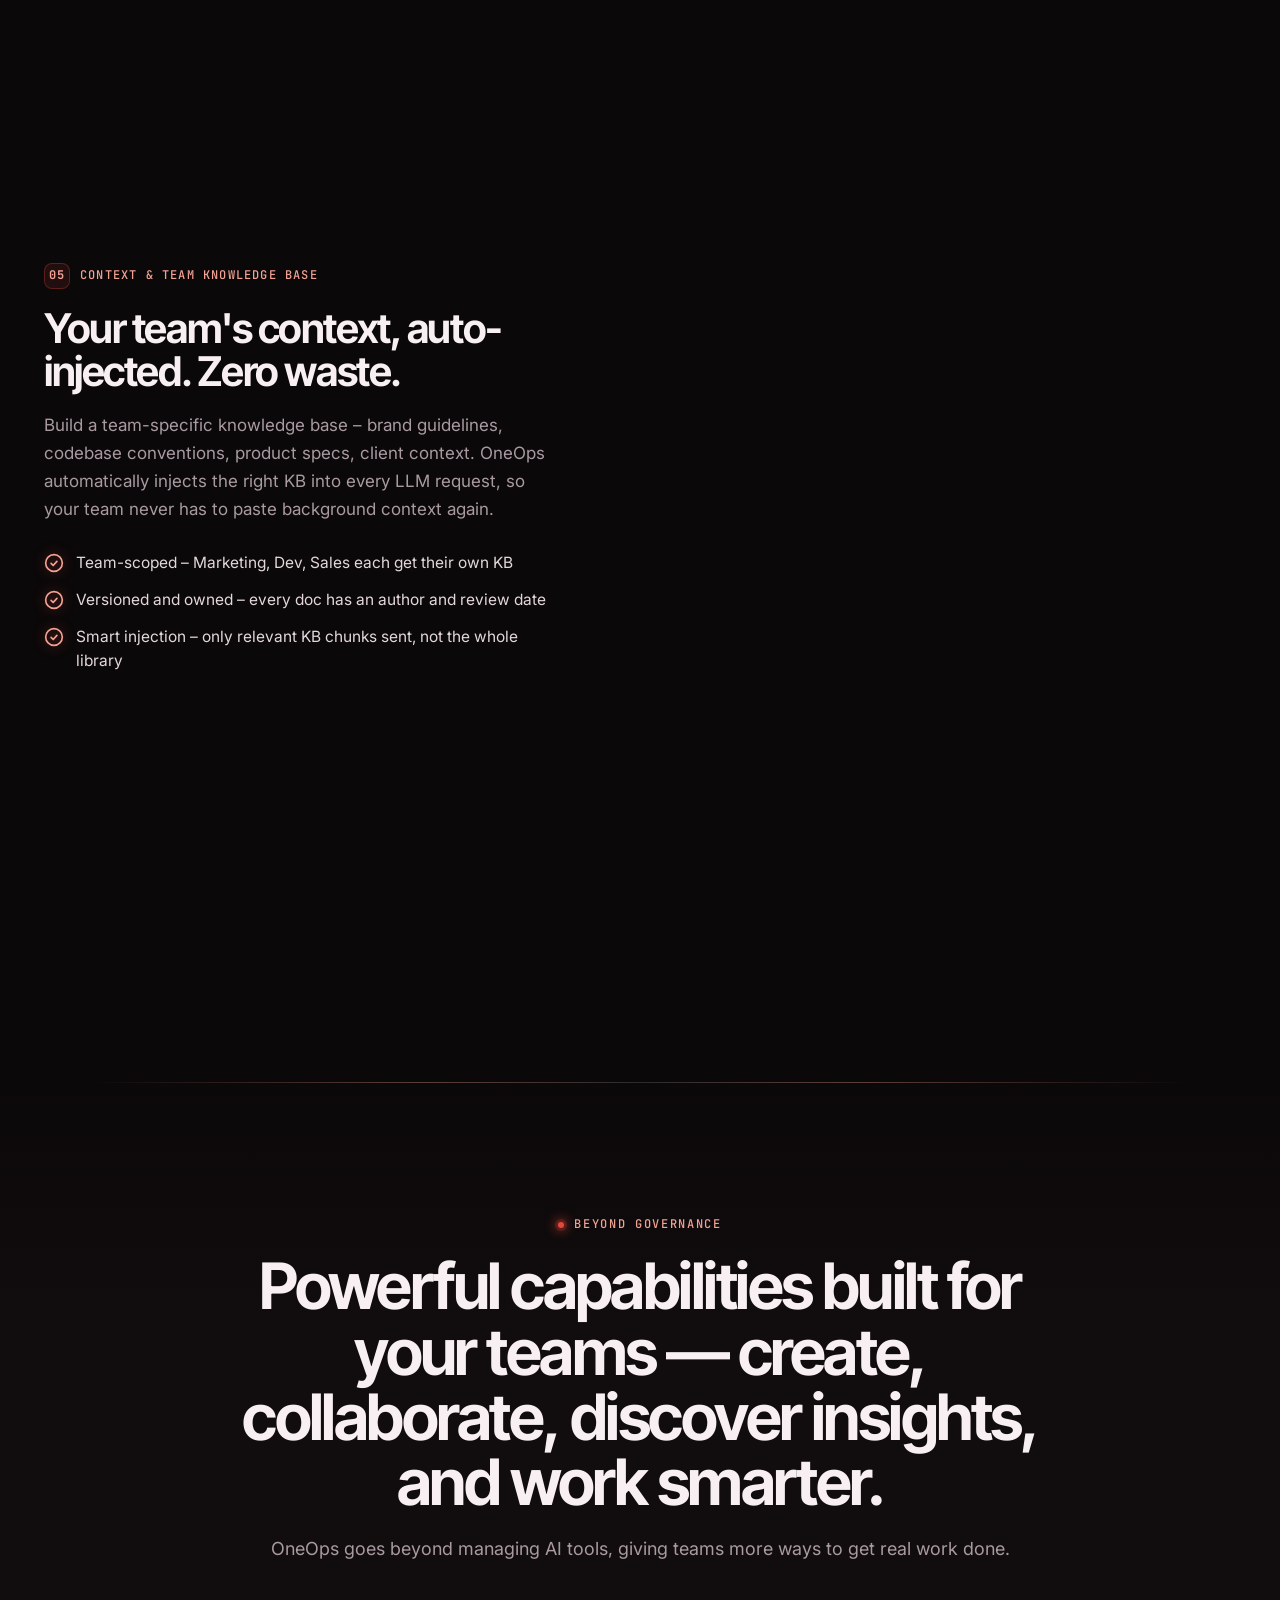
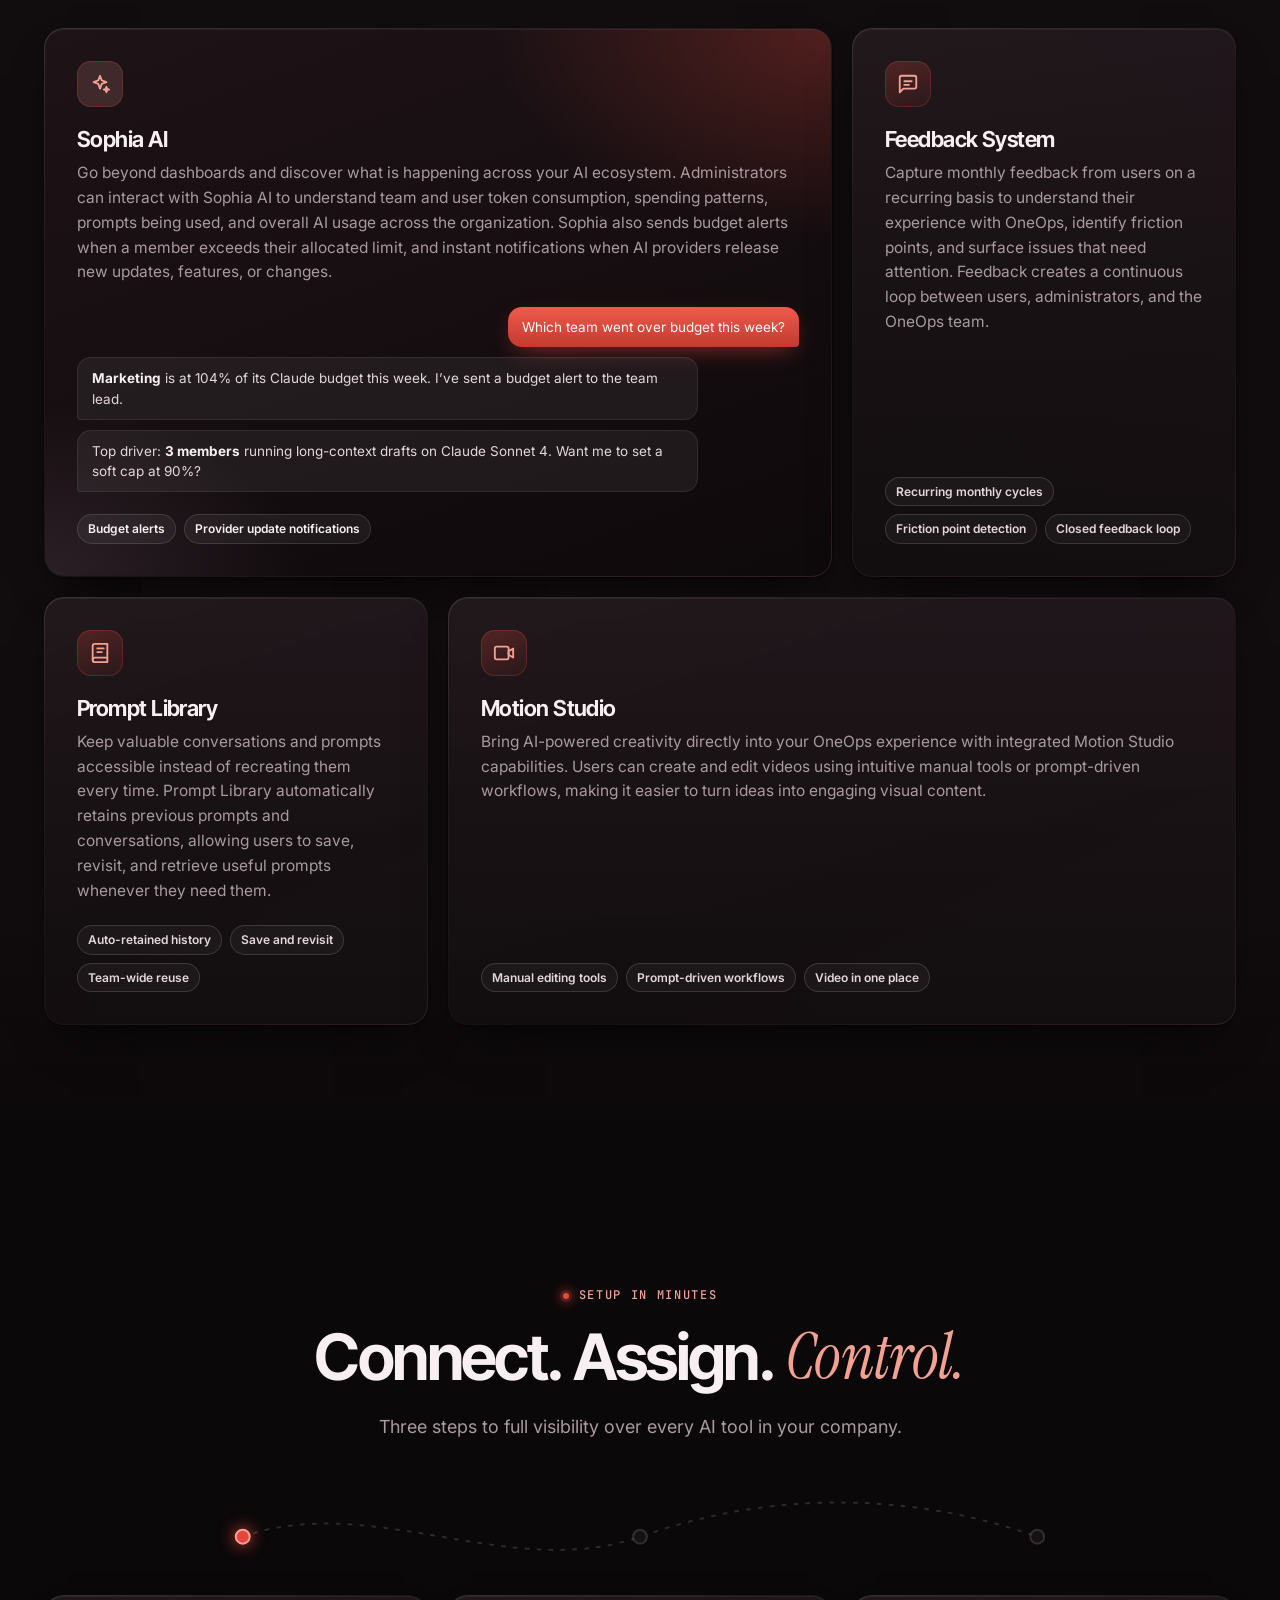
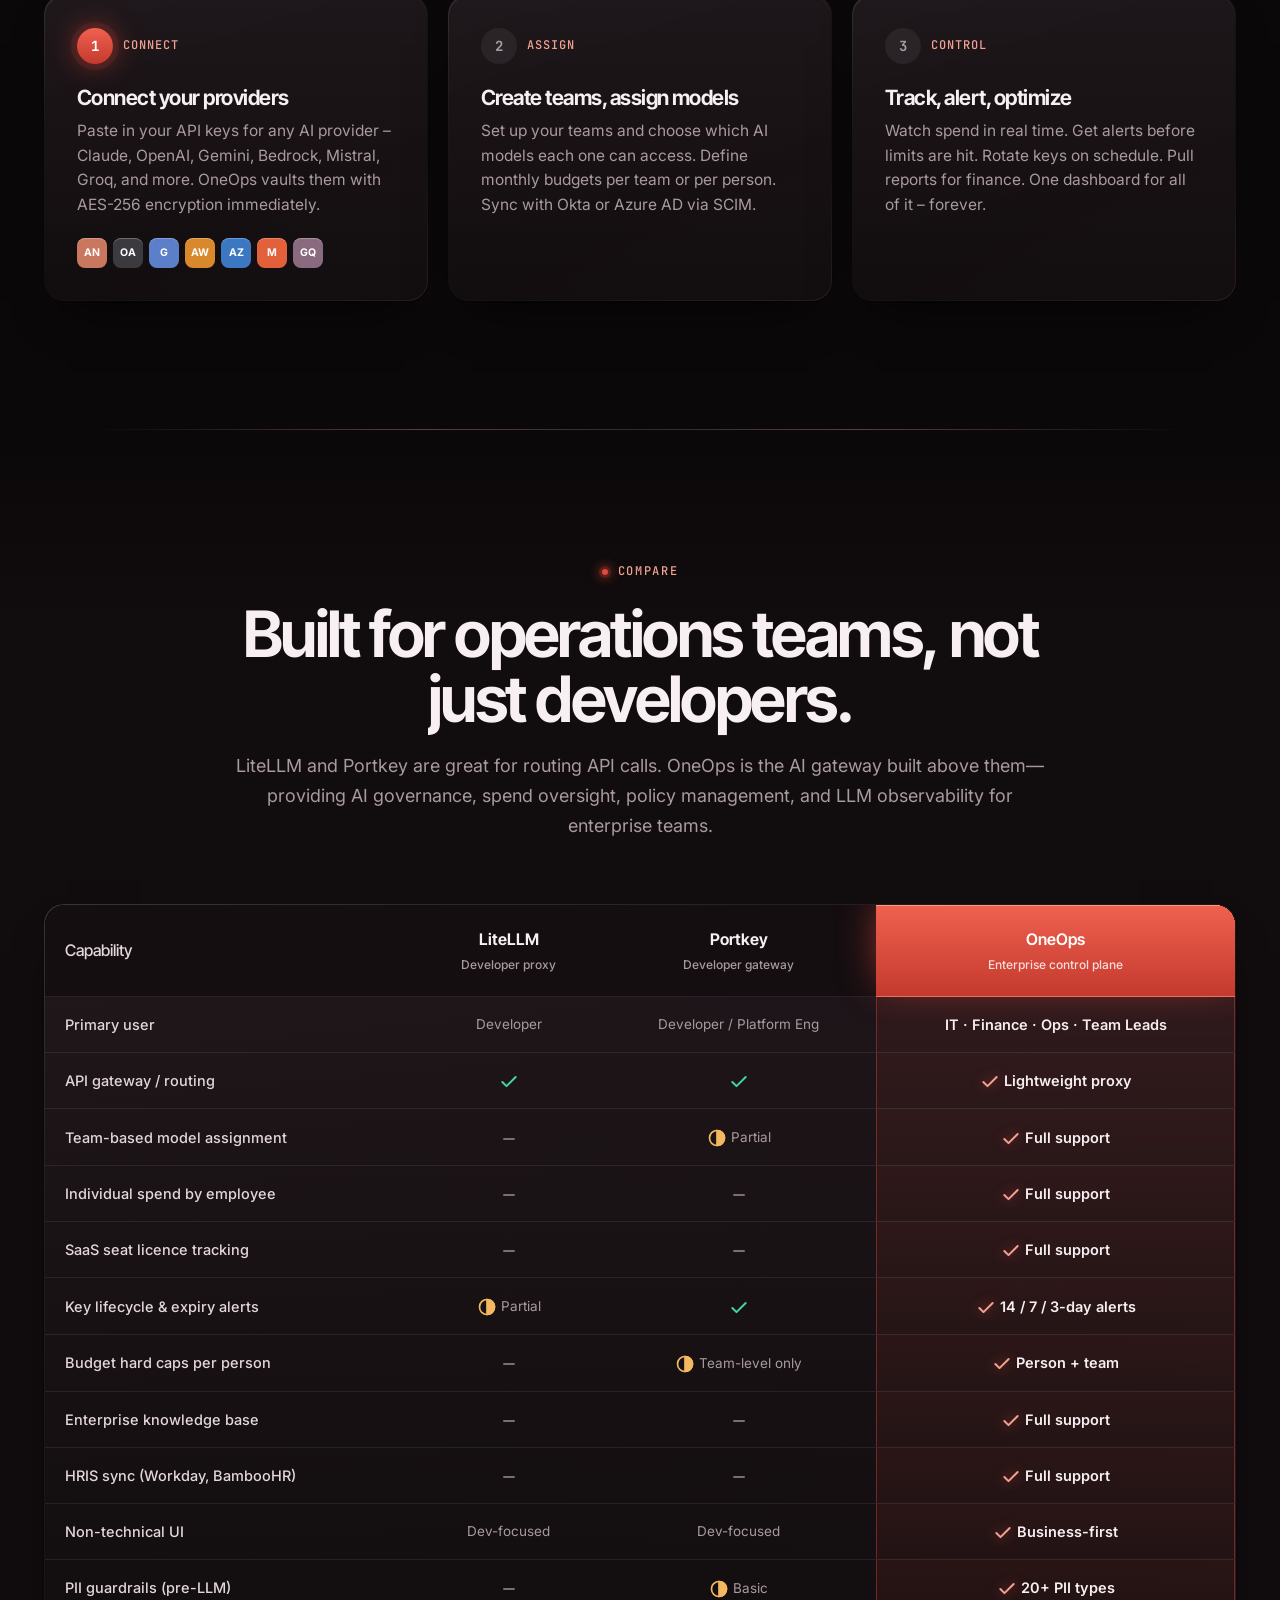
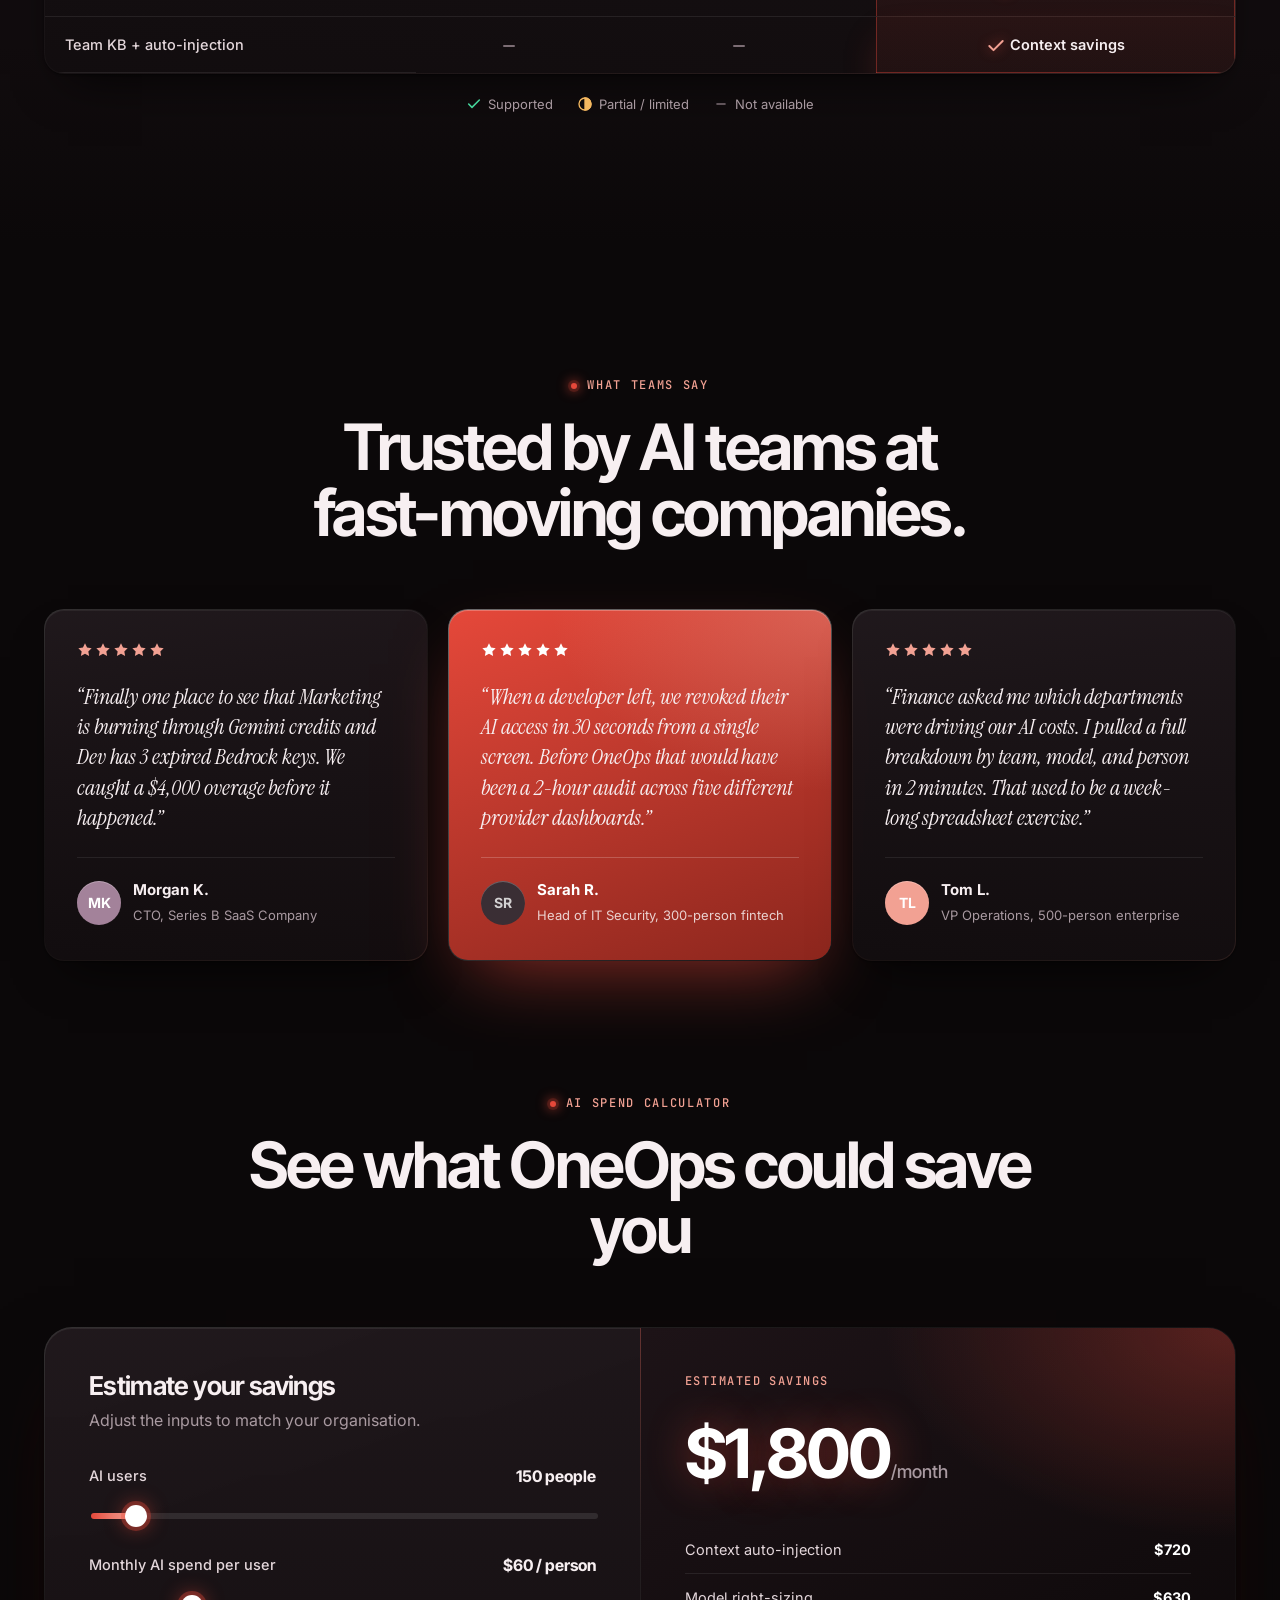
==== commit fd43bf03: "Set dark theme as default on initial load with light theme toggle support" ====
--- a/index.html
+++ b/index.html
@@ -5,11 +5,10 @@
 <meta name="viewport" content="width=device-width, initial-scale=1">
 <title>OneOps | Enterprise AI Governance Platform</title>
 <meta name="description" content="OneOps is an AI governance platform designed to help organizations manage LLMs and AI tools responsibly, ensuring visibility, governance, and operational efficiency.">
-<meta name="color-scheme" content="light dark">
-<meta name="theme-color" media="(prefers-color-scheme: dark)" content="#0B0809">
-<meta name="theme-color" media="(prefers-color-scheme: light)" content="#FDFBFC">
+<meta name="color-scheme" content="dark light">
+<meta name="theme-color" content="#0B0809">
 <script>
-(function(){try{var s=localStorage.getItem("color-scheme")||localStorage.getItem("theme");var m=document.querySelector('meta[name="color-scheme"]');if(s==="light"||s==="dark"){if(m)m.content=s;document.documentElement.setAttribute('data-theme',s);}else if(window.matchMedia&&window.matchMedia('(prefers-color-scheme: light)').matches){document.documentElement.setAttribute('data-theme','light');}}catch(e){}})();
+(function(){try{var s=localStorage.getItem("color-scheme")||localStorage.getItem("theme");if(s==="light"){document.documentElement.setAttribute('data-theme','light');var m=document.querySelector('meta[name="color-scheme"]');if(m)m.content='light';var tc=document.querySelector('meta[name="theme-color"]');if(tc)tc.content='#FDFBFC';}else{document.documentElement.setAttribute('data-theme','dark');var m=document.querySelector('meta[name="color-scheme"]');if(m)m.content='dark';}}catch(e){}})();
 </script>
 <link rel="canonical" href="https://oneops.pro/">
 <meta property="og:type" content="website">
--- a/css/style.css
+++ b/css/style.css
@@ -142,55 +142,6 @@
   --shadow: inset 0 1px 0 #FFFFFF, 0 1px 3px rgba(26, 15, 18, .05), 0 20px 44px -22px rgba(26, 15, 18, .12);
   --shadow-lg: inset 0 1px 0 #FFFFFF, 0 2px 6px rgba(26, 15, 18, .04), 0 32px 70px -24px rgba(26, 15, 18, .14), 0 16px 40px -16px rgba(217, 56, 43, .12);
   --glow-red: 0 0 0 1px rgba(217, 56, 43, .25), 0 10px 30px -8px rgba(217, 56, 43, .35);
-}
-
-@media (prefers-color-scheme: light) {
-  :root:not([data-theme="dark"]):not(:has(> head > meta[name="color-scheme"][content="dark"])) {
-    color-scheme: light;
-
-    /* Surfaces */
-    --bg: #FDFBFC;
-    --bg-2: #F4EFF1;
-    --bg-3: #ECE4E7;
-    --surface: rgba(255, 255, 255, .88);
-    --surface-solid: #FFFFFF;
-    --surface-2: rgba(26, 15, 18, .04);
-
-    /* Ink */
-    --ink: #160D11;
-    --ink-2: #382B31;
-    --muted: #6B5B63;
-    --muted-2: #96868E;
-    --line: rgba(26, 15, 18, .08);
-    --line-2: rgba(26, 15, 18, .14);
-
-    /* Brand */
-    --red: #D9382B;
-    --red-600: #B9281D;
-    --red-700: #821A12;
-    --salmon: #C74838;
-    --mauve: #7C5370;
-    --charcoal: #EFE8EC;
-    --blush: rgba(217, 56, 43, .10);
-    --blush-2: rgba(217, 56, 43, .05);
-
-    /* Status */
-    --ok: #158055;
-    --ok-bg: rgba(21, 128, 85, .10);
-    --warn: #A15C00;
-    --warn-bg: rgba(217, 137, 10, .12);
-
-    --grad-brand: linear-gradient(100deg, #D9382B 0%, #C74838 50%, #7C5370 100%);
-
-    /* Derived */
-    --card-bg: linear-gradient(180deg, #FFFFFF 0%, #FAF8F9 100%);
-    --card-border: linear-gradient(160deg, rgba(255, 255, 255, .95) 0%, rgba(26, 15, 18, .09) 35%, rgba(26, 15, 18, .04) 70%, rgba(217, 56, 43, .14) 100%);
-    --card-border-hot: linear-gradient(160deg, rgba(217, 56, 43, .45) 0%, rgba(199, 72, 56, .25) 35%, rgba(26, 15, 18, .06) 65%, rgba(124, 83, 112, .3) 100%);
-    --shadow-sm: 0 1px 3px rgba(26, 15, 18, .06);
-    --shadow: inset 0 1px 0 #FFFFFF, 0 1px 3px rgba(26, 15, 18, .05), 0 20px 44px -22px rgba(26, 15, 18, .12);
-    --shadow-lg: inset 0 1px 0 #FFFFFF, 0 2px 6px rgba(26, 15, 18, .04), 0 32px 70px -24px rgba(26, 15, 18, .14), 0 16px 40px -16px rgba(217, 56, 43, .12);
-    --glow-red: 0 0 0 1px rgba(217, 56, 43, .25), 0 10px 30px -8px rgba(217, 56, 43, .35);
-  }
 }
 
 /* =========================================================
@@ -533,25 +484,6 @@
 :root[data-theme="light"] .theme-toggle .theme-toggle-moon,
 :root:has(> head > meta[name="color-scheme"][content="light"]) .theme-toggle .theme-toggle-moon {
   display: inline-flex; align-items: center; justify-content: center;
-}
-
-@media (prefers-color-scheme: light) {
-  :root:not([data-theme="dark"]):not(:has(> head > meta[name="color-scheme"][content="dark"])) .theme-toggle {
-    background: rgba(26, 15, 18, .04);
-    border-color: var(--line-2);
-    color: var(--ink-2);
-  }
-  :root:not([data-theme="dark"]):not(:has(> head > meta[name="color-scheme"][content="dark"])) .theme-toggle:hover {
-    background: rgba(26, 15, 18, .08);
-    border-color: rgba(26, 15, 18, .22);
-    color: var(--ink);
-  }
-  :root:not([data-theme="dark"]):not(:has(> head > meta[name="color-scheme"][content="dark"])) .theme-toggle .theme-toggle-sun {
-    display: none;
-  }
-  :root:not([data-theme="dark"]):not(:has(> head > meta[name="color-scheme"][content="dark"])) .theme-toggle .theme-toggle-moon {
-    display: inline-flex; align-items: center; justify-content: center;
-  }
 }
 
 /* =========================================================
